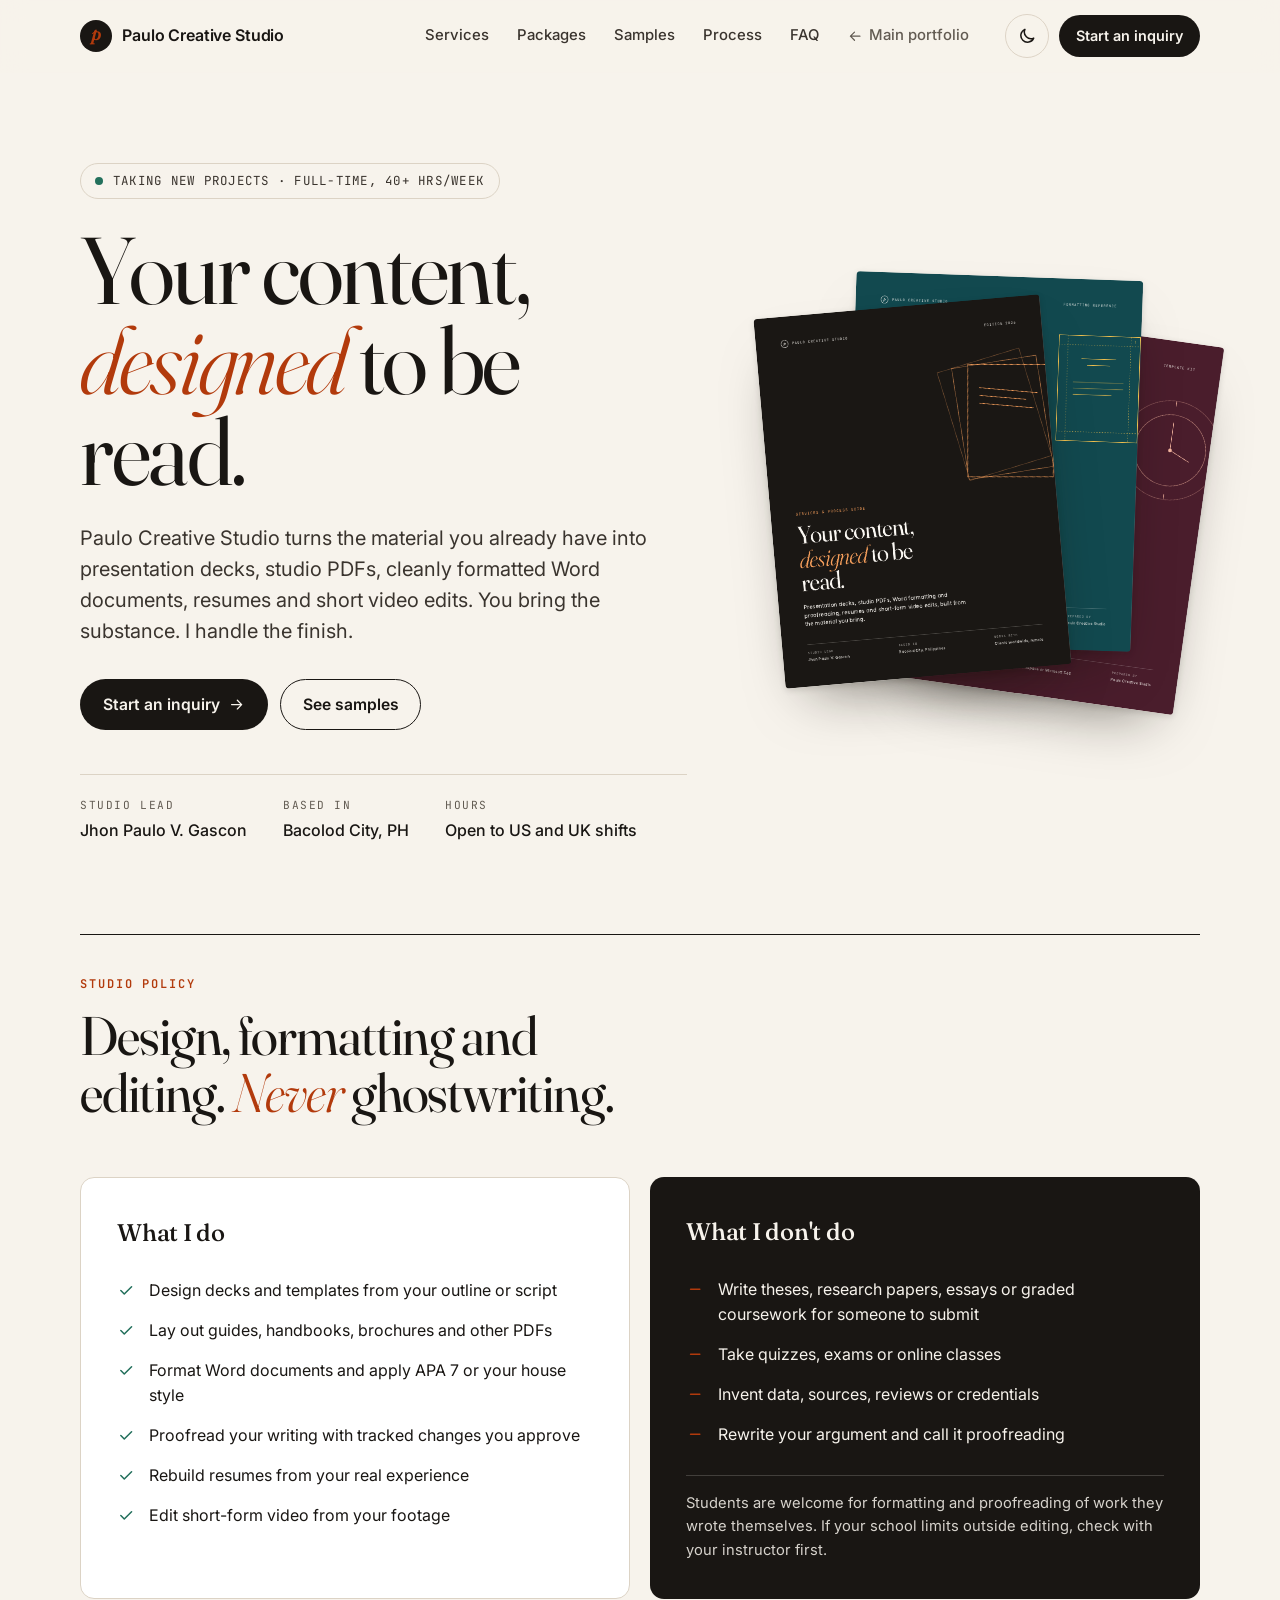
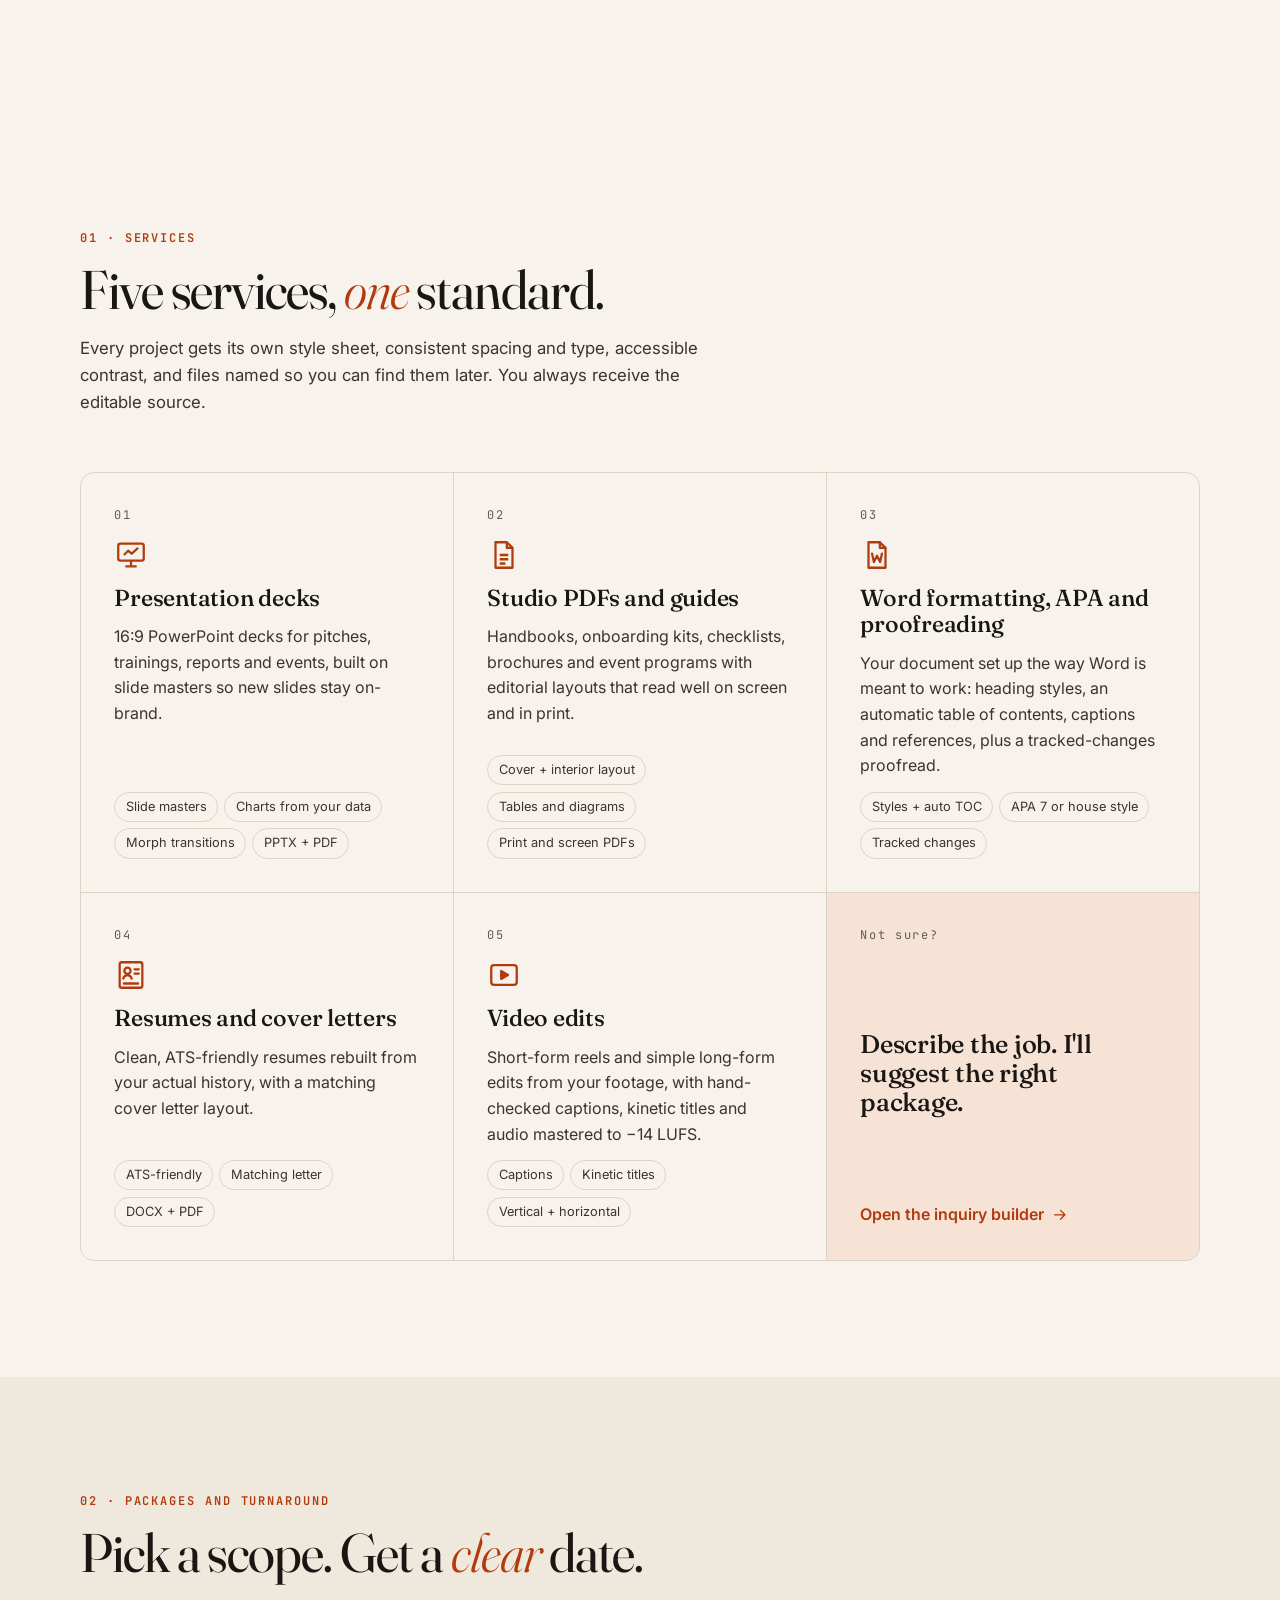
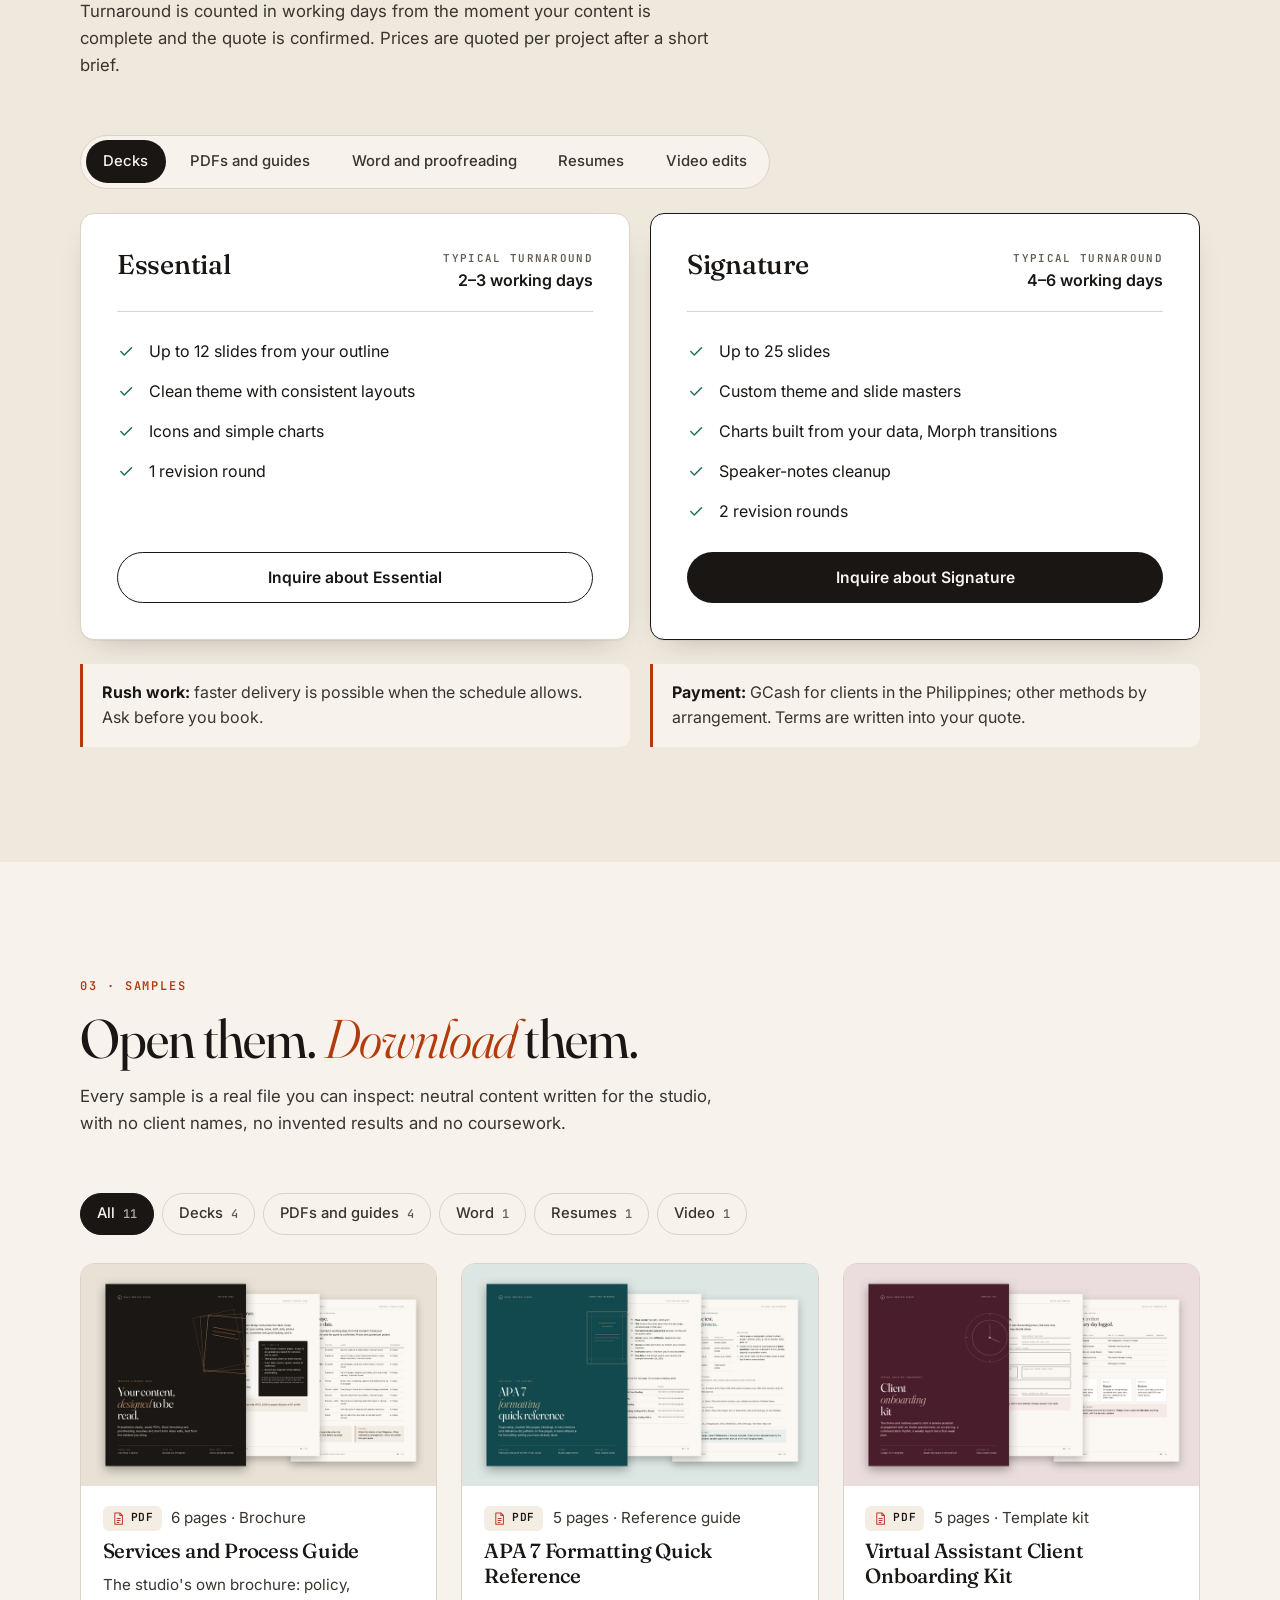
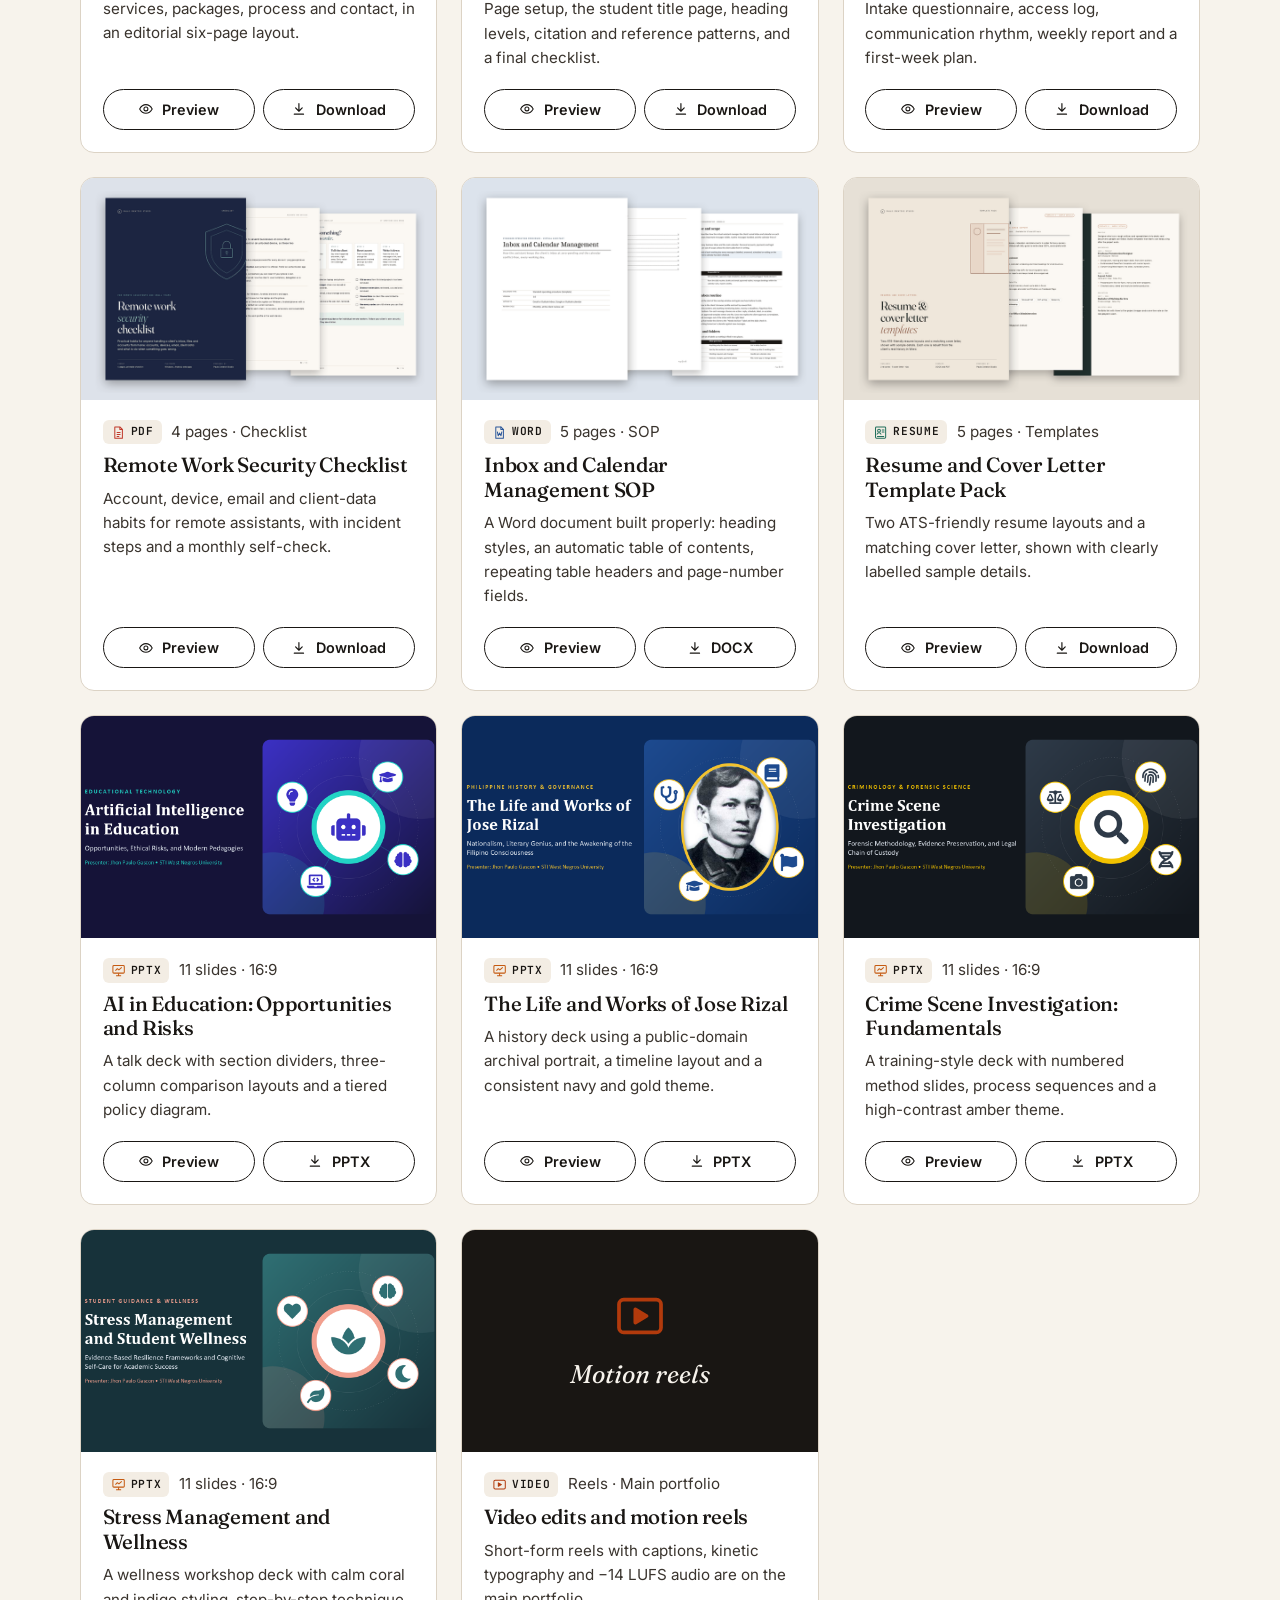
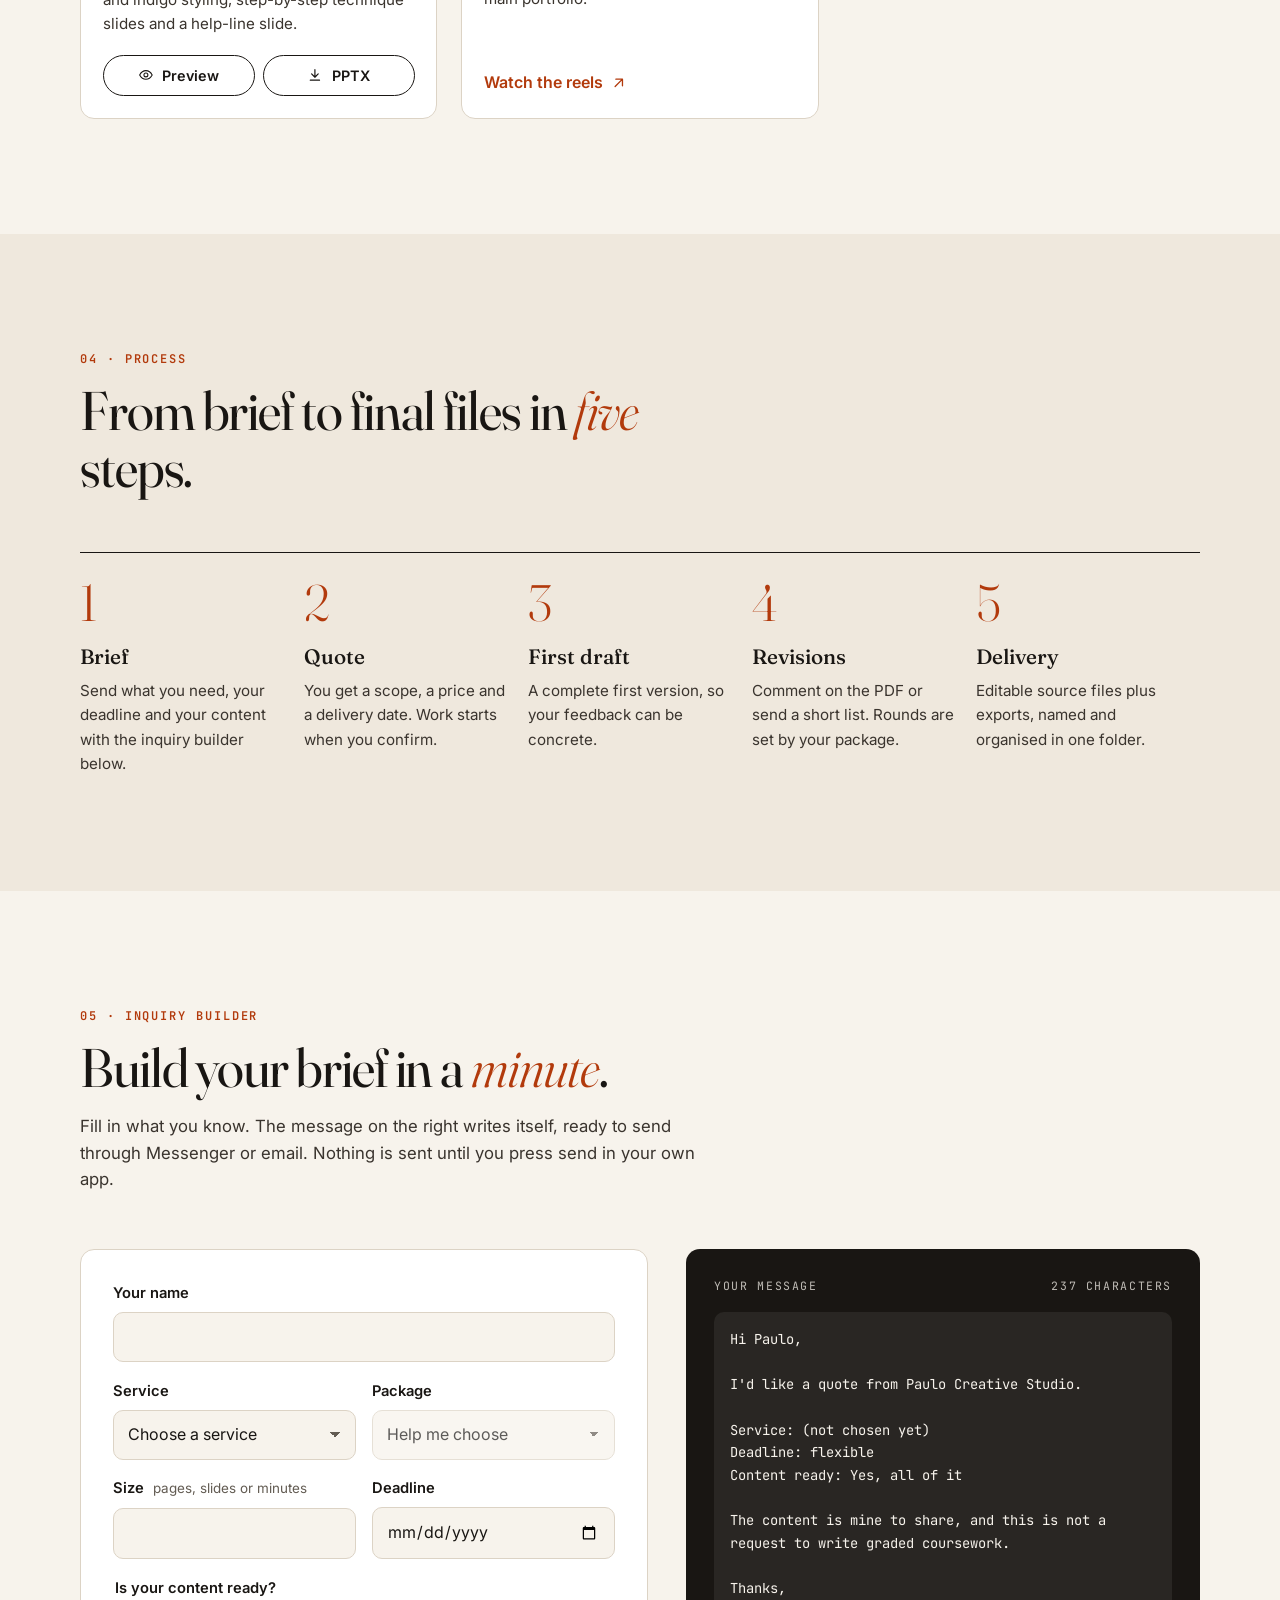
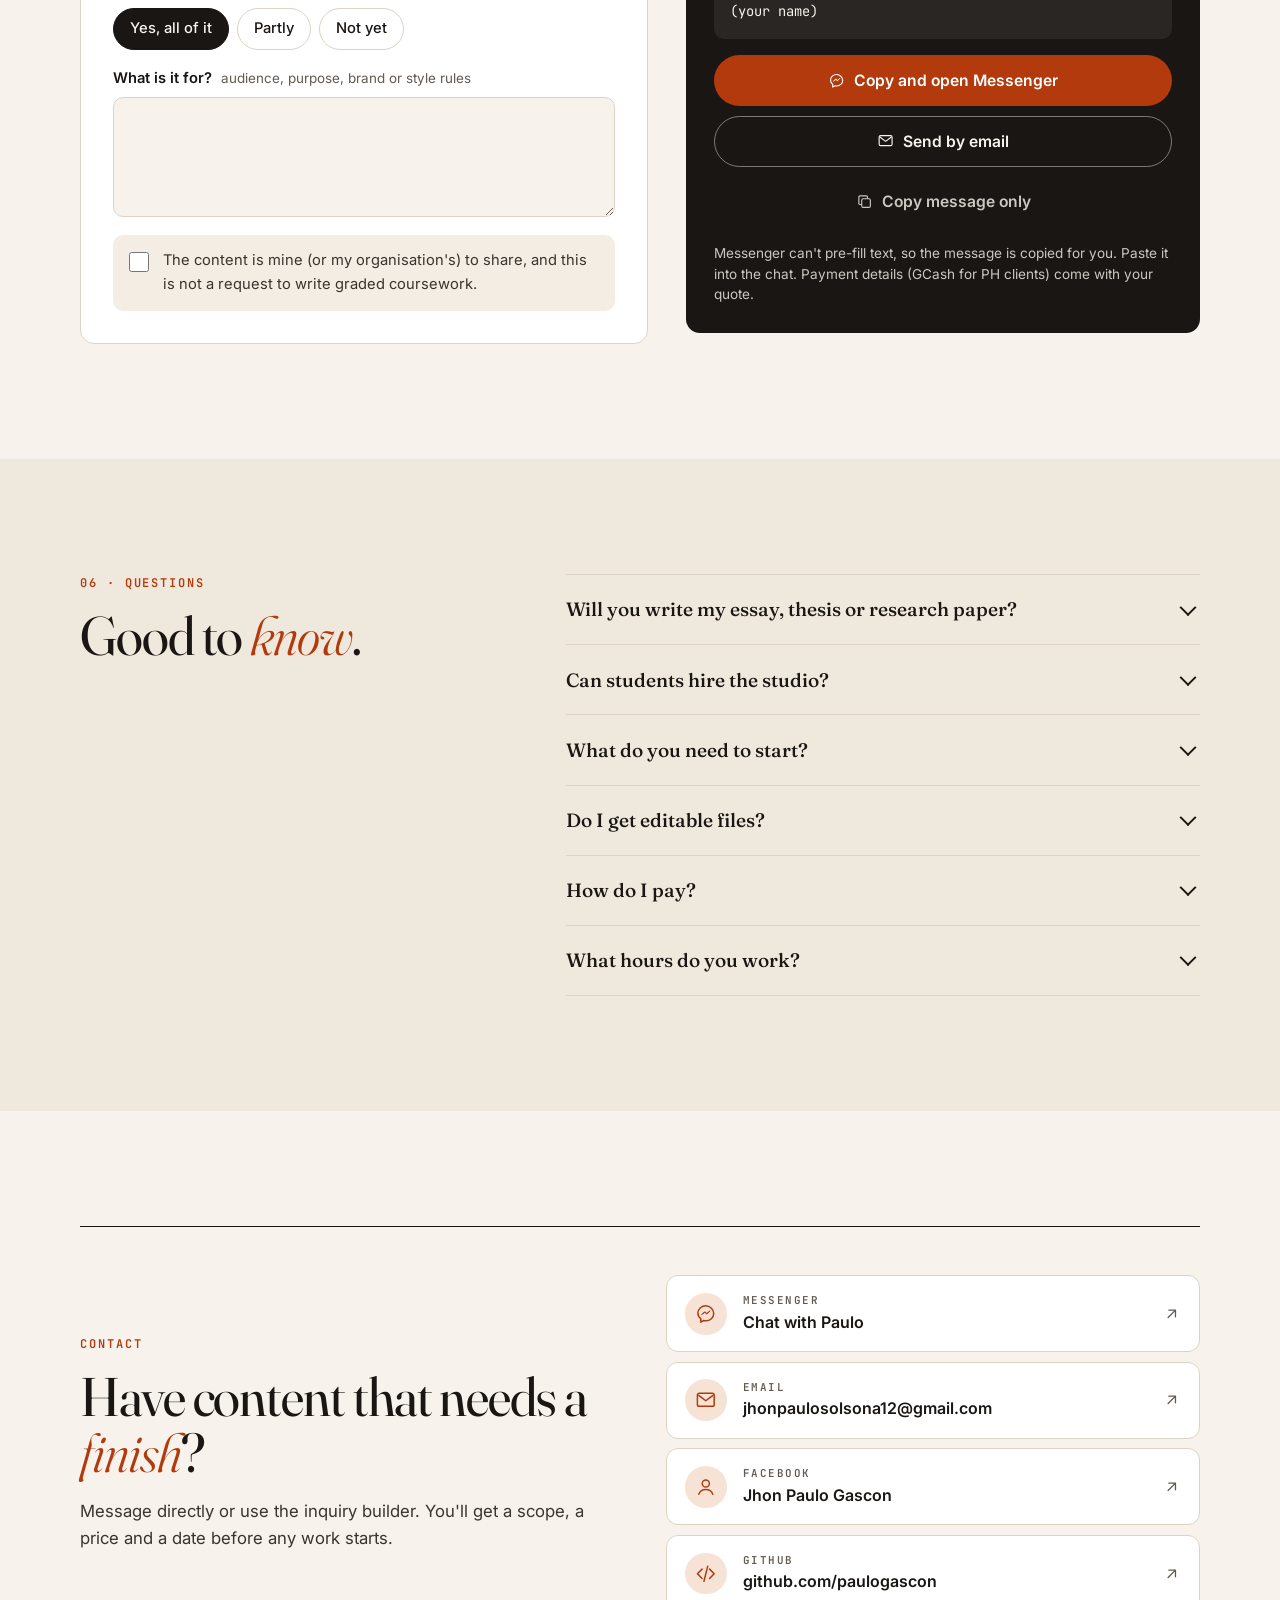
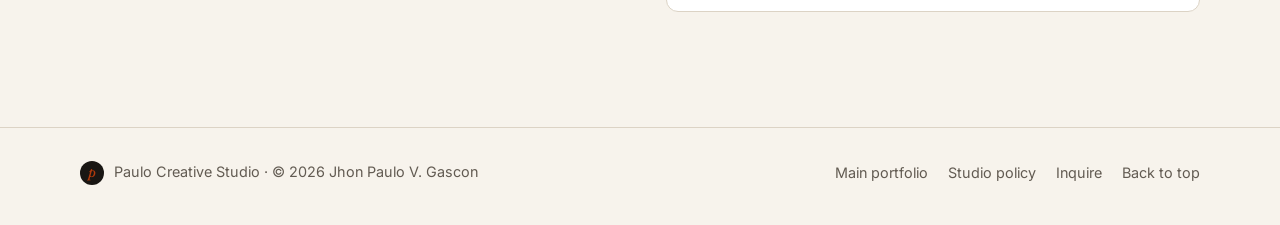
==== freelance/index.html @ f5b35f53 "Rebuild /freelance/ as ethical Paulo Creative Studio - Standalone page (no ../css or ../js dependenc" ====
<!DOCTYPE html>
<html lang="en" data-theme="dark">
<head>
  <meta charset="UTF-8">
  <meta name="viewport" content="width=device-width, initial-scale=1">
  <title>Paulo Creative Studio · Decks, PDFs, Word Formatting, Resumes and Video Edits</title>
  <meta name="description" content="Paulo Creative Studio designs presentation decks, studio PDFs and guides, formats and proofreads Word documents, rebuilds resumes and edits short-form video from your own content. Based in Bacolod City, Philippines, working with clients worldwide.">
  <meta name="author" content="Jhon Paulo V. Gascon">
  <link rel="canonical" href="https://paulogascon.github.io/portfolio/freelance/">
  <meta name="theme-color" content="#12100E" media="(prefers-color-scheme: dark)">
  <meta name="theme-color" content="#F7F3EC" media="(prefers-color-scheme: light)">

  <meta property="og:type" content="website">
  <meta property="og:site_name" content="Jhon Paulo Gascon">
  <meta property="og:url" content="https://paulogascon.github.io/portfolio/freelance/">
  <meta property="og:title" content="Paulo Creative Studio · Your content, designed to be read">
  <meta property="og:description" content="Presentation decks, studio PDFs, Word formatting and proofreading, resumes and video edits, built from the content you bring.">
  <meta property="og:image" content="https://paulogascon.github.io/portfolio/freelance/assets/og-studio.png">
  <meta property="og:image:width" content="1200">
  <meta property="og:image:height" content="630">
  <meta property="og:image:alt" content="Paulo Creative Studio: decks, PDFs, Word formatting, resumes and video edits">
  <meta name="twitter:card" content="summary_large_image">
  <meta name="twitter:title" content="Paulo Creative Studio · Your content, designed to be read">
  <meta name="twitter:description" content="Presentation decks, studio PDFs, Word formatting and proofreading, resumes and video edits, built from the content you bring.">
  <meta name="twitter:image" content="https://paulogascon.github.io/portfolio/freelance/assets/og-studio.png">

  <link rel="icon" href="data:image/svg+xml,%3Csvg xmlns='http://www.w3.org/2000/svg' viewBox='0 0 64 64'%3E%3Ccircle cx='32' cy='32' r='30' fill='%23191613'/%3E%3Ctext x='32' y='44' font-family='Georgia,serif' font-style='italic' font-size='36' text-anchor='middle' fill='%23F2884B'%3Ep%3C/text%3E%3C/svg%3E">

  <script>
    // Apply the saved theme before first paint (shared key with the main portfolio).
    (function () {
      var t = null;
      try { t = localStorage.getItem('jp-portfolio-theme'); } catch (e) {}
      if (t !== 'light' && t !== 'dark') {
        t = window.matchMedia && window.matchMedia('(prefers-color-scheme: light)').matches ? 'light' : 'dark';
      }
      document.documentElement.setAttribute('data-theme', t);
    })();
  </script>

  <link rel="preconnect" href="https://fonts.googleapis.com">
  <link rel="preconnect" href="https://fonts.gstatic.com" crossorigin>
  <link href="https://fonts.googleapis.com/css2?family=Fraunces:ital,opsz,wght@0,9..144,300..700;1,9..144,300..600&family=Inter:wght@400;500;600;700&family=JetBrains+Mono:wght@500;600&display=swap" rel="stylesheet">
  <link rel="stylesheet" href="css/freelance.css">

  <script type="application/ld+json">
  {
    "@context": "https://schema.org",
    "@type": "ProfessionalService",
    "name": "Paulo Creative Studio",
    "url": "https://paulogascon.github.io/portfolio/freelance/",
    "image": "https://paulogascon.github.io/portfolio/freelance/assets/og-studio.png",
    "description": "Presentation decks, studio PDFs and guides, Word formatting and proofreading, resumes and short-form video edits, built from the client's own content.",
    "areaServed": "Worldwide",
    "address": { "@type": "PostalAddress", "addressLocality": "Bacolod City", "addressCountry": "PH" },
    "founder": { "@type": "Person", "name": "Jhon Paulo V. Gascon", "url": "https://paulogascon.github.io/portfolio/" },
    "sameAs": ["https://github.com/paulogascon", "https://www.facebook.com/share/1DtC2w4aD1/"]
  }
  </script>
</head>
<body>
  <a class="skip-link" href="#main">Skip to content</a>

  <!-- Icon sprite -->
  <svg width="0" height="0" style="position:absolute" aria-hidden="true" focusable="false">
    <symbol id="i-arrow-left" viewBox="0 0 24 24"><path d="M19 12H5M11 18l-6-6 6-6" fill="none" stroke="currentColor" stroke-width="1.8" stroke-linecap="round" stroke-linejoin="round"/></symbol>
    <symbol id="i-arrow-right" viewBox="0 0 24 24"><path d="M5 12h14M13 6l6 6-6 6" fill="none" stroke="currentColor" stroke-width="1.8" stroke-linecap="round" stroke-linejoin="round"/></symbol>
    <symbol id="i-arrow-up-right" viewBox="0 0 24 24"><path d="M7 17 17 7M8 7h9v9" fill="none" stroke="currentColor" stroke-width="1.8" stroke-linecap="round" stroke-linejoin="round"/></symbol>
    <symbol id="i-sun" viewBox="0 0 24 24"><g fill="none" stroke="currentColor" stroke-width="1.8" stroke-linecap="round"><circle cx="12" cy="12" r="4.2"/><path d="M12 2.5v2M12 19.5v2M4.6 4.6l1.4 1.4M18 18l1.4 1.4M2.5 12h2M19.5 12h2M4.6 19.4 6 18M18 6l1.4-1.4"/></g></symbol>
    <symbol id="i-moon" viewBox="0 0 24 24"><path d="M20 14.5A8 8 0 0 1 9.5 4a8 8 0 1 0 10.5 10.5Z" fill="none" stroke="currentColor" stroke-width="1.8" stroke-linejoin="round"/></symbol>
    <symbol id="i-menu" viewBox="0 0 24 24"><path d="M4 7h16M4 12h16M4 17h16" fill="none" stroke="currentColor" stroke-width="1.8" stroke-linecap="round"/></symbol>
    <symbol id="i-x" viewBox="0 0 24 24"><path d="M6 6l12 12M18 6 6 18" fill="none" stroke="currentColor" stroke-width="1.8" stroke-linecap="round"/></symbol>
    <symbol id="i-deck" viewBox="0 0 24 24"><g fill="none" stroke="currentColor" stroke-width="1.6" stroke-linejoin="round"><rect x="3" y="4" width="18" height="12" rx="1.5"/><path d="M12 16v4M8 20h8M7 12l3-3 2.5 2L17 7"/></g></symbol>
    <symbol id="i-pdf" viewBox="0 0 24 24"><g fill="none" stroke="currentColor" stroke-width="1.6" stroke-linejoin="round"><path d="M6 3h8l4 4v14H6z"/><path d="M14 3v4h4M9 12h6M9 15h6M9 18h4"/></g></symbol>
    <symbol id="i-word" viewBox="0 0 24 24"><g fill="none" stroke="currentColor" stroke-width="1.6" stroke-linejoin="round" stroke-linecap="round"><path d="M6 3h8l4 4v14H6z"/><path d="M14 3v4h4M8.5 11l1.3 6 2.2-4.5 2.2 4.5 1.3-6"/></g></symbol>
    <symbol id="i-resume" viewBox="0 0 24 24"><g fill="none" stroke="currentColor" stroke-width="1.6" stroke-linejoin="round" stroke-linecap="round"><rect x="4" y="3" width="16" height="18" rx="1.5"/><circle cx="9.5" cy="9" r="2.2"/><path d="M6.5 14.5c.6-1.6 1.7-2.4 3-2.4s2.4.8 3 2.4M14.5 8h3M14.5 11h3M7 18h10"/></g></symbol>
    <symbol id="i-video" viewBox="0 0 24 24"><g fill="none" stroke="currentColor" stroke-width="1.6" stroke-linejoin="round"><rect x="3" y="5" width="18" height="14" rx="2"/><path d="M10 9.2v5.6l4.8-2.8z" fill="currentColor"/></g></symbol>
    <symbol id="i-mail" viewBox="0 0 24 24"><g fill="none" stroke="currentColor" stroke-width="1.6" stroke-linejoin="round"><rect x="3" y="5" width="18" height="14" rx="2"/><path d="m4 7 8 6 8-6"/></g></symbol>
    <symbol id="i-chat" viewBox="0 0 24 24"><path d="M12 3.5c-4.7 0-8.5 3.4-8.5 7.7 0 2.4 1.2 4.6 3.1 6V21l3.2-1.8c.7.2 1.4.3 2.2.3 4.7 0 8.5-3.4 8.5-7.7S16.7 3.5 12 3.5Z" fill="none" stroke="currentColor" stroke-width="1.6" stroke-linejoin="round"/><path d="m7.5 13 3-3 2.2 2 3.8-3.2-3 3.2-2.2-2z" fill="currentColor" stroke="currentColor" stroke-width="1" stroke-linejoin="round"/></symbol>
    <symbol id="i-user" viewBox="0 0 24 24"><g fill="none" stroke="currentColor" stroke-width="1.6" stroke-linecap="round"><circle cx="12" cy="8.5" r="3.8"/><path d="M4.5 20c1.3-3.4 4.2-5 7.5-5s6.2 1.6 7.5 5"/></g></symbol>
    <symbol id="i-code" viewBox="0 0 24 24"><path d="m8 7-5 5 5 5M16 7l5 5-5 5M14 4l-4 16" fill="none" stroke="currentColor" stroke-width="1.6" stroke-linecap="round" stroke-linejoin="round"/></symbol>
    <symbol id="i-pin" viewBox="0 0 24 24"><g fill="none" stroke="currentColor" stroke-width="1.6"><path d="M12 21s-6.5-6.1-6.5-11a6.5 6.5 0 0 1 13 0c0 4.9-6.5 11-6.5 11Z"/><circle cx="12" cy="10" r="2.3"/></g></symbol>
    <symbol id="i-check" viewBox="0 0 24 24"><path d="m5 12.5 4.5 4.5L19 7.5" fill="none" stroke="currentColor" stroke-width="2" stroke-linecap="round" stroke-linejoin="round"/></symbol>
    <symbol id="i-minus" viewBox="0 0 24 24"><path d="M6 12h12" fill="none" stroke="currentColor" stroke-width="2" stroke-linecap="round"/></symbol>
    <symbol id="i-copy" viewBox="0 0 24 24"><g fill="none" stroke="currentColor" stroke-width="1.6" stroke-linejoin="round"><rect x="8" y="8" width="12" height="12" rx="2"/><path d="M16 8V5.5A1.5 1.5 0 0 0 14.5 4h-9A1.5 1.5 0 0 0 4 5.5v9A1.5 1.5 0 0 0 5.5 16H8"/></g></symbol>
    <symbol id="i-download" viewBox="0 0 24 24"><path d="M12 4v11M7 10.5l5 5 5-5M5 20h14" fill="none" stroke="currentColor" stroke-width="1.8" stroke-linecap="round" stroke-linejoin="round"/></symbol>
    <symbol id="i-eye" viewBox="0 0 24 24"><g fill="none" stroke="currentColor" stroke-width="1.6"><path d="M2.5 12S6 5.5 12 5.5 21.5 12 21.5 12 18 18.5 12 18.5 2.5 12 2.5 12Z"/><circle cx="12" cy="12" r="3"/></g></symbol>
  </svg>

  <header class="site-header" id="top">
    <div class="wrap header-inner">
      <a class="brand" href="#top" aria-label="Paulo Creative Studio, back to top">
        <span class="brand-mark" aria-hidden="true">p</span>
        <span class="brand-name">Paulo Creative Studio</span>
      </a>
      <nav class="site-nav" id="siteNav" aria-label="Studio sections">
        <a href="#services">Services</a>
        <a href="#packages">Packages</a>
        <a href="#samples">Samples</a>
        <a href="#process">Process</a>
        <a href="#faq">FAQ</a>
        <a class="nav-back" href="../"><svg class="i" aria-hidden="true"><use href="#i-arrow-left"/></svg> Main portfolio</a>
      </nav>
      <div class="header-actions">
        <button class="icon-btn theme-toggle" id="themeToggle" type="button" aria-label="Switch to light mode" aria-pressed="false">
          <svg class="i i-sun" aria-hidden="true"><use href="#i-sun"/></svg>
          <svg class="i i-moon" aria-hidden="true"><use href="#i-moon"/></svg>
        </button>
        <a class="btn btn-solid btn-sm header-cta" href="#inquire">Start an inquiry</a>
        <button class="icon-btn menu-toggle" id="menuToggle" type="button" aria-label="Open menu" aria-expanded="false" aria-controls="siteNav">
          <svg class="i i-open" aria-hidden="true"><use href="#i-menu"/></svg>
          <svg class="i i-close" aria-hidden="true"><use href="#i-x"/></svg>
        </button>
      </div>
    </div>
  </header>

  <main id="main">
    <!-- Hero -->
    <section class="hero">
      <div class="wrap hero-grid">
        <div class="hero-copy">
          <p class="eyebrow reveal"><span class="status-dot" aria-hidden="true"></span> Taking new projects · Full-time, 40+ hrs/week</p>
          <h1 class="display reveal">Your content,<br><em>designed</em> to be read.</h1>
          <p class="lede reveal">Paulo Creative Studio turns the material you already have into presentation decks, studio PDFs, cleanly formatted Word documents, resumes and short video edits. You bring the substance. I handle the finish.</p>
          <div class="hero-actions reveal">
            <a class="btn btn-solid" href="#inquire">Start an inquiry <svg class="i" aria-hidden="true"><use href="#i-arrow-right"/></svg></a>
            <a class="btn btn-ghost" href="#samples">See samples</a>
          </div>
          <dl class="hero-facts reveal">
            <div><dt>Studio lead</dt><dd>Jhon Paulo V. Gascon</dd></div>
            <div><dt>Based in</dt><dd>Bacolod City, PH</dd></div>
            <div><dt>Hours</dt><dd>Open to US and UK shifts</dd></div>
          </dl>
        </div>
        <div class="hero-art" aria-hidden="true">
          <img class="sheet sheet-3" src="previews/va-onboarding-kit-cover.png" alt="" width="495" height="640">
          <img class="sheet sheet-2" src="previews/apa7-formatting-guide-cover.png" alt="" width="495" height="640">
          <img class="sheet sheet-1" src="previews/studio-services-guide-cover.png" alt="" width="495" height="640" fetchpriority="high">
        </div>
      </div>
    </section>

    <!-- Policy -->
    <section class="section policy" id="policy" aria-labelledby="policyTitle">
      <div class="wrap">
        <div class="section-head reveal">
          <p class="kicker">Studio policy</p>
          <h2 class="h2" id="policyTitle">Design, formatting and editing. <em>Never</em> ghostwriting.</h2>
        </div>
        <div class="policy-grid">
          <div class="policy-card do reveal">
            <h3>What I do</h3>
            <ul class="ticks">
              <li><svg class="i" aria-hidden="true"><use href="#i-check"/></svg>Design decks and templates from your outline or script</li>
              <li><svg class="i" aria-hidden="true"><use href="#i-check"/></svg>Lay out guides, handbooks, brochures and other PDFs</li>
              <li><svg class="i" aria-hidden="true"><use href="#i-check"/></svg>Format Word documents and apply APA 7 or your house style</li>
              <li><svg class="i" aria-hidden="true"><use href="#i-check"/></svg>Proofread your writing with tracked changes you approve</li>
              <li><svg class="i" aria-hidden="true"><use href="#i-check"/></svg>Rebuild resumes from your real experience</li>
              <li><svg class="i" aria-hidden="true"><use href="#i-check"/></svg>Edit short-form video from your footage</li>
            </ul>
          </div>
          <div class="policy-card dont reveal">
            <h3>What I don't do</h3>
            <ul class="ticks">
              <li><svg class="i" aria-hidden="true"><use href="#i-minus"/></svg>Write theses, research papers, essays or graded coursework for someone to submit</li>
              <li><svg class="i" aria-hidden="true"><use href="#i-minus"/></svg>Take quizzes, exams or online classes</li>
              <li><svg class="i" aria-hidden="true"><use href="#i-minus"/></svg>Invent data, sources, reviews or credentials</li>
              <li><svg class="i" aria-hidden="true"><use href="#i-minus"/></svg>Rewrite your argument and call it proofreading</li>
            </ul>
            <p class="fine">Students are welcome for formatting and proofreading of work they wrote themselves. If your school limits outside editing, check with your instructor first.</p>
          </div>
        </div>
      </div>
    </section>

    <!-- Services -->
    <section class="section" id="services" aria-labelledby="servicesTitle">
      <div class="wrap">
        <div class="section-head reveal">
          <p class="kicker">01 · Services</p>
          <h2 class="h2" id="servicesTitle">Five services, <em>one</em> standard.</h2>
          <p class="section-lede">Every project gets its own style sheet, consistent spacing and type, accessible contrast, and files named so you can find them later. You always receive the editable source.</p>
        </div>
        <div class="services">
          <article class="service reveal">
            <span class="service-num">01</span>
            <svg class="service-icon" aria-hidden="true"><use href="#i-deck"/></svg>
            <h3>Presentation decks</h3>
            <p>16:9 PowerPoint decks for pitches, trainings, reports and events, built on slide masters so new slides stay on-brand.</p>
            <ul class="chips"><li>Slide masters</li><li>Charts from your data</li><li>Morph transitions</li><li>PPTX + PDF</li></ul>
          </article>
          <article class="service reveal">
            <span class="service-num">02</span>
            <svg class="service-icon" aria-hidden="true"><use href="#i-pdf"/></svg>
            <h3>Studio PDFs and guides</h3>
            <p>Handbooks, onboarding kits, checklists, brochures and event programs with editorial layouts that read well on screen and in print.</p>
            <ul class="chips"><li>Cover + interior layout</li><li>Tables and diagrams</li><li>Print and screen PDFs</li></ul>
          </article>
          <article class="service reveal">
            <span class="service-num">03</span>
            <svg class="service-icon" aria-hidden="true"><use href="#i-word"/></svg>
            <h3>Word formatting, APA and proofreading</h3>
            <p>Your document set up the way Word is meant to work: heading styles, an automatic table of contents, captions and references, plus a tracked-changes proofread.</p>
            <ul class="chips"><li>Styles + auto TOC</li><li>APA 7 or house style</li><li>Tracked changes</li></ul>
          </article>
          <article class="service reveal">
            <span class="service-num">04</span>
            <svg class="service-icon" aria-hidden="true"><use href="#i-resume"/></svg>
            <h3>Resumes and cover letters</h3>
            <p>Clean, ATS-friendly resumes rebuilt from your actual history, with a matching cover letter layout.</p>
            <ul class="chips"><li>ATS-friendly</li><li>Matching letter</li><li>DOCX + PDF</li></ul>
          </article>
          <article class="service reveal">
            <span class="service-num">05</span>
            <svg class="service-icon" aria-hidden="true"><use href="#i-video"/></svg>
            <h3>Video edits</h3>
            <p>Short-form reels and simple long-form edits from your footage, with hand-checked captions, kinetic titles and audio mastered to −14 LUFS.</p>
            <ul class="chips"><li>Captions</li><li>Kinetic titles</li><li>Vertical + horizontal</li></ul>
          </article>
          <a class="service service-cta reveal" href="#inquire">
            <span class="service-num">Not sure?</span>
            <h3>Describe the job. I'll suggest the right package.</h3>
            <span class="link-arrow">Open the inquiry builder <svg class="i" aria-hidden="true"><use href="#i-arrow-right"/></svg></span>
          </a>
        </div>
      </div>
    </section>

    <!-- Packages -->
    <section class="section section-alt" id="packages" aria-labelledby="packagesTitle">
      <div class="wrap">
        <div class="section-head reveal">
          <p class="kicker">02 · Packages and turnaround</p>
          <h2 class="h2" id="packagesTitle">Pick a scope. Get a <em>clear</em> date.</h2>
          <p class="section-lede">Turnaround is counted in working days from the moment your content is complete and the quote is confirmed. Prices are quoted per project after a short brief.</p>
        </div>

        <div class="tabs reveal" role="tablist" aria-label="Choose a service">
          <button class="tab" role="tab" id="tab-decks" aria-controls="pk-decks" aria-selected="true" type="button">Decks</button>
          <button class="tab" role="tab" id="tab-pdfs" aria-controls="pk-pdfs" aria-selected="false" tabindex="-1" type="button">PDFs and guides</button>
          <button class="tab" role="tab" id="tab-word" aria-controls="pk-word" aria-selected="false" tabindex="-1" type="button">Word and proofreading</button>
          <button class="tab" role="tab" id="tab-resume" aria-controls="pk-resume" aria-selected="false" tabindex="-1" type="button">Resumes</button>
          <button class="tab" role="tab" id="tab-video" aria-controls="pk-video" aria-selected="false" tabindex="-1" type="button">Video edits</button>
        </div>

        <div class="tab-panel" role="tabpanel" id="pk-decks" aria-labelledby="tab-decks">
          <div class="pkg-grid">
            <article class="pkg" data-service="Presentation deck" data-package="Essential">
              <header><h3>Essential</h3><p class="pkg-time"><span>Typical turnaround</span>2–3 working days</p></header>
              <ul class="ticks"><li><svg class="i" aria-hidden="true"><use href="#i-check"/></svg>Up to 12 slides from your outline</li><li><svg class="i" aria-hidden="true"><use href="#i-check"/></svg>Clean theme with consistent layouts</li><li><svg class="i" aria-hidden="true"><use href="#i-check"/></svg>Icons and simple charts</li><li><svg class="i" aria-hidden="true"><use href="#i-check"/></svg>1 revision round</li></ul>
              <button class="btn btn-ghost btn-block pick" type="button">Inquire about Essential</button>
            </article>
            <article class="pkg featured" data-service="Presentation deck" data-package="Signature">
              <header><h3>Signature</h3><p class="pkg-time"><span>Typical turnaround</span>4–6 working days</p></header>
              <ul class="ticks"><li><svg class="i" aria-hidden="true"><use href="#i-check"/></svg>Up to 25 slides</li><li><svg class="i" aria-hidden="true"><use href="#i-check"/></svg>Custom theme and slide masters</li><li><svg class="i" aria-hidden="true"><use href="#i-check"/></svg>Charts built from your data, Morph transitions</li><li><svg class="i" aria-hidden="true"><use href="#i-check"/></svg>Speaker-notes cleanup</li><li><svg class="i" aria-hidden="true"><use href="#i-check"/></svg>2 revision rounds</li></ul>
              <button class="btn btn-solid btn-block pick" type="button">Inquire about Signature</button>
            </article>
          </div>
        </div>
        <div class="tab-panel" role="tabpanel" id="pk-pdfs" aria-labelledby="tab-pdfs" hidden>
          <div class="pkg-grid">
            <article class="pkg" data-service="Studio PDF or guide" data-package="Essential">
              <header><h3>Essential</h3><p class="pkg-time"><span>Typical turnaround</span>3–4 working days</p></header>
              <ul class="ticks"><li><svg class="i" aria-hidden="true"><use href="#i-check"/></svg>Up to 8 pages</li><li><svg class="i" aria-hidden="true"><use href="#i-check"/></svg>Cover and interior layout</li><li><svg class="i" aria-hidden="true"><use href="#i-check"/></svg>Screen-ready PDF plus source</li><li><svg class="i" aria-hidden="true"><use href="#i-check"/></svg>1 revision round</li></ul>
              <button class="btn btn-ghost btn-block pick" type="button">Inquire about Essential</button>
            </article>
            <article class="pkg featured" data-service="Studio PDF or guide" data-package="Signature">
              <header><h3>Signature</h3><p class="pkg-time"><span>Typical turnaround</span>5–8 working days</p></header>
              <ul class="ticks"><li><svg class="i" aria-hidden="true"><use href="#i-check"/></svg>Up to 24 pages</li><li><svg class="i" aria-hidden="true"><use href="#i-check"/></svg>Diagrams, tables and callouts</li><li><svg class="i" aria-hidden="true"><use href="#i-check"/></svg>Print and screen versions</li><li><svg class="i" aria-hidden="true"><use href="#i-check"/></svg>2 revision rounds</li></ul>
              <button class="btn btn-solid btn-block pick" type="button">Inquire about Signature</button>
            </article>
          </div>
        </div>
        <div class="tab-panel" role="tabpanel" id="pk-word" aria-labelledby="tab-word" hidden>
          <div class="pkg-grid">
            <article class="pkg" data-service="Word formatting and proofreading" data-package="Format">
              <header><h3>Format</h3><p class="pkg-time"><span>Typical turnaround</span>1–2 working days</p></header>
              <ul class="ticks"><li><svg class="i" aria-hidden="true"><use href="#i-check"/></svg>Up to 40 pages</li><li><svg class="i" aria-hidden="true"><use href="#i-check"/></svg>Heading styles and automatic table of contents</li><li><svg class="i" aria-hidden="true"><use href="#i-check"/></svg>Page numbers, headers, captions, references</li><li><svg class="i" aria-hidden="true"><use href="#i-check"/></svg>APA 7 or your house style</li></ul>
              <button class="btn btn-ghost btn-block pick" type="button">Inquire about Format</button>
            </article>
            <article class="pkg featured" data-service="Word formatting and proofreading" data-package="Format + proofread">
              <header><h3>Format + proofread</h3><p class="pkg-time"><span>Typical turnaround</span>2–4 working days</p></header>
              <ul class="ticks"><li><svg class="i" aria-hidden="true"><use href="#i-check"/></svg>Everything in Format</li><li><svg class="i" aria-hidden="true"><use href="#i-check"/></svg>Grammar, spelling, punctuation and consistency</li><li><svg class="i" aria-hidden="true"><use href="#i-check"/></svg>Tracked changes so you approve every edit</li><li><svg class="i" aria-hidden="true"><use href="#i-check"/></svg>Clean and tracked DOCX plus PDF</li></ul>
              <button class="btn btn-solid btn-block pick" type="button">Inquire about Format + proofread</button>
            </article>
          </div>
        </div>
        <div class="tab-panel" role="tabpanel" id="pk-resume" aria-labelledby="tab-resume" hidden>
          <div class="pkg-grid">
            <article class="pkg" data-service="Resume" data-package="Resume">
              <header><h3>Resume</h3><p class="pkg-time"><span>Typical turnaround</span>1–2 working days</p></header>
              <ul class="ticks"><li><svg class="i" aria-hidden="true"><use href="#i-check"/></svg>One- or two-page resume from your details</li><li><svg class="i" aria-hidden="true"><use href="#i-check"/></svg>ATS-friendly structure</li><li><svg class="i" aria-hidden="true"><use href="#i-check"/></svg>DOCX and PDF</li><li><svg class="i" aria-hidden="true"><use href="#i-check"/></svg>1 revision round</li></ul>
              <button class="btn btn-ghost btn-block pick" type="button">Inquire about Resume</button>
            </article>
            <article class="pkg featured" data-service="Resume" data-package="Resume + cover letter">
              <header><h3>Resume + cover letter</h3><p class="pkg-time"><span>Typical turnaround</span>2–3 working days</p></header>
              <ul class="ticks"><li><svg class="i" aria-hidden="true"><use href="#i-check"/></svg>Everything in Resume</li><li><svg class="i" aria-hidden="true"><use href="#i-check"/></svg>Matching cover letter layout</li><li><svg class="i" aria-hidden="true"><use href="#i-check"/></svg>Proofread of your letter text</li><li><svg class="i" aria-hidden="true"><use href="#i-check"/></svg>2 revision rounds</li></ul>
              <button class="btn btn-solid btn-block pick" type="button">Inquire about Resume + cover letter</button>
            </article>
          </div>
        </div>
        <div class="tab-panel" role="tabpanel" id="pk-video" aria-labelledby="tab-video" hidden>
          <div class="pkg-grid">
            <article class="pkg" data-service="Video edit" data-package="Short">
              <header><h3>Short</h3><p class="pkg-time"><span>Typical turnaround</span>2–3 working days</p></header>
              <ul class="ticks"><li><svg class="i" aria-hidden="true"><use href="#i-check"/></svg>One reel up to 60 seconds</li><li><svg class="i" aria-hidden="true"><use href="#i-check"/></svg>Captions checked by hand</li><li><svg class="i" aria-hidden="true"><use href="#i-check"/></svg>Music and −14 LUFS audio</li><li><svg class="i" aria-hidden="true"><use href="#i-check"/></svg>1 revision round</li></ul>
              <button class="btn btn-ghost btn-block pick" type="button">Inquire about Short</button>
            </article>
            <article class="pkg featured" data-service="Video edit" data-package="Series">
              <header><h3>Series</h3><p class="pkg-time"><span>Typical turnaround</span>4–6 working days</p></header>
              <ul class="ticks"><li><svg class="i" aria-hidden="true"><use href="#i-check"/></svg>Up to 4 reels from one shoot, or one edit up to 5 minutes</li><li><svg class="i" aria-hidden="true"><use href="#i-check"/></svg>Kinetic titles and captions</li><li><svg class="i" aria-hidden="true"><use href="#i-check"/></svg>Vertical and horizontal exports</li><li><svg class="i" aria-hidden="true"><use href="#i-check"/></svg>2 revision rounds</li></ul>
              <button class="btn btn-solid btn-block pick" type="button">Inquire about Series</button>
            </article>
          </div>
        </div>

        <div class="pkg-notes reveal">
          <p><strong>Rush work:</strong> faster delivery is possible when the schedule allows. Ask before you book.</p>
          <p><strong>Payment:</strong> GCash for clients in the Philippines; other methods by arrangement. Terms are written into your quote.</p>
        </div>
      </div>
    </section>

    <!-- Samples -->
    <section class="section" id="samples" aria-labelledby="samplesTitle">
      <div class="wrap">
        <div class="section-head reveal">
          <p class="kicker">03 · Samples</p>
          <h2 class="h2" id="samplesTitle">Open them. <em>Download</em> them.</h2>
          <p class="section-lede">Every sample is a real file you can inspect: neutral content written for the studio, with no client names, no invented results and no coursework.</p>
        </div>

        <div class="filters reveal" role="group" aria-label="Filter samples">
          <button class="filter" type="button" data-filter="all" aria-pressed="true">All <span>11</span></button>
          <button class="filter" type="button" data-filter="deck" aria-pressed="false">Decks <span>4</span></button>
          <button class="filter" type="button" data-filter="pdf" aria-pressed="false">PDFs and guides <span>4</span></button>
          <button class="filter" type="button" data-filter="word" aria-pressed="false">Word <span>1</span></button>
          <button class="filter" type="button" data-filter="resume" aria-pressed="false">Resumes <span>1</span></button>
          <button class="filter" type="button" data-filter="video" aria-pressed="false">Video <span>1</span></button>
        </div>

        <div class="samples" id="sampleGrid">
          <article class="sample" data-type="pdf" data-title="Paulo Creative Studio: Services and Process Guide" data-preview="previews/studio-services-guide.png" data-file="samples/pdf/Paulo_Creative_Studio_Services_Guide.pdf" data-open="samples/pdf/Paulo_Creative_Studio_Services_Guide.pdf">
            <button class="sample-thumb" type="button" aria-label="Preview Services and Process Guide"><img src="previews/studio-services-guide-card.png" alt="" width="800" height="500" loading="lazy"></button>
            <div class="sample-body">
              <p class="sample-meta"><span class="badge badge-pdf"><svg class="i" aria-hidden="true"><use href="#i-pdf"/></svg>PDF</span> 6 pages · Brochure</p>
              <h3>Services and Process Guide</h3>
              <p>The studio's own brochure: policy, services, packages, process and contact, in an editorial six-page layout.</p>
              <div class="sample-actions"><button class="btn btn-ghost btn-sm preview" type="button"><svg class="i" aria-hidden="true"><use href="#i-eye"/></svg>Preview</button><a class="btn btn-ghost btn-sm" href="samples/pdf/Paulo_Creative_Studio_Services_Guide.pdf" download><svg class="i" aria-hidden="true"><use href="#i-download"/></svg>Download</a></div>
            </div>
          </article>

          <article class="sample" data-type="pdf" data-title="APA 7 Formatting Quick Reference" data-preview="previews/apa7-formatting-guide.png" data-file="samples/pdf/APA_7_Formatting_Quick_Reference.pdf" data-open="samples/pdf/APA_7_Formatting_Quick_Reference.pdf">
            <button class="sample-thumb" type="button" aria-label="Preview APA 7 Formatting Quick Reference"><img src="previews/apa7-formatting-guide-card.png" alt="" width="800" height="500" loading="lazy"></button>
            <div class="sample-body">
              <p class="sample-meta"><span class="badge badge-pdf"><svg class="i" aria-hidden="true"><use href="#i-pdf"/></svg>PDF</span> 5 pages · Reference guide</p>
              <h3>APA 7 Formatting Quick Reference</h3>
              <p>Page setup, the student title page, heading levels, citation and reference patterns, and a final checklist.</p>
              <div class="sample-actions"><button class="btn btn-ghost btn-sm preview" type="button"><svg class="i" aria-hidden="true"><use href="#i-eye"/></svg>Preview</button><a class="btn btn-ghost btn-sm" href="samples/pdf/APA_7_Formatting_Quick_Reference.pdf" download><svg class="i" aria-hidden="true"><use href="#i-download"/></svg>Download</a></div>
            </div>
          </article>

          <article class="sample" data-type="pdf" data-title="Virtual Assistant Client Onboarding Kit" data-preview="previews/va-onboarding-kit.png" data-file="samples/pdf/Virtual_Assistant_Client_Onboarding_Kit.pdf" data-open="samples/pdf/Virtual_Assistant_Client_Onboarding_Kit.pdf">
            <button class="sample-thumb" type="button" aria-label="Preview Virtual Assistant Client Onboarding Kit"><img src="previews/va-onboarding-kit-card.png" alt="" width="800" height="500" loading="lazy"></button>
            <div class="sample-body">
              <p class="sample-meta"><span class="badge badge-pdf"><svg class="i" aria-hidden="true"><use href="#i-pdf"/></svg>PDF</span> 5 pages · Template kit</p>
              <h3>Virtual Assistant Client Onboarding Kit</h3>
              <p>Intake questionnaire, access log, communication rhythm, weekly report and a first-week plan.</p>
              <div class="sample-actions"><button class="btn btn-ghost btn-sm preview" type="button"><svg class="i" aria-hidden="true"><use href="#i-eye"/></svg>Preview</button><a class="btn btn-ghost btn-sm" href="samples/pdf/Virtual_Assistant_Client_Onboarding_Kit.pdf" download><svg class="i" aria-hidden="true"><use href="#i-download"/></svg>Download</a></div>
            </div>
          </article>

          <article class="sample" data-type="pdf" data-title="Remote Work Security Checklist" data-preview="previews/remote-security-checklist.png" data-file="samples/pdf/Remote_Work_Security_Checklist.pdf" data-open="samples/pdf/Remote_Work_Security_Checklist.pdf">
            <button class="sample-thumb" type="button" aria-label="Preview Remote Work Security Checklist"><img src="previews/remote-security-checklist-card.png" alt="" width="800" height="500" loading="lazy"></button>
            <div class="sample-body">
              <p class="sample-meta"><span class="badge badge-pdf"><svg class="i" aria-hidden="true"><use href="#i-pdf"/></svg>PDF</span> 4 pages · Checklist</p>
              <h3>Remote Work Security Checklist</h3>
              <p>Account, device, email and client-data habits for remote assistants, with incident steps and a monthly self-check.</p>
              <div class="sample-actions"><button class="btn btn-ghost btn-sm preview" type="button"><svg class="i" aria-hidden="true"><use href="#i-eye"/></svg>Preview</button><a class="btn btn-ghost btn-sm" href="samples/pdf/Remote_Work_Security_Checklist.pdf" download><svg class="i" aria-hidden="true"><use href="#i-download"/></svg>Download</a></div>
            </div>
          </article>

          <article class="sample" data-type="word" data-title="Inbox and Calendar Management SOP (Word)" data-preview="previews/va-inbox-sop.png" data-file="samples/docx/Inbox_and_Calendar_Management_SOP.docx" data-open="samples/docx/Inbox_and_Calendar_Management_SOP.pdf">
            <button class="sample-thumb" type="button" aria-label="Preview Inbox and Calendar Management SOP"><img src="previews/va-inbox-sop-card.png" alt="" width="800" height="500" loading="lazy"></button>
            <div class="sample-body">
              <p class="sample-meta"><span class="badge badge-word"><svg class="i" aria-hidden="true"><use href="#i-word"/></svg>Word</span> 5 pages · SOP</p>
              <h3>Inbox and Calendar Management SOP</h3>
              <p>A Word document built properly: heading styles, an automatic table of contents, repeating table headers and page-number fields.</p>
              <div class="sample-actions"><button class="btn btn-ghost btn-sm preview" type="button"><svg class="i" aria-hidden="true"><use href="#i-eye"/></svg>Preview</button><a class="btn btn-ghost btn-sm" href="samples/docx/Inbox_and_Calendar_Management_SOP.docx" download><svg class="i" aria-hidden="true"><use href="#i-download"/></svg>DOCX</a></div>
            </div>
          </article>

          <article class="sample" data-type="resume" data-title="Resume and Cover Letter Template Pack" data-preview="previews/resume-template-pack.png" data-file="samples/pdf/Resume_and_Cover_Letter_Template_Pack.pdf" data-open="samples/pdf/Resume_and_Cover_Letter_Template_Pack.pdf">
            <button class="sample-thumb" type="button" aria-label="Preview Resume and Cover Letter Template Pack"><img src="previews/resume-template-pack-card.png" alt="" width="800" height="500" loading="lazy"></button>
            <div class="sample-body">
              <p class="sample-meta"><span class="badge badge-resume"><svg class="i" aria-hidden="true"><use href="#i-resume"/></svg>Resume</span> 5 pages · Templates</p>
              <h3>Resume and Cover Letter Template Pack</h3>
              <p>Two ATS-friendly resume layouts and a matching cover letter, shown with clearly labelled sample details.</p>
              <div class="sample-actions"><button class="btn btn-ghost btn-sm preview" type="button"><svg class="i" aria-hidden="true"><use href="#i-eye"/></svg>Preview</button><a class="btn btn-ghost btn-sm" href="samples/pdf/Resume_and_Cover_Letter_Template_Pack.pdf" download><svg class="i" aria-hidden="true"><use href="#i-download"/></svg>Download</a></div>
            </div>
          </article>

          <article class="sample" data-type="deck" data-title="AI in Education: Opportunities and Risks (PowerPoint)" data-preview="previews/pptx_sample_1_ai_education.png" data-file="samples/pptx/AI_in_Education_Opportunities_Risks.pptx">
            <button class="sample-thumb" type="button" aria-label="Preview AI in Education deck"><img src="previews/pptx_sample_1_ai_education.png" alt="" width="1280" height="720" loading="lazy"></button>
            <div class="sample-body">
              <p class="sample-meta"><span class="badge badge-deck"><svg class="i" aria-hidden="true"><use href="#i-deck"/></svg>PPTX</span> 11 slides · 16:9</p>
              <h3>AI in Education: Opportunities and Risks</h3>
              <p>A talk deck with section dividers, three-column comparison layouts and a tiered policy diagram.</p>
              <div class="sample-actions"><button class="btn btn-ghost btn-sm preview" type="button"><svg class="i" aria-hidden="true"><use href="#i-eye"/></svg>Preview</button><a class="btn btn-ghost btn-sm" href="samples/pptx/AI_in_Education_Opportunities_Risks.pptx" download><svg class="i" aria-hidden="true"><use href="#i-download"/></svg>PPTX</a></div>
            </div>
          </article>

          <article class="sample" data-type="deck" data-title="The Life and Works of Jose Rizal (PowerPoint)" data-preview="previews/pptx_sample_2_rizal.png" data-file="samples/pptx/Life_and_Works_of_Jose_Rizal.pptx">
            <button class="sample-thumb" type="button" aria-label="Preview Jose Rizal deck"><img src="previews/pptx_sample_2_rizal.png" alt="" width="1280" height="720" loading="lazy"></button>
            <div class="sample-body">
              <p class="sample-meta"><span class="badge badge-deck"><svg class="i" aria-hidden="true"><use href="#i-deck"/></svg>PPTX</span> 11 slides · 16:9</p>
              <h3>The Life and Works of Jose Rizal</h3>
              <p>A history deck using a public-domain archival portrait, a timeline layout and a consistent navy and gold theme.</p>
              <div class="sample-actions"><button class="btn btn-ghost btn-sm preview" type="button"><svg class="i" aria-hidden="true"><use href="#i-eye"/></svg>Preview</button><a class="btn btn-ghost btn-sm" href="samples/pptx/Life_and_Works_of_Jose_Rizal.pptx" download><svg class="i" aria-hidden="true"><use href="#i-download"/></svg>PPTX</a></div>
            </div>
          </article>

          <article class="sample" data-type="deck" data-title="Crime Scene Investigation: Fundamentals (PowerPoint)" data-preview="previews/pptx_sample_4_csi.png" data-file="samples/pptx/Crime_Scene_Investigation_Basics.pptx">
            <button class="sample-thumb" type="button" aria-label="Preview Crime Scene Investigation deck"><img src="previews/pptx_sample_4_csi.png" alt="" width="1280" height="720" loading="lazy"></button>
            <div class="sample-body">
              <p class="sample-meta"><span class="badge badge-deck"><svg class="i" aria-hidden="true"><use href="#i-deck"/></svg>PPTX</span> 11 slides · 16:9</p>
              <h3>Crime Scene Investigation: Fundamentals</h3>
              <p>A training-style deck with numbered method slides, process sequences and a high-contrast amber theme.</p>
              <div class="sample-actions"><button class="btn btn-ghost btn-sm preview" type="button"><svg class="i" aria-hidden="true"><use href="#i-eye"/></svg>Preview</button><a class="btn btn-ghost btn-sm" href="samples/pptx/Crime_Scene_Investigation_Basics.pptx" download><svg class="i" aria-hidden="true"><use href="#i-download"/></svg>PPTX</a></div>
            </div>
          </article>

          <article class="sample" data-type="deck" data-title="Stress Management and Wellness (PowerPoint)" data-preview="previews/pptx_sample_5_wellness.png" data-file="samples/pptx/Stress_Management_Student_Wellness.pptx">
            <button class="sample-thumb" type="button" aria-label="Preview Stress Management deck"><img src="previews/pptx_sample_5_wellness.png" alt="" width="1280" height="720" loading="lazy"></button>
            <div class="sample-body">
              <p class="sample-meta"><span class="badge badge-deck"><svg class="i" aria-hidden="true"><use href="#i-deck"/></svg>PPTX</span> 11 slides · 16:9</p>
              <h3>Stress Management and Wellness</h3>
              <p>A wellness workshop deck with calm coral and indigo styling, step-by-step technique slides and a help-line slide.</p>
              <div class="sample-actions"><button class="btn btn-ghost btn-sm preview" type="button"><svg class="i" aria-hidden="true"><use href="#i-eye"/></svg>Preview</button><a class="btn btn-ghost btn-sm" href="samples/pptx/Stress_Management_Student_Wellness.pptx" download><svg class="i" aria-hidden="true"><use href="#i-download"/></svg>PPTX</a></div>
            </div>
          </article>

          <a class="sample sample-link" data-type="video" href="../#videos">
            <div class="sample-thumb sample-thumb-video" aria-hidden="true">
              <svg class="play" aria-hidden="true"><use href="#i-video"/></svg>
              <span>Motion reels</span>
            </div>
            <div class="sample-body">
              <p class="sample-meta"><span class="badge badge-video"><svg class="i" aria-hidden="true"><use href="#i-video"/></svg>Video</span> Reels · Main portfolio</p>
              <h3>Video edits and motion reels</h3>
              <p>Short-form reels with captions, kinetic typography and −14 LUFS audio are on the main portfolio.</p>
              <span class="link-arrow">Watch the reels <svg class="i" aria-hidden="true"><use href="#i-arrow-up-right"/></svg></span>
            </div>
          </a>
        </div>
      </div>
    </section>

    <!-- Process -->
    <section class="section section-alt" id="process" aria-labelledby="processTitle">
      <div class="wrap">
        <div class="section-head reveal">
          <p class="kicker">04 · Process</p>
          <h2 class="h2" id="processTitle">From brief to final files in <em>five</em> steps.</h2>
        </div>
        <ol class="steps">
          <li class="reveal"><span class="step-num">1</span><h3>Brief</h3><p>Send what you need, your deadline and your content with the inquiry builder below.</p></li>
          <li class="reveal"><span class="step-num">2</span><h3>Quote</h3><p>You get a scope, a price and a delivery date. Work starts when you confirm.</p></li>
          <li class="reveal"><span class="step-num">3</span><h3>First draft</h3><p>A complete first version, so your feedback can be concrete.</p></li>
          <li class="reveal"><span class="step-num">4</span><h3>Revisions</h3><p>Comment on the PDF or send a short list. Rounds are set by your package.</p></li>
          <li class="reveal"><span class="step-num">5</span><h3>Delivery</h3><p>Editable source files plus exports, named and organised in one folder.</p></li>
        </ol>
      </div>
    </section>

    <!-- Inquiry builder -->
    <section class="section" id="inquire" aria-labelledby="inquireTitle">
      <div class="wrap">
        <div class="section-head reveal">
          <p class="kicker">05 · Inquiry builder</p>
          <h2 class="h2" id="inquireTitle">Build your brief in a <em>minute</em>.</h2>
          <p class="section-lede">Fill in what you know. The message on the right writes itself, ready to send through Messenger or email. Nothing is sent until you press send in your own app.</p>
        </div>

        <div class="builder">
          <form class="builder-form reveal" id="inquiryForm" novalidate>
            <div class="field">
              <label for="fName">Your name</label>
              <input id="fName" name="name" type="text" autocomplete="name" required>
            </div>
            <div class="field-row">
              <div class="field">
                <label for="fService">Service</label>
                <select id="fService" name="service" required>
                  <option value="">Choose a service</option>
                  <option>Presentation deck</option>
                  <option>Studio PDF or guide</option>
                  <option>Word formatting and proofreading</option>
                  <option>Resume</option>
                  <option>Video edit</option>
                  <option>Not sure yet</option>
                </select>
              </div>
              <div class="field">
                <label for="fPackage">Package</label>
                <select id="fPackage" name="package">
                  <option value="">Help me choose</option>
                </select>
              </div>
            </div>
            <div class="field-row">
              <div class="field">
                <label for="fSize">Size <span class="hint">pages, slides or minutes</span></label>
                <input id="fSize" name="size" type="text" inputmode="text">
              </div>
              <div class="field">
                <label for="fDeadline">Deadline</label>
                <input id="fDeadline" name="deadline" type="date">
              </div>
            </div>
            <fieldset class="field">
              <legend>Is your content ready?</legend>
              <div class="seg">
                <label><input type="radio" name="ready" value="Yes, all of it" checked><span>Yes, all of it</span></label>
                <label><input type="radio" name="ready" value="Partly"><span>Partly</span></label>
                <label><input type="radio" name="ready" value="Not yet"><span>Not yet</span></label>
              </div>
            </fieldset>
            <div class="field">
              <label for="fNotes">What is it for? <span class="hint">audience, purpose, brand or style rules</span></label>
              <textarea id="fNotes" name="notes" rows="4"></textarea>
            </div>
            <label class="confirm">
              <input type="checkbox" id="fConfirm" name="confirm" required>
              <span>The content is mine (or my organisation's) to share, and this is not a request to write graded coursework.</span>
            </label>
            <p class="form-error" id="formError" role="alert" hidden></p>
          </form>

          <div class="builder-preview reveal" aria-labelledby="previewLabel">
            <div class="preview-head">
              <p id="previewLabel">Your message</p>
              <span class="preview-count" id="previewCount" aria-live="polite"></span>
            </div>
            <pre class="preview-body" id="previewBody" tabindex="0"></pre>
            <div class="send">
              <button class="btn btn-solid btn-block" id="sendMessenger" type="button"><svg class="i" aria-hidden="true"><use href="#i-chat"/></svg>Copy and open Messenger</button>
              <button class="btn btn-ghost btn-block" id="sendEmail" type="button"><svg class="i" aria-hidden="true"><use href="#i-mail"/></svg>Send by email</button>
              <button class="btn btn-quiet btn-block" id="copyOnly" type="button"><svg class="i" aria-hidden="true"><use href="#i-copy"/></svg>Copy message only</button>
            </div>
            <p class="send-note" id="sendNote" aria-live="polite">Messenger can't pre-fill text, so the message is copied for you. Paste it into the chat. Payment details (GCash for PH clients) come with your quote.</p>
          </div>
        </div>
      </div>
    </section>

    <!-- FAQ -->
    <section class="section section-alt" id="faq" aria-labelledby="faqTitle">
      <div class="wrap faq-wrap">
        <div class="section-head reveal">
          <p class="kicker">06 · Questions</p>
          <h2 class="h2" id="faqTitle">Good to <em>know</em>.</h2>
        </div>
        <div class="faq">
          <details class="reveal"><summary>Will you write my essay, thesis or research paper?</summary><p>No. The studio designs, formats and proofreads content you wrote yourself. It does not write graded coursework, take exams or produce work for someone else to submit as their own.</p></details>
          <details class="reveal"><summary>Can students hire the studio?</summary><p>Yes, for formatting your own paper to APA 7 or your school's guide, a proofread with tracked changes, a resume, or a deck for a non-graded event or organisation. If your school limits outside editing, please check with your instructor first.</p></details>
          <details class="reveal"><summary>What do you need to start?</summary><p>Your content (outline, draft, data or footage), who it's for, any brand or style rules, and your deadline. The inquiry builder above covers all of it.</p></details>
          <details class="reveal"><summary>Do I get editable files?</summary><p>Always. Decks come as PPTX and PDF, documents as DOCX and PDF, layouts as PDF plus source, and video as MP4 with SRT captions.</p></details>
          <details class="reveal"><summary>How do I pay?</summary><p>GCash for clients in the Philippines. Other methods can be arranged for international clients. The amount, method and timing are written into your quote before any work starts.</p></details>
          <details class="reveal"><summary>What hours do you work?</summary><p>Full-time, 40+ hours a week, from Bacolod City (Philippine time, UTC+8). Working hours can be arranged to overlap with US or UK business hours.</p></details>
        </div>
      </div>
    </section>

    <!-- Contact -->
    <section class="section contact" id="contact" aria-labelledby="contactTitle">
      <div class="wrap">
        <div class="contact-card reveal">
          <div>
            <p class="kicker">Contact</p>
            <h2 class="h2" id="contactTitle">Have content that needs a <em>finish</em>?</h2>
            <p class="section-lede">Message directly or use the inquiry builder. You'll get a scope, a price and a date before any work starts.</p>
          </div>
          <ul class="contact-list">
            <li><a href="https://m.me/61593941011028" target="_blank" rel="noopener noreferrer"><svg class="i" aria-hidden="true"><use href="#i-chat"/></svg><span><small>Messenger</small>Chat with Paulo</span><svg class="i go" aria-hidden="true"><use href="#i-arrow-up-right"/></svg></a></li>
            <li><a href="mailto:jhonpaulosolsona12@gmail.com?subject=Paulo%20Creative%20Studio%20inquiry"><svg class="i" aria-hidden="true"><use href="#i-mail"/></svg><span><small>Email</small>jhonpaulosolsona12@gmail.com</span><svg class="i go" aria-hidden="true"><use href="#i-arrow-up-right"/></svg></a></li>
            <li><a href="https://www.facebook.com/share/1DtC2w4aD1/" target="_blank" rel="noopener noreferrer"><svg class="i" aria-hidden="true"><use href="#i-user"/></svg><span><small>Facebook</small>Jhon Paulo Gascon</span><svg class="i go" aria-hidden="true"><use href="#i-arrow-up-right"/></svg></a></li>
            <li><a href="https://github.com/paulogascon" target="_blank" rel="noopener noreferrer"><svg class="i" aria-hidden="true"><use href="#i-code"/></svg><span><small>GitHub</small>github.com/paulogascon</span><svg class="i go" aria-hidden="true"><use href="#i-arrow-up-right"/></svg></a></li>
          </ul>
        </div>
      </div>
    </section>
  </main>

  <footer class="site-footer">
    <div class="wrap footer-inner">
      <p><span class="brand-mark sm" aria-hidden="true">p</span> Paulo Creative Studio · © 2026 Jhon Paulo V. Gascon</p>
      <p class="footer-links"><a href="../">Main portfolio</a><a href="#policy">Studio policy</a><a href="#inquire">Inquire</a><a href="#top">Back to top</a></p>
    </div>
  </footer>

  <!-- Preview dialog -->
  <dialog class="viewer" id="viewer" aria-labelledby="viewerTitle">
    <div class="viewer-inner">
      <header class="viewer-head">
        <h2 id="viewerTitle">Preview</h2>
        <button class="icon-btn" type="button" id="viewerClose" aria-label="Close preview"><svg class="i" aria-hidden="true"><use href="#i-x"/></svg></button>
      </header>
      <div class="viewer-body"><img id="viewerImg" alt="" src="[data-uri]" width="1600" height="1000"></div>
      <footer class="viewer-foot">
        <a class="btn btn-ghost btn-sm" id="viewerOpen" href="#" target="_blank" rel="noopener noreferrer"><svg class="i" aria-hidden="true"><use href="#i-arrow-up-right"/></svg>Open full PDF</a>
        <a class="btn btn-solid btn-sm" id="viewerDownload" href="#" download><svg class="i" aria-hidden="true"><use href="#i-download"/></svg>Download</a>
      </footer>
    </div>
  </dialog>

  <script src="js/freelance.js" defer></script>
</body>
</html>
---- freelance/css/freelance.css ----
/* ==========================================================================
   Paulo Creative Studio — standalone stylesheet (no dependency on ../css)
   Editorial, high-contrast, dark and light themes.
   ========================================================================== */

:root {
  --bg: #F7F3EC;
  --bg-alt: #EFE8DD;
  --surface: #FFFFFF;
  --surface-2: #F3EDE4;
  --ink: #191613;
  --ink-2: #3A342E;
  --muted: #625B52;
  --rule: #DCD3C5;
  --rule-strong: #191613;
  --accent: #B23A0C;
  --accent-ink: #FFFFFF;
  --accent-soft: #F6E3D6;
  --ok: #23705C;
  --focus: #1D4ED8;
  --shadow: 0 1px 0 rgba(25, 22, 19, .04), 0 12px 30px -18px rgba(25, 22, 19, .35);
  --serif: "Fraunces", Georgia, "Times New Roman", serif;
  --sans: "Inter", "Segoe UI", Roboto, system-ui, -apple-system, sans-serif;
  --mono: "JetBrains Mono", ui-monospace, Consolas, monospace;
  --radius: 14px;
  --wrap: 1200px;
  --gutter: clamp(16px, 4vw, 40px);
  --ease: cubic-bezier(.2, .7, .2, 1);
  color-scheme: light;
}

:root[data-theme="dark"] {
  --bg: #12100E;
  --bg-alt: #181512;
  --surface: #1D1A16;
  --surface-2: #25211C;
  --ink: #F3EDE4;
  --ink-2: #D9D1C5;
  --muted: #A89F93;
  --rule: #342E28;
  --rule-strong: #F3EDE4;
  --accent: #F2884B;
  --accent-ink: #1A0D05;
  --accent-soft: #3A2315;
  --ok: #7FD1B9;
  --focus: #8AB4FF;
  --shadow: 0 1px 0 rgba(0, 0, 0, .3), 0 18px 40px -20px rgba(0, 0, 0, .8);
  color-scheme: dark;
}

/* Reset */
*, *::before, *::after { box-sizing: border-box; }
* { margin: 0; }
html { scroll-behavior: smooth; scroll-padding-top: 84px; -webkit-text-size-adjust: 100%; }
body {
  background: var(--bg);
  color: var(--ink);
  font-family: var(--sans);
  font-size: 1rem;
  line-height: 1.6;
  -webkit-font-smoothing: antialiased;
  text-rendering: optimizeLegibility;
  overflow-x: hidden;
  transition: background-color .3s var(--ease), color .3s var(--ease);
}
img { max-width: 100%; height: auto; display: block; }
a { color: inherit; }
button, input, select, textarea { font: inherit; color: inherit; }
ul[class], ol[class] { list-style: none; padding: 0; }

.i { width: 1.1em; height: 1.1em; flex: none; display: inline-block; vertical-align: -0.18em; }
.wrap { width: 100%; max-width: var(--wrap); margin: 0 auto; padding: 0 var(--gutter); }

:focus-visible { outline: 2.5px solid var(--focus); outline-offset: 3px; border-radius: 6px; }

.skip-link {
  position: absolute; left: 12px; top: -60px; z-index: 100;
  background: var(--ink); color: var(--bg); padding: 10px 16px; border-radius: 8px;
  font-weight: 600; text-decoration: none; transition: top .2s var(--ease);
}
.skip-link:focus { top: 12px; }

/* Type */
.kicker {
  font-family: var(--mono); font-size: .75rem; font-weight: 600; letter-spacing: .16em; text-transform: uppercase;
  color: var(--accent); margin-bottom: .9rem;
}
.display {
  font-family: var(--serif); font-weight: 380; font-variation-settings: "opsz" 144;
  font-size: clamp(2.9rem, 7.4vw, 6.2rem); line-height: .96; letter-spacing: -.025em;
}
.display em, .h2 em { font-style: italic; font-weight: 320; color: var(--accent); }
.h2 {
  font-family: var(--serif); font-weight: 400; font-variation-settings: "opsz" 96;
  font-size: clamp(2rem, 4.4vw, 3.4rem); line-height: 1.04; letter-spacing: -.02em; max-width: 18ch;
}
.lede { font-size: clamp(1.05rem, 1.6vw, 1.25rem); line-height: 1.55; color: var(--ink-2); max-width: 36rem; }
.section-lede { color: var(--ink-2); max-width: 40rem; margin-top: 1rem; font-size: 1.05rem; }

/* Buttons */
.btn {
  display: inline-flex; align-items: center; justify-content: center; gap: .55rem;
  min-height: 48px; padding: .75rem 1.35rem; border-radius: 999px;
  font-weight: 600; font-size: .98rem; text-decoration: none; cursor: pointer;
  border: 1.5px solid transparent; background: none;
  transition: transform .2s var(--ease), background-color .2s var(--ease), color .2s var(--ease), border-color .2s var(--ease), box-shadow .2s var(--ease);
  -webkit-tap-highlight-color: transparent;
}
.btn .i { transition: transform .25s var(--ease); }
.btn:hover .i { transform: translateX(2px); }
.btn:active { transform: translateY(1px) scale(.99); }
.btn-solid { background: var(--ink); color: var(--bg); }
.btn-solid:hover { background: var(--accent); color: var(--accent-ink); }
.btn-ghost { border-color: var(--rule-strong); color: var(--ink); }
.btn-ghost:hover { background: var(--ink); color: var(--bg); }
.btn-quiet { color: var(--muted); }
.btn-quiet:hover { color: var(--ink); background: var(--surface-2); }
.btn-sm { min-height: 40px; padding: .5rem 1rem; font-size: .9rem; }
.btn-block { width: 100%; }

.icon-btn {
  width: 44px; height: 44px; border-radius: 999px; display: inline-grid; place-items: center;
  border: 1.5px solid var(--rule); background: transparent; cursor: pointer;
  transition: border-color .2s var(--ease), background-color .2s var(--ease);
}
.icon-btn:hover { border-color: var(--ink); }
.icon-btn .i { width: 20px; height: 20px; }

/* Header */
.site-header {
  position: sticky; top: 0; z-index: 50;
  background: color-mix(in srgb, var(--bg) 86%, transparent);
  backdrop-filter: saturate(1.4) blur(12px); -webkit-backdrop-filter: saturate(1.4) blur(12px);
  border-bottom: 1px solid transparent; transition: border-color .3s var(--ease);
}
.site-header.scrolled { border-bottom-color: var(--rule); }
.header-inner { display: flex; align-items: center; gap: 1.5rem; height: 72px; }
.brand { display: inline-flex; align-items: center; gap: .65rem; text-decoration: none; font-weight: 600; letter-spacing: -.01em; }
.brand-mark {
  width: 32px; height: 32px; border-radius: 50%; display: inline-grid; place-items: center;
  background: var(--ink); color: var(--accent); font-family: var(--serif); font-style: italic; font-size: 1.15rem; line-height: 1; padding-bottom: 3px;
}
.brand-mark.sm { width: 24px; height: 24px; font-size: .9rem; vertical-align: middle; margin-right: .35rem; }
.site-nav { display: flex; align-items: center; gap: .25rem; margin-left: auto; }
.site-nav a {
  text-decoration: none; font-size: .93rem; font-weight: 500; color: var(--ink-2);
  padding: .5rem .75rem; border-radius: 999px; transition: color .2s, background-color .2s;
}
.site-nav a:hover { color: var(--ink); background: var(--surface-2); }
.site-nav .nav-back { display: inline-flex; align-items: center; gap: .4rem; color: var(--muted); }
.header-actions { display: flex; align-items: center; gap: .6rem; }
.theme-toggle .i-sun { display: none; }
:root[data-theme="dark"] .theme-toggle .i-sun { display: block; }
:root[data-theme="dark"] .theme-toggle .i-moon { display: none; }
.menu-toggle { display: none; }
.menu-toggle .i-close { display: none; }
.menu-toggle[aria-expanded="true"] .i-open { display: none; }
.menu-toggle[aria-expanded="true"] .i-close { display: block; }

@media (max-width: 1020px) {
  .header-cta { display: none; }
}
@media (max-width: 880px) {
  .menu-toggle { display: inline-grid; }
  .site-nav {
    position: fixed; inset: 72px 0 auto 0; flex-direction: column; align-items: stretch; gap: 0;
    background: var(--bg); border-bottom: 1px solid var(--rule); padding: .5rem var(--gutter) 1.25rem;
    transform: translateY(-8px); opacity: 0; visibility: hidden; pointer-events: none;
    transition: opacity .2s var(--ease), transform .2s var(--ease), visibility 0s .2s;
  }
  .site-nav.open { transform: none; opacity: 1; visibility: visible; pointer-events: auto; transition: opacity .2s var(--ease), transform .2s var(--ease); }
  .site-nav a { padding: .95rem .25rem; border-radius: 0; border-bottom: 1px solid var(--rule); font-size: 1.05rem; }
  .site-nav a:hover { background: none; }
  .site-nav .nav-back { border-bottom: 0; }
  .header-actions { margin-left: auto; }
}

/* Hero */
.hero { padding: clamp(2.5rem, 7vw, 6rem) 0 clamp(3rem, 7vw, 6.5rem); }
.hero-grid { display: grid; grid-template-columns: 1.15fr .85fr; gap: clamp(2rem, 5vw, 5rem); align-items: center; }
.eyebrow {
  display: inline-flex; align-items: center; gap: .6rem; font-family: var(--mono); font-size: .78rem; letter-spacing: .1em;
  text-transform: uppercase; color: var(--ink-2); border: 1px solid var(--rule); border-radius: 999px; padding: .45rem .9rem; margin-bottom: 1.6rem;
}
.status-dot { width: 8px; height: 8px; border-radius: 50%; background: var(--ok); box-shadow: 0 0 0 0 color-mix(in srgb, var(--ok) 60%, transparent); animation: pulse 2.4s infinite; }
@keyframes pulse { 0% { box-shadow: 0 0 0 0 color-mix(in srgb, var(--ok) 55%, transparent); } 70% { box-shadow: 0 0 0 9px transparent; } 100% { box-shadow: 0 0 0 0 transparent; } }
.hero .lede { margin-top: 1.6rem; }
.hero-actions { display: flex; flex-wrap: wrap; gap: .75rem; margin-top: 2rem; }
.hero-facts { display: grid; grid-template-columns: repeat(3, auto); justify-content: start; gap: 2.25rem; margin-top: 2.75rem; padding-top: 1.4rem; border-top: 1px solid var(--rule); }
.hero-facts dt { font-family: var(--mono); font-size: .7rem; letter-spacing: .14em; text-transform: uppercase; color: var(--muted); margin-bottom: .2rem; }
.hero-facts dd { font-weight: 500; }

.hero-art { position: relative; aspect-ratio: 4 / 4.4; perspective: 1400px; }
.sheet {
  position: absolute; width: 64%; border-radius: 4px; box-shadow: 0 30px 60px -28px rgba(20, 14, 8, .55), 0 2px 6px rgba(20, 14, 8, .12);
  transition: transform .6s var(--ease);
}
.sheet-1 { left: 4%; top: 10%; transform: rotate(-5deg); z-index: 3; }
.sheet-2 { left: 22%; top: 4%; transform: rotate(2deg); z-index: 2; }
.sheet-3 { left: 36%; top: 14%; transform: rotate(8deg); z-index: 1; }
.hero-art:hover .sheet-1 { transform: rotate(-7deg) translate(-10px, 6px); }
.hero-art:hover .sheet-2 { transform: rotate(1deg) translateY(-10px); }
.hero-art:hover .sheet-3 { transform: rotate(10deg) translate(14px, 4px); }

@media (max-width: 880px) {
  .hero-grid { grid-template-columns: 1fr; }
  .hero-art { max-width: 420px; width: 100%; margin: 0 auto; aspect-ratio: 4 / 3.6; order: 2; }
  .sheet { width: 52%; }
  .sheet-1 { left: 6%; } .sheet-2 { left: 24%; } .sheet-3 { left: 42%; }
}
@media (max-width: 520px) {
  .hero-facts { grid-template-columns: 1fr 1fr; gap: 1.1rem 1.5rem; }
  .hero-facts div:last-child { grid-column: 1 / -1; }
  .hero-actions .btn { flex: 1 1 auto; }
}

/* Sections */
.section { padding: clamp(4rem, 9vw, 7.5rem) 0; }
.section-alt { background: var(--bg-alt); }
.section-head { margin-bottom: clamp(2rem, 4.5vw, 3.5rem); }

/* Policy */
.policy { padding-top: 0; }
.policy .section-head { border-top: 1px solid var(--rule-strong); padding-top: 2.5rem; }
.policy-grid { display: grid; grid-template-columns: 1fr 1fr; gap: 1.25rem; }
.policy-card { border-radius: var(--radius); padding: clamp(1.5rem, 3vw, 2.25rem); }
.policy-card h3 { font-family: var(--serif); font-weight: 500; font-size: 1.5rem; margin-bottom: 1.1rem; letter-spacing: -.01em; }
.policy-card.do { background: var(--surface); border: 1px solid var(--rule); }
.policy-card.dont { background: var(--ink); color: var(--bg); }
.policy-card.dont .ticks .i { color: var(--accent); }
:root[data-theme="dark"] .policy-card.dont { background: #F3EDE4; color: #191613; }
:root[data-theme="dark"] .policy-card.dont .ticks .i { color: #B23A0C; }
.policy-card .fine { margin-top: 1.25rem; padding-top: 1rem; border-top: 1px solid color-mix(in srgb, currentColor 22%, transparent); font-size: .92rem; opacity: .85; }
.ticks li { display: grid; grid-template-columns: 1.3rem 1fr; gap: .7rem; padding: .45rem 0; align-items: start; }
.ticks .i { color: var(--ok); margin-top: .2rem; width: 1.15rem; height: 1.15rem; }
@media (max-width: 760px) { .policy-grid { grid-template-columns: 1fr; } }

/* Services */
.services { display: grid; grid-template-columns: repeat(3, 1fr); gap: 1px; background: var(--rule); border: 1px solid var(--rule); border-radius: var(--radius); overflow: hidden; }
.service { background: var(--bg); padding: clamp(1.5rem, 2.6vw, 2.1rem); position: relative; display: flex; flex-direction: column; gap: .8rem; transition: background-color .25s var(--ease); }
.service:hover { background: var(--surface); }
.service-num { font-family: var(--mono); font-size: .75rem; letter-spacing: .14em; color: var(--muted); }
.service-icon { width: 34px; height: 34px; color: var(--accent); }
.service h3 { font-family: var(--serif); font-weight: 500; font-size: 1.45rem; line-height: 1.15; letter-spacing: -.01em; }
.service p { color: var(--ink-2); }
.chips { display: flex; flex-wrap: wrap; gap: .4rem; margin-top: auto; padding-top: .4rem; }
.chips li { font-size: .8rem; padding: .25rem .65rem; border: 1px solid var(--rule); border-radius: 999px; color: var(--ink-2); }
.service-cta { text-decoration: none; background: var(--accent-soft); justify-content: space-between; }
.service-cta:hover { background: var(--accent-soft); }
.service-cta h3 { font-size: 1.6rem; }
.link-arrow { display: inline-flex; align-items: center; gap: .45rem; font-weight: 600; color: var(--accent); }
.service-cta:hover .link-arrow .i, .sample-link:hover .link-arrow .i { transform: translate(3px, -1px); }
.link-arrow .i { transition: transform .25s var(--ease); }
@media (max-width: 980px) { .services { grid-template-columns: 1fr 1fr; } }
@media (max-width: 620px) { .services { grid-template-columns: 1fr; } }

/* Packages */
.tabs { display: flex; gap: .4rem; overflow-x: auto; padding: .3rem; margin: 0 0 1.5rem; border: 1px solid var(--rule); border-radius: 999px; width: max-content; max-width: 100%; scrollbar-width: none; background: var(--bg); }
.tabs::-webkit-scrollbar { display: none; }
.tab { flex: none; border: 0; background: none; padding: .6rem 1.1rem; border-radius: 999px; font-weight: 500; font-size: .93rem; color: var(--ink-2); cursor: pointer; white-space: nowrap; min-height: 42px; transition: background-color .2s, color .2s; }
.tab:hover { color: var(--ink); }
.tab[aria-selected="true"] { background: var(--ink); color: var(--bg); }
.pkg-grid { display: grid; grid-template-columns: 1fr 1fr; gap: 1.25rem; }
.pkg { background: var(--surface); border: 1px solid var(--rule); border-radius: var(--radius); padding: clamp(1.5rem, 3vw, 2.25rem); display: flex; flex-direction: column; gap: 1.25rem; box-shadow: var(--shadow); }
.pkg.featured { border-color: var(--rule-strong); }
.pkg header { display: flex; justify-content: space-between; align-items: flex-start; gap: 1rem; padding-bottom: 1.1rem; border-bottom: 1px solid var(--rule); }
.pkg h3 { font-family: var(--serif); font-weight: 500; font-size: 1.7rem; letter-spacing: -.01em; line-height: 1.1; }
.pkg-time { text-align: right; font-weight: 600; white-space: nowrap; }
.pkg-time span { display: block; font-family: var(--mono); font-size: .68rem; letter-spacing: .12em; text-transform: uppercase; color: var(--muted); font-weight: 600; }
.pkg .ticks { flex: 1; }
.pkg-notes { display: grid; grid-template-columns: 1fr 1fr; gap: 1.25rem; margin-top: 1.5rem; }
.pkg-notes p { padding: 1rem 1.2rem; border-left: 3px solid var(--accent); background: var(--bg); border-radius: 0 10px 10px 0; color: var(--ink-2); }
.pkg-notes strong { color: var(--ink); }
@media (max-width: 760px) {
  .pkg-grid, .pkg-notes { grid-template-columns: 1fr; }
  .tabs { border-radius: 14px; width: 100%; flex-wrap: wrap; overflow: visible; }
  .tab { flex: 1 1 auto; }
}
@media (max-width: 420px) {
  .pkg header { flex-direction: column; }
  .pkg-time { text-align: left; }
}

/* Samples */
.filters { display: flex; flex-wrap: wrap; gap: .5rem; margin-bottom: 1.75rem; }
.filter { border: 1px solid var(--rule); background: transparent; border-radius: 999px; padding: .5rem 1rem; min-height: 42px; font-weight: 500; font-size: .92rem; cursor: pointer; color: var(--ink-2); transition: all .2s var(--ease); }
.filter span { font-family: var(--mono); font-size: .75rem; color: var(--muted); margin-left: .25rem; }
.filter:hover { border-color: var(--ink); color: var(--ink); }
.filter[aria-pressed="true"] { background: var(--ink); color: var(--bg); border-color: var(--ink); }
.filter[aria-pressed="true"] span { color: inherit; opacity: .7; }
.samples { display: grid; grid-template-columns: repeat(3, 1fr); gap: 1.5rem; }
.sample { background: var(--surface); border: 1px solid var(--rule); border-radius: var(--radius); overflow: hidden; display: flex; flex-direction: column; transition: transform .3s var(--ease), box-shadow .3s var(--ease), border-color .3s; text-decoration: none; }
.sample:hover { transform: translateY(-4px); box-shadow: var(--shadow); border-color: color-mix(in srgb, var(--ink) 30%, var(--rule)); }
.sample[hidden] { display: none; }
.sample-thumb { display: block; width: 100%; padding: 0; border: 0; background: var(--surface-2); cursor: zoom-in; aspect-ratio: 16 / 10; overflow: hidden; }
.sample-thumb img { width: 100%; height: 100%; object-fit: cover; transition: transform .6s var(--ease); }
.sample:hover .sample-thumb img { transform: scale(1.03); }
.sample-thumb-video { display: grid; place-items: center; align-content: center; gap: .6rem; cursor: pointer; background: var(--ink); color: var(--bg); }
.sample-thumb-video .play { width: 56px; height: 56px; color: var(--accent); }
.sample-thumb-video span { font-family: var(--serif); font-size: 1.6rem; font-style: italic; }
.sample-body { padding: 1.25rem 1.35rem 1.4rem; display: flex; flex-direction: column; gap: .55rem; flex: 1; }
.sample-meta { display: flex; align-items: center; gap: .6rem; font-size: .82rem; color: var(--muted); }
.badge { display: inline-flex; align-items: center; gap: .3rem; font-family: var(--mono); font-size: .7rem; font-weight: 600; letter-spacing: .06em; text-transform: uppercase; padding: .2rem .5rem; border-radius: 6px; background: var(--surface-2); color: var(--ink); }
.badge .i { width: .95rem; height: .95rem; }
.badge-pdf .i { color: #C0392B; } .badge-word .i { color: #2B579A; } .badge-deck .i { color: #C55A11; } .badge-resume .i { color: #23705C; } .badge-video .i { color: var(--accent); }
:root[data-theme="dark"] .badge-pdf .i { color: #FF8A7A; }
:root[data-theme="dark"] .badge-word .i { color: #8CB4F2; }
:root[data-theme="dark"] .badge-deck .i { color: #F6A86B; }
:root[data-theme="dark"] .badge-resume .i { color: #7FD1B9; }
.sample h3 { font-family: var(--serif); font-weight: 500; font-size: 1.28rem; line-height: 1.2; letter-spacing: -.01em; }
.sample p { color: var(--ink-2); font-size: .95rem; }
.sample-actions { display: flex; gap: .5rem; margin-top: auto; padding-top: .6rem; }
.sample-actions .btn { flex: 1; }
.sample-link .link-arrow { margin-top: auto; padding-top: .6rem; }
@media (max-width: 980px) { .samples { grid-template-columns: 1fr 1fr; } }
@media (max-width: 620px) { .samples { grid-template-columns: 1fr; } }

/* Process */
.steps { display: grid; grid-template-columns: repeat(5, 1fr); border-top: 1px solid var(--rule-strong); }
.steps li { padding: 1.5rem 1.25rem 0 0; }
.step-num { font-family: var(--serif); font-weight: 300; font-size: 3.2rem; line-height: 1; color: var(--accent); font-variation-settings: "opsz" 144; }
.steps h3 { font-family: var(--serif); font-weight: 500; font-size: 1.3rem; margin: .7rem 0 .35rem; }
.steps p { color: var(--ink-2); font-size: .95rem; }
@media (max-width: 880px) {
  .steps { grid-template-columns: 1fr; border-top: 0; }
  .steps li { display: grid; grid-template-columns: 3.2rem 1fr; column-gap: 1rem; padding: 1.1rem 0; border-top: 1px solid var(--rule); }
  .steps li .step-num { grid-row: span 2; font-size: 2.4rem; }
  .steps h3 { margin: 0 0 .2rem; }
}

/* Inquiry builder */
.builder { display: grid; grid-template-columns: 1.05fr .95fr; gap: clamp(1.25rem, 3vw, 2.5rem); align-items: start; }
.builder-form { display: grid; gap: 1.1rem; background: var(--surface); border: 1px solid var(--rule); border-radius: var(--radius); padding: clamp(1.25rem, 3vw, 2rem); }
.field { display: grid; gap: .4rem; border: 0; padding: 0; min-width: 0; }
.field-row { display: grid; grid-template-columns: 1fr 1fr; gap: 1rem; }
.field label, .field legend { font-weight: 600; font-size: .92rem; }
.field legend { margin-bottom: .45rem; }
.hint { font-weight: 400; color: var(--muted); font-size: .84rem; margin-left: .3rem; }
input[type="text"], input[type="date"], select, textarea {
  width: 100%; min-height: 48px; padding: .7rem .9rem; border-radius: 10px; border: 1.5px solid var(--rule); background: var(--bg);
  font-size: 1rem; transition: border-color .2s, box-shadow .2s; appearance: none; -webkit-appearance: none;
}
select { background-image: linear-gradient(45deg, transparent 50%, var(--muted) 50%), linear-gradient(135deg, var(--muted) 50%, transparent 50%); background-position: calc(100% - 20px) 21px, calc(100% - 15px) 21px; background-size: 5px 5px; background-repeat: no-repeat; padding-right: 2.4rem; }
textarea { resize: vertical; min-height: 110px; line-height: 1.5; }
input:focus, select:focus, textarea:focus { outline: none; border-color: var(--ink); box-shadow: 0 0 0 3px color-mix(in srgb, var(--focus) 35%, transparent); }
input[aria-invalid="true"], select[aria-invalid="true"] { border-color: #C0392B; }
.seg { display: flex; flex-wrap: wrap; gap: .5rem; }
.seg label { position: relative; }
.seg input { position: absolute; opacity: 0; inset: 0; cursor: pointer; }
.seg span { display: inline-flex; align-items: center; min-height: 42px; padding: .5rem 1rem; border: 1.5px solid var(--rule); border-radius: 999px; font-size: .92rem; font-weight: 500; transition: all .2s; }
.seg input:checked + span { background: var(--ink); color: var(--bg); border-color: var(--ink); }
.seg input:focus-visible + span { outline: 2.5px solid var(--focus); outline-offset: 2px; }
.confirm { display: grid; grid-template-columns: 22px 1fr; gap: .75rem; align-items: start; font-size: .92rem; color: var(--ink-2); padding: .9rem 1rem; border-radius: 10px; background: var(--surface-2); cursor: pointer; }
.confirm input { width: 20px; height: 20px; margin-top: .15rem; accent-color: var(--accent); }
.form-error { color: #B42318; font-weight: 600; font-size: .92rem; }
:root[data-theme="dark"] .form-error { color: #FF9C8F; }

.builder-preview { position: sticky; top: 92px; background: var(--ink); color: var(--bg); border-radius: var(--radius); padding: clamp(1.25rem, 3vw, 1.75rem); display: grid; gap: 1rem; }
:root[data-theme="dark"] .builder-preview { background: var(--surface-2); color: var(--ink); border: 1px solid var(--rule); }
.preview-head { display: flex; justify-content: space-between; align-items: center; font-family: var(--mono); font-size: .72rem; letter-spacing: .14em; text-transform: uppercase; opacity: .75; }
.preview-body { white-space: pre-wrap; word-break: break-word; font-family: var(--mono); font-size: .86rem; line-height: 1.65; max-height: 360px; overflow: auto; padding: 1rem; border-radius: 10px; background: color-mix(in srgb, currentColor 7%, transparent); }
.send { display: grid; gap: .6rem; }
.builder-preview .btn-solid { background: var(--accent); color: var(--accent-ink); }
.builder-preview .btn-solid:hover { filter: brightness(1.08); }
.builder-preview .btn-ghost { border-color: color-mix(in srgb, currentColor 45%, transparent); color: inherit; }
.builder-preview .btn-ghost:hover { background: color-mix(in srgb, currentColor 12%, transparent); color: inherit; }
.builder-preview .btn-quiet { color: inherit; opacity: .8; }
.builder-preview .btn-quiet:hover { opacity: 1; background: color-mix(in srgb, currentColor 10%, transparent); }
.send-note { font-size: .85rem; opacity: .8; line-height: 1.5; }
.send-note.ok { opacity: 1; font-weight: 600; }
@media (max-width: 920px) {
  .builder { grid-template-columns: 1fr; }
  .builder-preview { position: static; }
}
@media (max-width: 520px) { .field-row { grid-template-columns: 1fr; } }

/* FAQ */
.faq-wrap { display: grid; grid-template-columns: .8fr 1.2fr; gap: clamp(1.5rem, 5vw, 4rem); align-items: start; }
.faq details { border-top: 1px solid var(--rule); }
.faq details:last-child { border-bottom: 1px solid var(--rule); }
.faq summary { list-style: none; cursor: pointer; padding: 1.2rem 2.5rem 1.2rem 0; font-family: var(--serif); font-weight: 500; font-size: 1.2rem; position: relative; }
.faq summary::-webkit-details-marker { display: none; }
.faq summary::after { content: ""; position: absolute; right: .4rem; top: 50%; width: 12px; height: 12px; border-right: 2px solid var(--ink); border-bottom: 2px solid var(--ink); transform: translateY(-70%) rotate(45deg); transition: transform .25s var(--ease); }
.faq details[open] summary::after { transform: translateY(-30%) rotate(-135deg); }
.faq details p { padding: 0 0 1.3rem; color: var(--ink-2); max-width: 44rem; }
@media (max-width: 880px) { .faq-wrap { grid-template-columns: 1fr; } }

/* Contact */
.contact-card { display: grid; grid-template-columns: 1fr 1fr; gap: clamp(1.5rem, 4vw, 3.5rem); align-items: center; border-top: 1px solid var(--rule-strong); padding-top: clamp(2rem, 4vw, 3rem); }
.contact-list { display: grid; gap: .6rem; }
.contact-list a { display: grid; grid-template-columns: 2.6rem 1fr auto; gap: 1rem; align-items: center; padding: 1rem 1.15rem; border: 1px solid var(--rule); border-radius: 12px; background: var(--surface); text-decoration: none; font-weight: 600; transition: border-color .2s, transform .2s var(--ease); word-break: break-word; }
.contact-list a:hover { border-color: var(--ink); transform: translateX(3px); }
.contact-list a > .i:first-child { width: 2.6rem; height: 2.6rem; padding: .6rem; border-radius: 50%; background: var(--accent-soft); color: var(--accent); }
.contact-list small { display: block; font-family: var(--mono); font-weight: 600; font-size: .68rem; letter-spacing: .14em; text-transform: uppercase; color: var(--muted); }
.contact-list .go { color: var(--muted); }
@media (max-width: 820px) { .contact-card { grid-template-columns: 1fr; } }

/* Footer */
.site-footer { border-top: 1px solid var(--rule); padding: 2rem 0 2.5rem; font-size: .9rem; color: var(--muted); }
.footer-inner { display: flex; flex-wrap: wrap; justify-content: space-between; gap: 1rem; align-items: center; }
.footer-links { display: flex; flex-wrap: wrap; gap: .3rem 1.25rem; }
.footer-links a { text-decoration: none; }
.footer-links a:hover { color: var(--ink); text-decoration: underline; text-underline-offset: 3px; }

/* Viewer dialog */
.viewer { margin: auto; border: 0; padding: 0; background: transparent; max-width: min(1100px, calc(100vw - 24px)); width: 100%; max-height: calc(100dvh - 24px); color: var(--ink); }
.viewer::backdrop { background: rgba(10, 8, 6, .72); backdrop-filter: blur(4px); }
.viewer-inner { background: var(--bg); border: 1px solid var(--rule); border-radius: var(--radius); overflow: hidden; display: flex; flex-direction: column; max-height: calc(100dvh - 24px); }
.viewer-head { display: flex; justify-content: space-between; align-items: center; gap: 1rem; padding: .9rem 1rem .9rem 1.35rem; border-bottom: 1px solid var(--rule); }
.viewer-head h2 { font-family: var(--serif); font-weight: 500; font-size: 1.2rem; line-height: 1.25; }
.viewer-body { overflow: auto; background: var(--surface-2); }
.viewer-body img { width: 100%; height: auto; }
.viewer-foot { display: flex; justify-content: flex-end; gap: .6rem; padding: .9rem 1.1rem; border-top: 1px solid var(--rule); flex-wrap: wrap; }
.viewer[open] .viewer-inner { animation: pop .25s var(--ease); }
@keyframes pop { from { opacity: 0; transform: translateY(10px) scale(.985); } to { opacity: 1; transform: none; } }

/* Reveal on scroll */
.js .reveal { opacity: 0; transform: translateY(14px); transition: opacity .7s var(--ease), transform .7s var(--ease); }
.js .reveal.in { opacity: 1; transform: none; }

@media (prefers-reduced-motion: reduce) {
  html { scroll-behavior: auto; }
  *, *::before, *::after { animation-duration: .01ms !important; animation-iteration-count: 1 !important; transition-duration: .01ms !important; }
  .js .reveal { opacity: 1; transform: none; }
}

@media print {
  .site-header, .builder-preview .send, .viewer { display: none !important; }
}
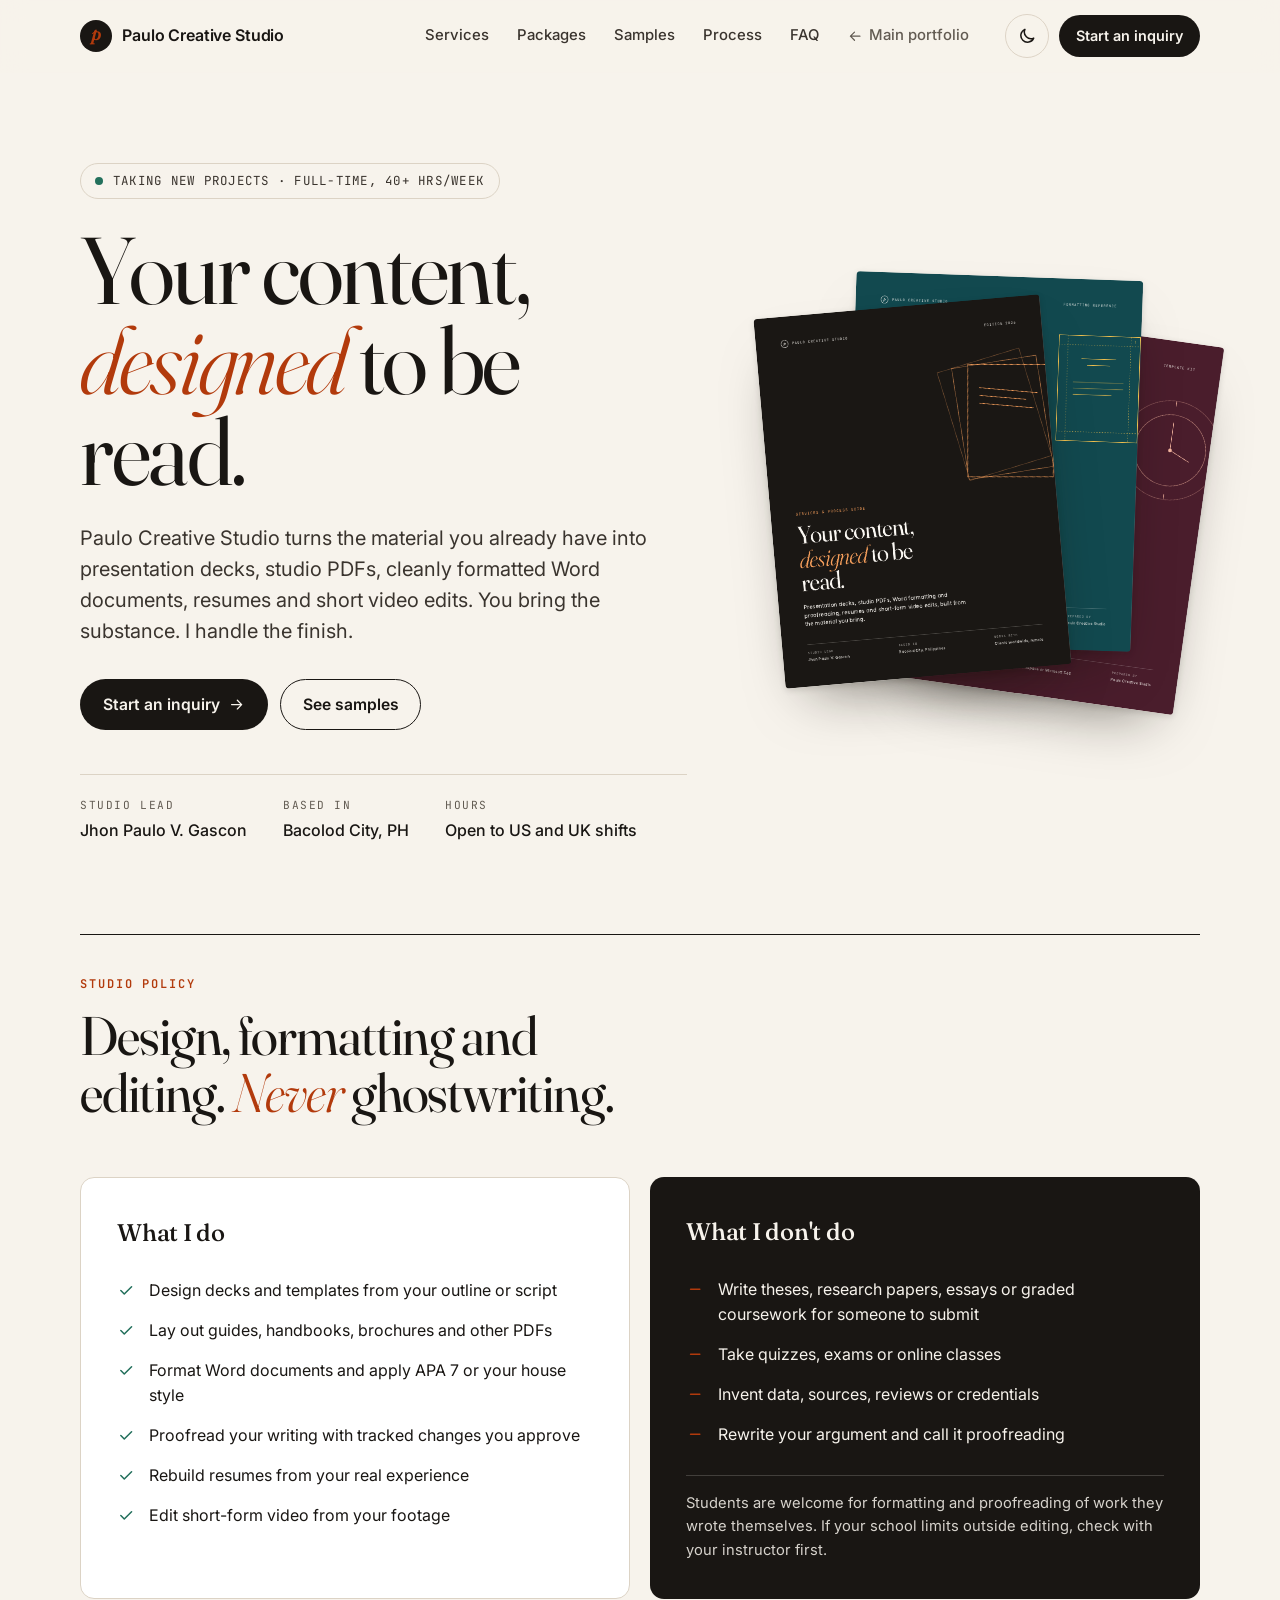
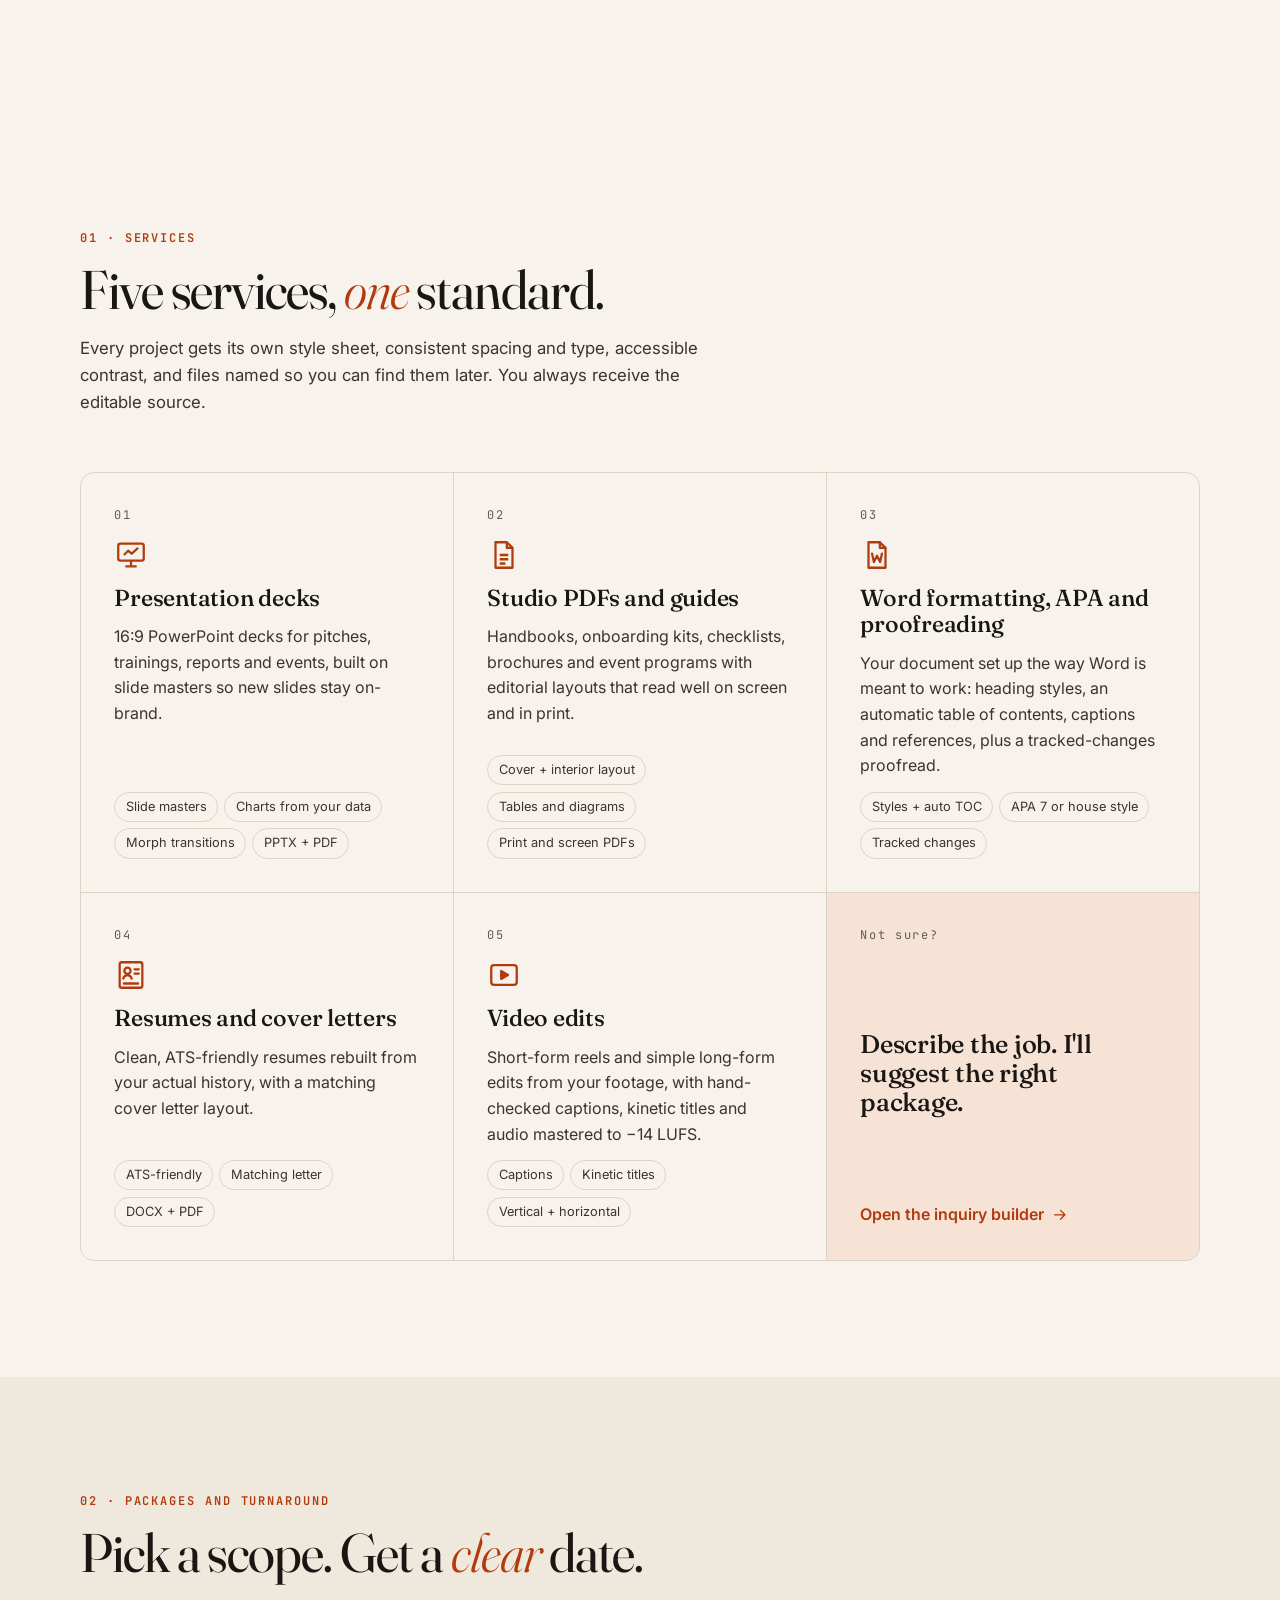
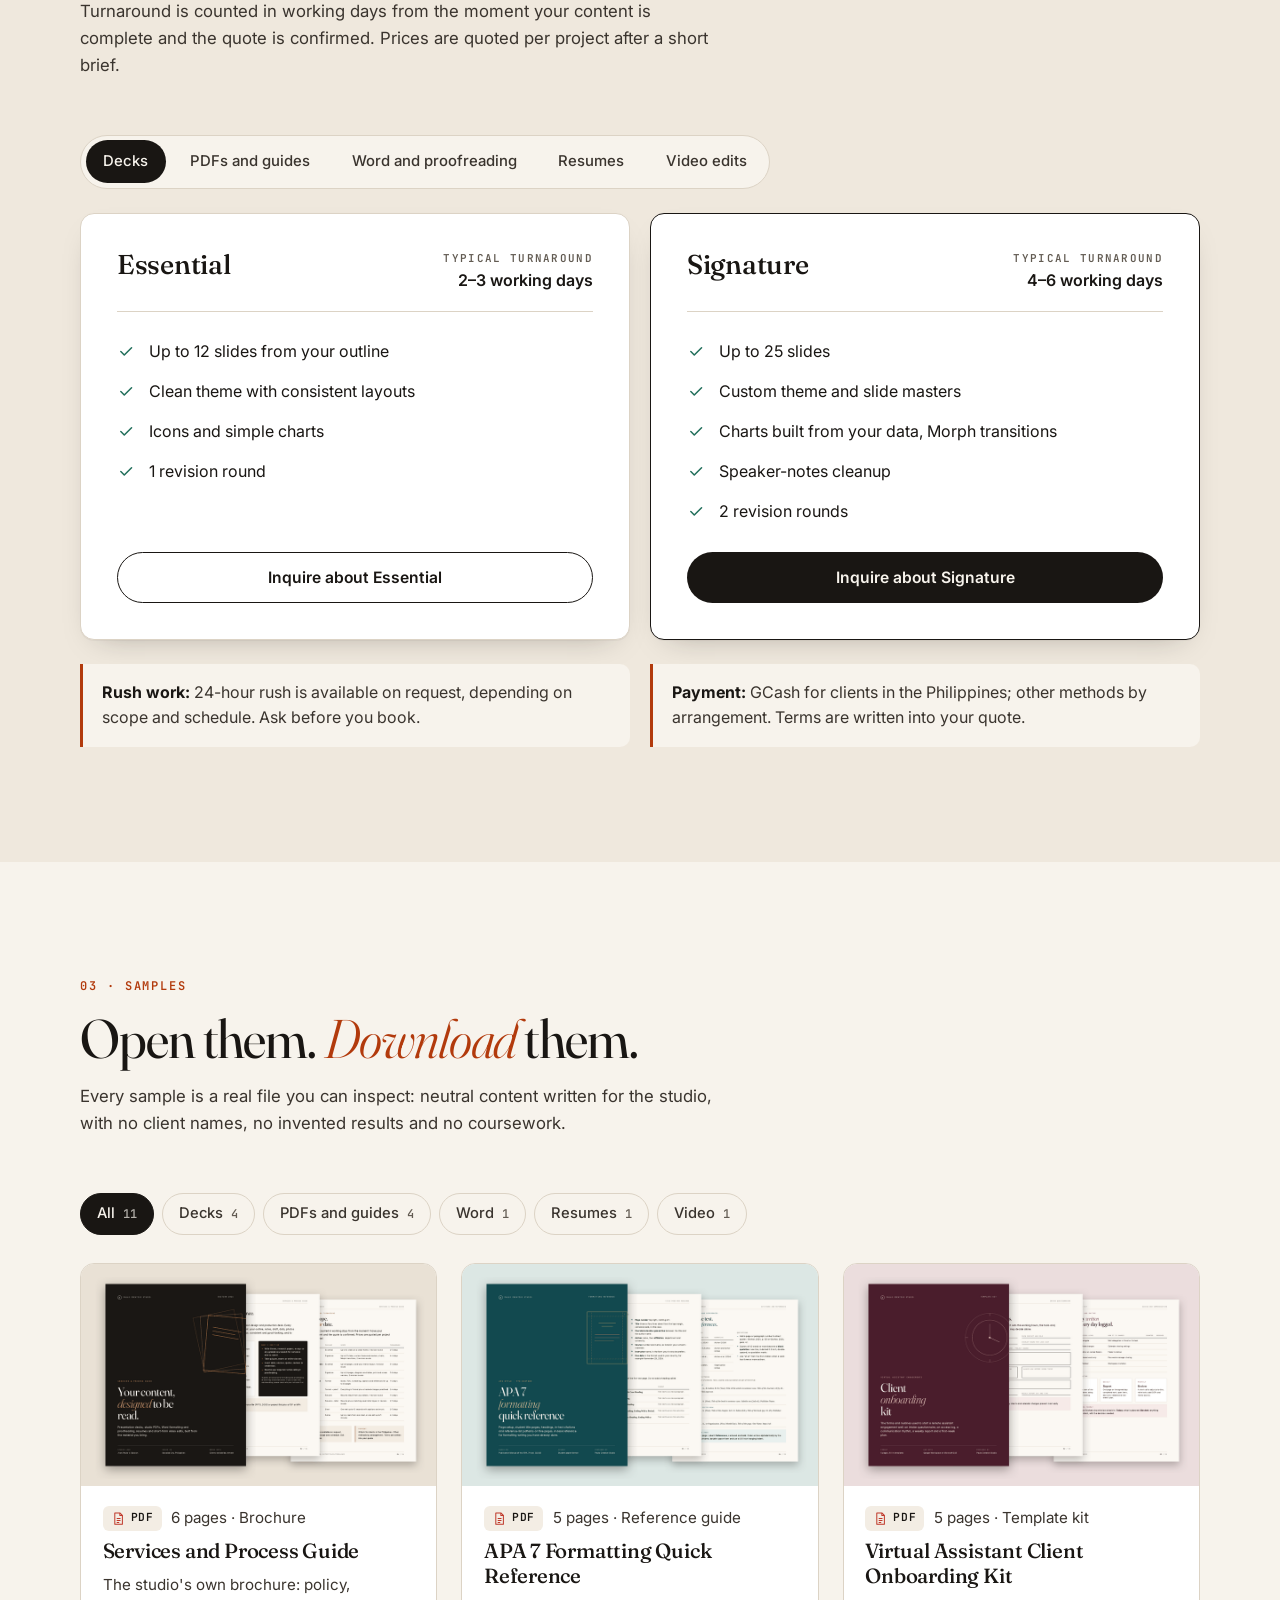
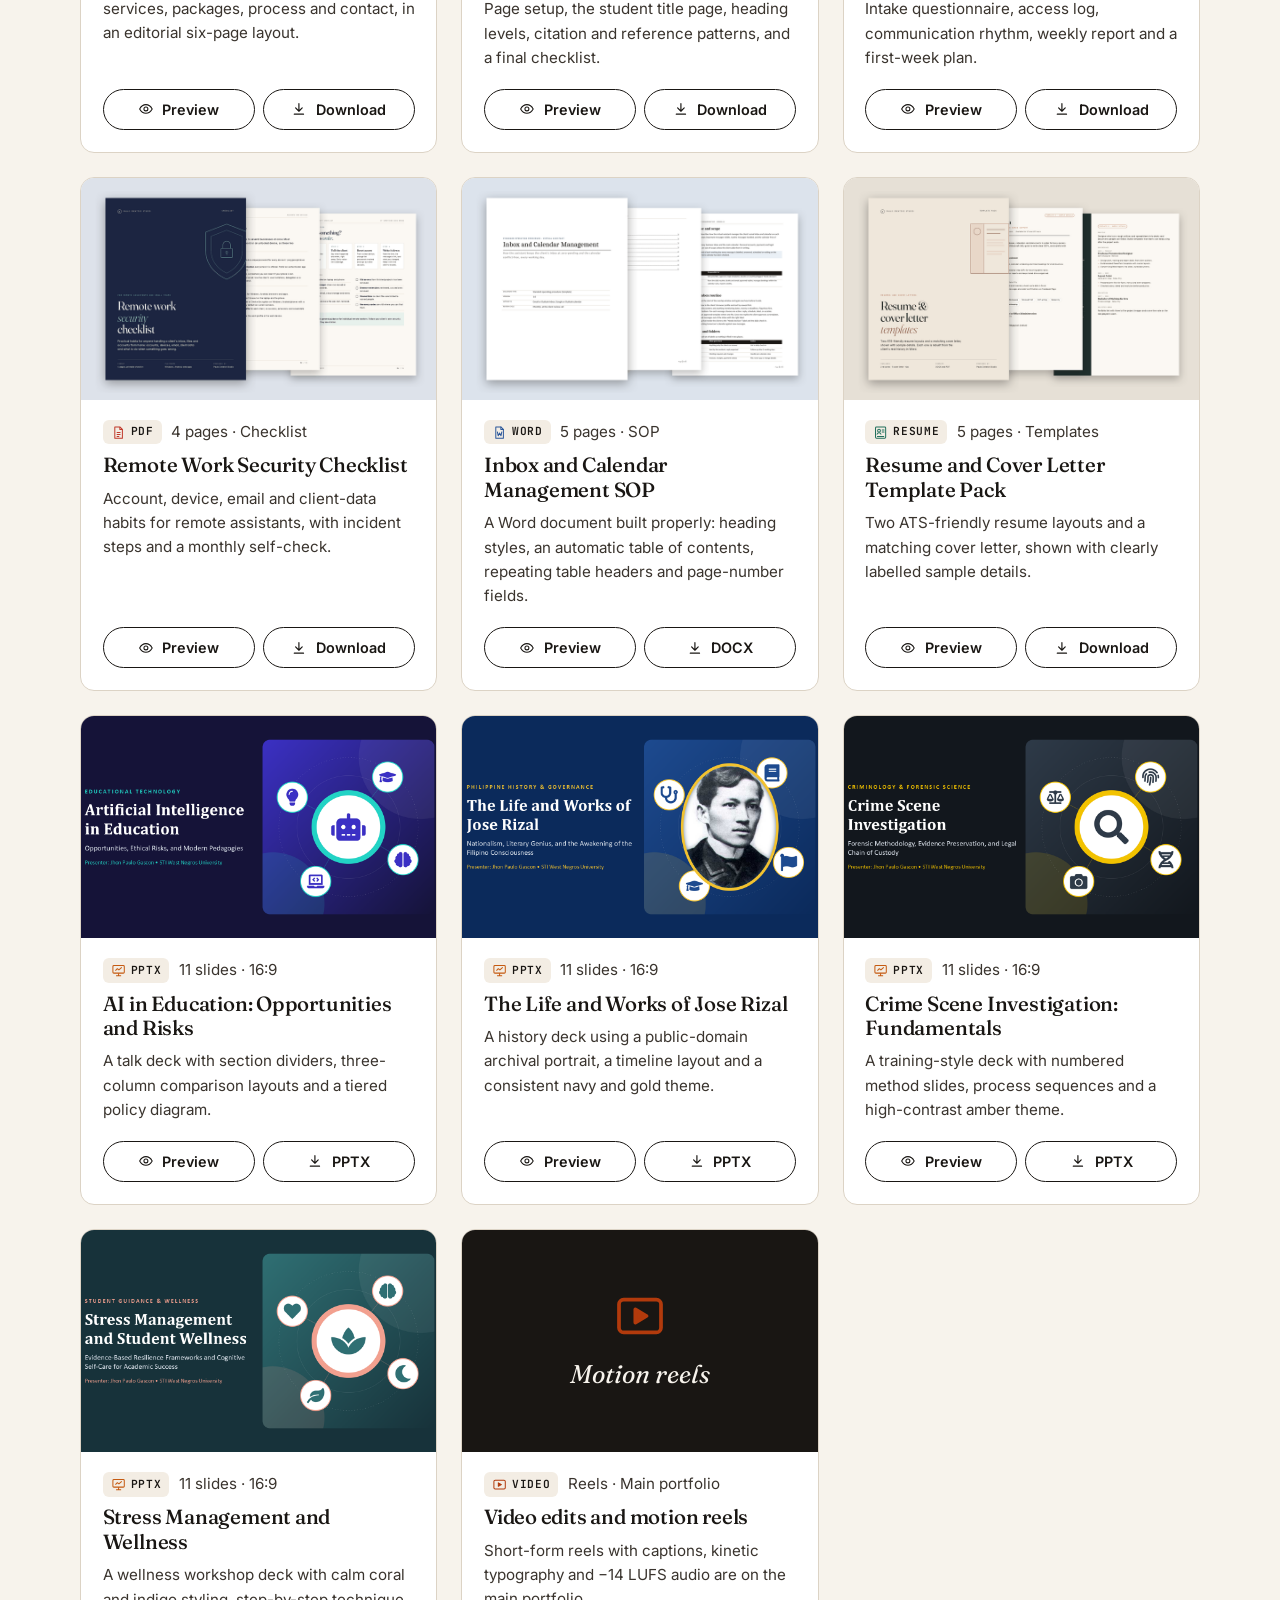
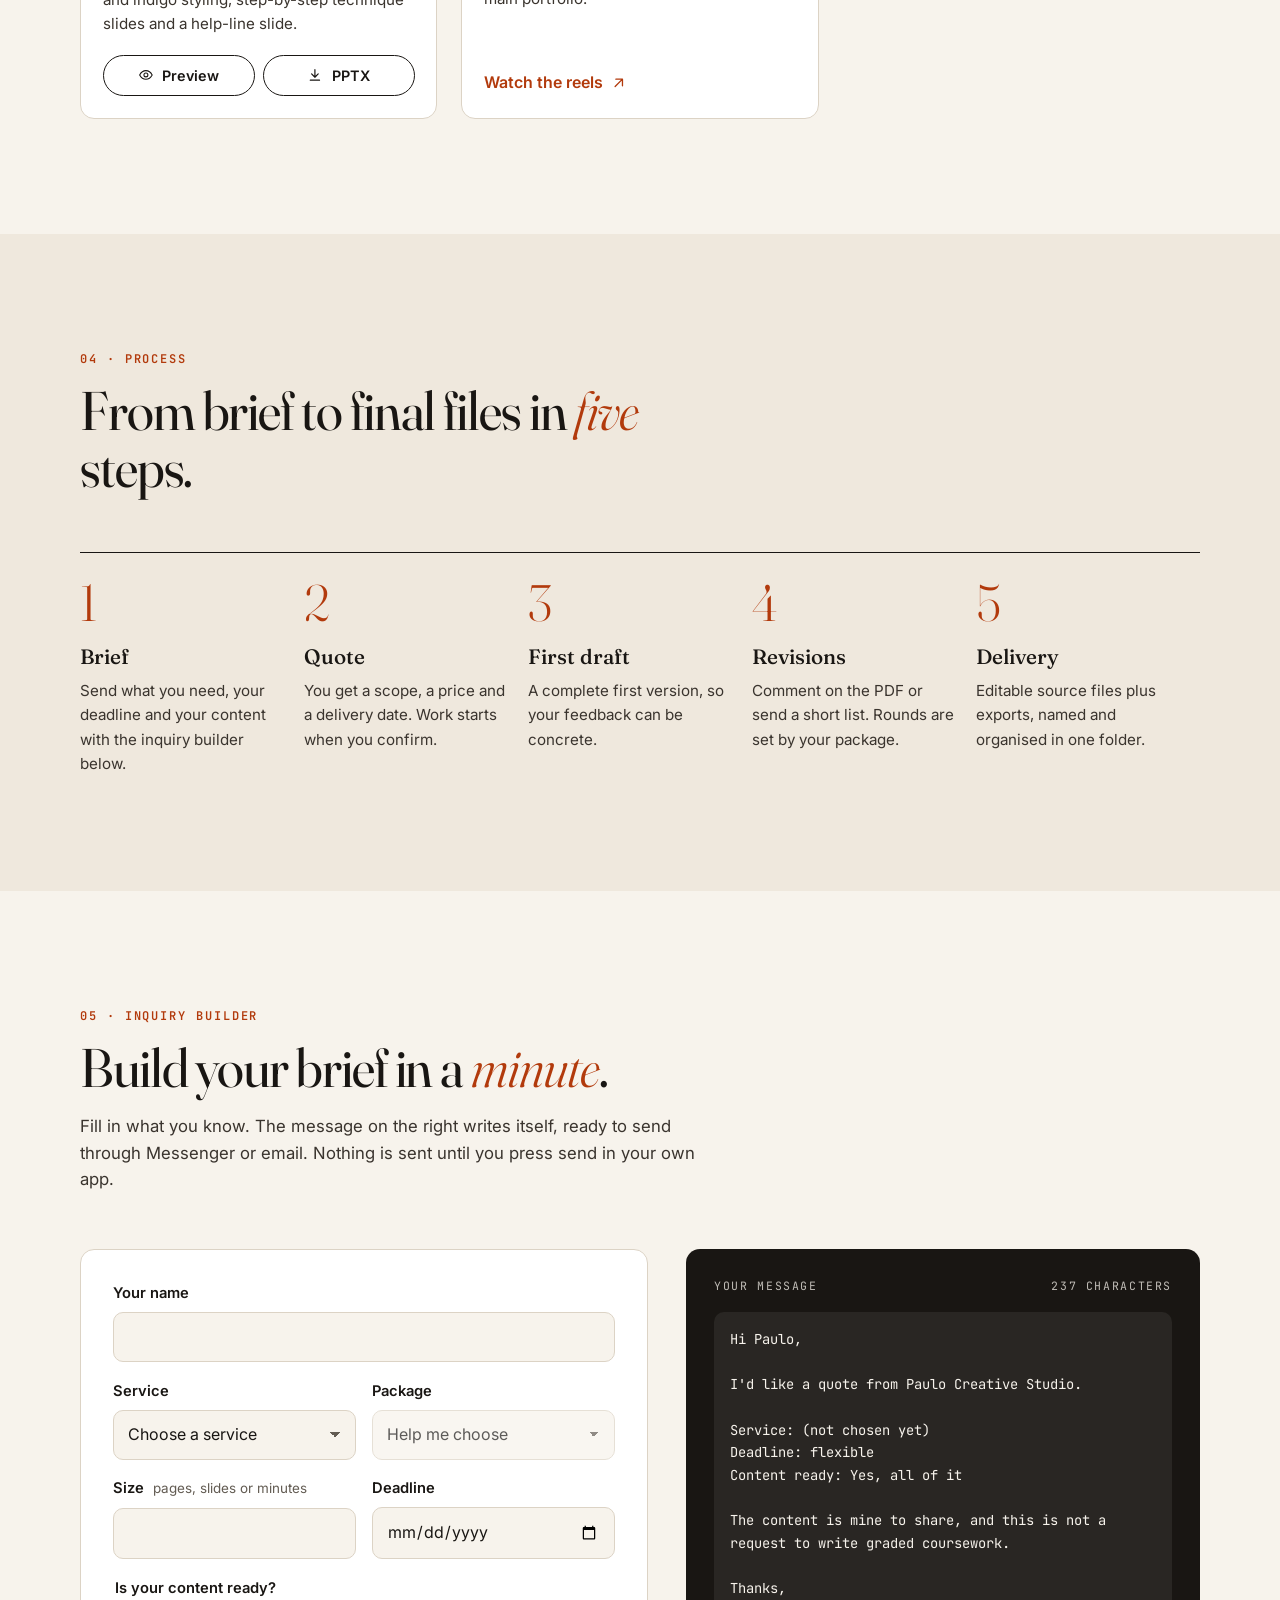
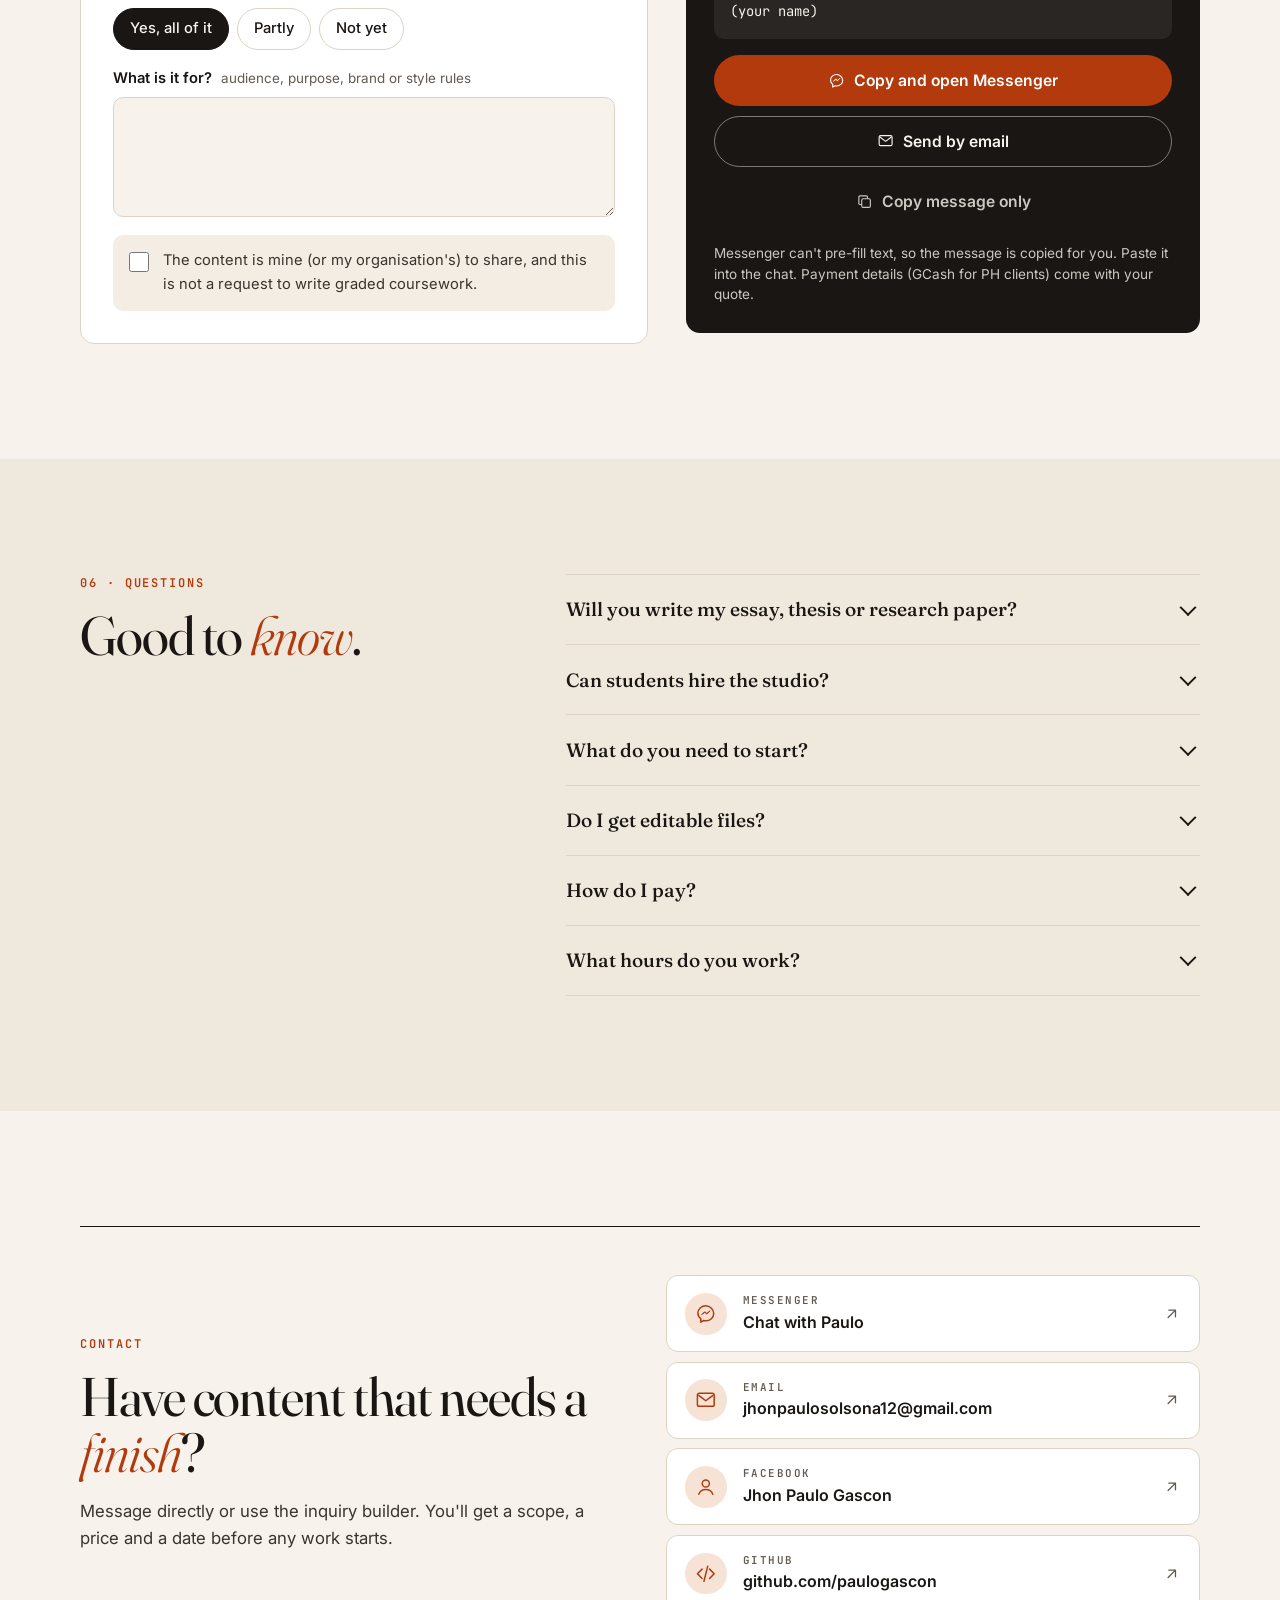
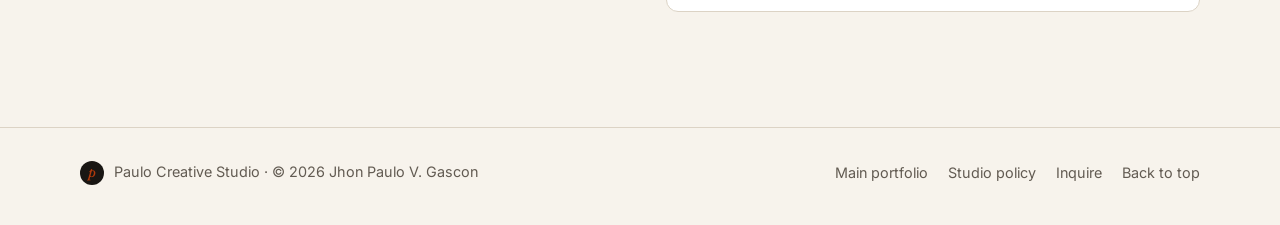
==== commit f9bf057b: "Note 24-hour rush on request on studio page and services guide Co-Authored-By: Claude Opus 5.5 <nore" ====
--- a/freelance/index.html
+++ b/freelance/index.html
@@ -316,7 +316,7 @@
         </div>
 
         <div class="pkg-notes reveal">
-          <p><strong>Rush work:</strong> faster delivery is possible when the schedule allows. Ask before you book.</p>
+          <p><strong>Rush work:</strong> 24-hour rush is available on request, depending on scope and schedule. Ask before you book.</p>
           <p><strong>Payment:</strong> GCash for clients in the Philippines; other methods by arrangement. Terms are written into your quote.</p>
         </div>
       </div>
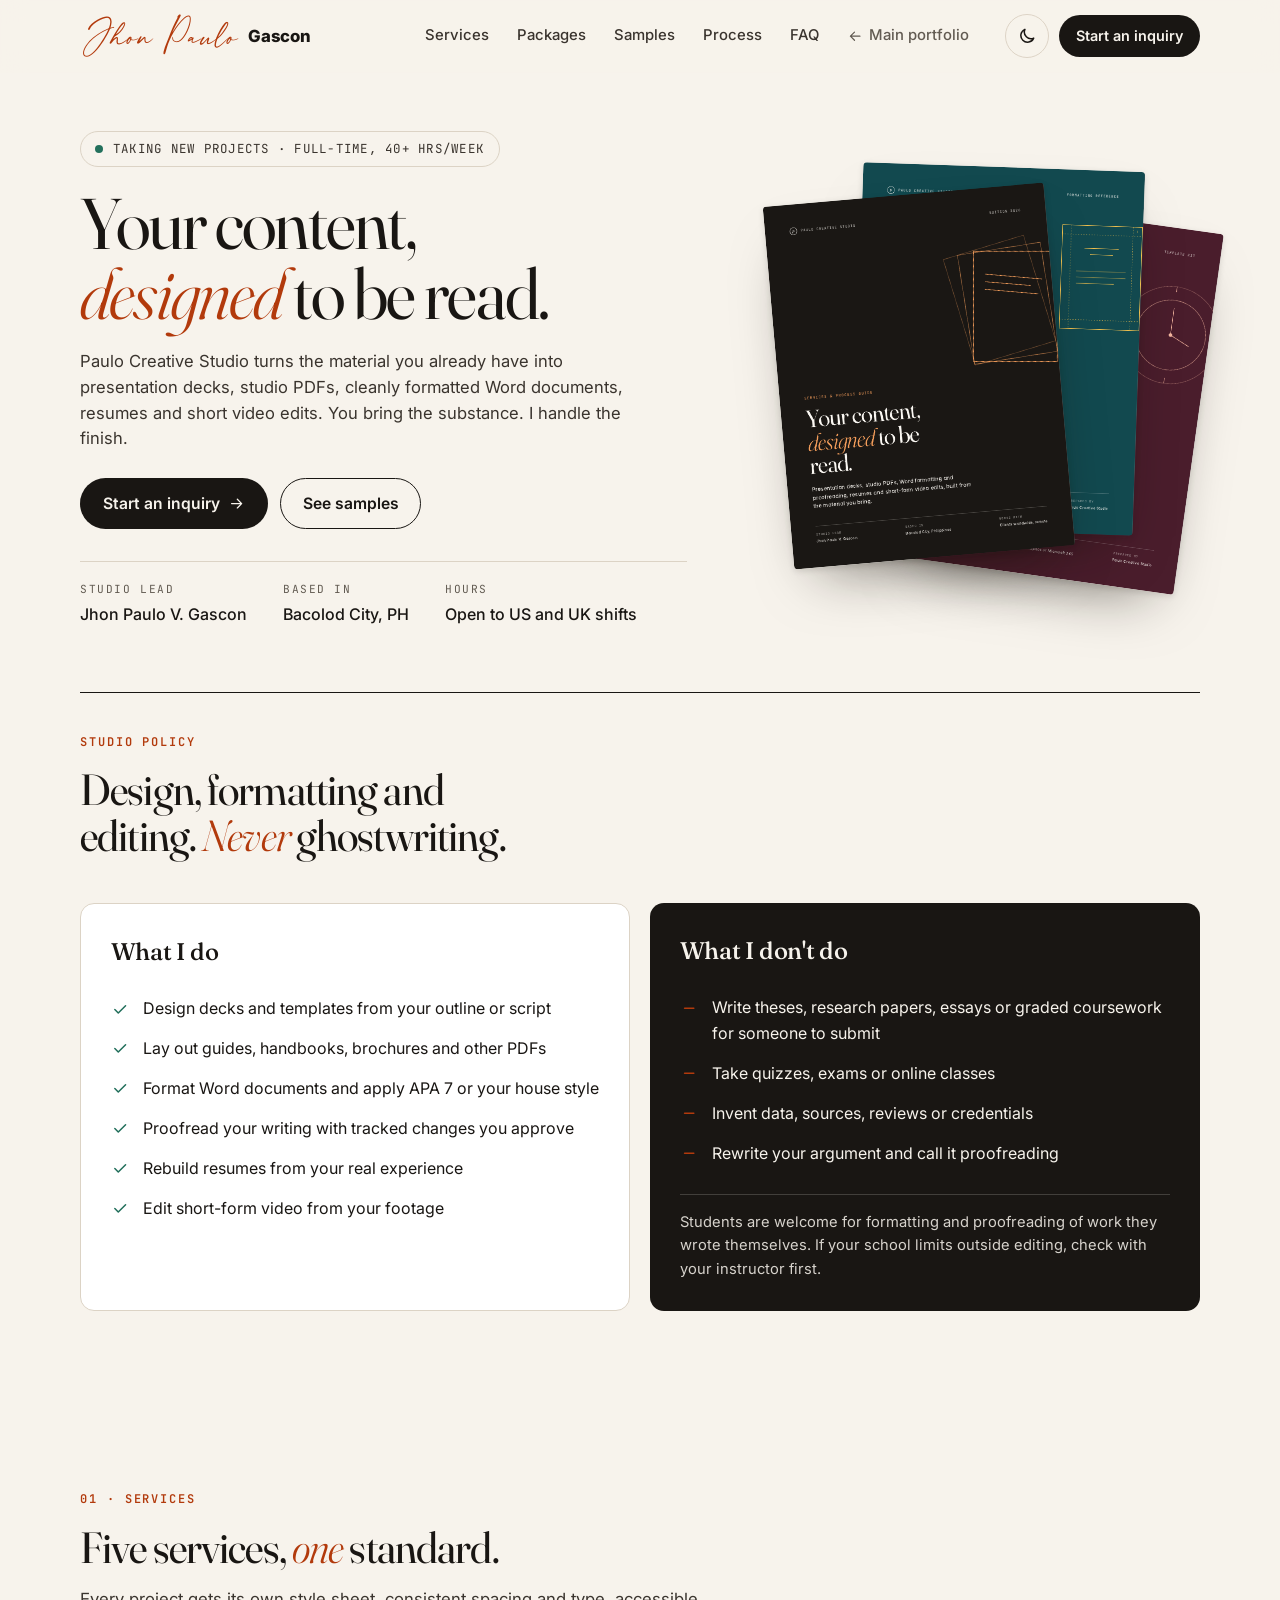
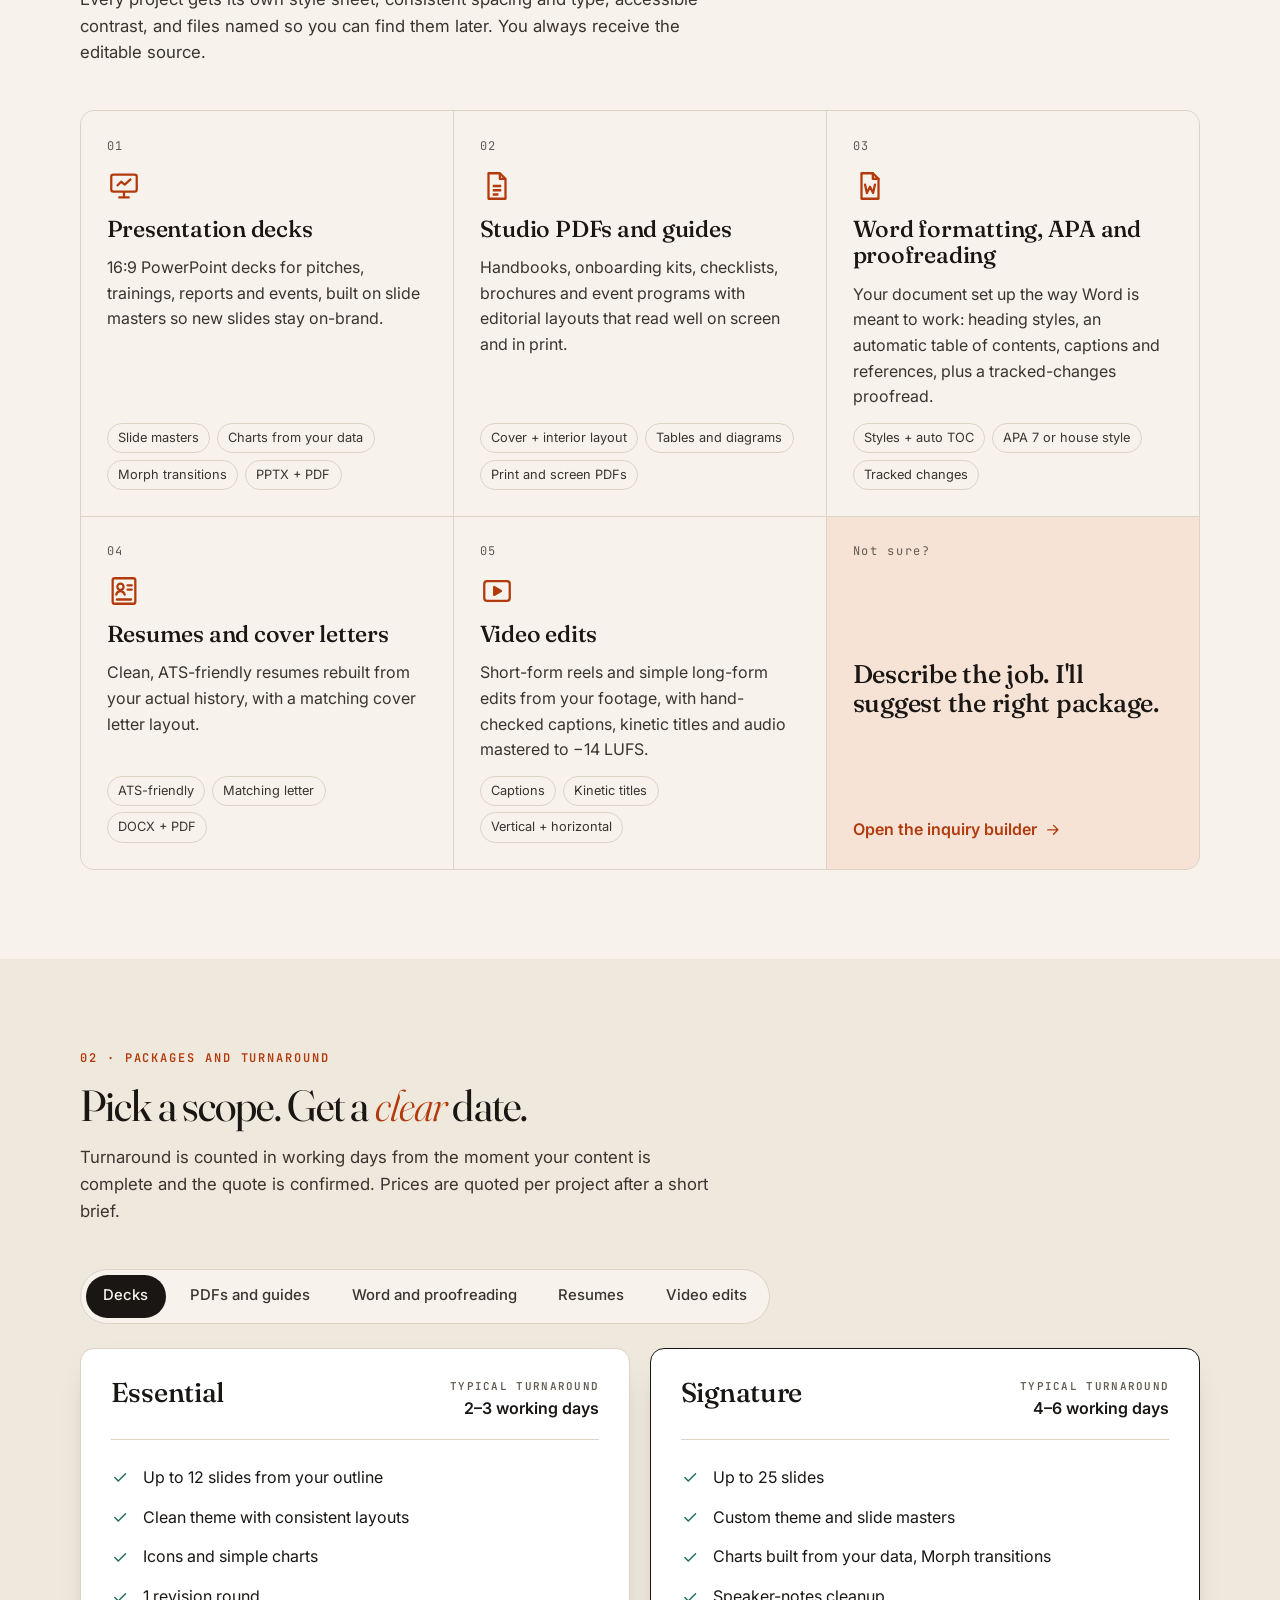
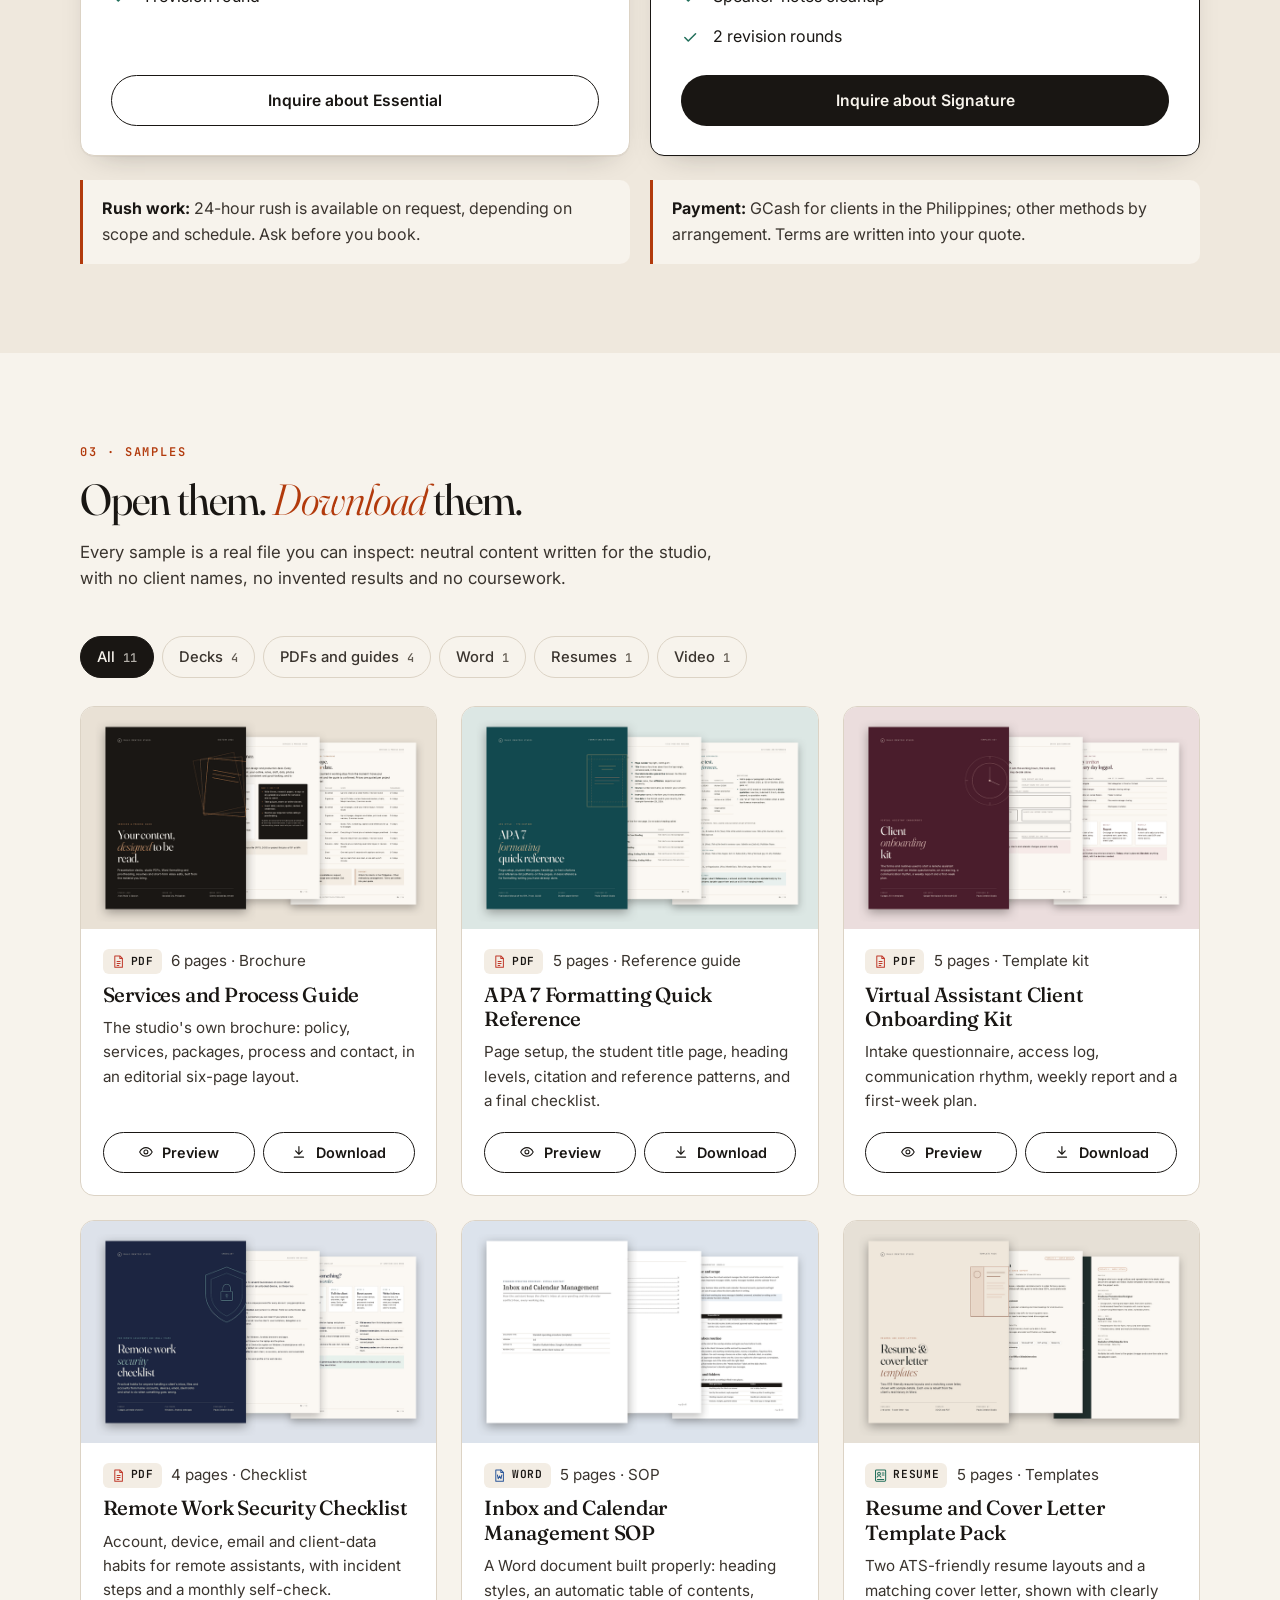
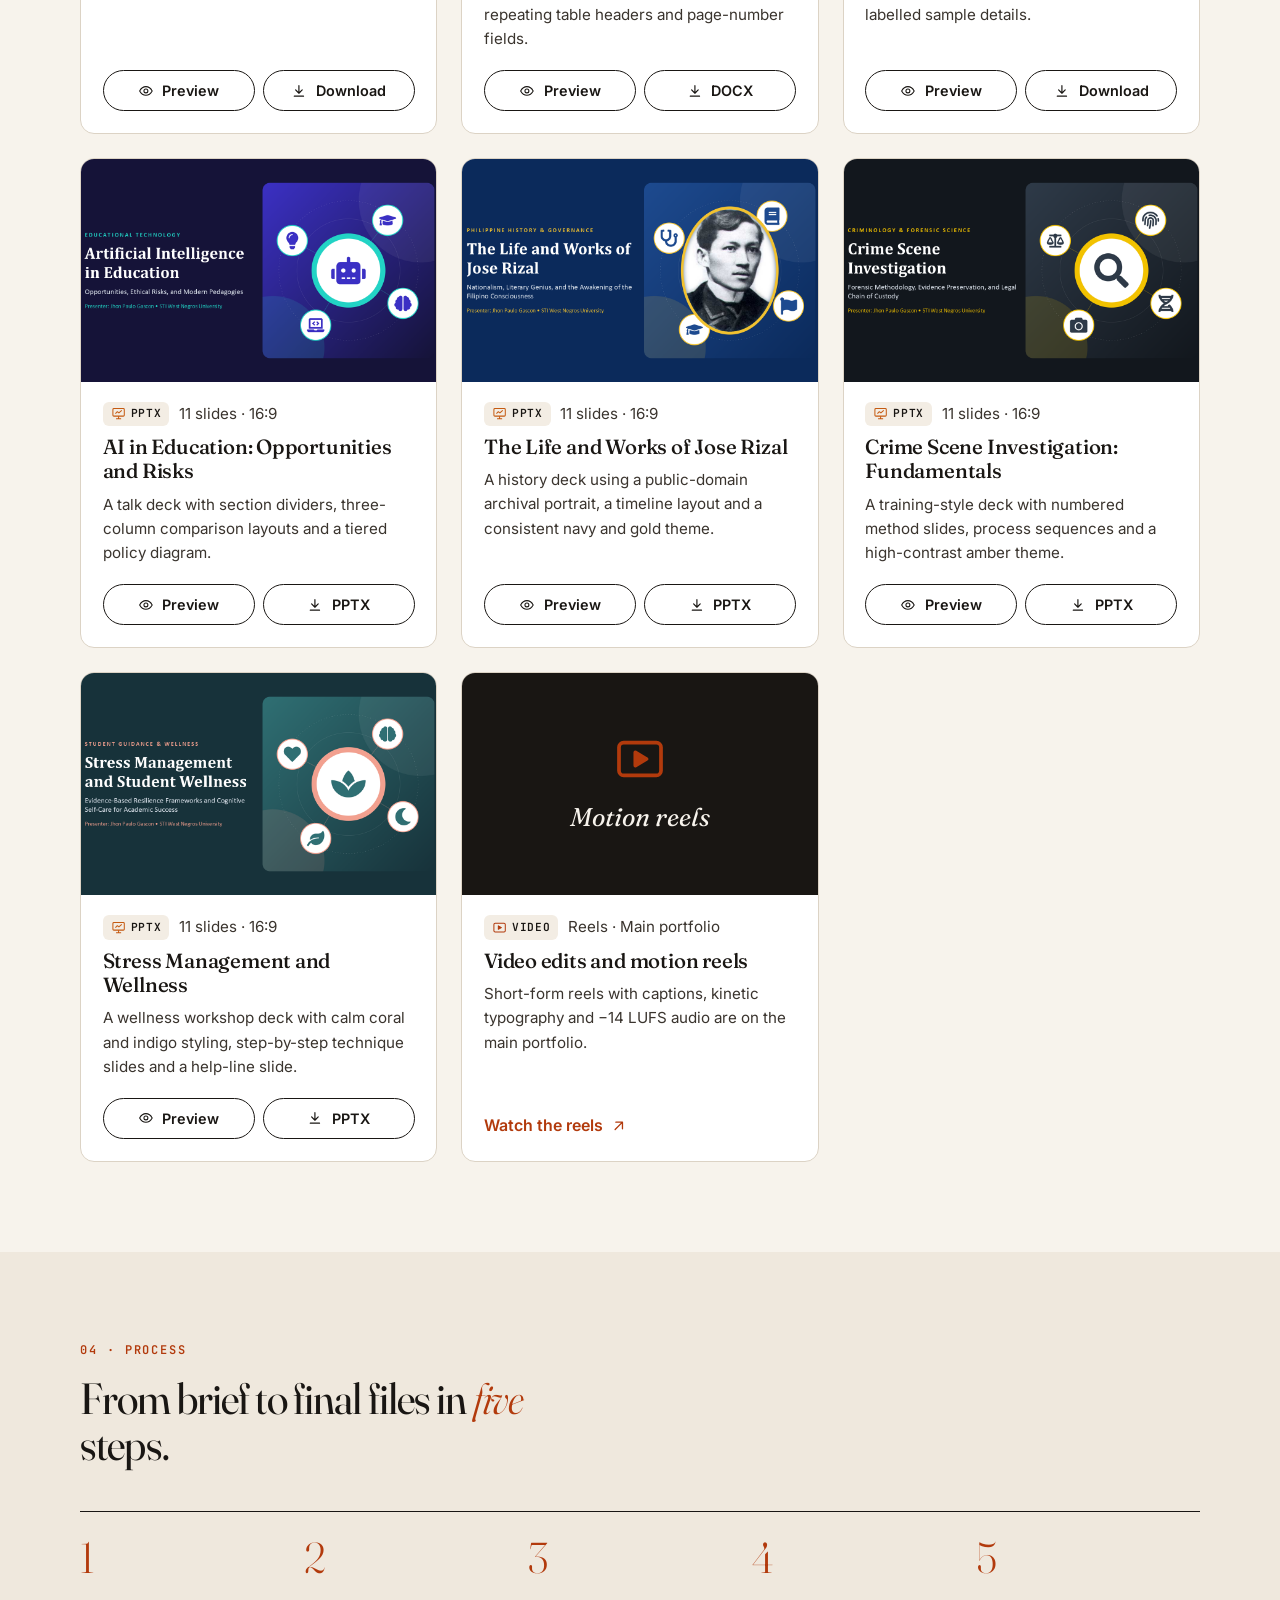
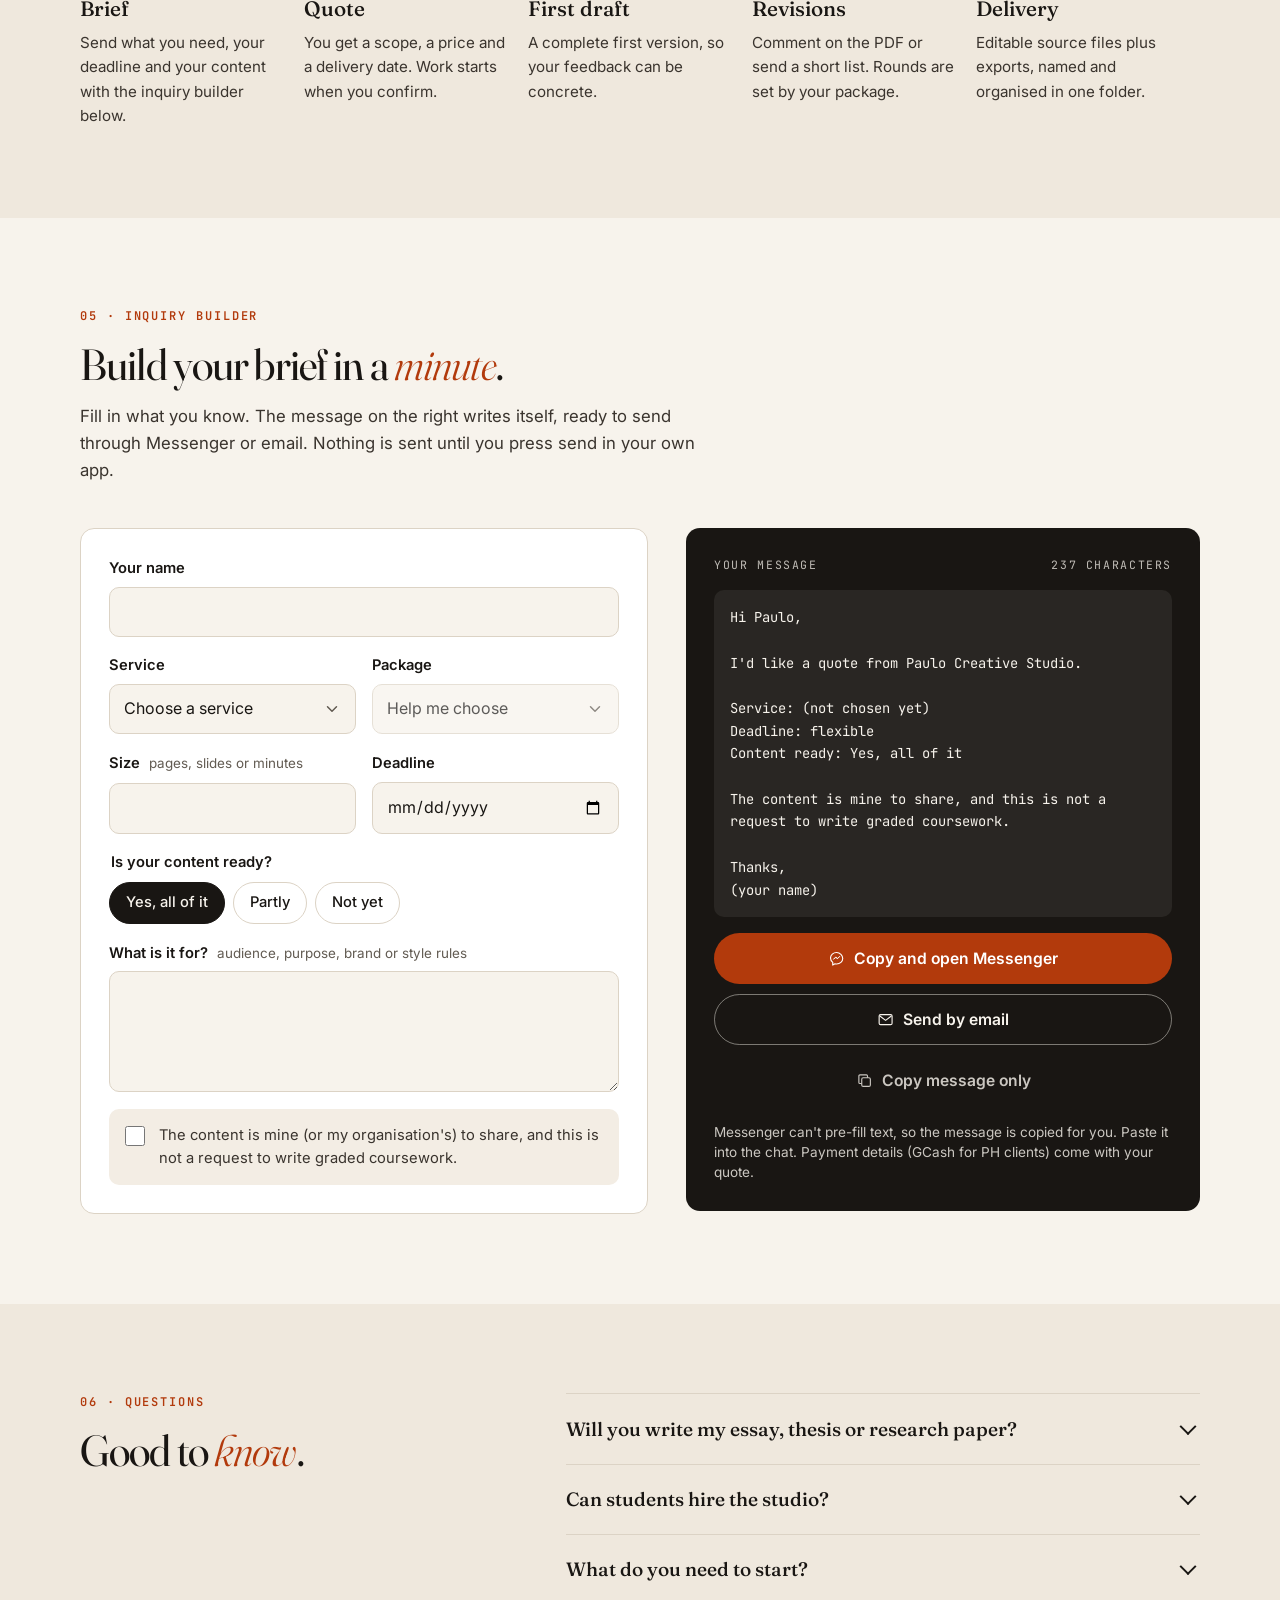
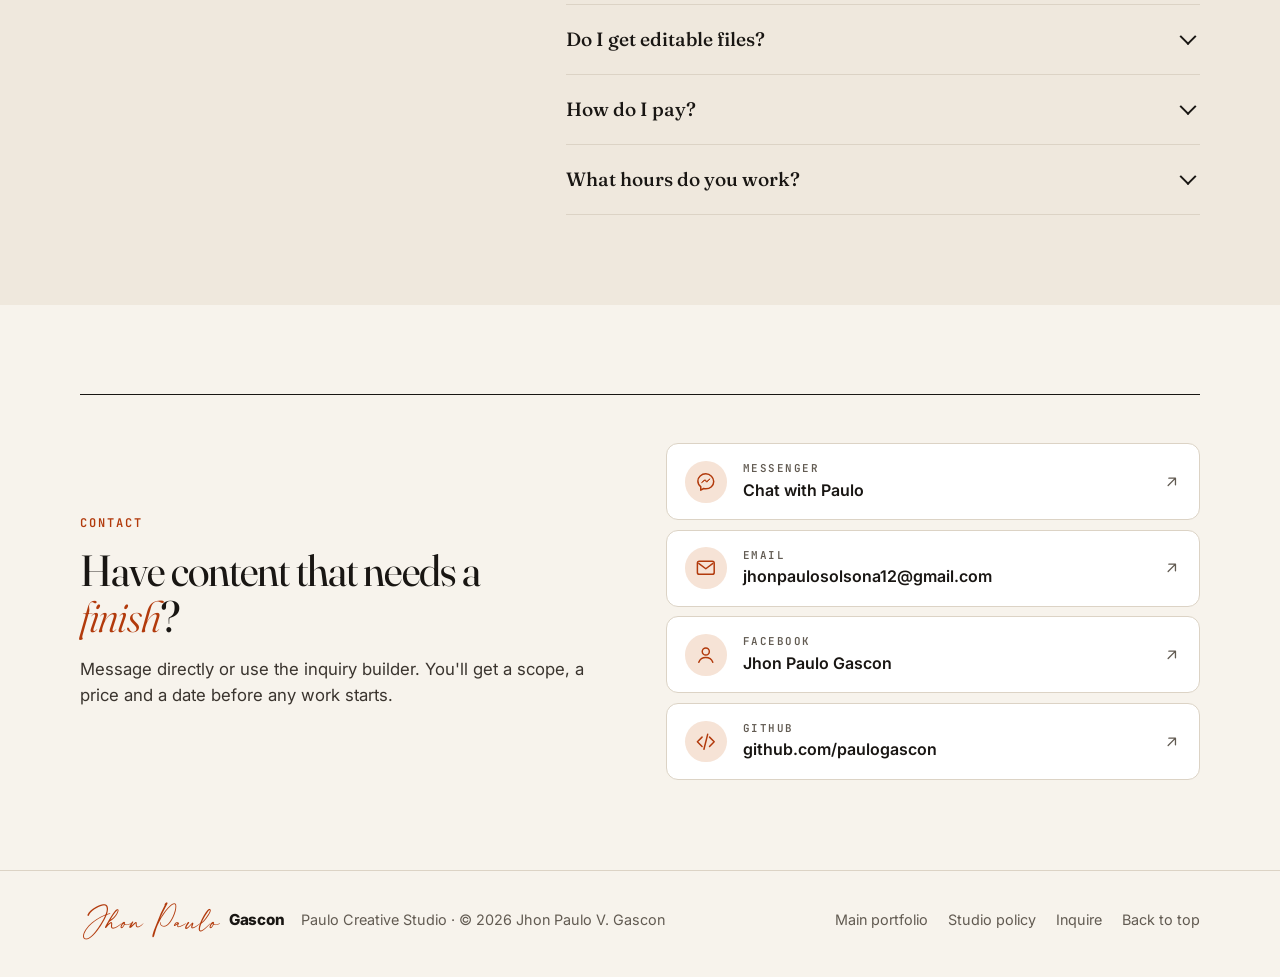
==== commit 4b4ee961: "Add signature wordmark to studio navbar and footer "Jhon Paulo" in the Modernline script (accent col" ====
--- a/freelance/index.html
+++ b/freelance/index.html
@@ -41,6 +41,7 @@
   <link rel="preconnect" href="https://fonts.googleapis.com">
   <link rel="preconnect" href="https://fonts.gstatic.com" crossorigin>
   <link href="https://fonts.googleapis.com/css2?family=Fraunces:ital,opsz,wght@0,9..144,300..700;1,9..144,300..600&family=Inter:wght@400;500;600;700&family=JetBrains+Mono:wght@500;600&display=swap" rel="stylesheet">
+  <link rel="preload" href="../assets/fonts/modernline-bold.woff2" as="font" type="font/woff2" crossorigin>
   <link rel="stylesheet" href="css/freelance.css">
 
   <script type="application/ld+json">
@@ -89,9 +90,9 @@
 
   <header class="site-header" id="top">
     <div class="wrap header-inner">
-      <a class="brand" href="#top" aria-label="Paulo Creative Studio, back to top">
-        <span class="brand-mark" aria-hidden="true">p</span>
-        <span class="brand-name">Paulo Creative Studio</span>
+      <a class="brand" href="#top" aria-label="Jhon Paulo Gascon, Creative Studio, back to top">
+        <span class="wordmark" aria-hidden="true"><span class="wm-first">Jhon Paulo</span><span class="wm-last">Gascon</span></span>
+        <span class="brand-tag" aria-hidden="true">Creative Studio</span>
       </a>
       <nav class="site-nav" id="siteNav" aria-label="Studio sections">
         <a href="#services">Services</a>
@@ -595,7 +596,7 @@
 
   <footer class="site-footer">
     <div class="wrap footer-inner">
-      <p><span class="brand-mark sm" aria-hidden="true">p</span> Paulo Creative Studio · © 2026 Jhon Paulo V. Gascon</p>
+      <p class="footer-brand"><a class="wordmark wordmark-sm" href="../" aria-label="Jhon Paulo Gascon, main portfolio"><span class="wm-first">Jhon Paulo</span><span class="wm-last">Gascon</span></a><span>Paulo Creative Studio · © 2026 Jhon Paulo V. Gascon</span></p>
       <p class="footer-links"><a href="../">Main portfolio</a><a href="#policy">Studio policy</a><a href="#inquire">Inquire</a><a href="#top">Back to top</a></p>
     </div>
   </footer>
--- a/freelance/css/freelance.css
+++ b/freelance/css/freelance.css
@@ -2,6 +2,16 @@
    Paulo Creative Studio — standalone stylesheet (no dependency on ../css)
    Editorial, high-contrast, dark and light themes.
    ========================================================================== */
+
+/* Signature wordmark font (shared with the main portfolio) */
+@font-face {
+  font-family: "Modernline";
+  src: url("../../assets/fonts/modernline-bold.woff2") format("woff2"),
+       url("../../assets/fonts/modernline-bold.otf") format("opentype");
+  font-weight: normal;
+  font-style: normal;
+  font-display: swap;
+}
 
 :root {
   --bg: #F7F3EC;
@@ -87,14 +97,14 @@
 }
 .display {
   font-family: var(--serif); font-weight: 380; font-variation-settings: "opsz" 144;
-  font-size: clamp(2.9rem, 7.4vw, 6.2rem); line-height: .96; letter-spacing: -.025em;
+  font-size: clamp(2.7rem, 5.6vw, 4.9rem); line-height: .98; letter-spacing: -.025em;
 }
 .display em, .h2 em { font-style: italic; font-weight: 320; color: var(--accent); }
 .h2 {
   font-family: var(--serif); font-weight: 400; font-variation-settings: "opsz" 96;
-  font-size: clamp(2rem, 4.4vw, 3.4rem); line-height: 1.04; letter-spacing: -.02em; max-width: 18ch;
-}
-.lede { font-size: clamp(1.05rem, 1.6vw, 1.25rem); line-height: 1.55; color: var(--ink-2); max-width: 36rem; }
+  font-size: clamp(1.9rem, 3.4vw, 2.8rem); line-height: 1.06; letter-spacing: -.02em; max-width: 18ch;
+}
+.lede { font-size: clamp(1.02rem, 1.3vw, 1.14rem); line-height: 1.55; color: var(--ink-2); max-width: 36rem; }
 .section-lede { color: var(--ink-2); max-width: 40rem; margin-top: 1rem; font-size: 1.05rem; }
 
 /* Buttons */
@@ -135,12 +145,30 @@
 }
 .site-header.scrolled { border-bottom-color: var(--rule); }
 .header-inner { display: flex; align-items: center; gap: 1.5rem; height: 72px; }
-.brand { display: inline-flex; align-items: center; gap: .65rem; text-decoration: none; font-weight: 600; letter-spacing: -.01em; }
-.brand-mark {
-  width: 32px; height: 32px; border-radius: 50%; display: inline-grid; place-items: center;
-  background: var(--ink); color: var(--accent); font-family: var(--serif); font-style: italic; font-size: 1.15rem; line-height: 1; padding-bottom: 3px;
-}
-.brand-mark.sm { width: 24px; height: 24px; font-size: .9rem; vertical-align: middle; margin-right: .35rem; }
+.brand { display: inline-flex; align-items: center; gap: .75rem; text-decoration: none; color: var(--ink); overflow: visible; }
+/* Wordmark: "Jhon Paulo" in the Modernline script, "Gascon" in bold sans */
+.wordmark { display: inline-flex; align-items: center; white-space: nowrap; overflow: visible; color: var(--ink); text-decoration: none; }
+.wm-first {
+  font-family: "Modernline", "Segoe Script", cursive; font-weight: normal; font-size: 1.6rem; line-height: 1.5; color: var(--accent);
+  letter-spacing: .02em; display: inline-block; overflow: visible; padding: .1em .38em .16em .12em; margin: -.1em 0;
+}
+.wm-last { font-family: var(--sans); font-weight: 800; font-size: 1.05rem; letter-spacing: -.01em; line-height: 1; }
+.brand:hover .wm-first, .wordmark:hover .wm-first { color: var(--ink); }
+.wm-first { transition: color .25s var(--ease); }
+.brand-tag {
+  font-family: var(--mono); font-size: .66rem; font-weight: 600; letter-spacing: .14em; text-transform: uppercase; color: var(--muted);
+  padding-left: .75rem; border-left: 1px solid var(--rule); line-height: 1.2; white-space: nowrap;
+}
+.wordmark-sm .wm-first { font-size: 1.4rem; }
+.wordmark-sm .wm-last { font-size: .95rem; }
+.footer-brand { display: flex; align-items: center; flex-wrap: wrap; gap: .4rem 1rem; }
+
+.site-nav a, .btn { white-space: nowrap; }
+.site-nav { min-width: 0; }
+/* The tag only shows when the nav is collapsed and there is room for it. */
+.brand-tag { display: none; }
+@media (min-width: 481px) and (max-width: 1023px) { .brand-tag { display: block; } }
+@media (max-width: 360px) { .wm-first { font-size: 1.35rem; } .wm-last { font-size: .95rem; } }
 .site-nav { display: flex; align-items: center; gap: .25rem; margin-left: auto; }
 .site-nav a {
   text-decoration: none; font-size: .93rem; font-weight: 500; color: var(--ink-2);
@@ -157,10 +185,10 @@
 .menu-toggle[aria-expanded="true"] .i-open { display: none; }
 .menu-toggle[aria-expanded="true"] .i-close { display: block; }
 
-@media (max-width: 1020px) {
+@media (max-width: 1180px) {
   .header-cta { display: none; }
 }
-@media (max-width: 880px) {
+@media (max-width: 1023px) {
   .menu-toggle { display: inline-grid; }
   .site-nav {
     position: fixed; inset: 72px 0 auto 0; flex-direction: column; align-items: stretch; gap: 0;
@@ -176,21 +204,21 @@
 }
 
 /* Hero */
-.hero { padding: clamp(2.5rem, 7vw, 6rem) 0 clamp(3rem, 7vw, 6.5rem); }
+.hero { padding: clamp(2rem, 4.5vw, 4rem) 0 clamp(2.75rem, 5vw, 4.75rem); }
 .hero-grid { display: grid; grid-template-columns: 1.15fr .85fr; gap: clamp(2rem, 5vw, 5rem); align-items: center; }
 .eyebrow {
   display: inline-flex; align-items: center; gap: .6rem; font-family: var(--mono); font-size: .78rem; letter-spacing: .1em;
-  text-transform: uppercase; color: var(--ink-2); border: 1px solid var(--rule); border-radius: 999px; padding: .45rem .9rem; margin-bottom: 1.6rem;
+  text-transform: uppercase; color: var(--ink-2); border: 1px solid var(--rule); border-radius: 999px; padding: .45rem .9rem; margin-bottom: 1.3rem;
 }
 .status-dot { width: 8px; height: 8px; border-radius: 50%; background: var(--ok); box-shadow: 0 0 0 0 color-mix(in srgb, var(--ok) 60%, transparent); animation: pulse 2.4s infinite; }
 @keyframes pulse { 0% { box-shadow: 0 0 0 0 color-mix(in srgb, var(--ok) 55%, transparent); } 70% { box-shadow: 0 0 0 9px transparent; } 100% { box-shadow: 0 0 0 0 transparent; } }
-.hero .lede { margin-top: 1.6rem; }
-.hero-actions { display: flex; flex-wrap: wrap; gap: .75rem; margin-top: 2rem; }
-.hero-facts { display: grid; grid-template-columns: repeat(3, auto); justify-content: start; gap: 2.25rem; margin-top: 2.75rem; padding-top: 1.4rem; border-top: 1px solid var(--rule); }
+.hero .lede { margin-top: 1.3rem; }
+.hero-actions { display: flex; flex-wrap: wrap; gap: .75rem; margin-top: 1.6rem; }
+.hero-facts { display: grid; grid-template-columns: repeat(3, auto); justify-content: start; gap: 2.25rem; margin-top: 2rem; padding-top: 1.2rem; border-top: 1px solid var(--rule); }
 .hero-facts dt { font-family: var(--mono); font-size: .7rem; letter-spacing: .14em; text-transform: uppercase; color: var(--muted); margin-bottom: .2rem; }
 .hero-facts dd { font-weight: 500; }
 
-.hero-art { position: relative; aspect-ratio: 4 / 4.4; perspective: 1400px; }
+.hero-art { position: relative; aspect-ratio: 4 / 4.2; max-width: 440px; width: 100%; justify-self: end; perspective: 1400px; }
 .sheet {
   position: absolute; width: 64%; border-radius: 4px; box-shadow: 0 30px 60px -28px rgba(20, 14, 8, .55), 0 2px 6px rgba(20, 14, 8, .12);
   transition: transform .6s var(--ease);
@@ -204,7 +232,7 @@
 
 @media (max-width: 880px) {
   .hero-grid { grid-template-columns: 1fr; }
-  .hero-art { max-width: 420px; width: 100%; margin: 0 auto; aspect-ratio: 4 / 3.6; order: 2; }
+  .hero-art { max-width: 420px; width: 100%; margin: 0 auto; justify-self: center; aspect-ratio: 4 / 3.6; order: 2; }
   .sheet { width: 52%; }
   .sheet-1 { left: 6%; } .sheet-2 { left: 24%; } .sheet-3 { left: 42%; }
 }
@@ -215,15 +243,15 @@
 }
 
 /* Sections */
-.section { padding: clamp(4rem, 9vw, 7.5rem) 0; }
+.section { padding: clamp(3.5rem, 7vw, 6rem) 0; }
 .section-alt { background: var(--bg-alt); }
-.section-head { margin-bottom: clamp(2rem, 4.5vw, 3.5rem); }
+.section-head { margin-bottom: clamp(1.75rem, 3.5vw, 2.75rem); }
 
 /* Policy */
 .policy { padding-top: 0; }
 .policy .section-head { border-top: 1px solid var(--rule-strong); padding-top: 2.5rem; }
 .policy-grid { display: grid; grid-template-columns: 1fr 1fr; gap: 1.25rem; }
-.policy-card { border-radius: var(--radius); padding: clamp(1.5rem, 3vw, 2.25rem); }
+.policy-card { border-radius: var(--radius); padding: clamp(1.35rem, 2.4vw, 1.85rem); }
 .policy-card h3 { font-family: var(--serif); font-weight: 500; font-size: 1.5rem; margin-bottom: 1.1rem; letter-spacing: -.01em; }
 .policy-card.do { background: var(--surface); border: 1px solid var(--rule); }
 .policy-card.dont { background: var(--ink); color: var(--bg); }
@@ -237,7 +265,7 @@
 
 /* Services */
 .services { display: grid; grid-template-columns: repeat(3, 1fr); gap: 1px; background: var(--rule); border: 1px solid var(--rule); border-radius: var(--radius); overflow: hidden; }
-.service { background: var(--bg); padding: clamp(1.5rem, 2.6vw, 2.1rem); position: relative; display: flex; flex-direction: column; gap: .8rem; transition: background-color .25s var(--ease); }
+.service { background: var(--bg); padding: clamp(1.35rem, 2vw, 1.75rem); position: relative; display: flex; flex-direction: column; gap: .8rem; transition: background-color .25s var(--ease); }
 .service:hover { background: var(--surface); }
 .service-num { font-family: var(--mono); font-size: .75rem; letter-spacing: .14em; color: var(--muted); }
 .service-icon { width: 34px; height: 34px; color: var(--accent); }
@@ -261,7 +289,7 @@
 .tab:hover { color: var(--ink); }
 .tab[aria-selected="true"] { background: var(--ink); color: var(--bg); }
 .pkg-grid { display: grid; grid-template-columns: 1fr 1fr; gap: 1.25rem; }
-.pkg { background: var(--surface); border: 1px solid var(--rule); border-radius: var(--radius); padding: clamp(1.5rem, 3vw, 2.25rem); display: flex; flex-direction: column; gap: 1.25rem; box-shadow: var(--shadow); }
+.pkg { background: var(--surface); border: 1px solid var(--rule); border-radius: var(--radius); padding: clamp(1.35rem, 2.4vw, 1.85rem); display: flex; flex-direction: column; gap: 1.1rem; box-shadow: var(--shadow); }
 .pkg.featured { border-color: var(--rule-strong); }
 .pkg header { display: flex; justify-content: space-between; align-items: flex-start; gap: 1rem; padding-bottom: 1.1rem; border-bottom: 1px solid var(--rule); }
 .pkg h3 { font-family: var(--serif); font-weight: 500; font-size: 1.7rem; letter-spacing: -.01em; line-height: 1.1; }
@@ -318,7 +346,7 @@
 /* Process */
 .steps { display: grid; grid-template-columns: repeat(5, 1fr); border-top: 1px solid var(--rule-strong); }
 .steps li { padding: 1.5rem 1.25rem 0 0; }
-.step-num { font-family: var(--serif); font-weight: 300; font-size: 3.2rem; line-height: 1; color: var(--accent); font-variation-settings: "opsz" 144; }
+.step-num { font-family: var(--serif); font-weight: 300; font-size: 2.7rem; line-height: 1; color: var(--accent); font-variation-settings: "opsz" 144; }
 .steps h3 { font-family: var(--serif); font-weight: 500; font-size: 1.3rem; margin: .7rem 0 .35rem; }
 .steps p { color: var(--ink-2); font-size: .95rem; }
 @media (max-width: 880px) {
@@ -330,7 +358,7 @@
 
 /* Inquiry builder */
 .builder { display: grid; grid-template-columns: 1.05fr .95fr; gap: clamp(1.25rem, 3vw, 2.5rem); align-items: start; }
-.builder-form { display: grid; gap: 1.1rem; background: var(--surface); border: 1px solid var(--rule); border-radius: var(--radius); padding: clamp(1.25rem, 3vw, 2rem); }
+.builder-form { display: grid; gap: 1.1rem; background: var(--surface); border: 1px solid var(--rule); border-radius: var(--radius); padding: clamp(1.2rem, 2.4vw, 1.75rem); }
 .field { display: grid; gap: .4rem; border: 0; padding: 0; min-width: 0; }
 .field-row { display: grid; grid-template-columns: 1fr 1fr; gap: 1rem; }
 .field label, .field legend { font-weight: 600; font-size: .92rem; }
@@ -338,9 +366,11 @@
 .hint { font-weight: 400; color: var(--muted); font-size: .84rem; margin-left: .3rem; }
 input[type="text"], input[type="date"], select, textarea {
   width: 100%; min-height: 48px; padding: .7rem .9rem; border-radius: 10px; border: 1.5px solid var(--rule); background: var(--bg);
-  font-size: 1rem; transition: border-color .2s, box-shadow .2s; appearance: none; -webkit-appearance: none;
-}
-select { background-image: linear-gradient(45deg, transparent 50%, var(--muted) 50%), linear-gradient(135deg, var(--muted) 50%, transparent 50%); background-position: calc(100% - 20px) 21px, calc(100% - 15px) 21px; background-size: 5px 5px; background-repeat: no-repeat; padding-right: 2.4rem; }
+  font-size: 1rem; transition: border-color .2s, box-shadow .2s; appearance: none; -webkit-appearance: none; -moz-appearance: none;
+}
+select { background-image: url("data:image/svg+xml,%3Csvg xmlns='http://www.w3.org/2000/svg' viewBox='0 0 24 24'%3E%3Cpath d='m6 9 6 6 6-6' fill='none' stroke='%23625B52' stroke-width='2' stroke-linecap='round' stroke-linejoin='round'/%3E%3C/svg%3E"); background-position: right .85rem center; background-size: 18px 18px; background-repeat: no-repeat; padding-right: 2.6rem; cursor: pointer; }
+select::-ms-expand { display: none; }
+:root[data-theme="dark"] select { background-image: url("data:image/svg+xml,%3Csvg xmlns='http://www.w3.org/2000/svg' viewBox='0 0 24 24'%3E%3Cpath d='m6 9 6 6 6-6' fill='none' stroke='%23A89F93' stroke-width='2' stroke-linecap='round' stroke-linejoin='round'/%3E%3C/svg%3E"); }
 textarea { resize: vertical; min-height: 110px; line-height: 1.5; }
 input:focus, select:focus, textarea:focus { outline: none; border-color: var(--ink); box-shadow: 0 0 0 3px color-mix(in srgb, var(--focus) 35%, transparent); }
 input[aria-invalid="true"], select[aria-invalid="true"] { border-color: #C0392B; }
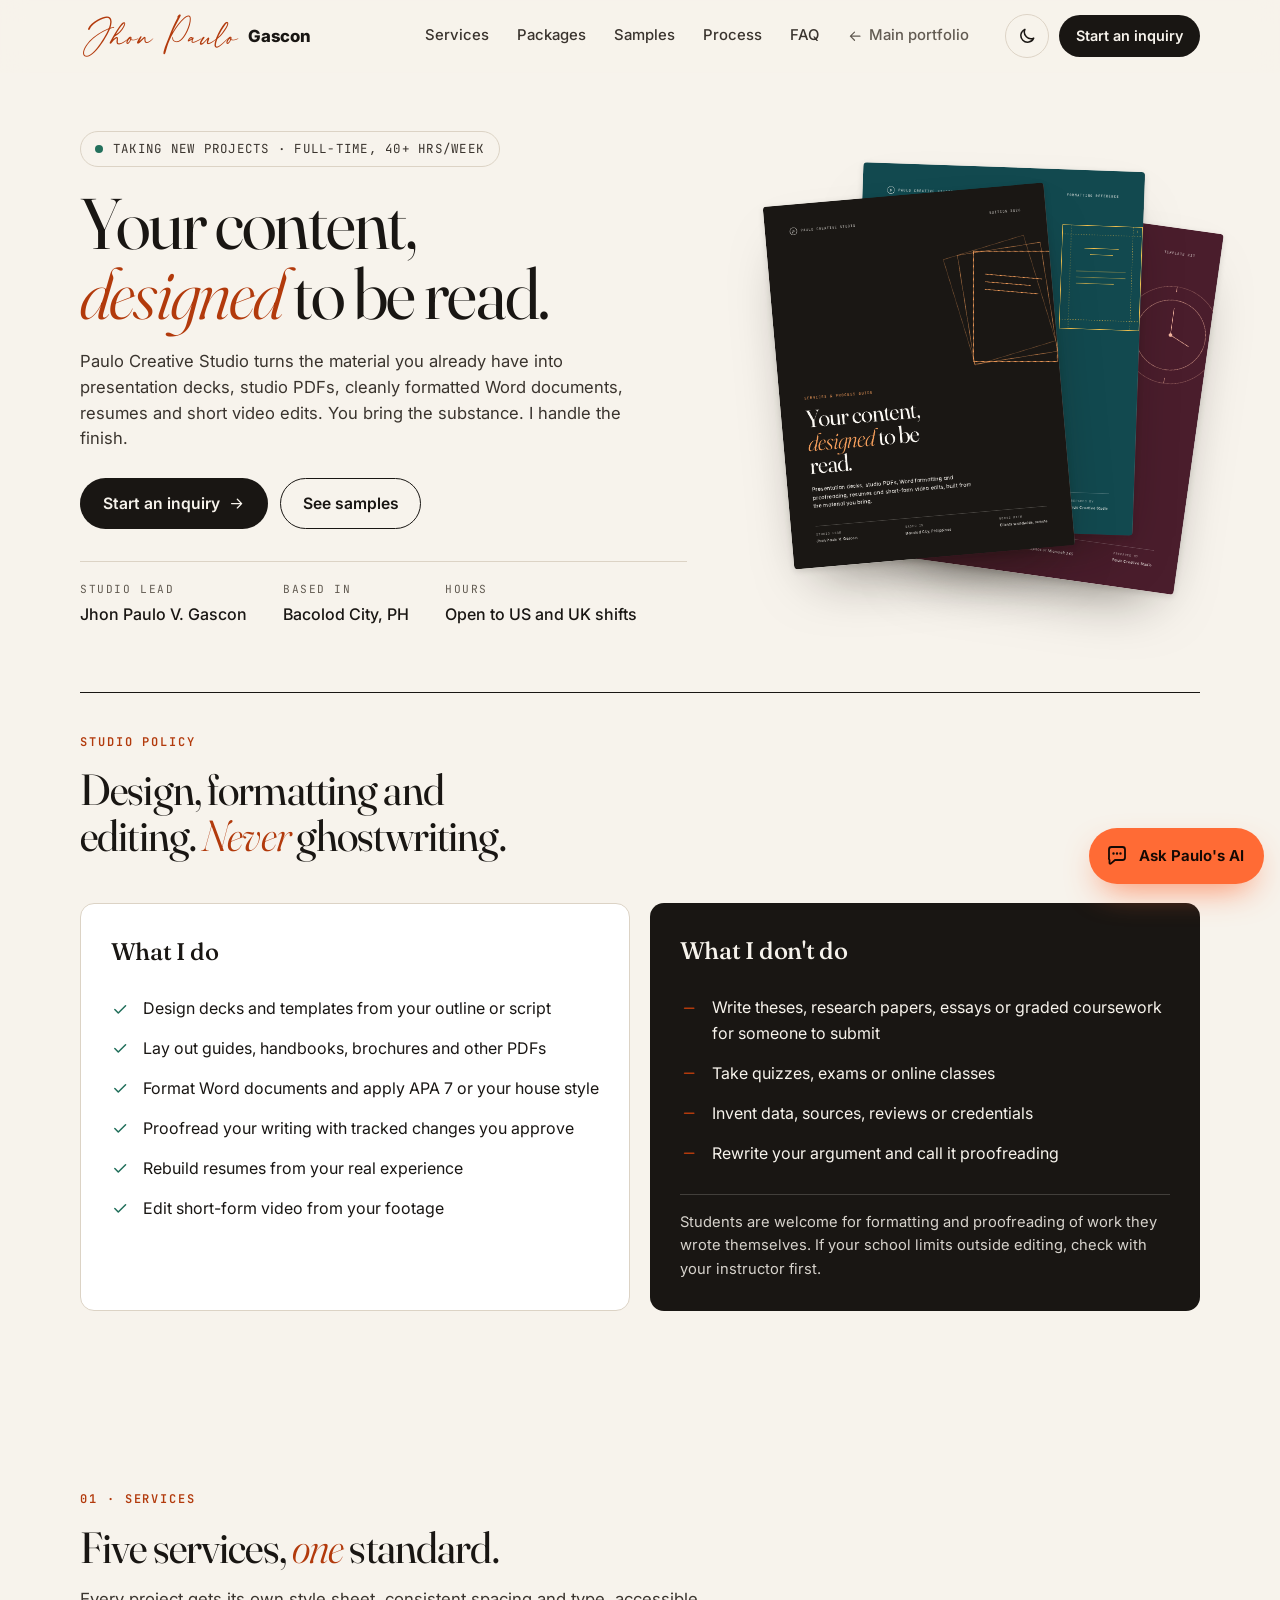
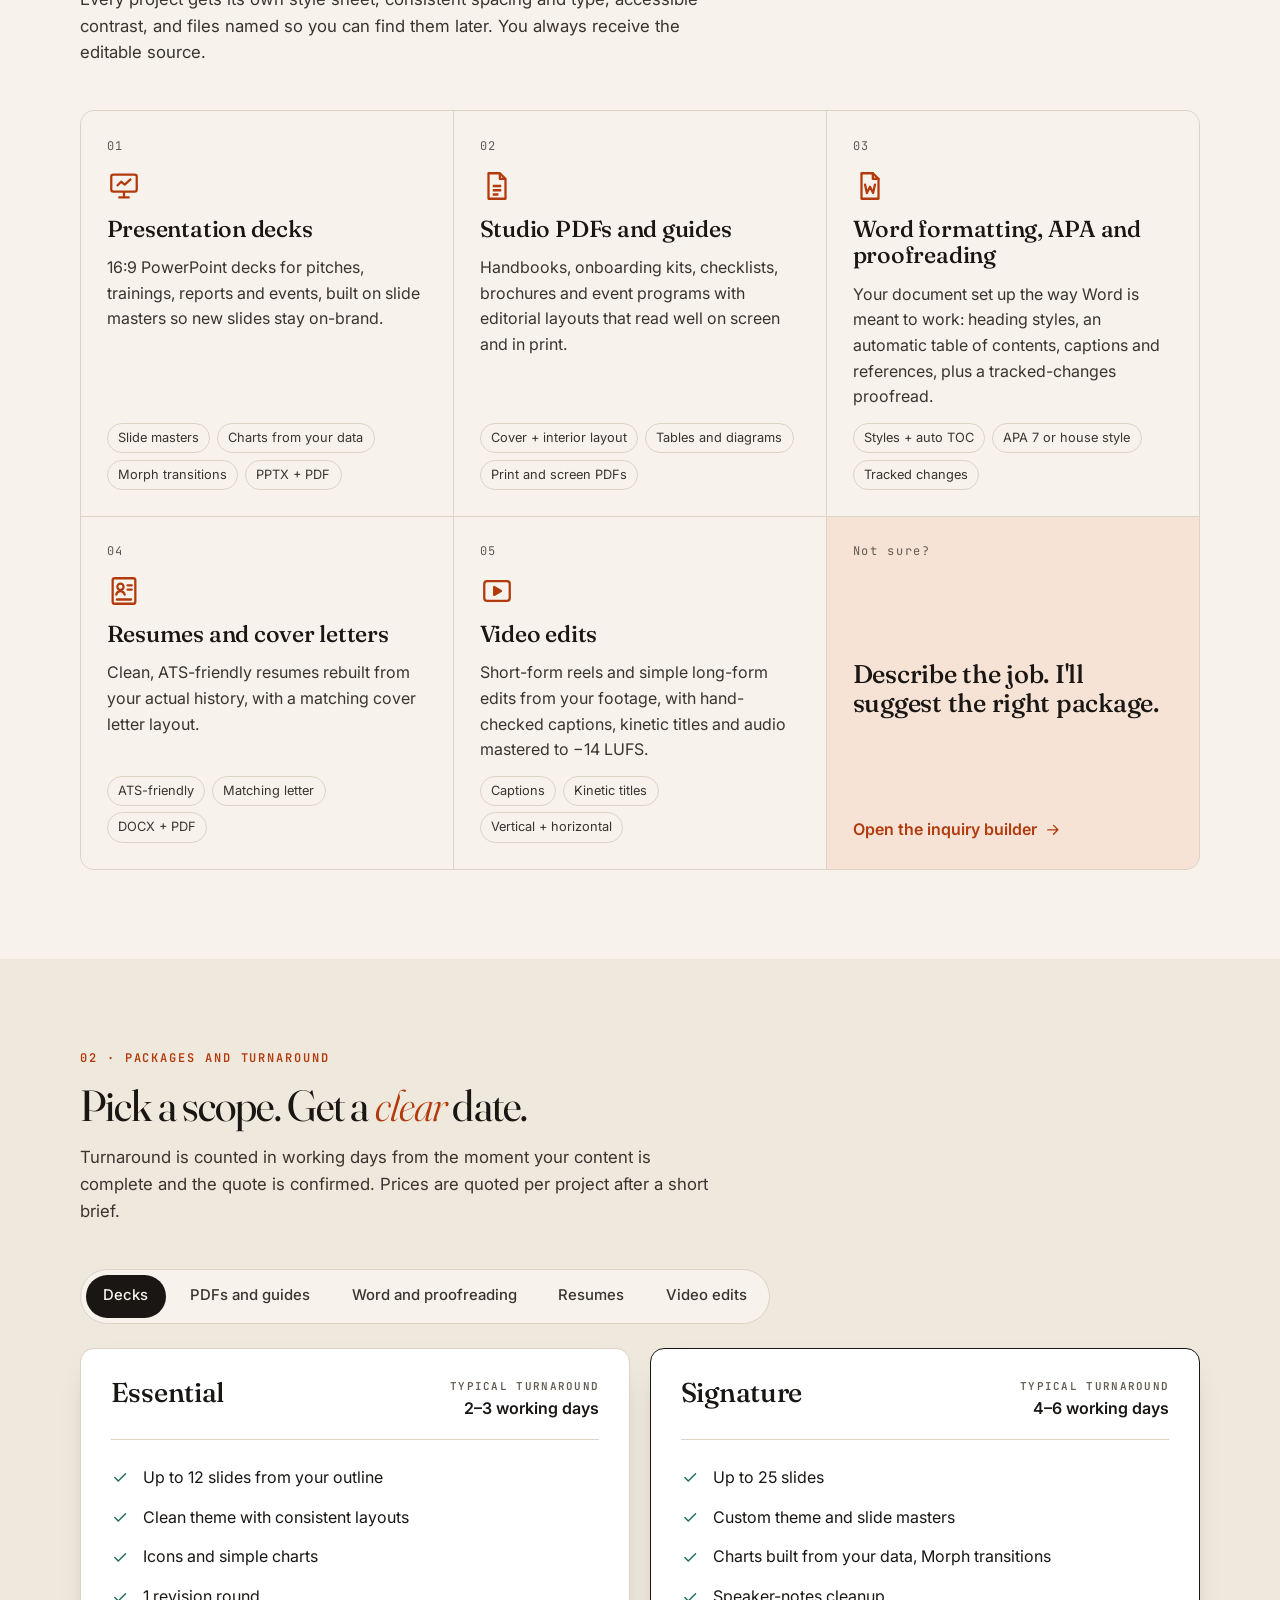
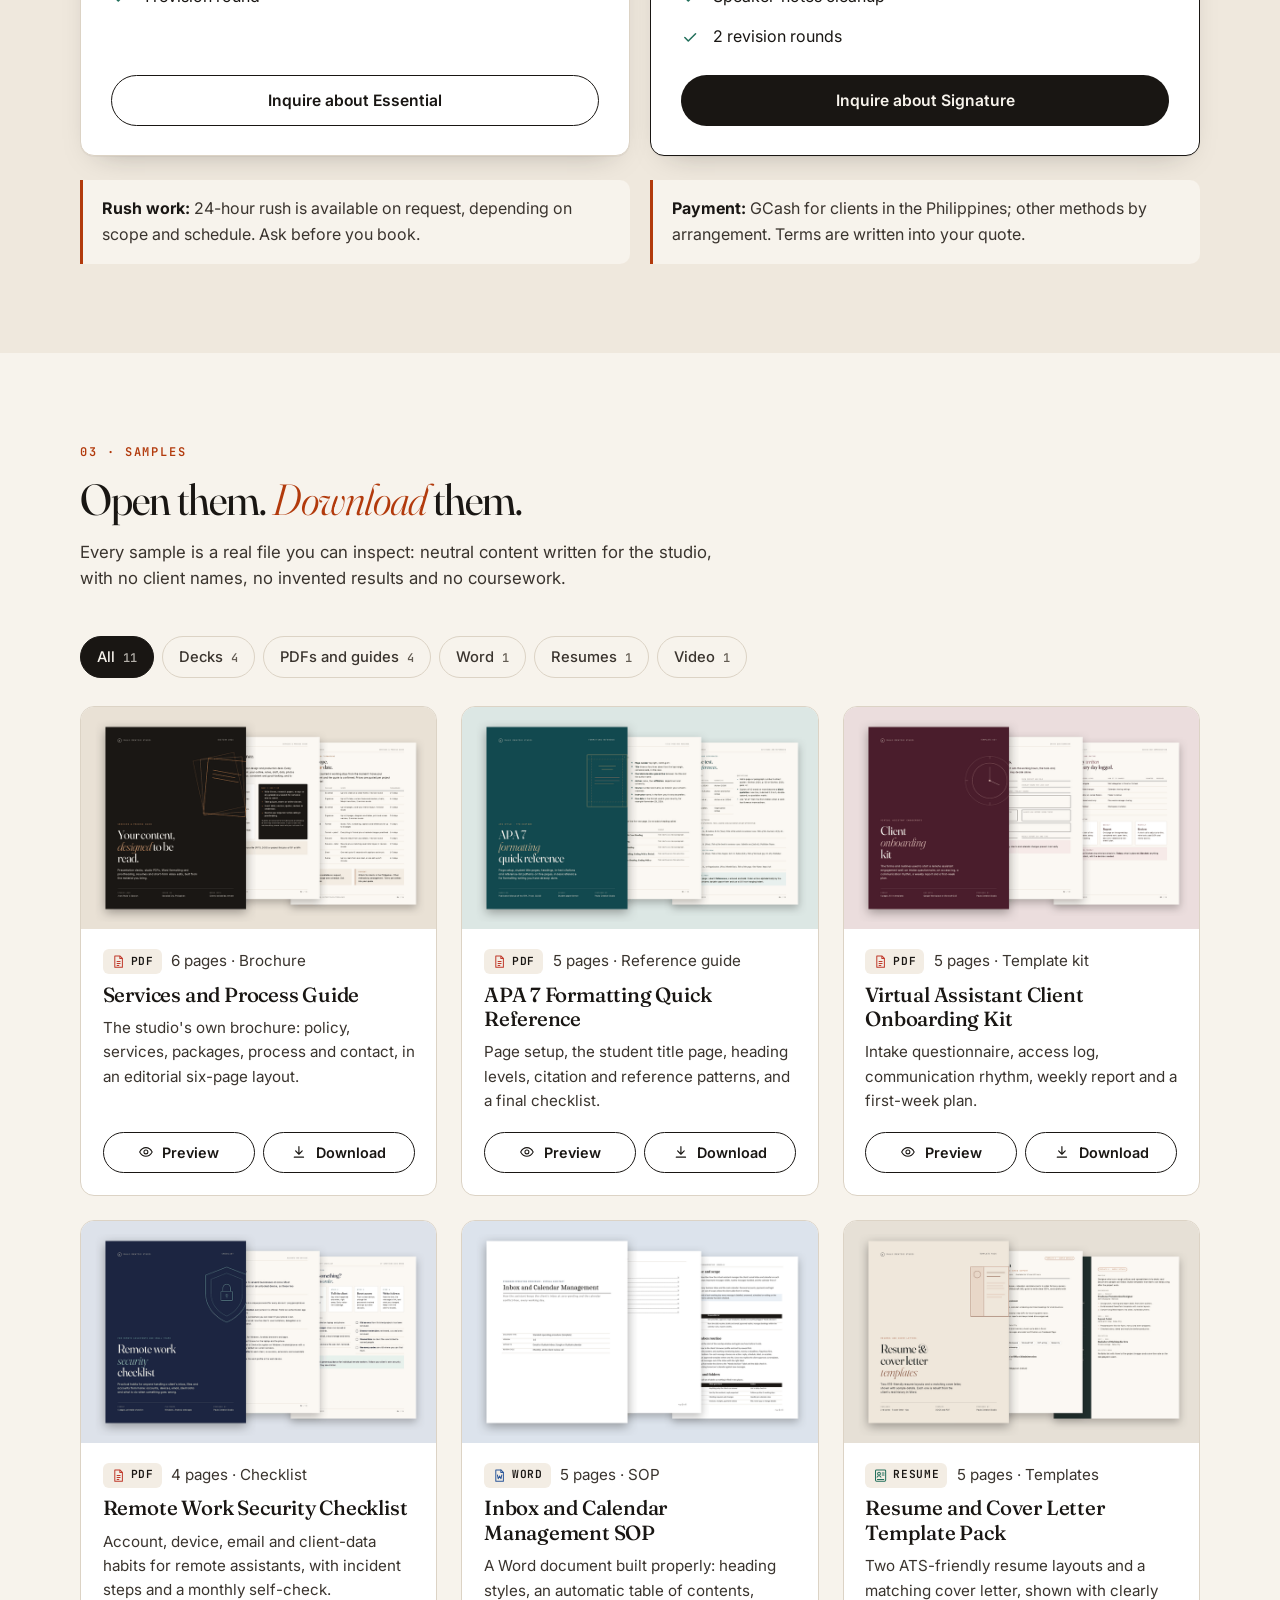
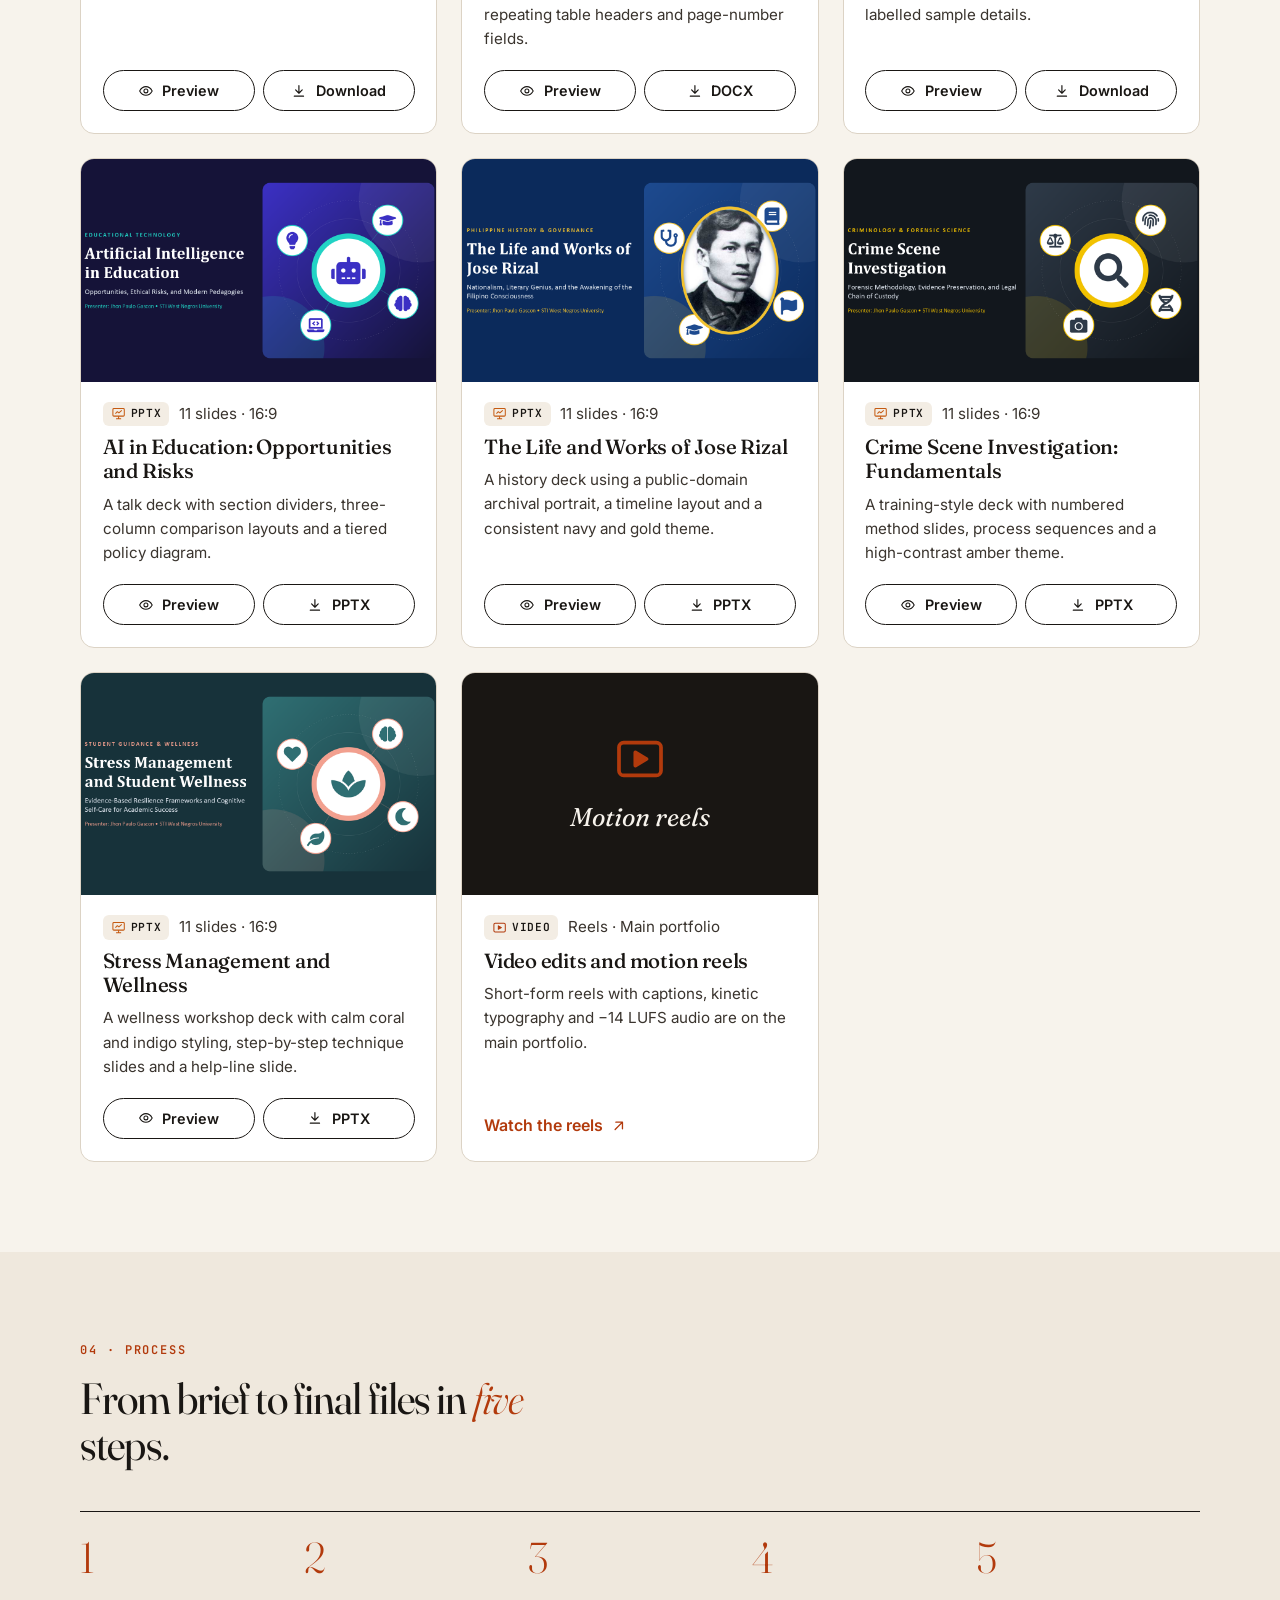
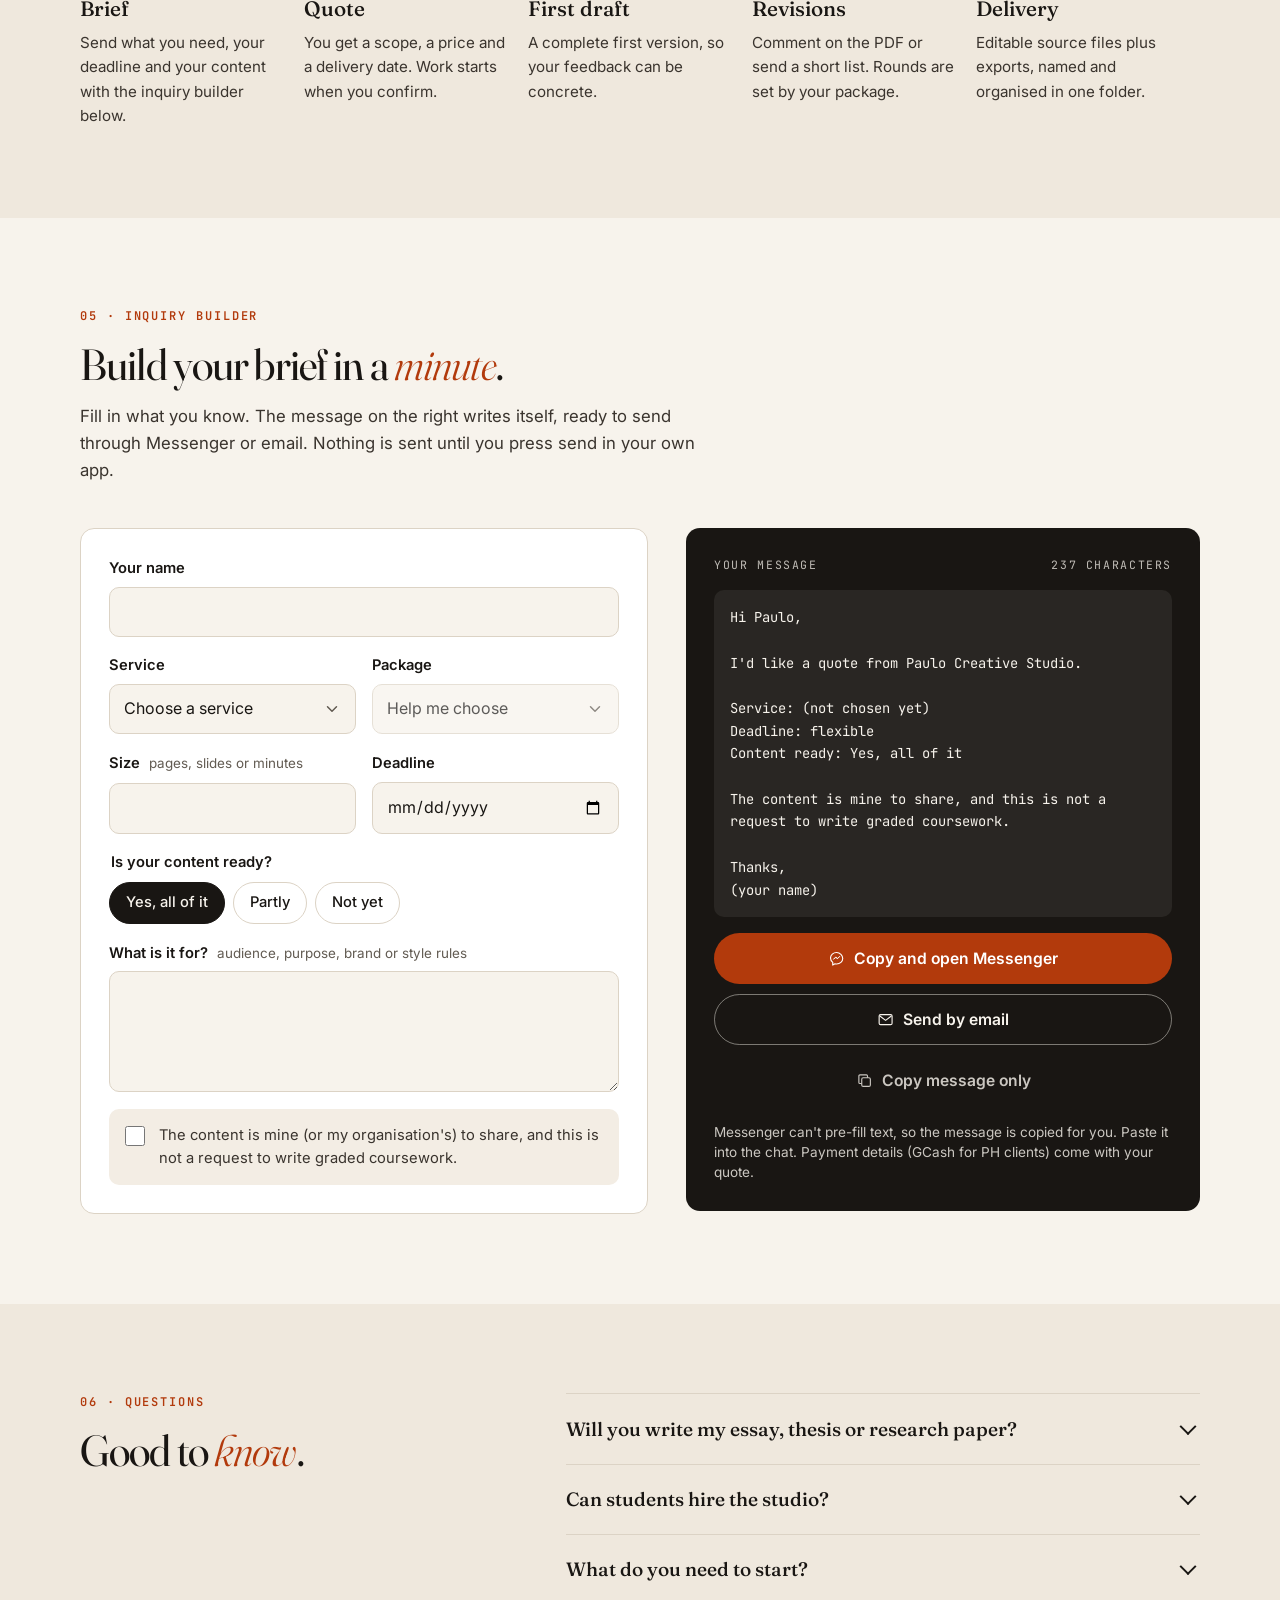
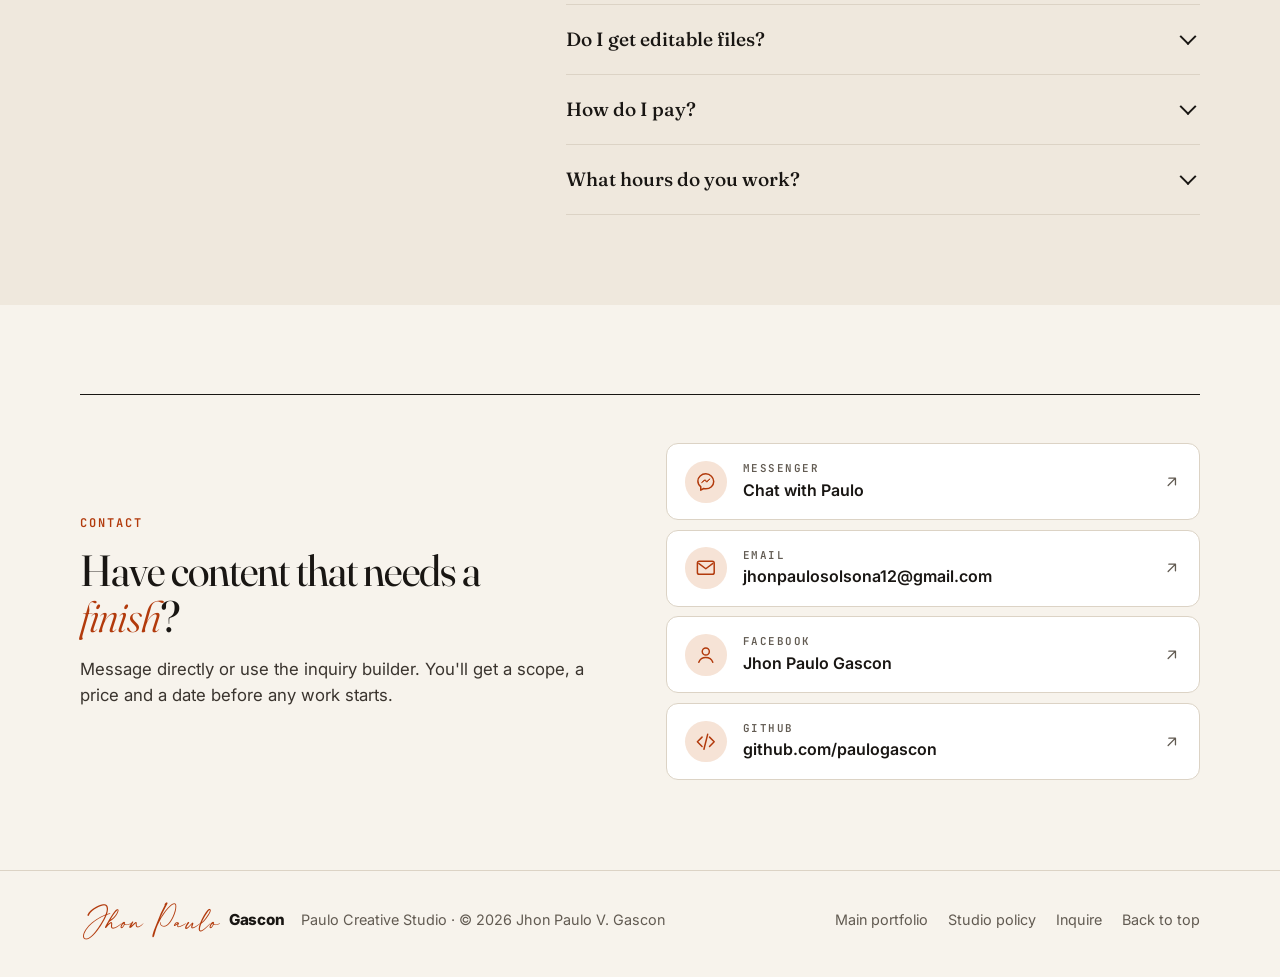
==== commit ad7dd86f: "Add scroll-story globe, Ask Paulo's AI, cursor and page transitions - Globe becomes one fixed WebGL " ====
--- a/freelance/index.html
+++ b/freelance/index.html
@@ -43,6 +43,8 @@
   <link href="https://fonts.googleapis.com/css2?family=Fraunces:ital,opsz,wght@0,9..144,300..700;1,9..144,300..600&family=Inter:wght@400;500;600;700&family=JetBrains+Mono:wght@500;600&display=swap" rel="stylesheet">
   <link rel="preload" href="../assets/fonts/modernline-bold.woff2" as="font" type="font/woff2" crossorigin>
   <link rel="stylesheet" href="css/freelance.css">
+  <link rel="stylesheet" href="../css/motion.css">
+  <link rel="stylesheet" href="../css/assistant.css">
 
   <script type="application/ld+json">
   {
@@ -617,5 +619,7 @@
   </dialog>
 
   <script src="js/freelance.js" defer></script>
+  <script src="../js/motion.js" defer></script>
+  <script src="../js/assistant.js" data-base="../" defer></script>
 </body>
 </html>
--- a/css/motion.css
+++ b/css/motion.css
@@ -0,0 +1,101 @@
+/* ==========================================================================
+   Shared motion layer (js/motion.js): cursor, magnetic buttons,
+   page transitions, scroll progress. Used by the homepage and /freelance/.
+   ========================================================================== */
+
+/* ---------- Page transitions (Chrome, Edge, Safari 18.2+) ---------- */
+@view-transition { navigation: auto; }
+::view-transition-old(root) { animation: vt-out 0.28s cubic-bezier(0.4, 0, 1, 1) both; }
+::view-transition-new(root) { animation: vt-in 0.42s cubic-bezier(0.22, 1, 0.36, 1) both; }
+@keyframes vt-out { to { opacity: 0; transform: translateY(-12px) scale(0.985); filter: blur(3px); } }
+@keyframes vt-in { from { opacity: 0; transform: translateY(18px) scale(1.01); } }
+
+/* The signature wordmark glides between the two pages */
+.site-header .wordmark { view-transition-name: jp-brand; }
+
+/* Fallback fade for other browsers */
+html.is-leaving body { opacity: 0; transform: translateY(-8px); transition: opacity 0.22s ease, transform 0.22s ease; }
+@keyframes page-in { from { opacity: 0; } to { opacity: 1; } }
+@supports not (view-transition-name: none) { body { animation: page-in 0.35s ease both; } }
+
+/* ---------- Scroll progress bar (scroll-driven, no JavaScript) ---------- */
+@supports (animation-timeline: scroll()) {
+    body::after {
+        content: "";
+        position: fixed;
+        top: 0;
+        left: 0;
+        right: 0;
+        height: 2px;
+        z-index: 200;
+        background: linear-gradient(90deg, #ff6b35, #ffb48a);
+        transform-origin: 0 50%;
+        transform: scaleX(0);
+        animation: scroll-progress linear both;
+        animation-timeline: scroll(root block);
+        pointer-events: none;
+    }
+    @keyframes scroll-progress { to { transform: scaleX(1); } }
+}
+
+/* ---------- Glowing cursor (desktop mouse only) ---------- */
+.cursor-ring,
+.cursor-dot {
+    position: fixed;
+    top: 0;
+    left: 0;
+    z-index: 500;
+    pointer-events: none;
+    border-radius: 50%;
+    opacity: 0;
+    transition: opacity 0.25s ease;
+    will-change: transform;
+}
+.has-cursor .cursor-ring,
+.has-cursor .cursor-dot { opacity: 1; }
+.cursor-muted .cursor-ring,
+.cursor-muted .cursor-dot { opacity: 0; }
+.cursor-ring {
+    width: 38px;
+    height: 38px;
+    margin: -19px 0 0 -19px;
+    border: 1.5px solid rgba(255, 107, 53, 0.75);
+    box-shadow: 0 0 22px 2px rgba(255, 107, 53, 0.35), inset 0 0 12px rgba(255, 107, 53, 0.2);
+}
+.cursor-ring::after {
+    content: "";
+    position: absolute;
+    inset: -1.5px;
+    border-radius: 50%;
+    background: rgba(255, 107, 53, 0.12);
+    transform: scale(0.2);
+    opacity: 0;
+    transition: transform 0.3s cubic-bezier(0.22, 1, 0.36, 1), opacity 0.3s ease;
+}
+.cursor-ring.is-hot::after { transform: scale(1); opacity: 1; }
+.cursor-ring.is-hot { border-color: rgba(255, 107, 53, 0.95); }
+.cursor-ring.is-down::after { transform: scale(0.8); }
+.cursor-ring.is-text { opacity: 0 !important; }
+.cursor-dot {
+    width: 6px;
+    height: 6px;
+    margin: -3px 0 0 -3px;
+    background: #ff6b35;
+    box-shadow: 0 0 10px 2px rgba(255, 107, 53, 0.8);
+}
+.cursor-dot.is-text { opacity: 0 !important; }
+/* Size the ring with a transform-free trick so it never fights the follow transform */
+.cursor-ring { transition: opacity 0.25s ease, width 0.3s cubic-bezier(0.22, 1, 0.36, 1), height 0.3s cubic-bezier(0.22, 1, 0.36, 1), margin 0.3s cubic-bezier(0.22, 1, 0.36, 1), border-color 0.2s ease; }
+.cursor-ring.is-hot { width: 58px; height: 58px; margin: -29px 0 0 -29px; }
+:root[data-theme="light"] .cursor-ring { border-color: rgba(214, 74, 24, 0.8); box-shadow: 0 0 18px 1px rgba(255, 107, 53, 0.3); }
+
+/* ---------- Magnetic buttons ---------- */
+.btn, .icon-btn, .pa-launcher, [data-magnetic] { transition-property: translate, transform, background-color, border-color, color, box-shadow, opacity; }
+.is-magnet { transition: translate 0.12s linear !important; }
+.btn:not(.is-magnet), .icon-btn:not(.is-magnet), [data-magnetic]:not(.is-magnet) { transition: translate 0.45s cubic-bezier(0.34, 1.56, 0.64, 1), transform 0.25s ease, background-color 0.25s ease, border-color 0.25s ease, color 0.25s ease, box-shadow 0.25s ease; }
+
+@media (prefers-reduced-motion: reduce) {
+    @view-transition { navigation: none; }
+    body { animation: none !important; }
+    body::after { display: none; }
+}
--- a/css/assistant.css
+++ b/css/assistant.css
@@ -0,0 +1,266 @@
+/* ==========================================================================
+   "Ask Paulo's AI" chat bubble (js/assistant.js).
+   Self-contained tokens so it looks the same on the homepage and /freelance/.
+   ========================================================================== */
+.pa {
+    --pa-accent: #ff6b35;
+    --pa-on-accent: #140904;
+    --pa-bg: #16181b;
+    --pa-surface: #1e2125;
+    --pa-line: rgba(242, 239, 233, 0.12);
+    --pa-text: #f2efe9;
+    --pa-muted: #aaa59c;
+    --pa-user: #ff6b35;
+    --pa-user-text: #140904;
+    --pa-link: #ff9a6e;
+    --pa-shadow: 0 24px 60px -20px rgba(0, 0, 0, 0.75), 0 0 0 1px rgba(255, 255, 255, 0.04) inset;
+    --pa-ok: #3ddc84;
+    position: fixed;
+    right: max(16px, env(safe-area-inset-right));
+    bottom: calc(16px + env(safe-area-inset-bottom));
+    z-index: 90;
+    display: flex;
+    flex-direction: column;
+    align-items: flex-end;
+    gap: 12px;
+    font-family: "Instrument Sans", "Inter", "Segoe UI", system-ui, sans-serif;
+    font-size: 15px;
+    line-height: 1.5;
+    color: var(--pa-text);
+}
+:root[data-theme="light"] .pa {
+    --pa-bg: #fbfaf6;
+    --pa-surface: #f1ede5;
+    --pa-line: rgba(20, 20, 20, 0.12);
+    --pa-text: #141414;
+    --pa-muted: #5a554e;
+    --pa-link: #b23c0f;
+    --pa-shadow: 0 24px 60px -24px rgba(40, 30, 10, 0.45), 0 0 0 1px rgba(20, 20, 20, 0.06);
+    --pa-ok: #13814a;
+}
+
+.pa-visually-hidden {
+    position: absolute !important;
+    width: 1px; height: 1px;
+    overflow: hidden;
+    clip: rect(0 0 0 0);
+    white-space: nowrap;
+}
+
+/* ---------- Launcher ---------- */
+.pa-launcher {
+    display: inline-flex;
+    align-items: center;
+    gap: 10px;
+    height: 56px;
+    padding: 0 20px 0 16px;
+    border: 0;
+    border-radius: 999px;
+    background: var(--pa-accent);
+    color: var(--pa-on-accent);
+    font: inherit;
+    font-weight: 650;
+    cursor: pointer;
+    box-shadow: 0 14px 34px -12px rgba(255, 107, 53, 0.85), 0 0 0 0 rgba(255, 107, 53, 0.45);
+    animation: pa-pulse 3.2s ease-out 2.5s 3;
+    transition: translate 0.25s cubic-bezier(0.22, 1, 0.36, 1), box-shadow 0.25s ease;
+}
+.pa-launcher svg { width: 24px; height: 24px; flex: none; }
+.pa-launcher:hover { box-shadow: 0 18px 40px -12px rgba(255, 107, 53, 1); }
+.pa-launcher:focus-visible { outline: 3px solid var(--pa-text); outline-offset: 3px; }
+.pa[data-open="true"] .pa-launcher { background: var(--pa-surface); color: var(--pa-text); box-shadow: var(--pa-shadow); animation: none; }
+@keyframes pa-pulse {
+    0% { box-shadow: 0 14px 34px -12px rgba(255, 107, 53, 0.85), 0 0 0 0 rgba(255, 107, 53, 0.5); }
+    70%, 100% { box-shadow: 0 14px 34px -12px rgba(255, 107, 53, 0.85), 0 0 0 16px rgba(255, 107, 53, 0); }
+}
+@media (max-width: 600px) {
+    .pa-launcher { width: 56px; padding: 0; justify-content: center; }
+    .pa-launcher-label { display: none; }
+}
+
+/* ---------- Panel ---------- */
+.pa-panel {
+    display: flex;
+    flex-direction: column;
+    width: min(380px, calc(100vw - 32px));
+    height: min(580px, calc(100vh - 110px));
+    height: min(580px, calc(100dvh - 110px));
+    border-radius: 20px;
+    background: var(--pa-bg);
+    box-shadow: var(--pa-shadow);
+    overflow: hidden;
+    transform-origin: 100% 100%;
+    opacity: 0;
+    transform: translateY(10px) scale(0.97);
+    transition: opacity 0.2s ease, transform 0.25s cubic-bezier(0.22, 1, 0.36, 1);
+}
+.pa-panel[hidden] { display: none; }
+.pa-panel.is-open { opacity: 1; transform: none; }
+
+.pa-head {
+    display: flex;
+    align-items: center;
+    gap: 12px;
+    padding: 14px 14px 14px 16px;
+    border-bottom: 1px solid var(--pa-line);
+}
+.pa-avatar {
+    position: relative;
+    display: grid;
+    place-items: center;
+    width: 40px; height: 40px;
+    flex: none;
+    border-radius: 50%;
+    background: var(--pa-accent);
+    color: var(--pa-on-accent);
+    font-weight: 800;
+    font-size: 14px;
+    letter-spacing: 0.02em;
+}
+.pa-dot {
+    position: absolute;
+    right: 0; bottom: 0;
+    width: 11px; height: 11px;
+    border-radius: 50%;
+    background: var(--pa-ok);
+    border: 2px solid var(--pa-bg);
+}
+.pa-titles { flex: 1; min-width: 0; }
+.pa-title { margin: 0; font-size: 16px; font-weight: 700; line-height: 1.2; }
+.pa-sub { margin: 2px 0 0; font-size: 12.5px; color: var(--pa-muted); }
+.pa-close {
+    display: grid; place-items: center;
+    width: 36px; height: 36px;
+    border: 0; border-radius: 50%;
+    background: transparent;
+    color: var(--pa-muted);
+    cursor: pointer;
+}
+.pa-close svg { width: 20px; height: 20px; }
+.pa-close:hover { background: var(--pa-surface); color: var(--pa-text); }
+.pa-close:focus-visible { outline: 2px solid var(--pa-accent); outline-offset: 1px; }
+
+.pa-log {
+    flex: 1;
+    display: flex;
+    flex-direction: column;
+    gap: 10px;
+    padding: 16px;
+    overflow-y: auto;
+    overscroll-behavior: contain;
+    scroll-behavior: smooth;
+}
+.pa-msg {
+    max-width: 88%;
+    padding: 10px 13px;
+    border-radius: 16px;
+    font-size: 14.5px;
+    line-height: 1.5;
+    overflow-wrap: anywhere;
+    animation: pa-in 0.25s cubic-bezier(0.22, 1, 0.36, 1) both;
+}
+.pa-msg--bot { align-self: flex-start; background: var(--pa-surface); border-bottom-left-radius: 6px; }
+.pa-msg--user { align-self: flex-end; background: var(--pa-user); color: var(--pa-user-text); border-bottom-right-radius: 6px; font-weight: 500; }
+.pa-msg ul { margin: 6px 0 2px; padding-left: 18px; }
+.pa-msg li { margin: 2px 0; }
+.pa-msg a { color: var(--pa-link); text-decoration: underline; text-underline-offset: 2px; }
+.pa-msg b { font-weight: 650; }
+@keyframes pa-in { from { opacity: 0; transform: translateY(6px); } to { opacity: 1; transform: none; } }
+
+.pa-typing { display: inline-flex; gap: 4px; padding: 13px 14px; }
+.pa-typing span { width: 7px; height: 7px; border-radius: 50%; background: var(--pa-muted); animation: pa-blink 1s infinite ease-in-out; }
+.pa-typing span:nth-child(2) { animation-delay: 0.15s; }
+.pa-typing span:nth-child(3) { animation-delay: 0.3s; }
+@keyframes pa-blink { 0%, 80%, 100% { opacity: 0.25; transform: none; } 40% { opacity: 1; transform: translateY(-2px); } }
+
+.pa-inline-handoff {
+    align-self: flex-start;
+    display: inline-flex; align-items: center; gap: 8px;
+    margin-top: -2px;
+    padding: 7px 12px;
+    border: 1px solid var(--pa-line);
+    border-radius: 999px;
+    background: transparent;
+    color: var(--pa-text);
+    font: inherit; font-size: 13px; font-weight: 600;
+    cursor: pointer;
+}
+.pa-inline-handoff svg { width: 15px; height: 15px; color: #0a7cff; }
+.pa-inline-handoff:hover { border-color: var(--pa-accent); }
+
+.pa-chips {
+    display: flex;
+    gap: 8px;
+    padding: 0 16px 10px;
+    overflow-x: auto;
+    scrollbar-width: none;
+}
+.pa-chips::-webkit-scrollbar { display: none; }
+.pa-chip {
+    flex: none;
+    padding: 7px 12px;
+    border: 1px solid var(--pa-line);
+    border-radius: 999px;
+    background: transparent;
+    color: var(--pa-text);
+    font: inherit; font-size: 13px; font-weight: 550;
+    cursor: pointer;
+    transition: border-color 0.2s ease, background-color 0.2s ease;
+}
+.pa-chip:hover { border-color: var(--pa-accent); background: rgba(255, 107, 53, 0.08); }
+.pa-chip:focus-visible, .pa-inline-handoff:focus-visible, .pa-handoff:focus-visible { outline: 2px solid var(--pa-accent); outline-offset: 2px; }
+
+.pa-foot { padding: 0 16px 14px; border-top: 1px solid var(--pa-line); }
+.pa-form { display: flex; gap: 8px; padding-top: 12px; }
+.pa-input {
+    flex: 1;
+    min-width: 0;
+    height: 44px;
+    padding: 0 14px;
+    border: 1px solid var(--pa-line);
+    border-radius: 12px;
+    background: var(--pa-surface);
+    color: var(--pa-text);
+    font: inherit;
+    font-size: 16px; /* no zoom-on-focus on phones */
+}
+.pa-input::placeholder { color: var(--pa-muted); }
+.pa-input:focus { outline: 2px solid var(--pa-accent); outline-offset: 0; border-color: transparent; }
+.pa-send {
+    display: grid; place-items: center;
+    width: 44px; height: 44px;
+    flex: none;
+    border: 0; border-radius: 12px;
+    background: var(--pa-accent);
+    color: var(--pa-on-accent);
+    cursor: pointer;
+}
+.pa-send svg { width: 20px; height: 20px; }
+.pa-send:focus-visible { outline: 2px solid var(--pa-text); outline-offset: 2px; }
+.pa-handoff {
+    display: flex; align-items: center; justify-content: center; gap: 8px;
+    margin-top: 10px;
+    height: 40px;
+    border-radius: 12px;
+    border: 1px solid var(--pa-line);
+    color: var(--pa-text);
+    font-size: 14px; font-weight: 650;
+    text-decoration: none;
+}
+.pa-handoff svg { width: 18px; height: 18px; color: #0a7cff; }
+.pa-handoff:hover { border-color: var(--pa-accent); }
+.pa-note { margin: 8px 0 0; font-size: 11.5px; line-height: 1.4; color: var(--pa-muted); text-align: center; }
+
+@media (max-width: 600px) {
+    .pa[data-open="true"] { left: 8px; right: 8px; bottom: calc(8px + env(safe-area-inset-bottom)); }
+    .pa-panel { width: 100%; height: min(620px, calc(100dvh - 90px)); }
+}
+
+@media (prefers-reduced-motion: reduce) {
+    .pa-launcher, .pa-msg, .pa-typing span { animation: none; }
+    .pa-panel { transition: none; transform: none; }
+}
+
+/* Page resets remove list bullets; bring them back inside answers */
+.pa-msg ul { list-style: disc; }
+.pa-msg li::marker { color: var(--pa-accent); }
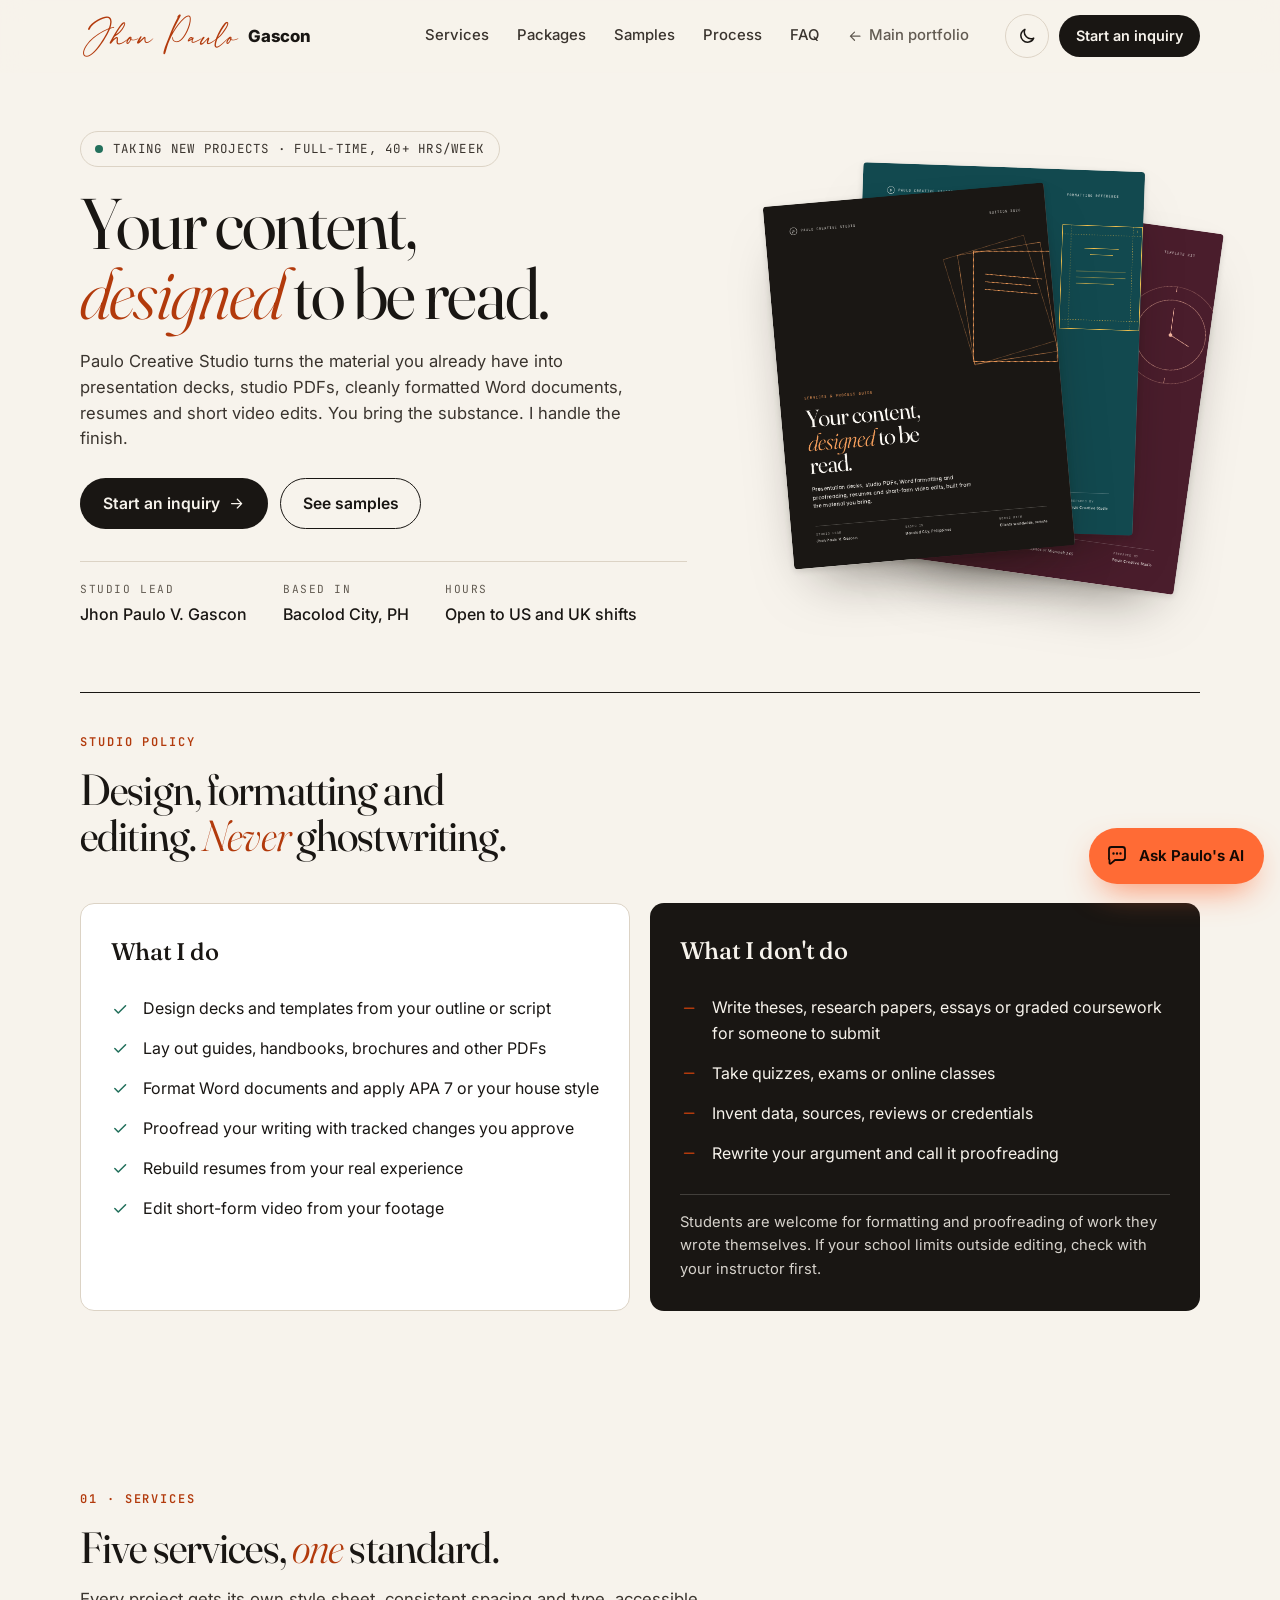
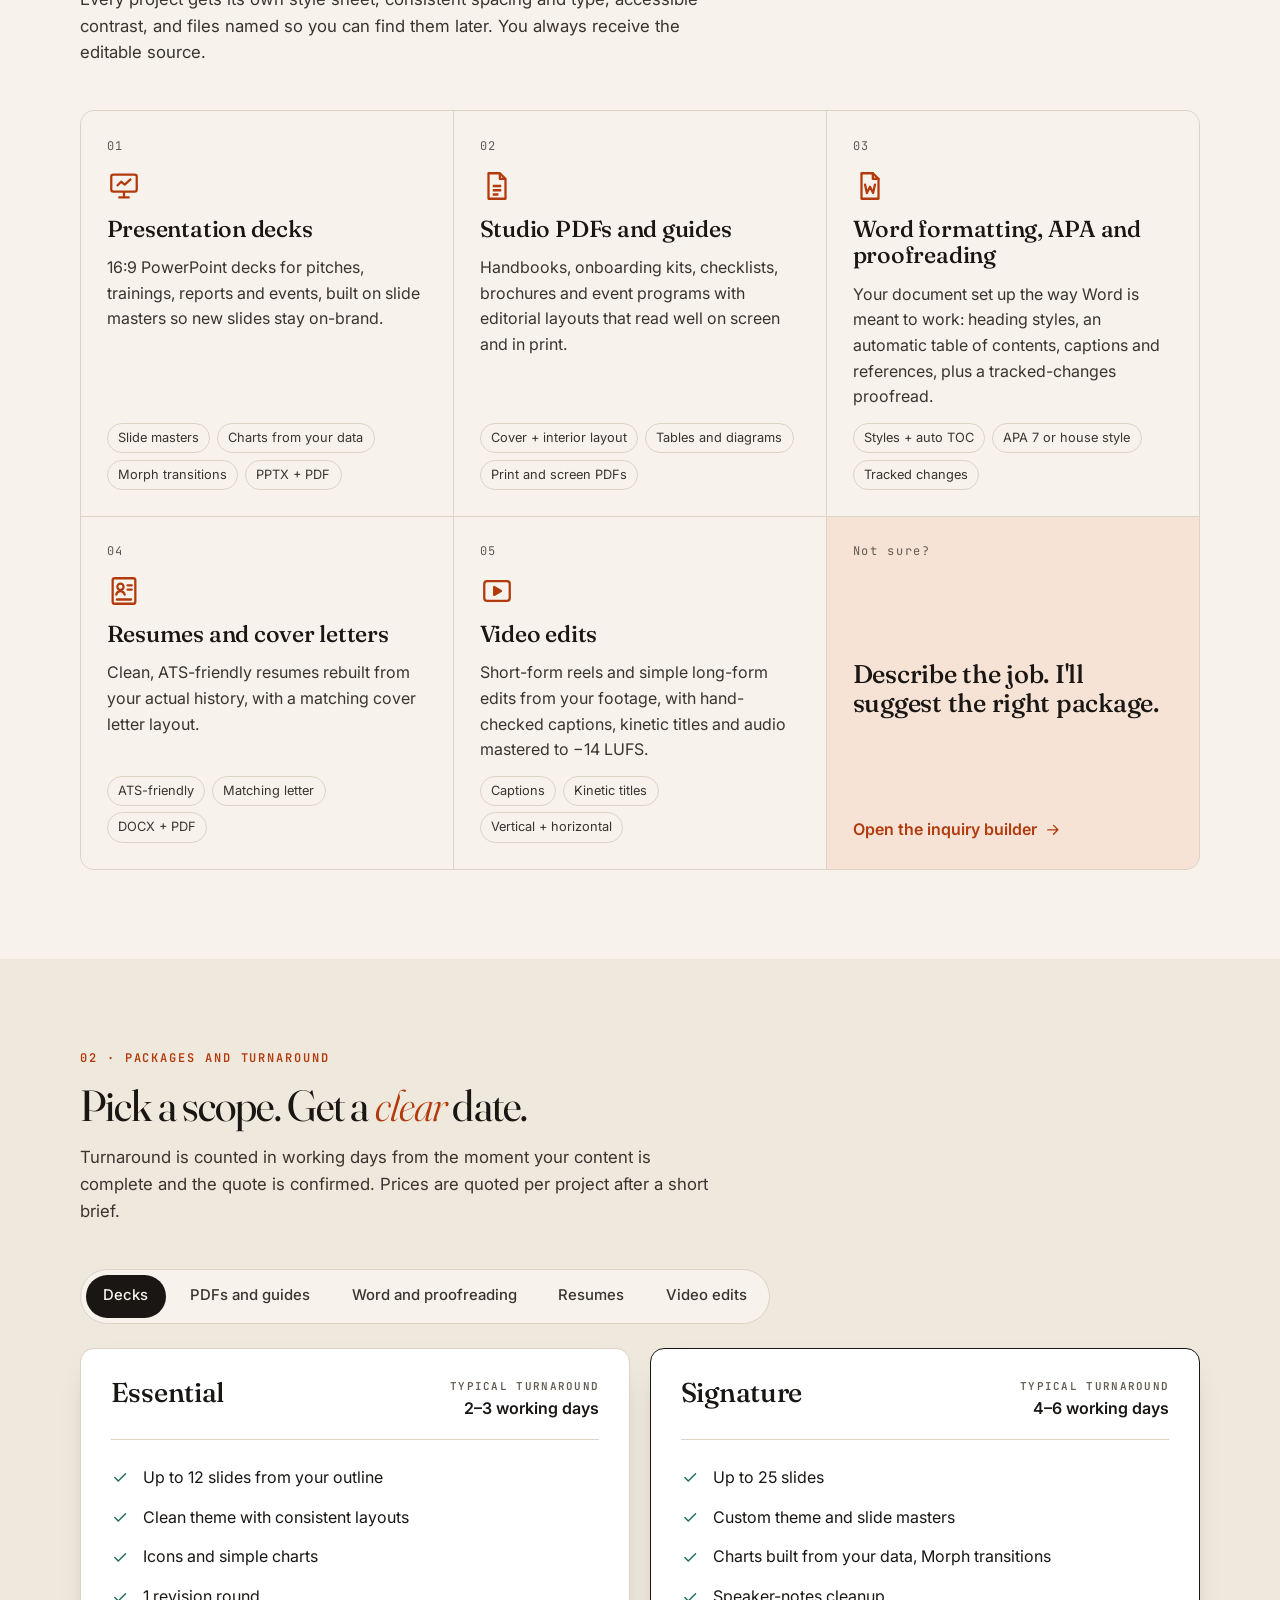
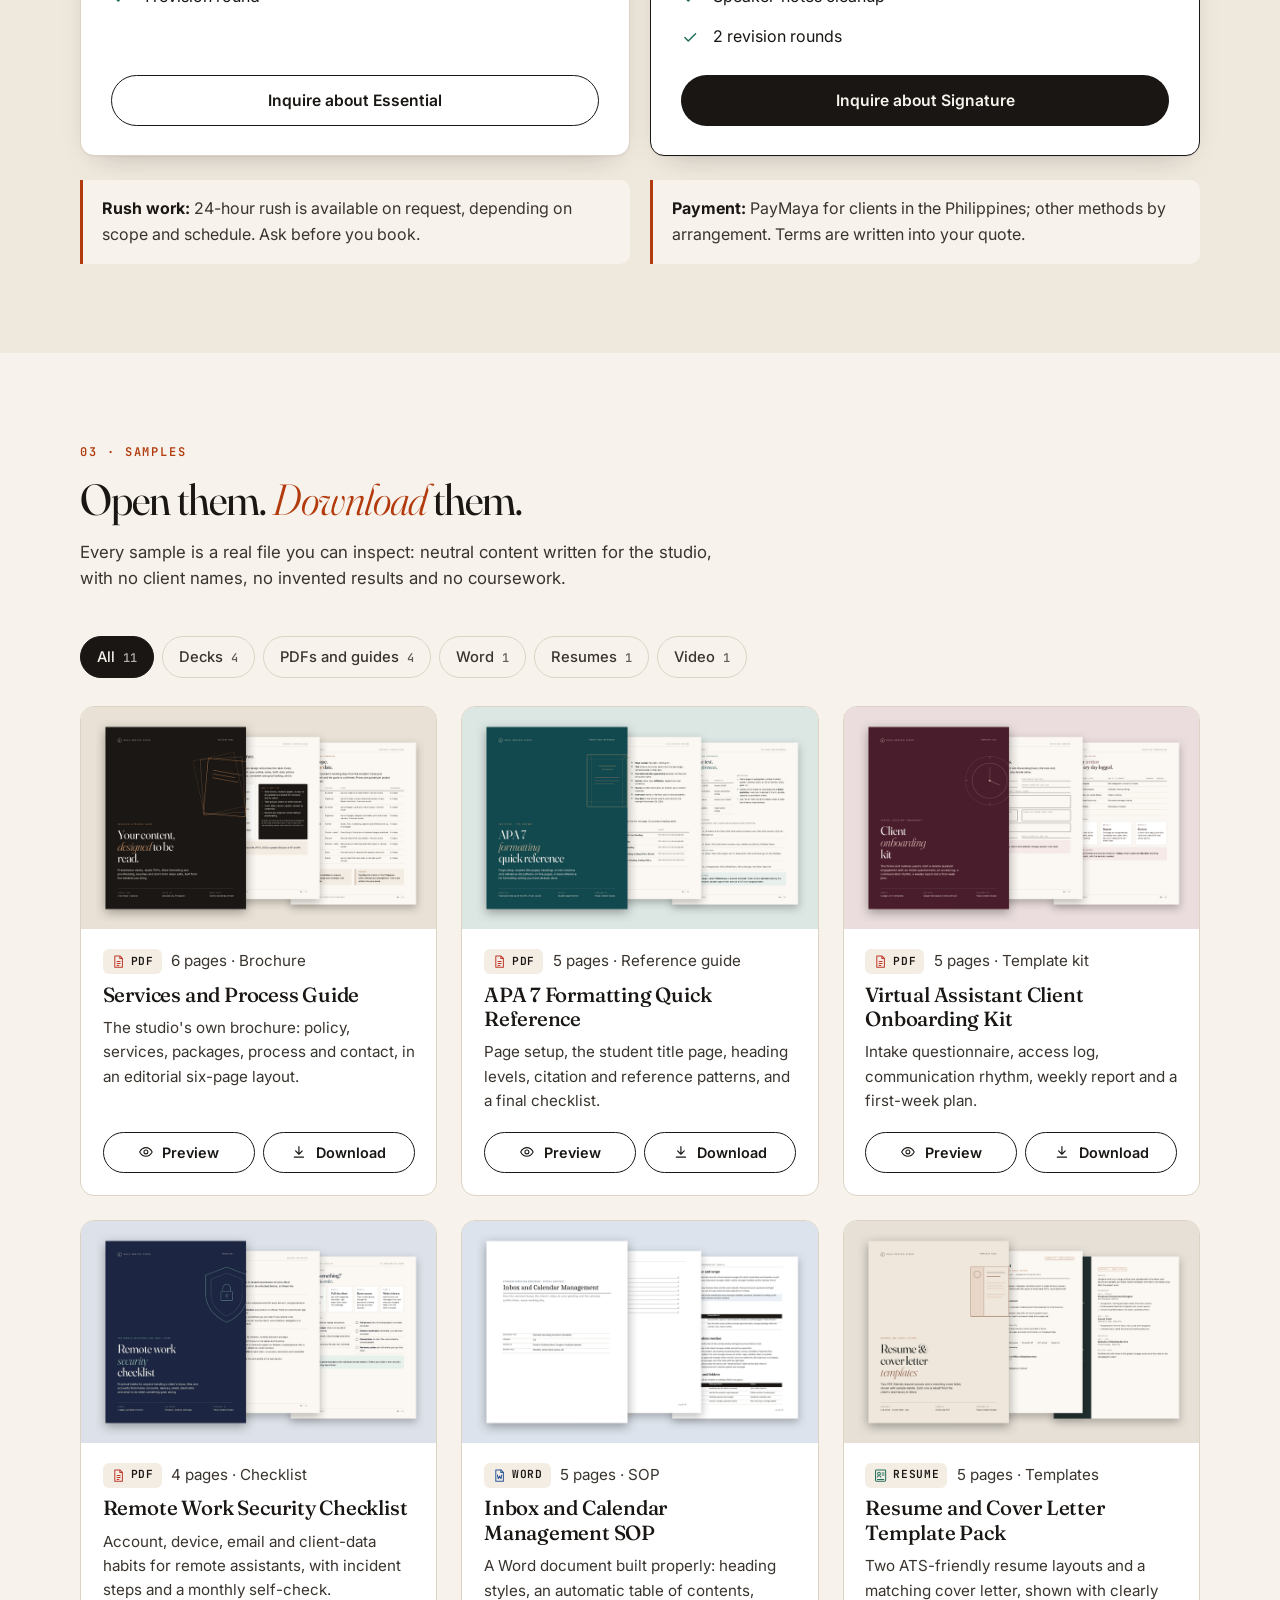
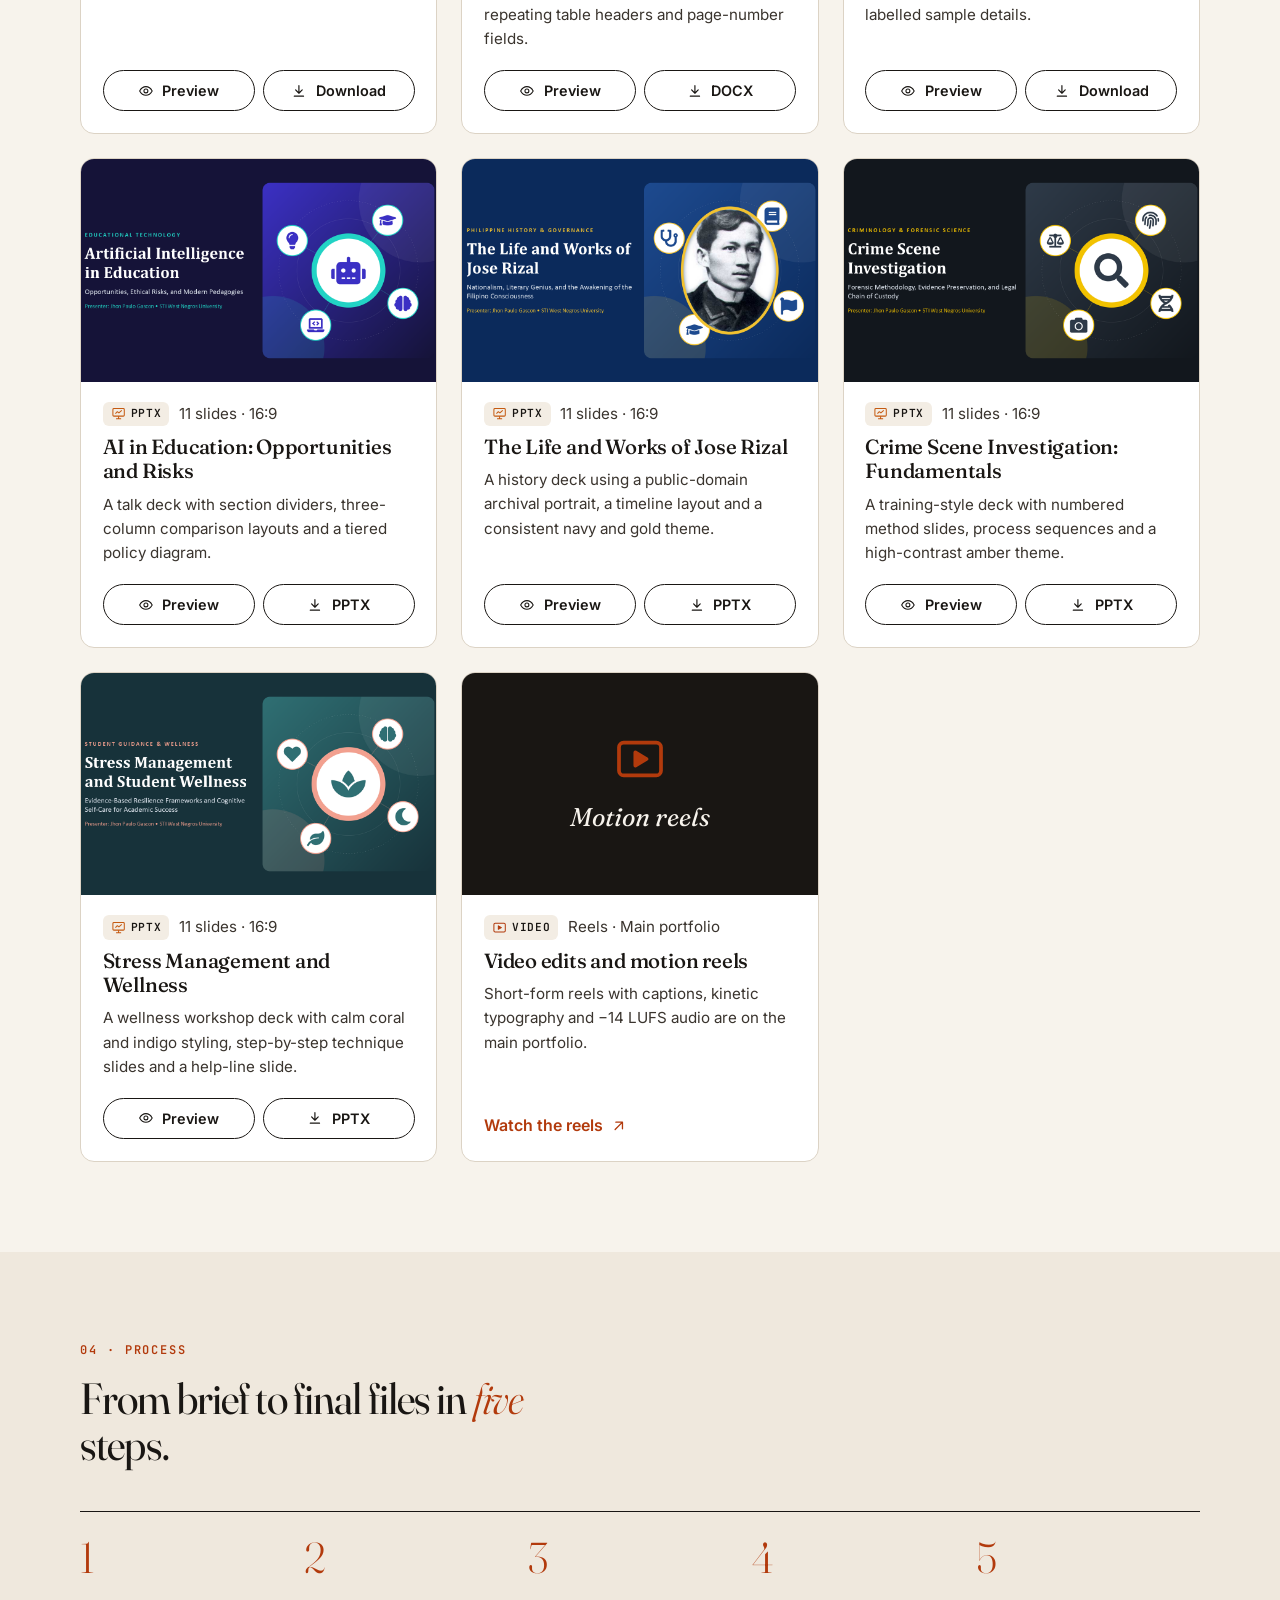
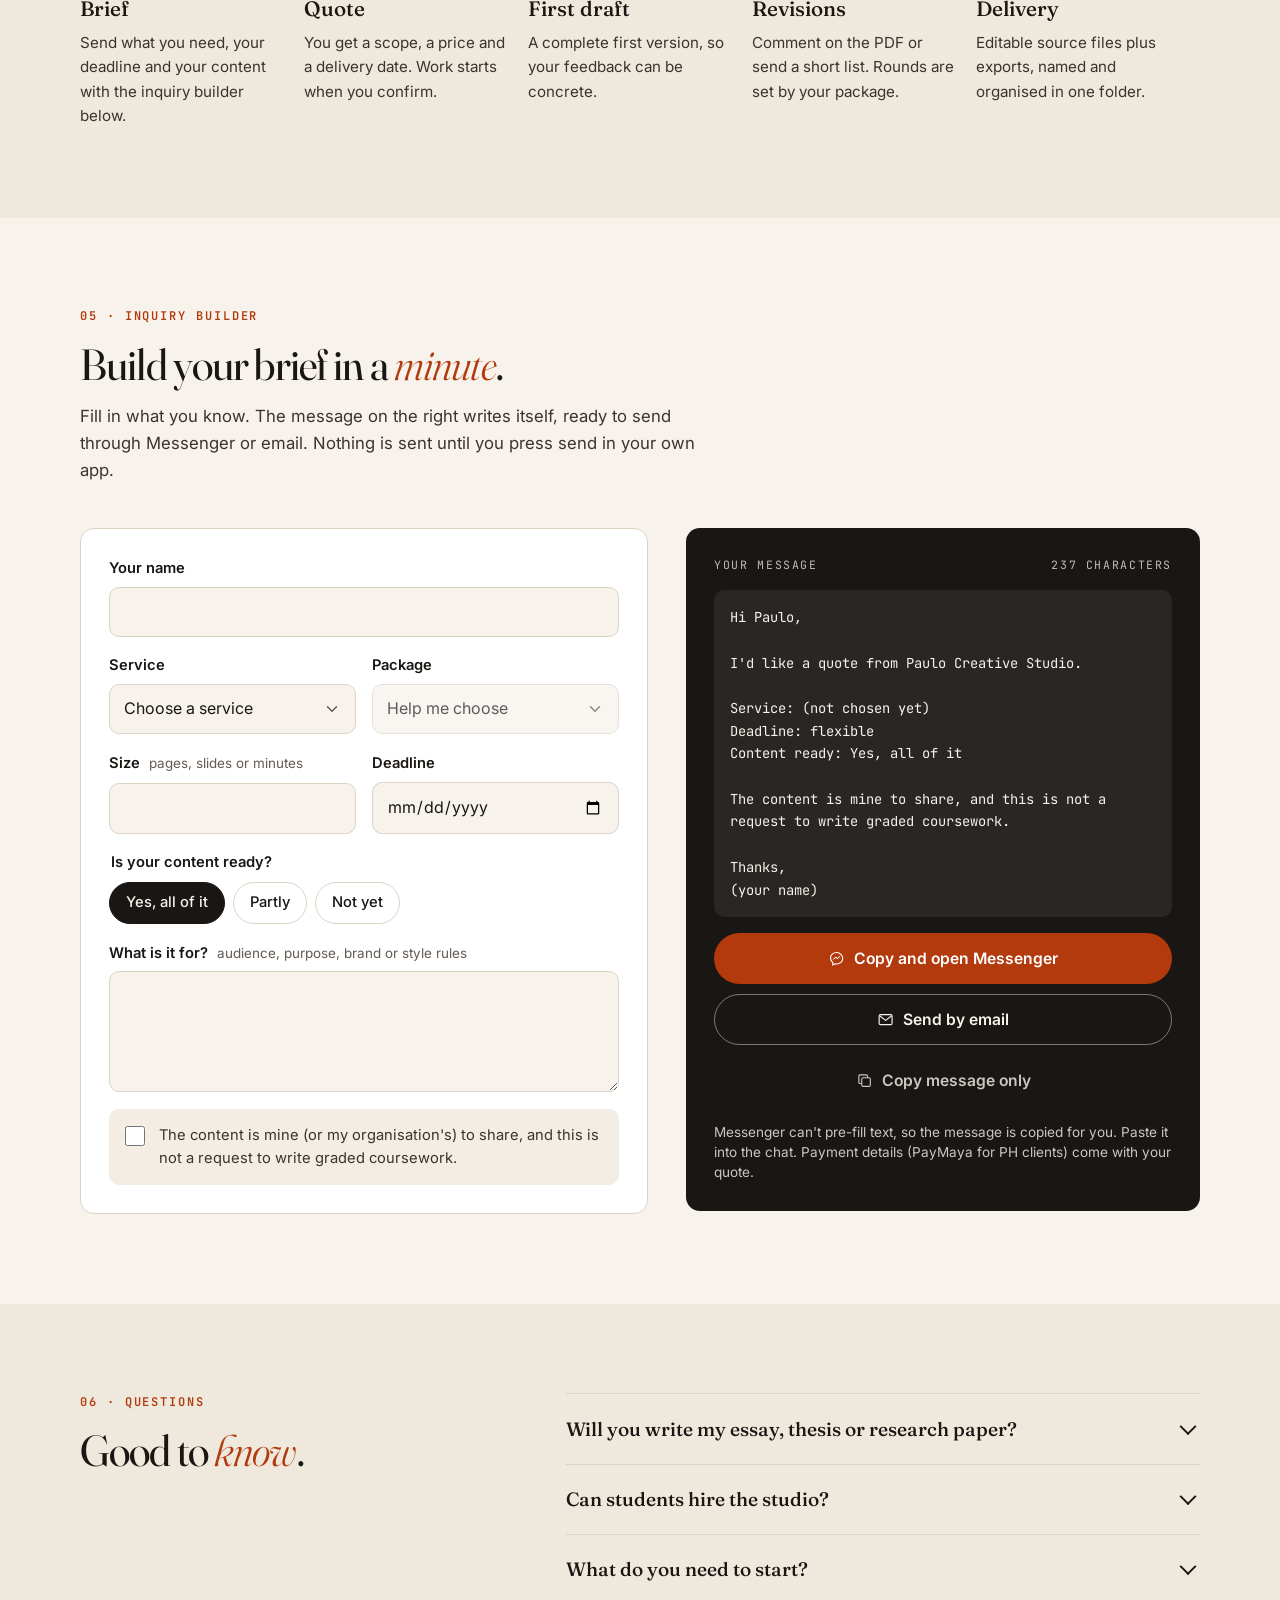
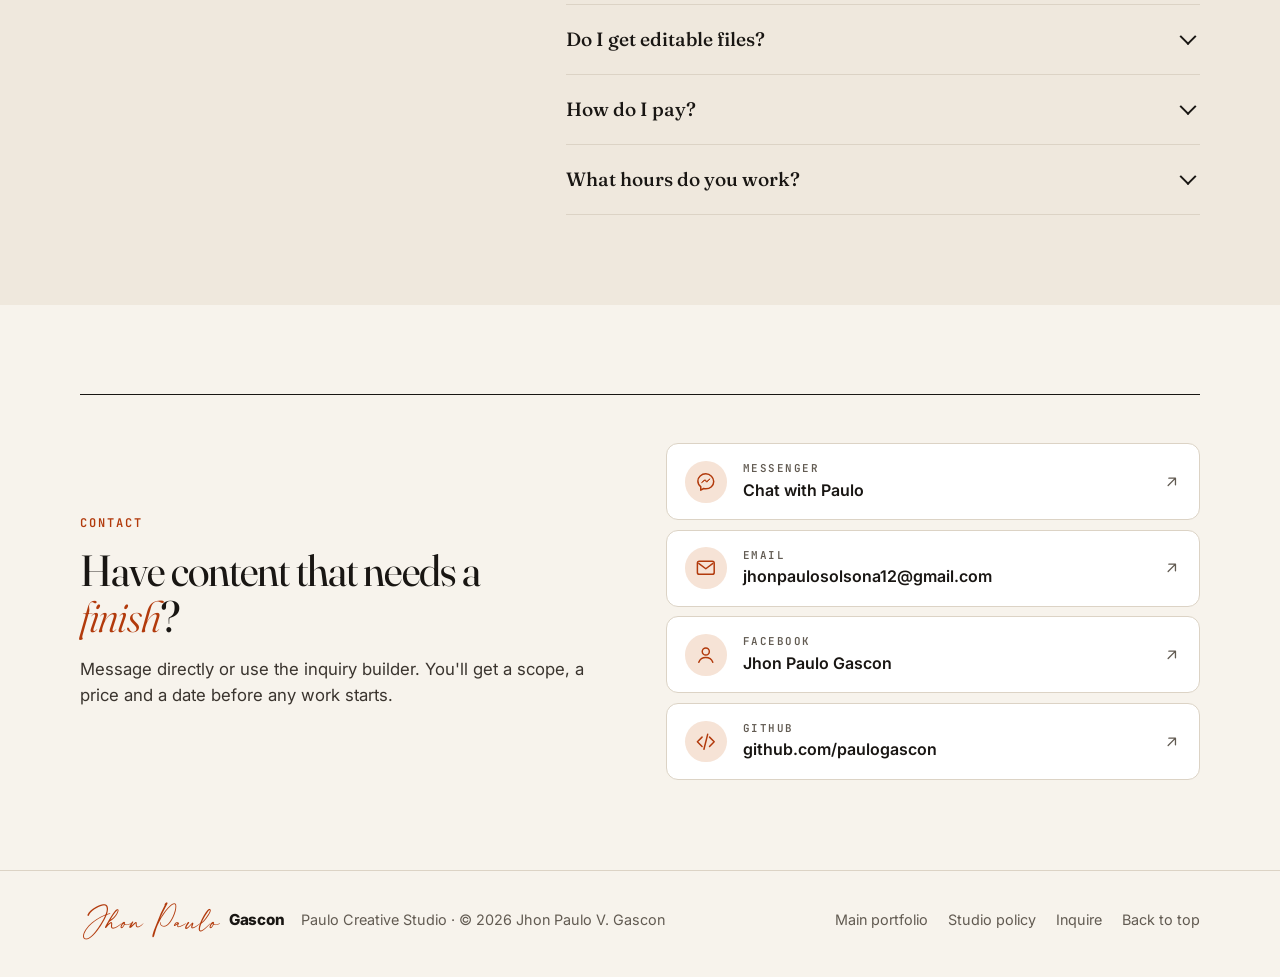
==== commit 55c48ea1: "Switch payment method from GCash to PayMaya everywhere Homepage inquiry builder checkbox and message" ====
--- a/freelance/index.html
+++ b/freelance/index.html
@@ -320,7 +320,7 @@
 
         <div class="pkg-notes reveal">
           <p><strong>Rush work:</strong> 24-hour rush is available on request, depending on scope and schedule. Ask before you book.</p>
-          <p><strong>Payment:</strong> GCash for clients in the Philippines; other methods by arrangement. Terms are written into your quote.</p>
+          <p><strong>Payment:</strong> PayMaya for clients in the Philippines; other methods by arrangement. Terms are written into your quote.</p>
         </div>
       </div>
     </section>
@@ -552,7 +552,7 @@
               <button class="btn btn-ghost btn-block" id="sendEmail" type="button"><svg class="i" aria-hidden="true"><use href="#i-mail"/></svg>Send by email</button>
               <button class="btn btn-quiet btn-block" id="copyOnly" type="button"><svg class="i" aria-hidden="true"><use href="#i-copy"/></svg>Copy message only</button>
             </div>
-            <p class="send-note" id="sendNote" aria-live="polite">Messenger can't pre-fill text, so the message is copied for you. Paste it into the chat. Payment details (GCash for PH clients) come with your quote.</p>
+            <p class="send-note" id="sendNote" aria-live="polite">Messenger can't pre-fill text, so the message is copied for you. Paste it into the chat. Payment details (PayMaya for PH clients) come with your quote.</p>
           </div>
         </div>
       </div>
@@ -570,7 +570,7 @@
           <details class="reveal"><summary>Can students hire the studio?</summary><p>Yes, for formatting your own paper to APA 7 or your school's guide, a proofread with tracked changes, a resume, or a deck for a non-graded event or organisation. If your school limits outside editing, please check with your instructor first.</p></details>
           <details class="reveal"><summary>What do you need to start?</summary><p>Your content (outline, draft, data or footage), who it's for, any brand or style rules, and your deadline. The inquiry builder above covers all of it.</p></details>
           <details class="reveal"><summary>Do I get editable files?</summary><p>Always. Decks come as PPTX and PDF, documents as DOCX and PDF, layouts as PDF plus source, and video as MP4 with SRT captions.</p></details>
-          <details class="reveal"><summary>How do I pay?</summary><p>GCash for clients in the Philippines. Other methods can be arranged for international clients. The amount, method and timing are written into your quote before any work starts.</p></details>
+          <details class="reveal"><summary>How do I pay?</summary><p>PayMaya for clients in the Philippines. Other methods can be arranged for international clients. The amount, method and timing are written into your quote before any work starts.</p></details>
           <details class="reveal"><summary>What hours do you work?</summary><p>Full-time, 40+ hours a week, from Bacolod City (Philippine time, UTC+8). Working hours can be arranged to overlap with US or UK business hours.</p></details>
         </div>
       </div>
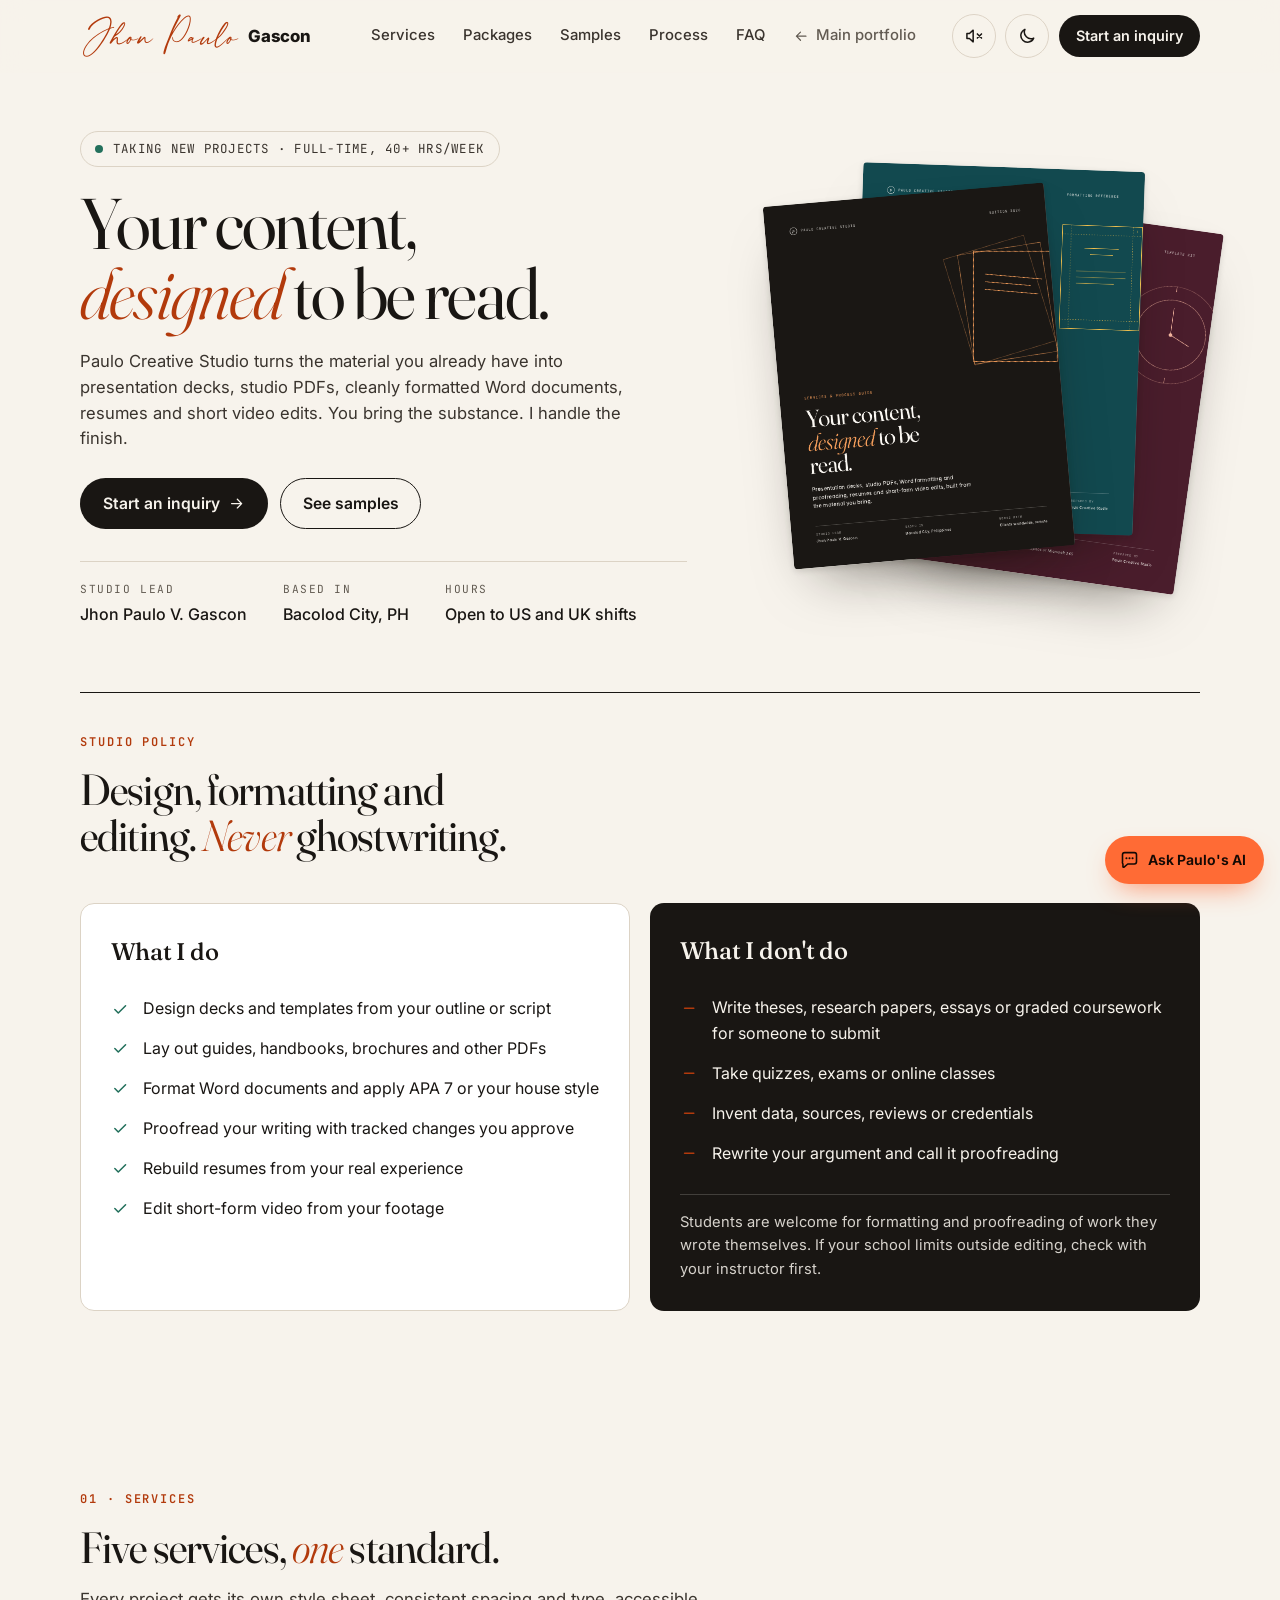
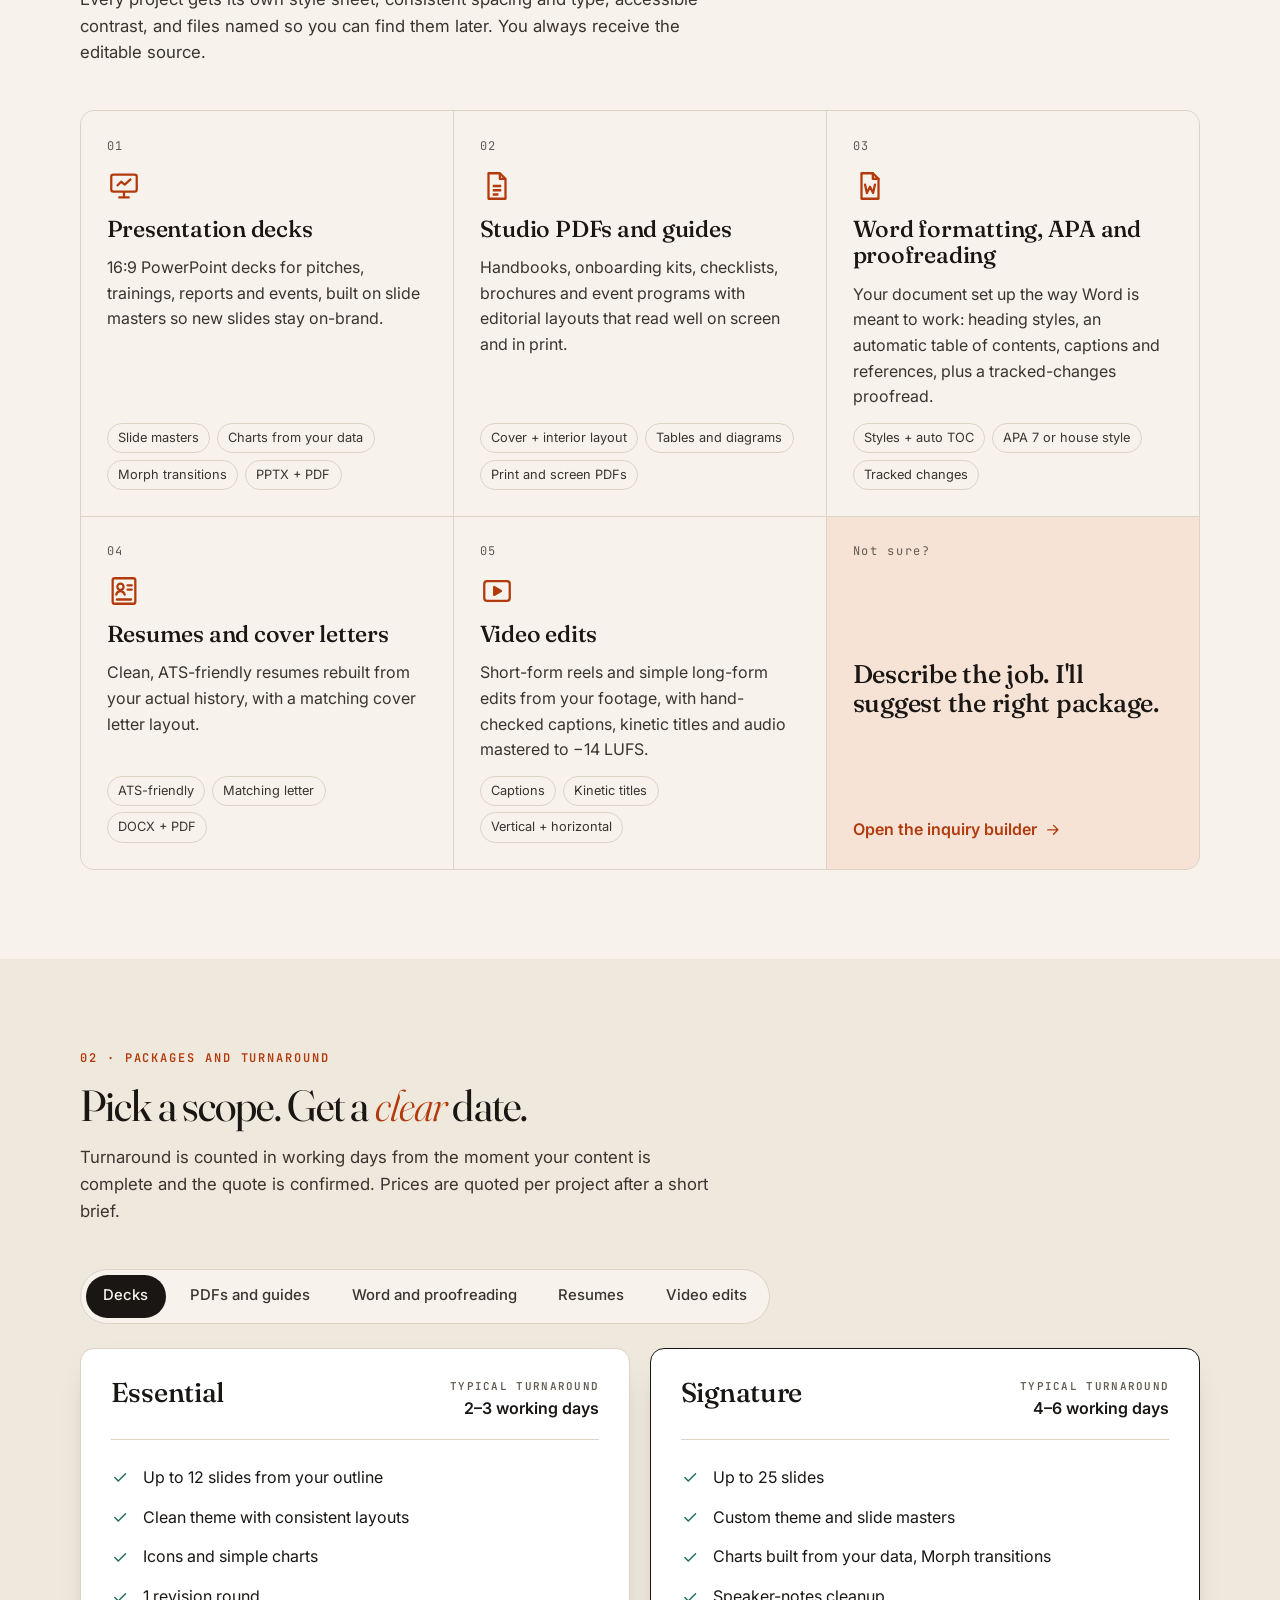
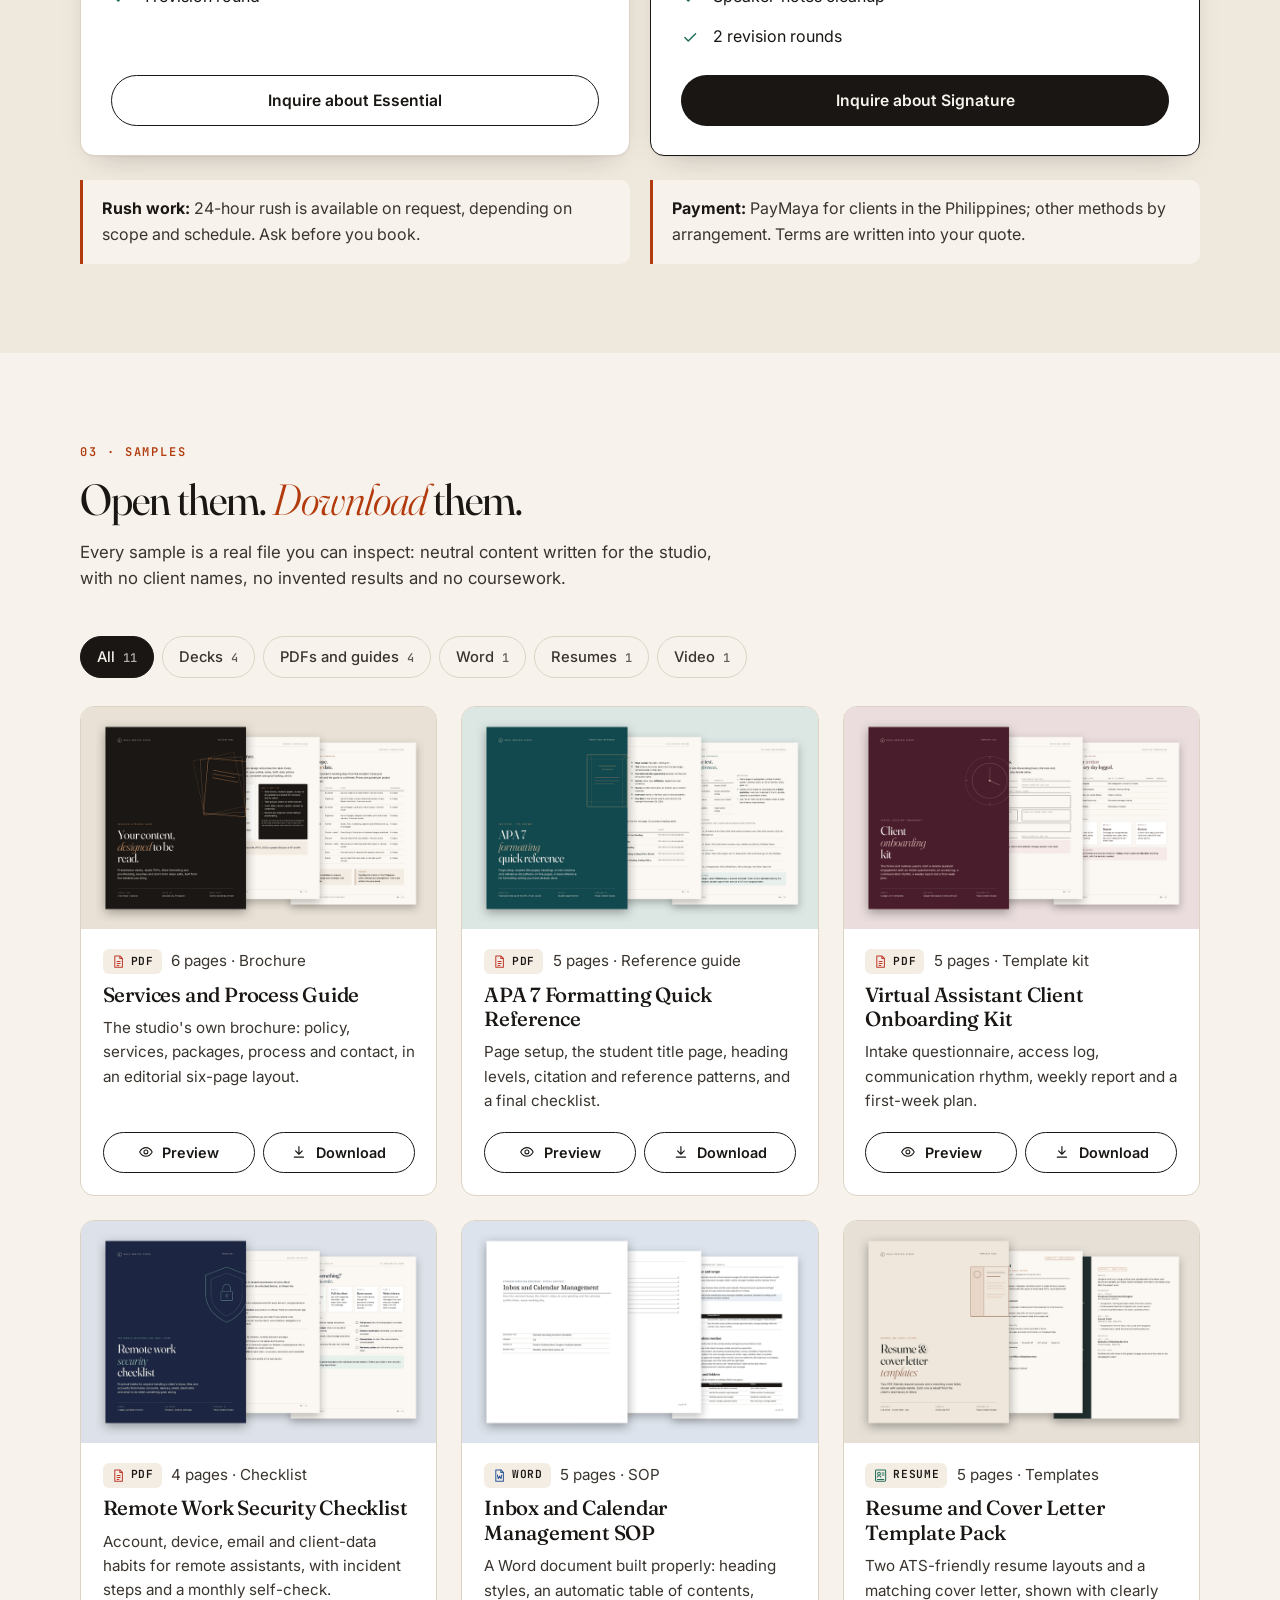
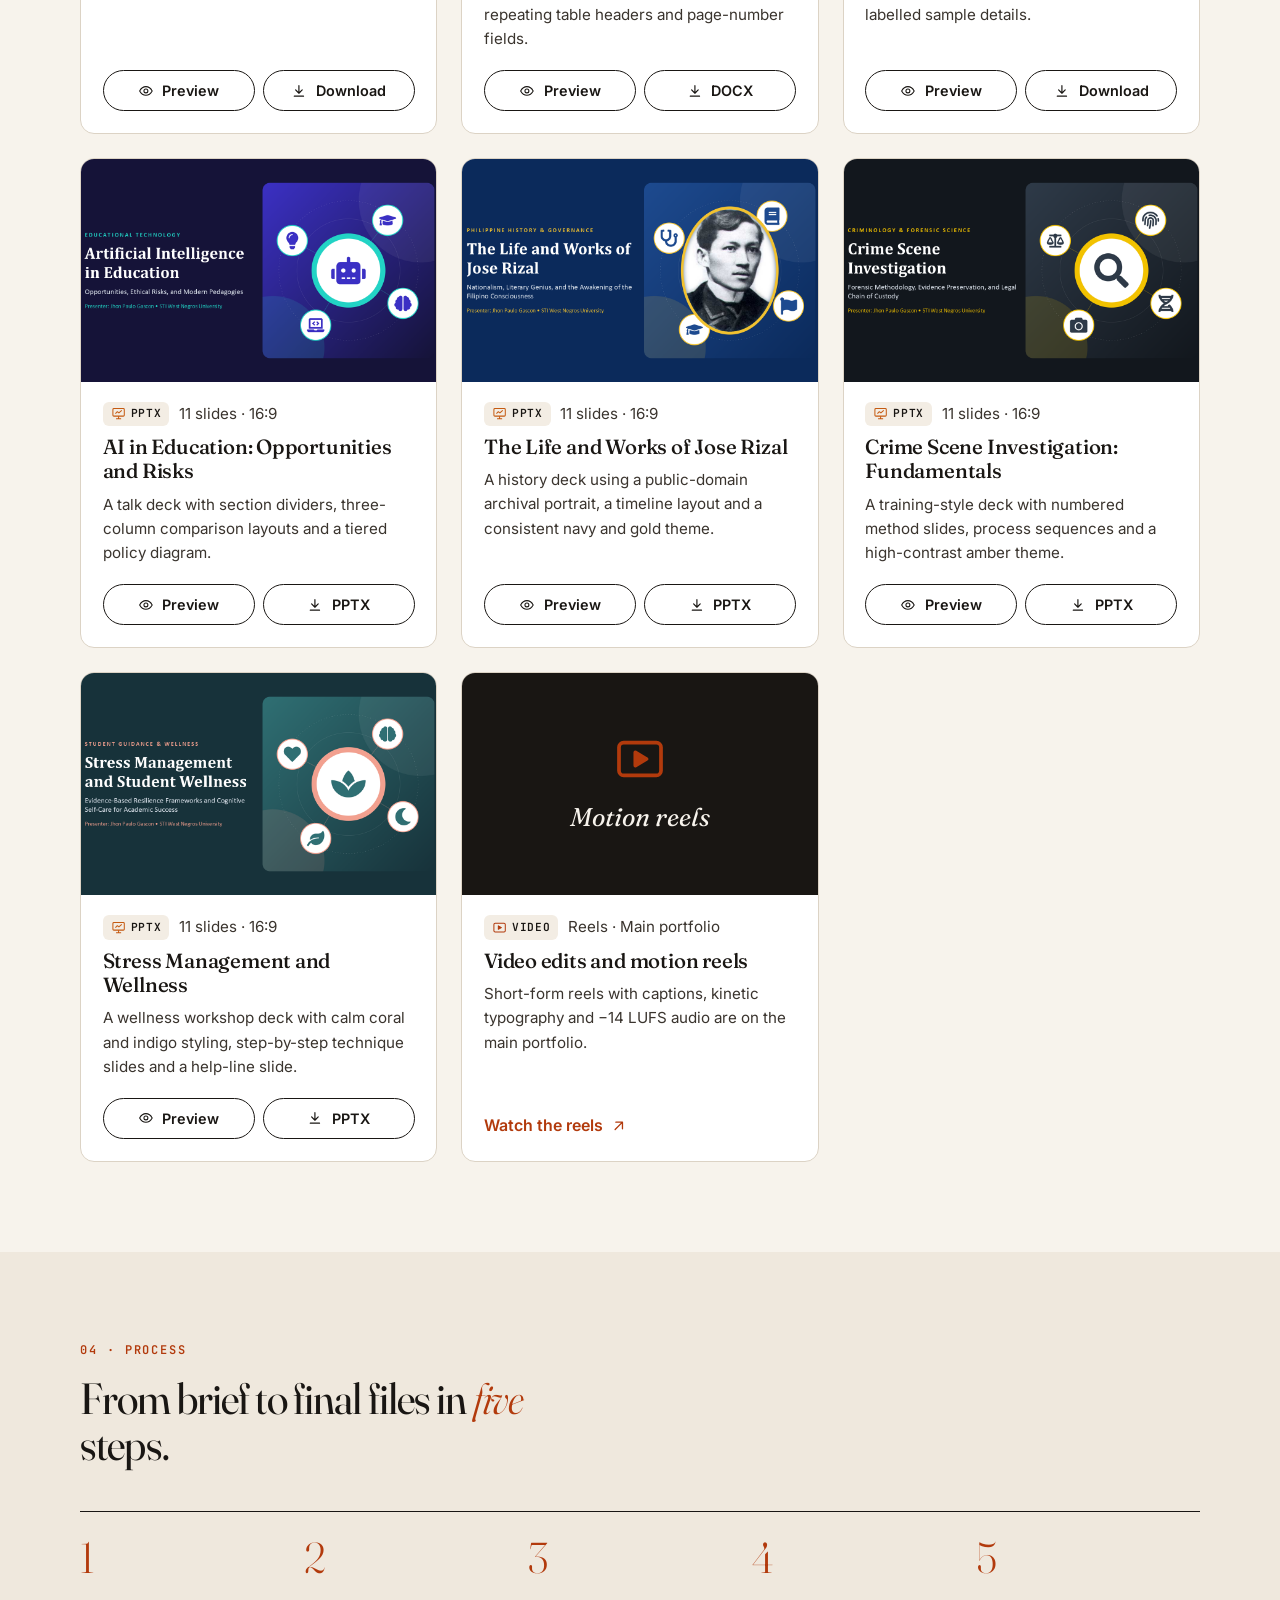
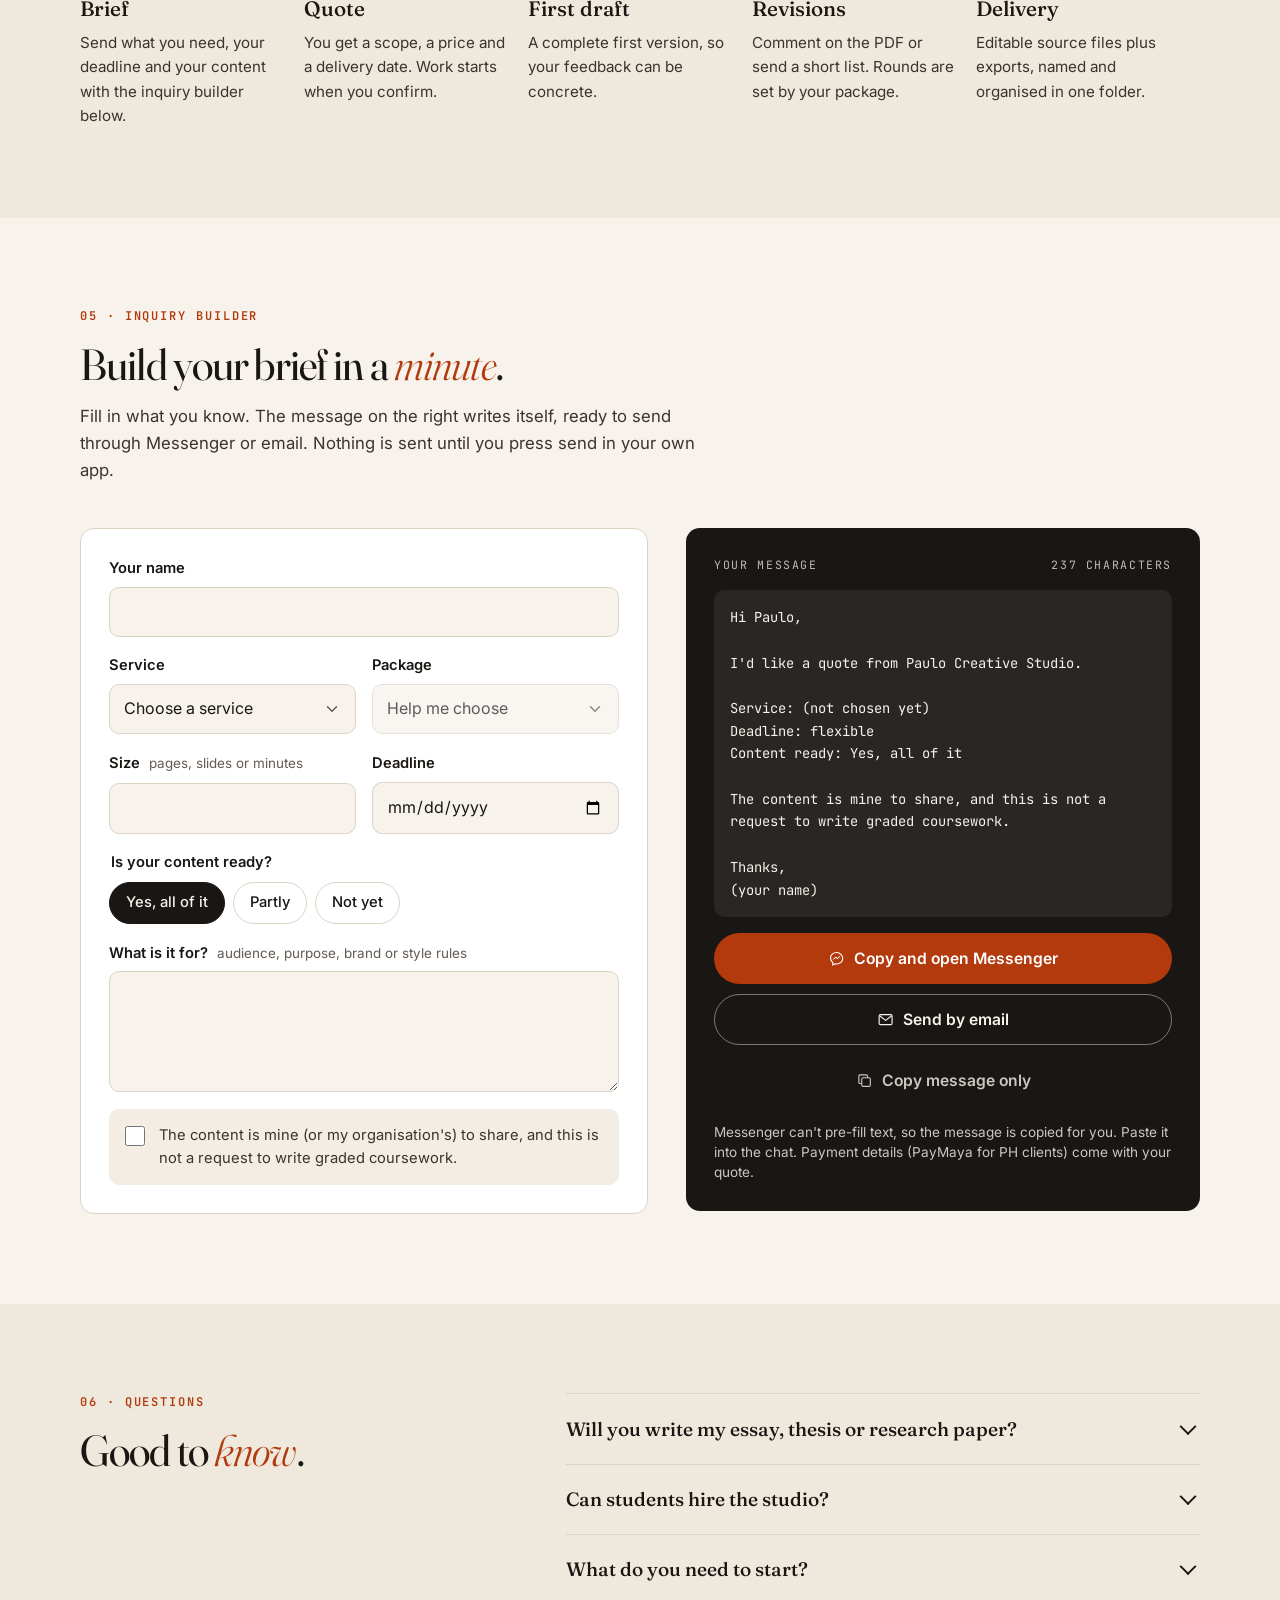
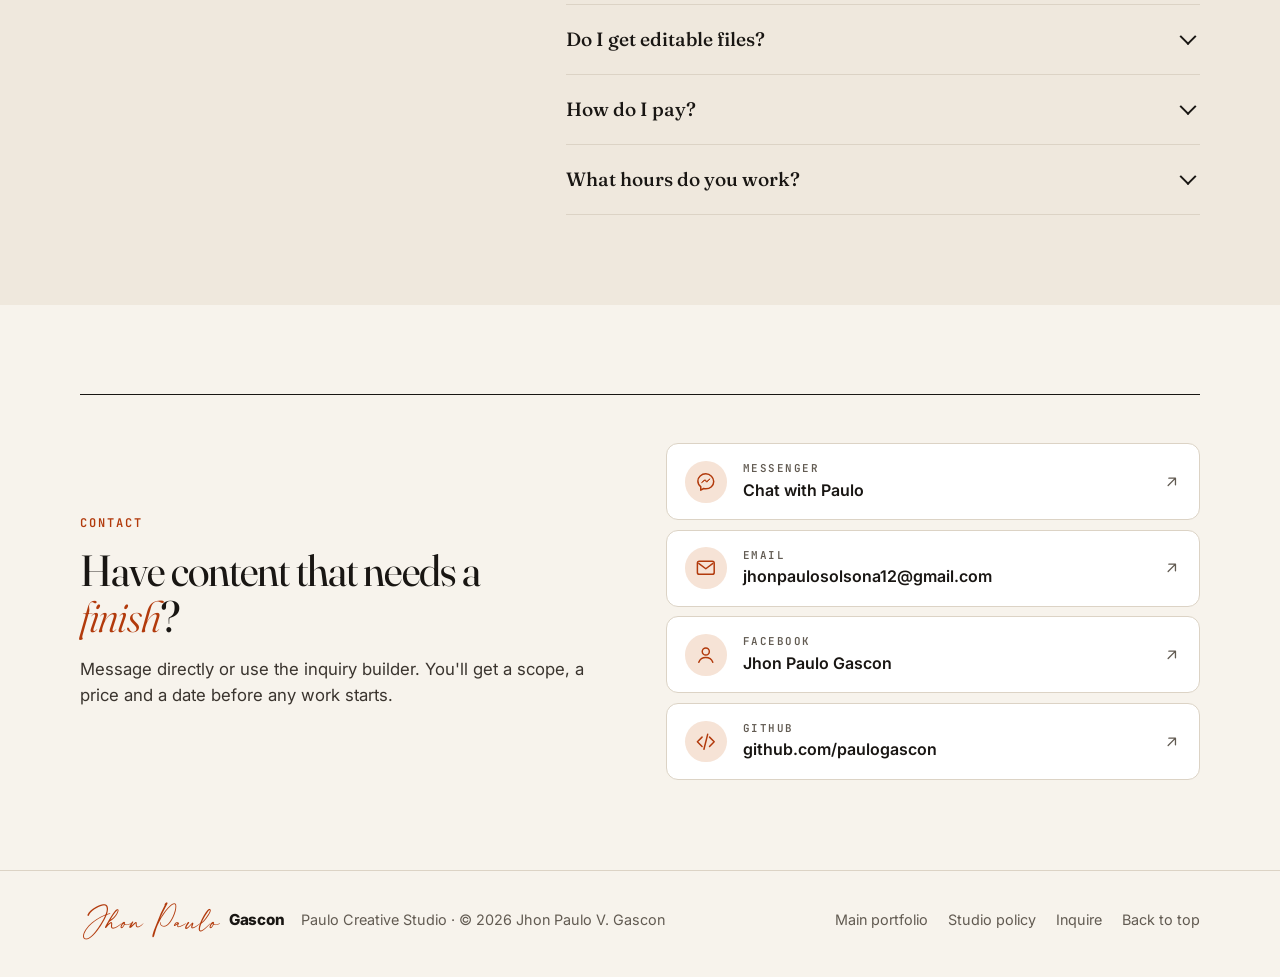
==== commit dc52e95f: "Add boot intro, holographic ID foil, glass service cards and UI sounds - Boot-up intro (~1s, once pe" ====
--- a/freelance/index.html
+++ b/freelance/index.html
@@ -621,5 +621,6 @@
   <script src="js/freelance.js" defer></script>
   <script src="../js/motion.js" defer></script>
   <script src="../js/assistant.js" data-base="../" defer></script>
+  <script src="../js/sound.js" defer></script>
 </body>
 </html>
--- a/css/motion.css
+++ b/css/motion.css
@@ -75,7 +75,8 @@
 .cursor-ring.is-hot::after { transform: scale(1); opacity: 1; }
 .cursor-ring.is-hot { border-color: rgba(255, 107, 53, 0.95); }
 .cursor-ring.is-down::after { transform: scale(0.8); }
-.cursor-ring.is-text { opacity: 0 !important; }
+.cursor-ring.is-text,
+.cursor-ring.is-off { opacity: 0 !important; }
 .cursor-dot {
     width: 6px;
     height: 6px;
@@ -83,14 +84,15 @@
     background: #ff6b35;
     box-shadow: 0 0 10px 2px rgba(255, 107, 53, 0.8);
 }
-.cursor-dot.is-text { opacity: 0 !important; }
+.cursor-dot.is-text,
+.cursor-dot.is-off { opacity: 0 !important; }
 /* Size the ring with a transform-free trick so it never fights the follow transform */
 .cursor-ring { transition: opacity 0.25s ease, width 0.3s cubic-bezier(0.22, 1, 0.36, 1), height 0.3s cubic-bezier(0.22, 1, 0.36, 1), margin 0.3s cubic-bezier(0.22, 1, 0.36, 1), border-color 0.2s ease; }
 .cursor-ring.is-hot { width: 58px; height: 58px; margin: -29px 0 0 -29px; }
 :root[data-theme="light"] .cursor-ring { border-color: rgba(214, 74, 24, 0.8); box-shadow: 0 0 18px 1px rgba(255, 107, 53, 0.3); }
 
 /* ---------- Magnetic buttons ---------- */
-.btn, .icon-btn, .pa-launcher, [data-magnetic] { transition-property: translate, transform, background-color, border-color, color, box-shadow, opacity; }
+.btn, .icon-btn, [data-magnetic] { transition-property: translate, transform, background-color, border-color, color, box-shadow, opacity; }
 .is-magnet { transition: translate 0.12s linear !important; }
 .btn:not(.is-magnet), .icon-btn:not(.is-magnet), [data-magnetic]:not(.is-magnet) { transition: translate 0.45s cubic-bezier(0.34, 1.56, 0.64, 1), transform 0.25s ease, background-color 0.25s ease, border-color 0.25s ease, color 0.25s ease, box-shadow 0.25s ease; }
 
@@ -99,3 +101,33 @@
     body { animation: none !important; }
     body::after { display: none; }
 }
+
+/* ---------- Sound toggle (js/sound.js), shared by both pages ---------- */
+.sound-toggle { -webkit-tap-highlight-color: transparent; }
+.sound-toggle svg { width: 20px; height: 20px; }
+.sound-toggle .snd-on { display: none; }
+.sound-toggle[aria-pressed="true"] .snd-on { display: block; }
+.sound-toggle[aria-pressed="true"] .snd-off { display: none; }
+.sound-toggle[aria-pressed="true"] { color: #ff6b35; border-color: rgba(255, 107, 53, 0.55); }
+:root[data-theme="light"] .sound-toggle[aria-pressed="true"] { color: #c2410c; }
+.sound-toggle .snd-label { display: none; }
+/* Phones: the toggle lives in the menu as a full row with a label */
+.nav-sound { list-style: none; }
+.nav-sound .sound-toggle {
+    display: inline-flex;
+    align-items: center;
+    gap: 12px;
+    width: 100%;
+    height: auto;
+    padding: 0.95rem 0.25rem;
+    border: 0;
+    border-radius: 0;
+    background: none;
+    font: inherit;
+    font-size: 1.05rem;
+    font-weight: 600;
+    text-align: left;
+}
+.nav-sound .sound-toggle .snd-label { display: inline; }
+.nav-sound .sound-toggle:hover { background: none; }
+.nav-sound:empty { display: none; }
--- a/css/assistant.css
+++ b/css/assistant.css
@@ -18,14 +18,18 @@
     position: fixed;
     right: max(16px, env(safe-area-inset-right));
     bottom: calc(16px + env(safe-area-inset-bottom));
-    z-index: 90;
+    /* Sits above the sticky menu bar and is sized so it always fits below it:
+       room = viewport - menu bar - launcher - gaps */
+    --pa-room: calc(100vh - 168px);
+    --pa-room: calc(100dvh - 168px);
+    z-index: 120;
     display: flex;
     flex-direction: column;
     align-items: flex-end;
-    gap: 12px;
+    gap: 10px;
     font-family: "Instrument Sans", "Inter", "Segoe UI", system-ui, sans-serif;
-    font-size: 15px;
-    line-height: 1.5;
+    font-size: 14px;
+    line-height: 1.45;
     color: var(--pa-text);
 }
 :root[data-theme="light"] .pa {
@@ -51,9 +55,9 @@
 .pa-launcher {
     display: inline-flex;
     align-items: center;
-    gap: 10px;
-    height: 56px;
-    padding: 0 20px 0 16px;
+    gap: 8px;
+    height: 48px;
+    padding: 0 18px 0 14px;
     border: 0;
     border-radius: 999px;
     background: var(--pa-accent);
@@ -61,20 +65,15 @@
     font: inherit;
     font-weight: 650;
     cursor: pointer;
-    box-shadow: 0 14px 34px -12px rgba(255, 107, 53, 0.85), 0 0 0 0 rgba(255, 107, 53, 0.45);
-    animation: pa-pulse 3.2s ease-out 2.5s 3;
+    box-shadow: 0 12px 28px -12px rgba(255, 107, 53, 0.85);
     transition: translate 0.25s cubic-bezier(0.22, 1, 0.36, 1), box-shadow 0.25s ease;
 }
-.pa-launcher svg { width: 24px; height: 24px; flex: none; }
-.pa-launcher:hover { box-shadow: 0 18px 40px -12px rgba(255, 107, 53, 1); }
+.pa-launcher svg { width: 21px; height: 21px; flex: none; }
+.pa-launcher:hover { box-shadow: 0 14px 30px -12px rgba(255, 107, 53, 1); }
 .pa-launcher:focus-visible { outline: 3px solid var(--pa-text); outline-offset: 3px; }
-.pa[data-open="true"] .pa-launcher { background: var(--pa-surface); color: var(--pa-text); box-shadow: var(--pa-shadow); animation: none; }
-@keyframes pa-pulse {
-    0% { box-shadow: 0 14px 34px -12px rgba(255, 107, 53, 0.85), 0 0 0 0 rgba(255, 107, 53, 0.5); }
-    70%, 100% { box-shadow: 0 14px 34px -12px rgba(255, 107, 53, 0.85), 0 0 0 16px rgba(255, 107, 53, 0); }
-}
+.pa[data-open="true"] .pa-launcher { background: var(--pa-surface); color: var(--pa-text); box-shadow: var(--pa-shadow); }
 @media (max-width: 600px) {
-    .pa-launcher { width: 56px; padding: 0; justify-content: center; }
+    .pa-launcher { width: 52px; height: 52px; padding: 0; justify-content: center; }
     .pa-launcher-label { display: none; }
 }
 
@@ -82,10 +81,9 @@
 .pa-panel {
     display: flex;
     flex-direction: column;
-    width: min(380px, calc(100vw - 32px));
-    height: min(580px, calc(100vh - 110px));
-    height: min(580px, calc(100dvh - 110px));
-    border-radius: 20px;
+    width: min(340px, calc(100vw - 32px));
+    max-height: min(480px, var(--pa-room));
+    border-radius: 18px;
     background: var(--pa-bg);
     box-shadow: var(--pa-shadow);
     overflow: hidden;
@@ -100,37 +98,38 @@
 .pa-head {
     display: flex;
     align-items: center;
-    gap: 12px;
-    padding: 14px 14px 14px 16px;
+    flex: none;
+    gap: 10px;
+    padding: 10px 8px 10px 12px;
     border-bottom: 1px solid var(--pa-line);
 }
 .pa-avatar {
     position: relative;
     display: grid;
     place-items: center;
-    width: 40px; height: 40px;
+    width: 34px; height: 34px;
     flex: none;
     border-radius: 50%;
     background: var(--pa-accent);
     color: var(--pa-on-accent);
     font-weight: 800;
-    font-size: 14px;
+    font-size: 12.5px;
     letter-spacing: 0.02em;
 }
 .pa-dot {
     position: absolute;
     right: 0; bottom: 0;
-    width: 11px; height: 11px;
+    width: 10px; height: 10px;
     border-radius: 50%;
     background: var(--pa-ok);
     border: 2px solid var(--pa-bg);
 }
 .pa-titles { flex: 1; min-width: 0; }
-.pa-title { margin: 0; font-size: 16px; font-weight: 700; line-height: 1.2; }
-.pa-sub { margin: 2px 0 0; font-size: 12.5px; color: var(--pa-muted); }
+.pa-title { margin: 0; font-size: 15px; font-weight: 700; line-height: 1.2; }
+.pa-sub { margin: 1px 0 0; font-size: 12px; color: var(--pa-muted); }
 .pa-close {
     display: grid; place-items: center;
-    width: 36px; height: 36px;
+    width: 32px; height: 32px;
     border: 0; border-radius: 50%;
     background: transparent;
     color: var(--pa-muted);
@@ -141,21 +140,22 @@
 .pa-close:focus-visible { outline: 2px solid var(--pa-accent); outline-offset: 1px; }
 
 .pa-log {
-    flex: 1;
+    flex: 1 1 auto;
+    min-height: 80px;
     display: flex;
     flex-direction: column;
-    gap: 10px;
-    padding: 16px;
+    gap: 8px;
+    padding: 12px;
     overflow-y: auto;
     overscroll-behavior: contain;
     scroll-behavior: smooth;
 }
 .pa-msg {
-    max-width: 88%;
-    padding: 10px 13px;
-    border-radius: 16px;
-    font-size: 14.5px;
-    line-height: 1.5;
+    max-width: 90%;
+    padding: 8px 11px;
+    border-radius: 14px;
+    font-size: 13.5px;
+    line-height: 1.45;
     overflow-wrap: anywhere;
     animation: pa-in 0.25s cubic-bezier(0.22, 1, 0.36, 1) both;
 }
@@ -167,7 +167,7 @@
 .pa-msg b { font-weight: 650; }
 @keyframes pa-in { from { opacity: 0; transform: translateY(6px); } to { opacity: 1; transform: none; } }
 
-.pa-typing { display: inline-flex; gap: 4px; padding: 13px 14px; }
+.pa-typing { display: inline-flex; gap: 4px; padding: 11px 12px; }
 .pa-typing span { width: 7px; height: 7px; border-radius: 50%; background: var(--pa-muted); animation: pa-blink 1s infinite ease-in-out; }
 .pa-typing span:nth-child(2) { animation-delay: 0.15s; }
 .pa-typing span:nth-child(3) { animation-delay: 0.3s; }
@@ -190,35 +190,34 @@
 
 .pa-chips {
     display: flex;
-    gap: 8px;
-    padding: 0 16px 10px;
-    overflow-x: auto;
-    scrollbar-width: none;
-}
-.pa-chips::-webkit-scrollbar { display: none; }
+    flex-wrap: wrap;
+    flex: none;
+    gap: 6px;
+    padding: 2px 12px 10px;
+}
 .pa-chip {
     flex: none;
-    padding: 7px 12px;
+    padding: 5px 10px;
     border: 1px solid var(--pa-line);
     border-radius: 999px;
     background: transparent;
     color: var(--pa-text);
-    font: inherit; font-size: 13px; font-weight: 550;
+    font: inherit; font-size: 12.5px; font-weight: 550;
     cursor: pointer;
     transition: border-color 0.2s ease, background-color 0.2s ease;
 }
 .pa-chip:hover { border-color: var(--pa-accent); background: rgba(255, 107, 53, 0.08); }
 .pa-chip:focus-visible, .pa-inline-handoff:focus-visible, .pa-handoff:focus-visible { outline: 2px solid var(--pa-accent); outline-offset: 2px; }
 
-.pa-foot { padding: 0 16px 14px; border-top: 1px solid var(--pa-line); }
-.pa-form { display: flex; gap: 8px; padding-top: 12px; }
+.pa-foot { flex: none; padding: 0 12px 10px; border-top: 1px solid var(--pa-line); }
+.pa-form { display: flex; gap: 6px; padding-top: 10px; }
 .pa-input {
     flex: 1;
     min-width: 0;
-    height: 44px;
-    padding: 0 14px;
-    border: 1px solid var(--pa-line);
-    border-radius: 12px;
+    height: 40px;
+    padding: 0 12px;
+    border: 1px solid var(--pa-line);
+    border-radius: 11px;
     background: var(--pa-surface);
     color: var(--pa-text);
     font: inherit;
@@ -228,36 +227,36 @@
 .pa-input:focus { outline: 2px solid var(--pa-accent); outline-offset: 0; border-color: transparent; }
 .pa-send {
     display: grid; place-items: center;
-    width: 44px; height: 44px;
-    flex: none;
-    border: 0; border-radius: 12px;
+    width: 40px; height: 40px;
+    flex: none;
+    border: 0; border-radius: 11px;
     background: var(--pa-accent);
     color: var(--pa-on-accent);
     cursor: pointer;
 }
-.pa-send svg { width: 20px; height: 20px; }
+.pa-send svg { width: 18px; height: 18px; }
 .pa-send:focus-visible { outline: 2px solid var(--pa-text); outline-offset: 2px; }
 .pa-handoff {
     display: flex; align-items: center; justify-content: center; gap: 8px;
-    margin-top: 10px;
-    height: 40px;
-    border-radius: 12px;
-    border: 1px solid var(--pa-line);
-    color: var(--pa-text);
-    font-size: 14px; font-weight: 650;
+    margin-top: 8px;
+    height: 36px;
+    border-radius: 11px;
+    border: 1px solid var(--pa-line);
+    color: var(--pa-text);
+    font-size: 13px; font-weight: 650;
     text-decoration: none;
 }
-.pa-handoff svg { width: 18px; height: 18px; color: #0a7cff; }
+.pa-handoff svg { width: 16px; height: 16px; color: #0a7cff; }
 .pa-handoff:hover { border-color: var(--pa-accent); }
-.pa-note { margin: 8px 0 0; font-size: 11.5px; line-height: 1.4; color: var(--pa-muted); text-align: center; }
+.pa-note { margin: 6px 0 0; font-size: 11px; line-height: 1.4; color: var(--pa-muted); text-align: center; }
 
 @media (max-width: 600px) {
     .pa[data-open="true"] { left: 8px; right: 8px; bottom: calc(8px + env(safe-area-inset-bottom)); }
-    .pa-panel { width: 100%; height: min(620px, calc(100dvh - 90px)); }
+    .pa-panel { width: 100%; max-height: min(560px, var(--pa-room)); }
 }
 
 @media (prefers-reduced-motion: reduce) {
-    .pa-launcher, .pa-msg, .pa-typing span { animation: none; }
+    .pa-msg, .pa-typing span { animation: none; }
     .pa-panel { transition: none; transform: none; }
 }
 
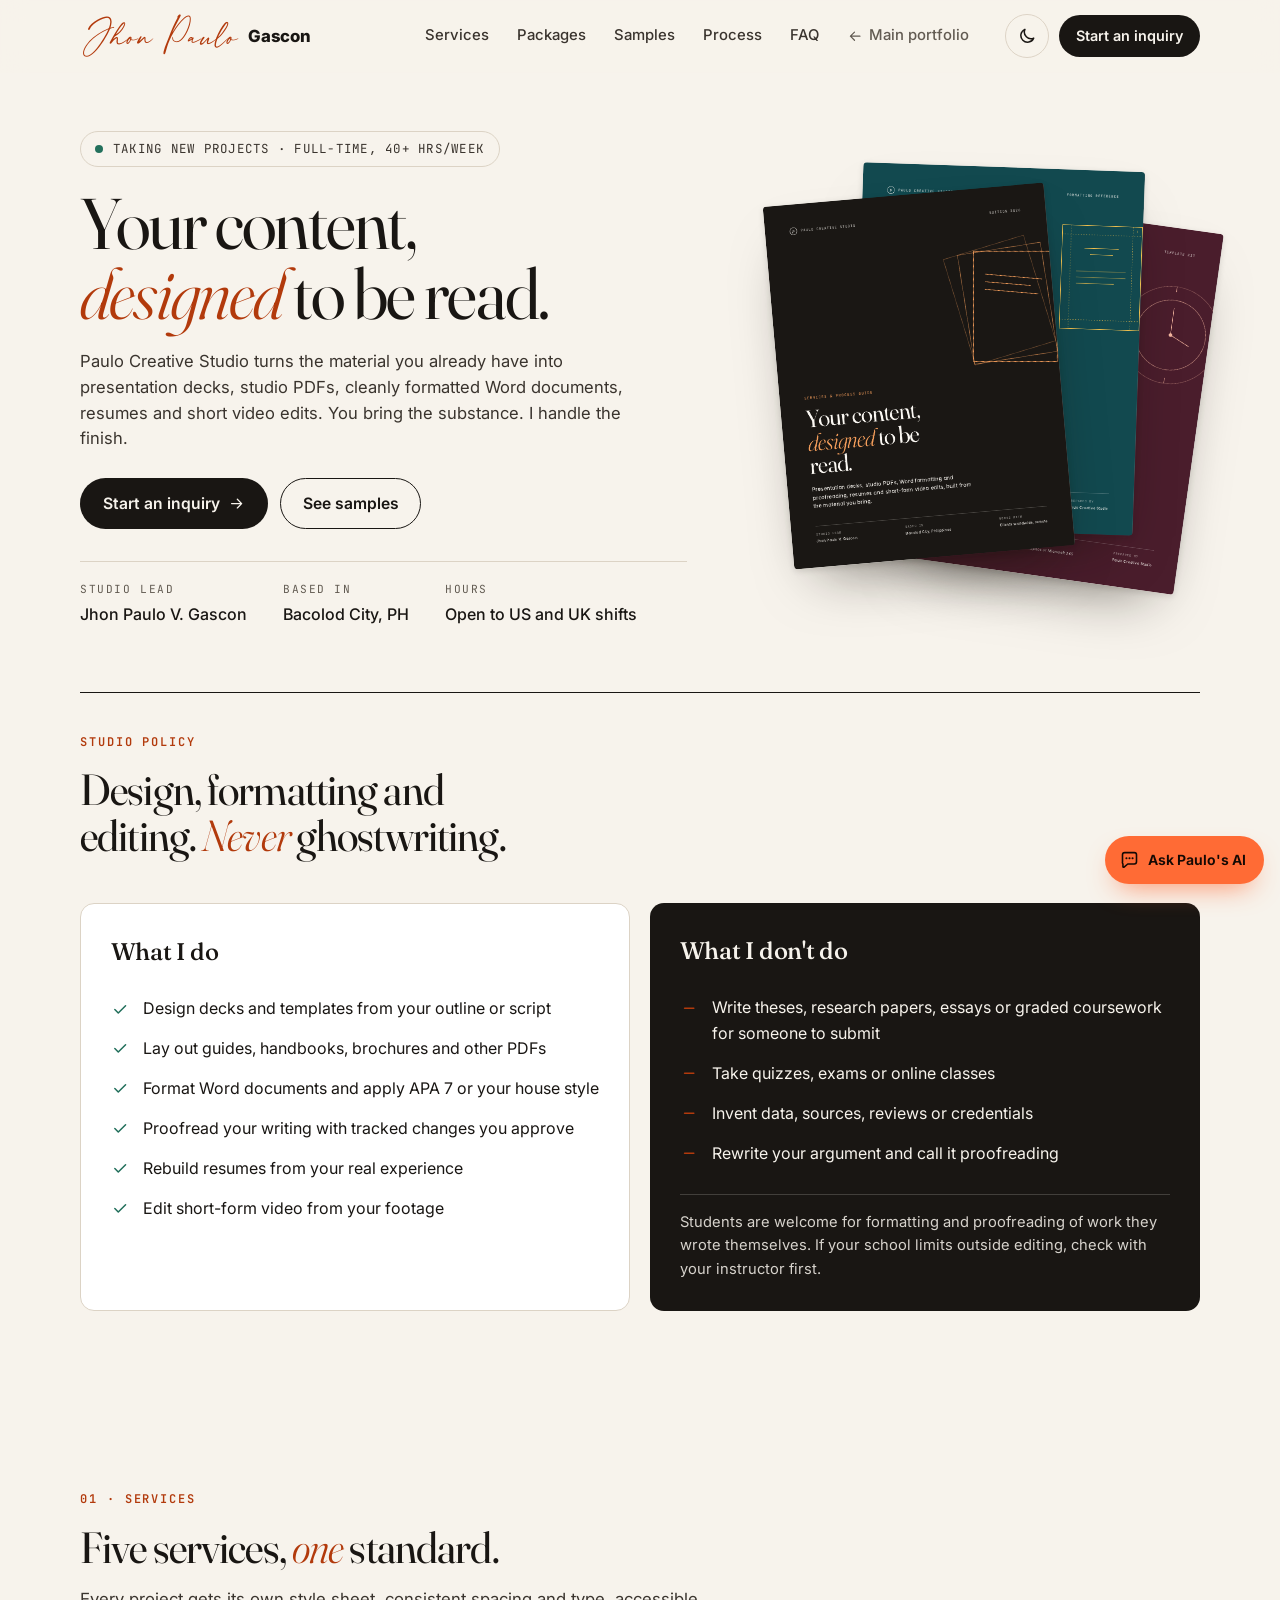
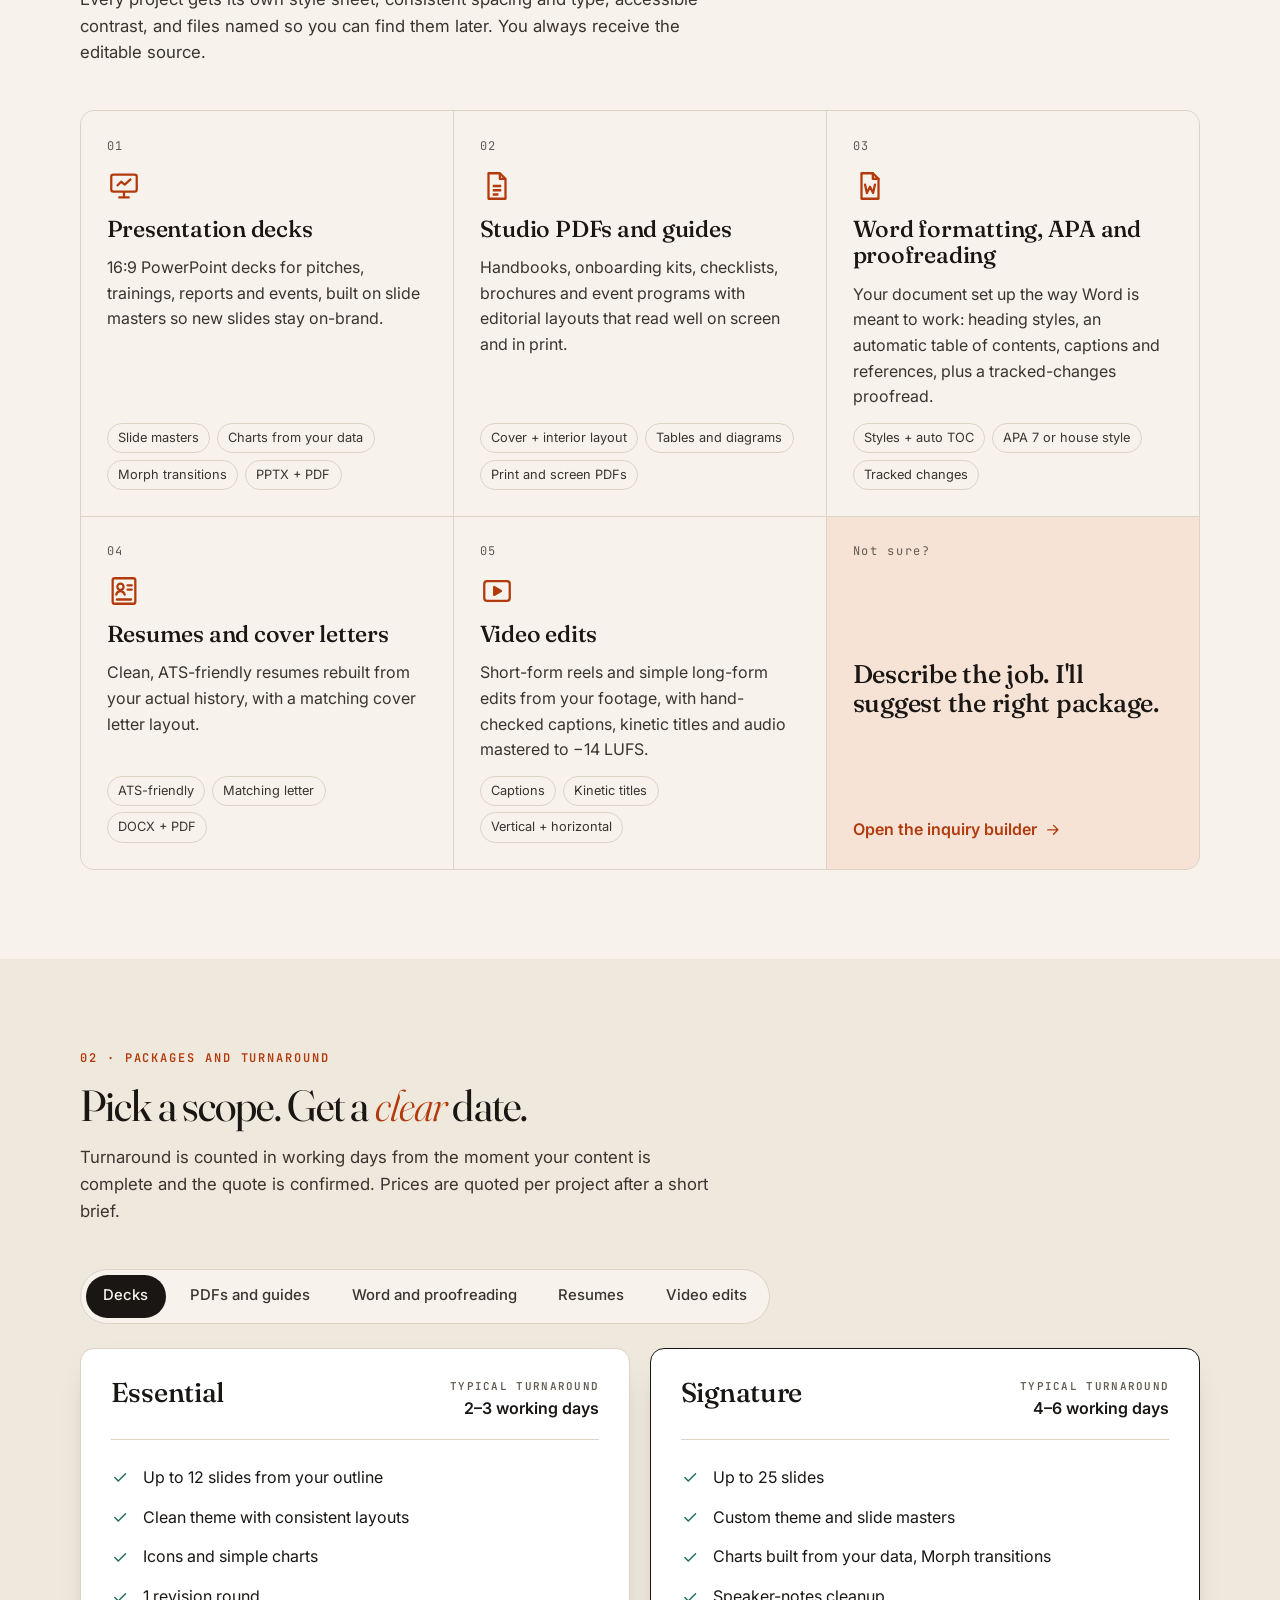
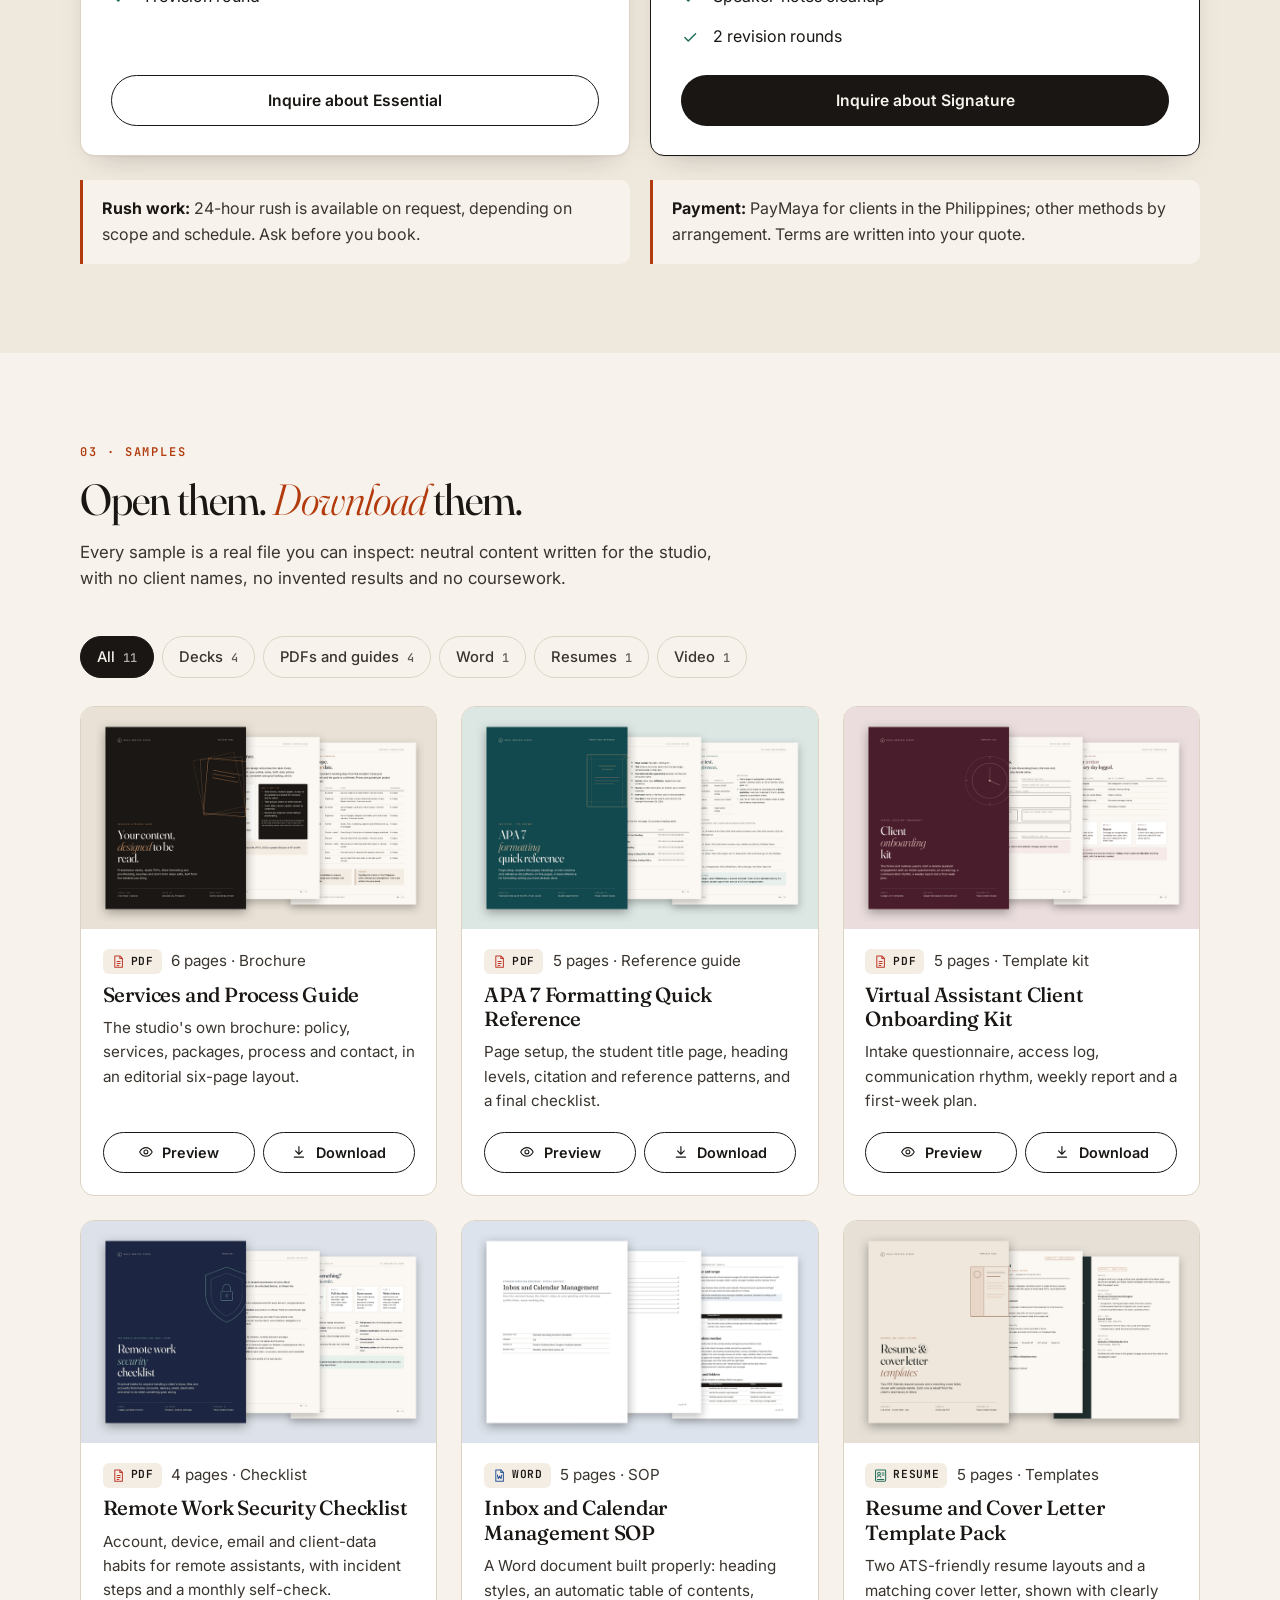
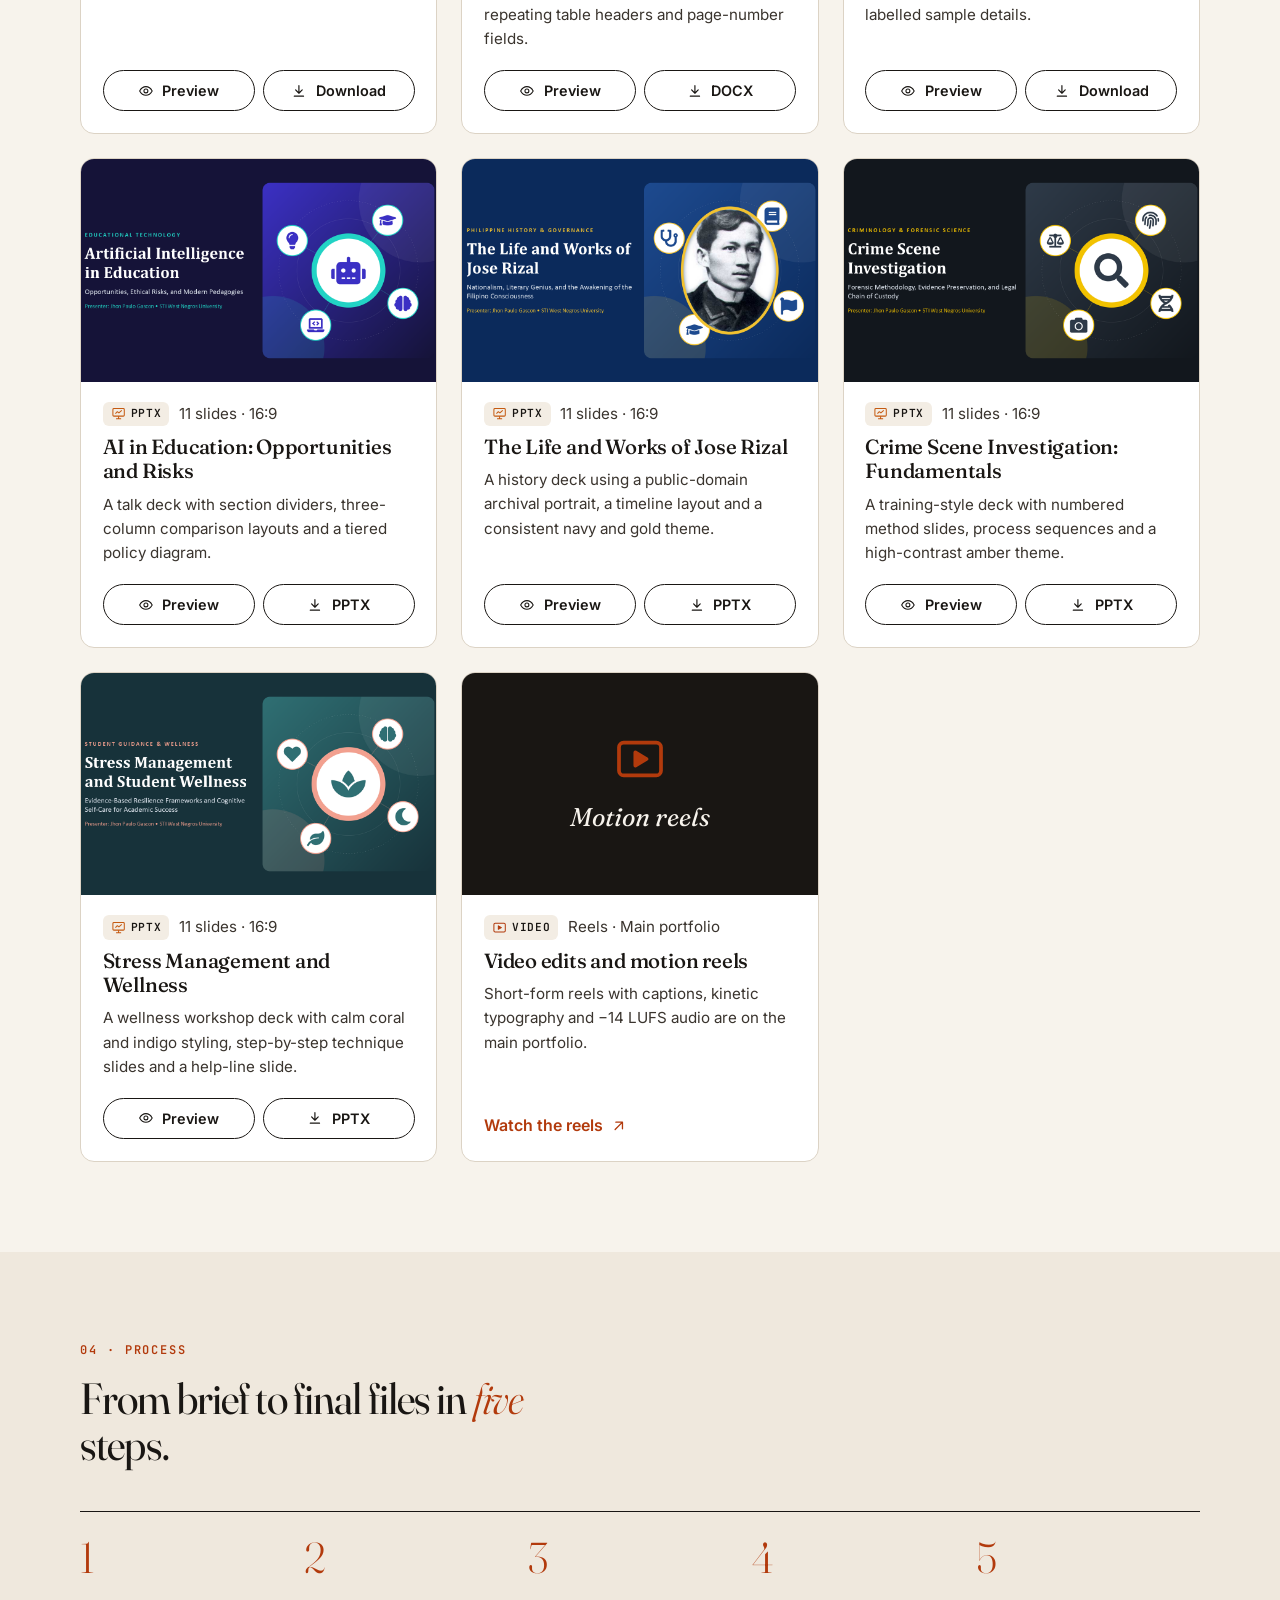
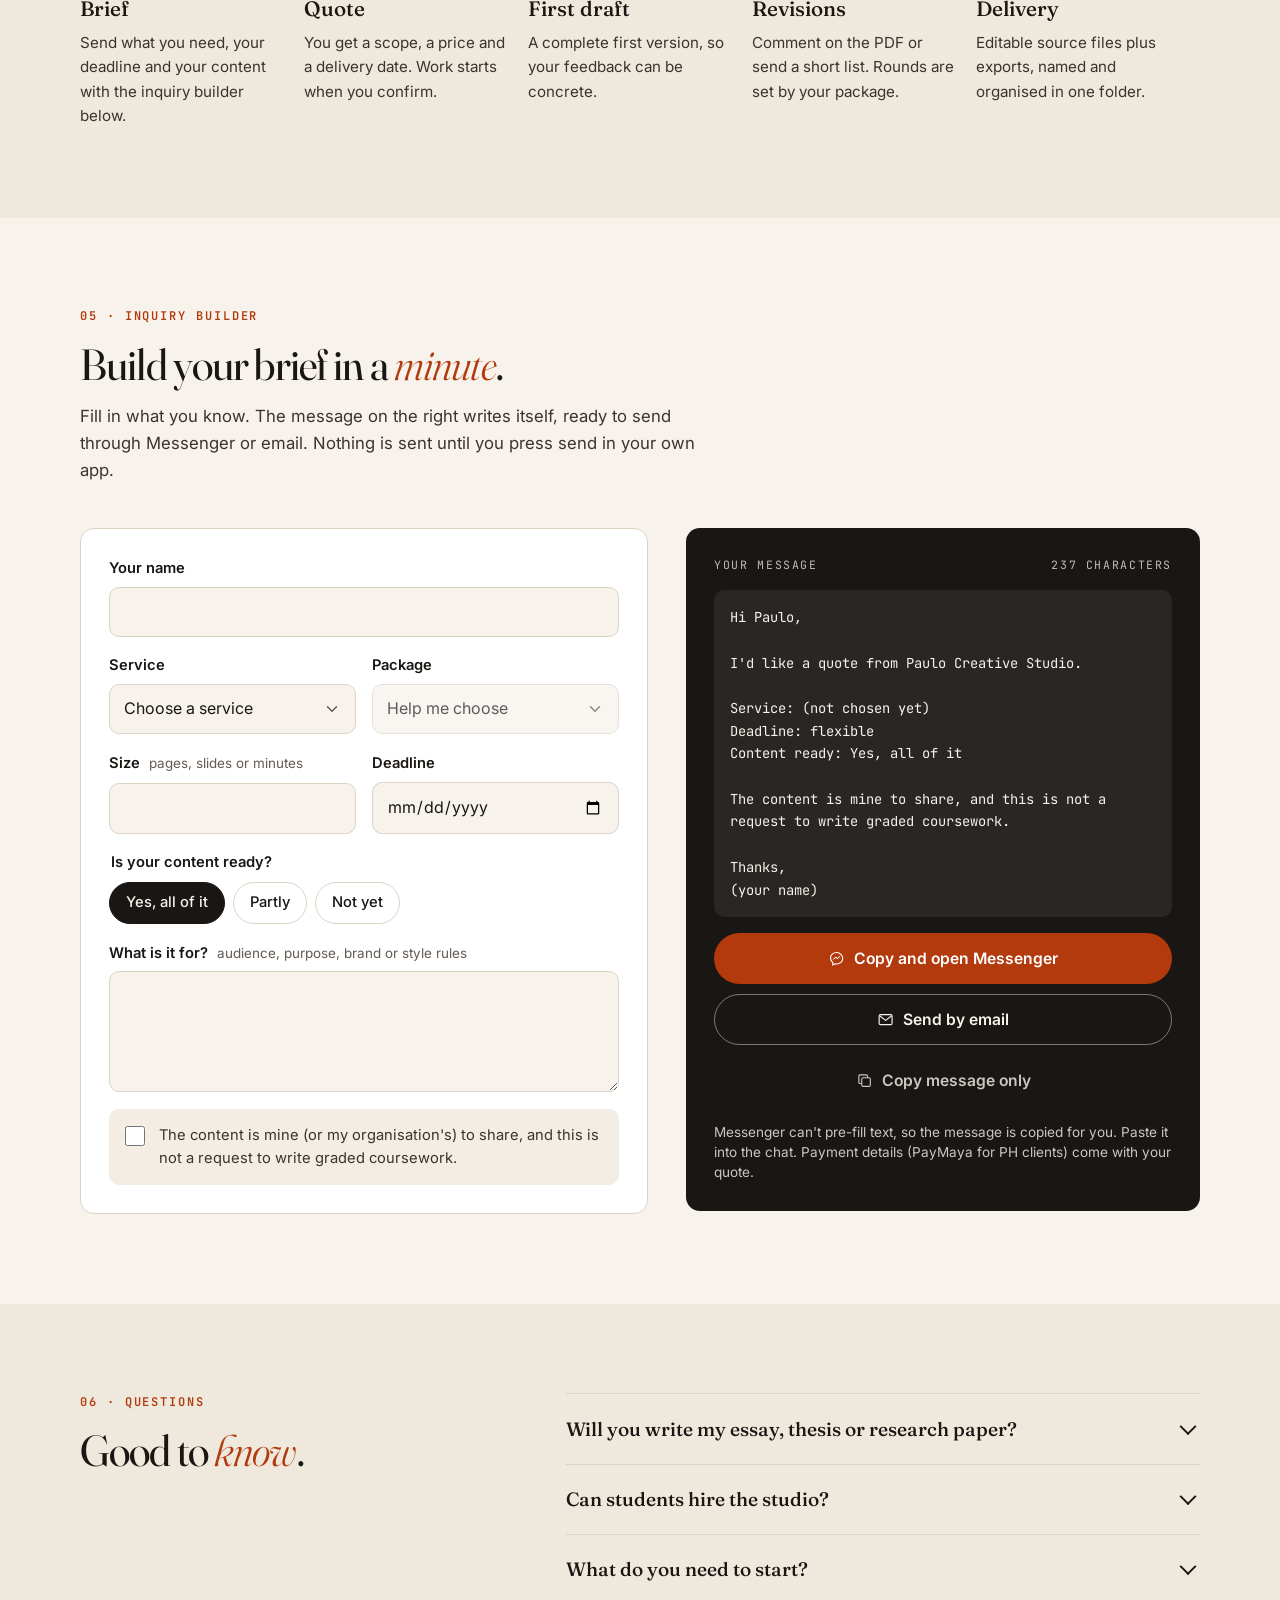
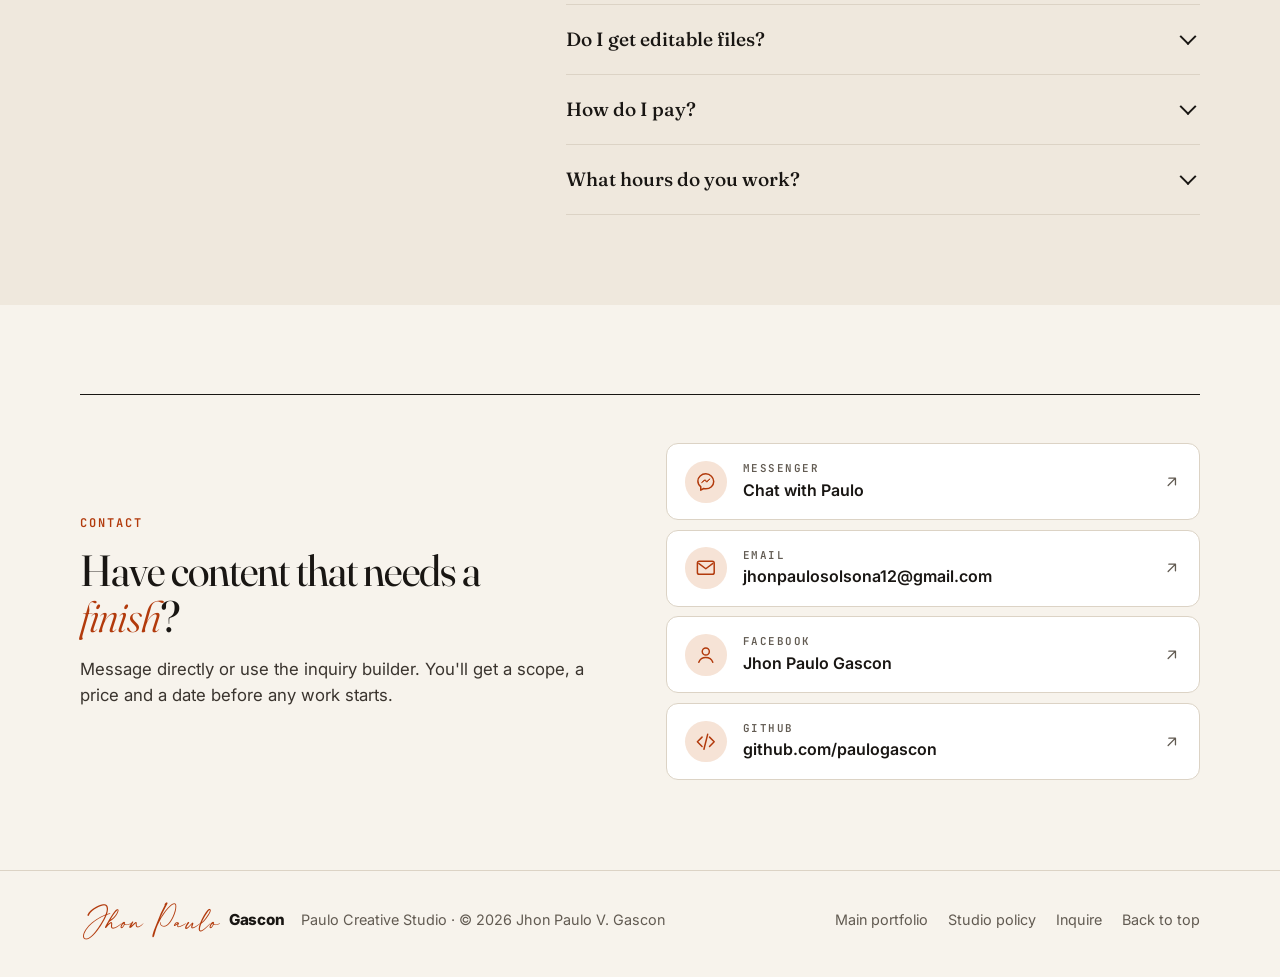
==== commit 4be85045: "Remove the UI sounds feature and its speaker button Paulo asked to drop it: removes js/sound.js, its" ====
--- a/freelance/index.html
+++ b/freelance/index.html
@@ -621,6 +621,5 @@
   <script src="js/freelance.js" defer></script>
   <script src="../js/motion.js" defer></script>
   <script src="../js/assistant.js" data-base="../" defer></script>
-  <script src="../js/sound.js" defer></script>
 </body>
 </html>
--- a/css/motion.css
+++ b/css/motion.css
@@ -101,33 +101,3 @@
     body { animation: none !important; }
     body::after { display: none; }
 }
-
-/* ---------- Sound toggle (js/sound.js), shared by both pages ---------- */
-.sound-toggle { -webkit-tap-highlight-color: transparent; }
-.sound-toggle svg { width: 20px; height: 20px; }
-.sound-toggle .snd-on { display: none; }
-.sound-toggle[aria-pressed="true"] .snd-on { display: block; }
-.sound-toggle[aria-pressed="true"] .snd-off { display: none; }
-.sound-toggle[aria-pressed="true"] { color: #ff6b35; border-color: rgba(255, 107, 53, 0.55); }
-:root[data-theme="light"] .sound-toggle[aria-pressed="true"] { color: #c2410c; }
-.sound-toggle .snd-label { display: none; }
-/* Phones: the toggle lives in the menu as a full row with a label */
-.nav-sound { list-style: none; }
-.nav-sound .sound-toggle {
-    display: inline-flex;
-    align-items: center;
-    gap: 12px;
-    width: 100%;
-    height: auto;
-    padding: 0.95rem 0.25rem;
-    border: 0;
-    border-radius: 0;
-    background: none;
-    font: inherit;
-    font-size: 1.05rem;
-    font-weight: 600;
-    text-align: left;
-}
-.nav-sound .sound-toggle .snd-label { display: inline; }
-.nav-sound .sound-toggle:hover { background: none; }
-.nav-sound:empty { display: none; }
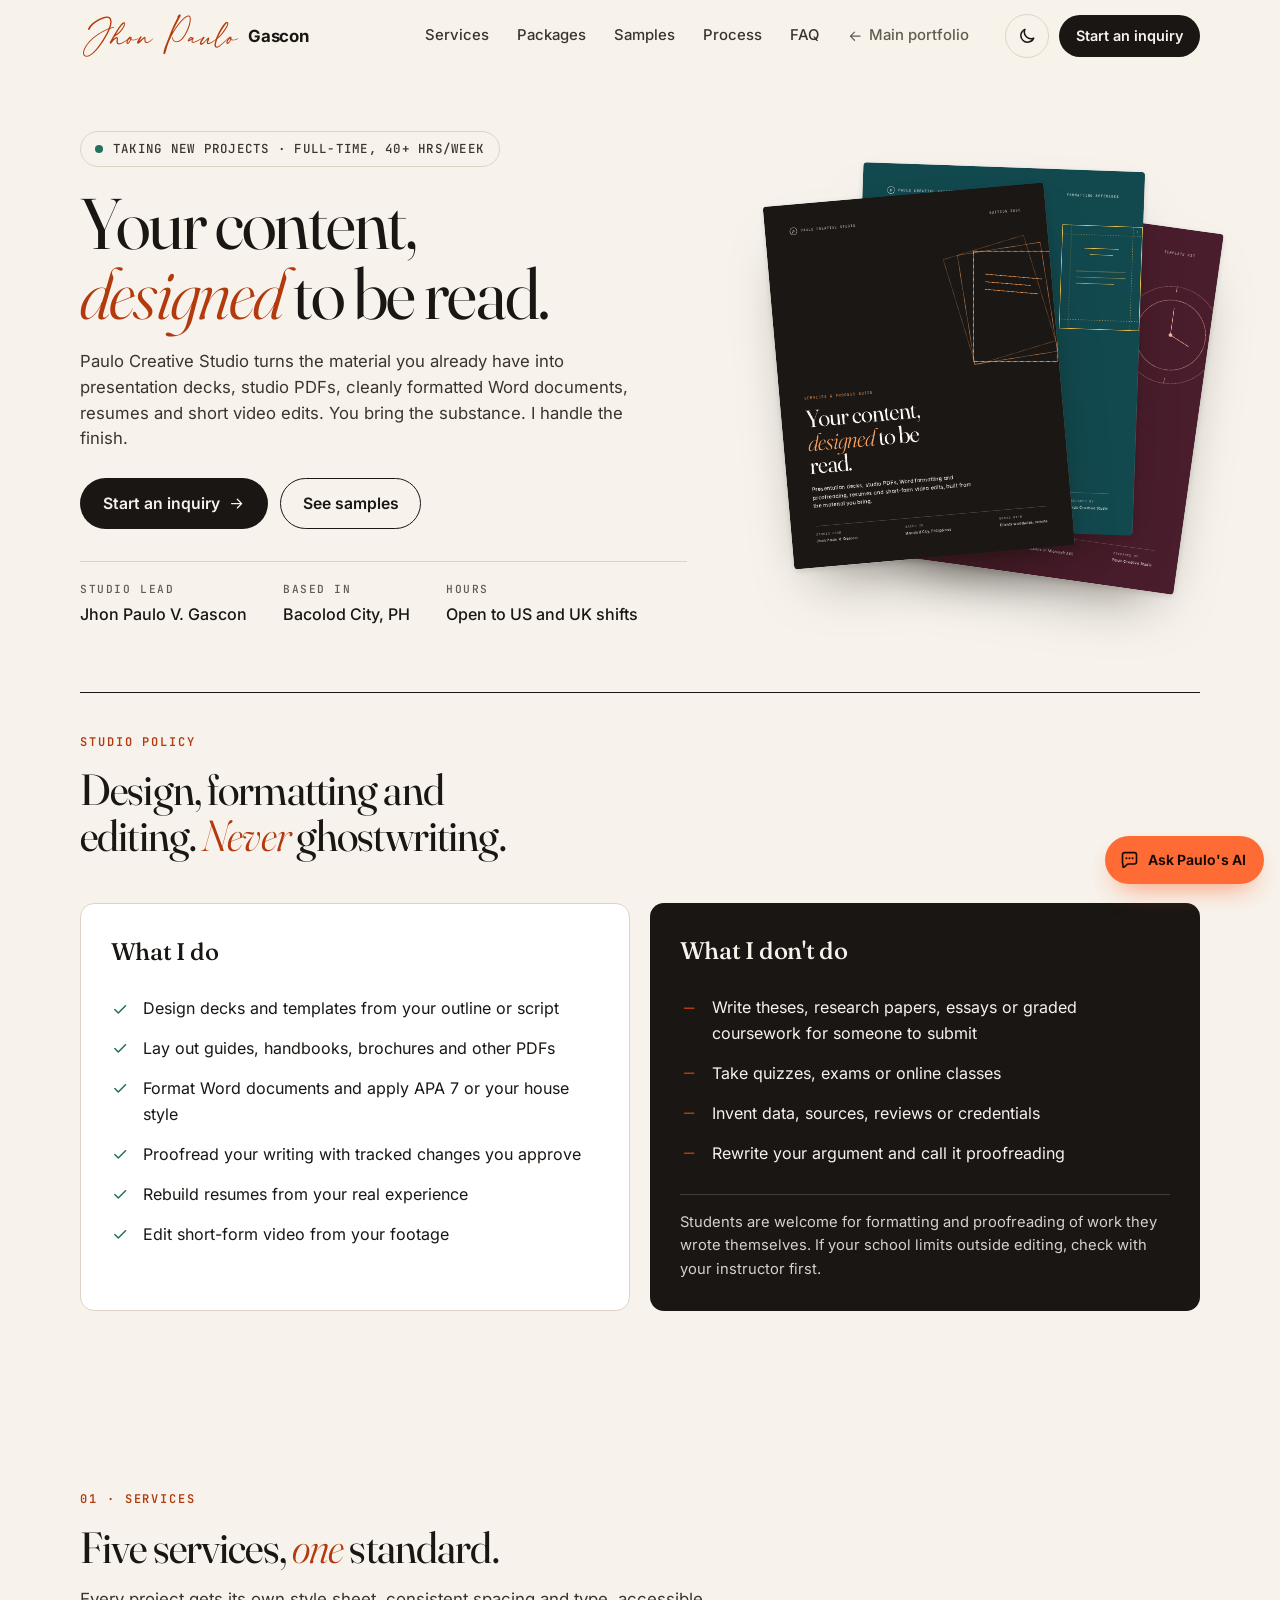
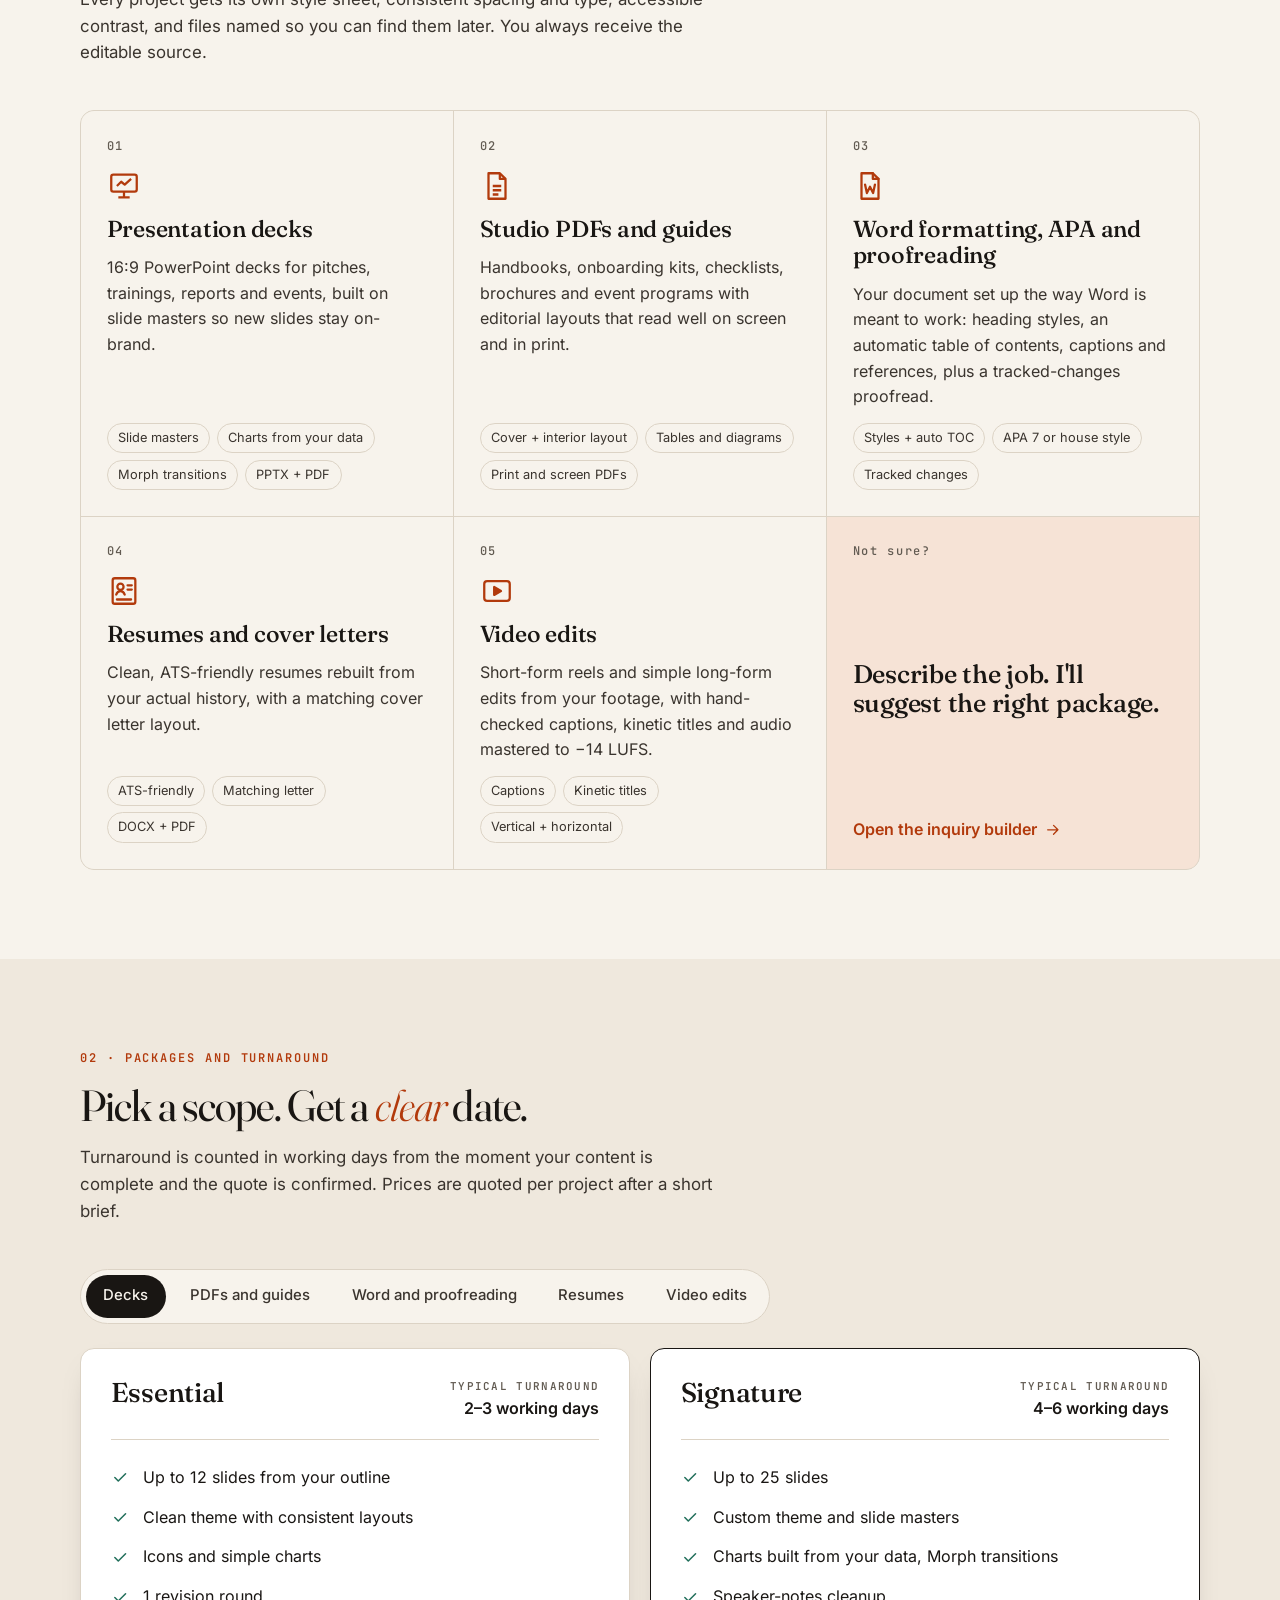
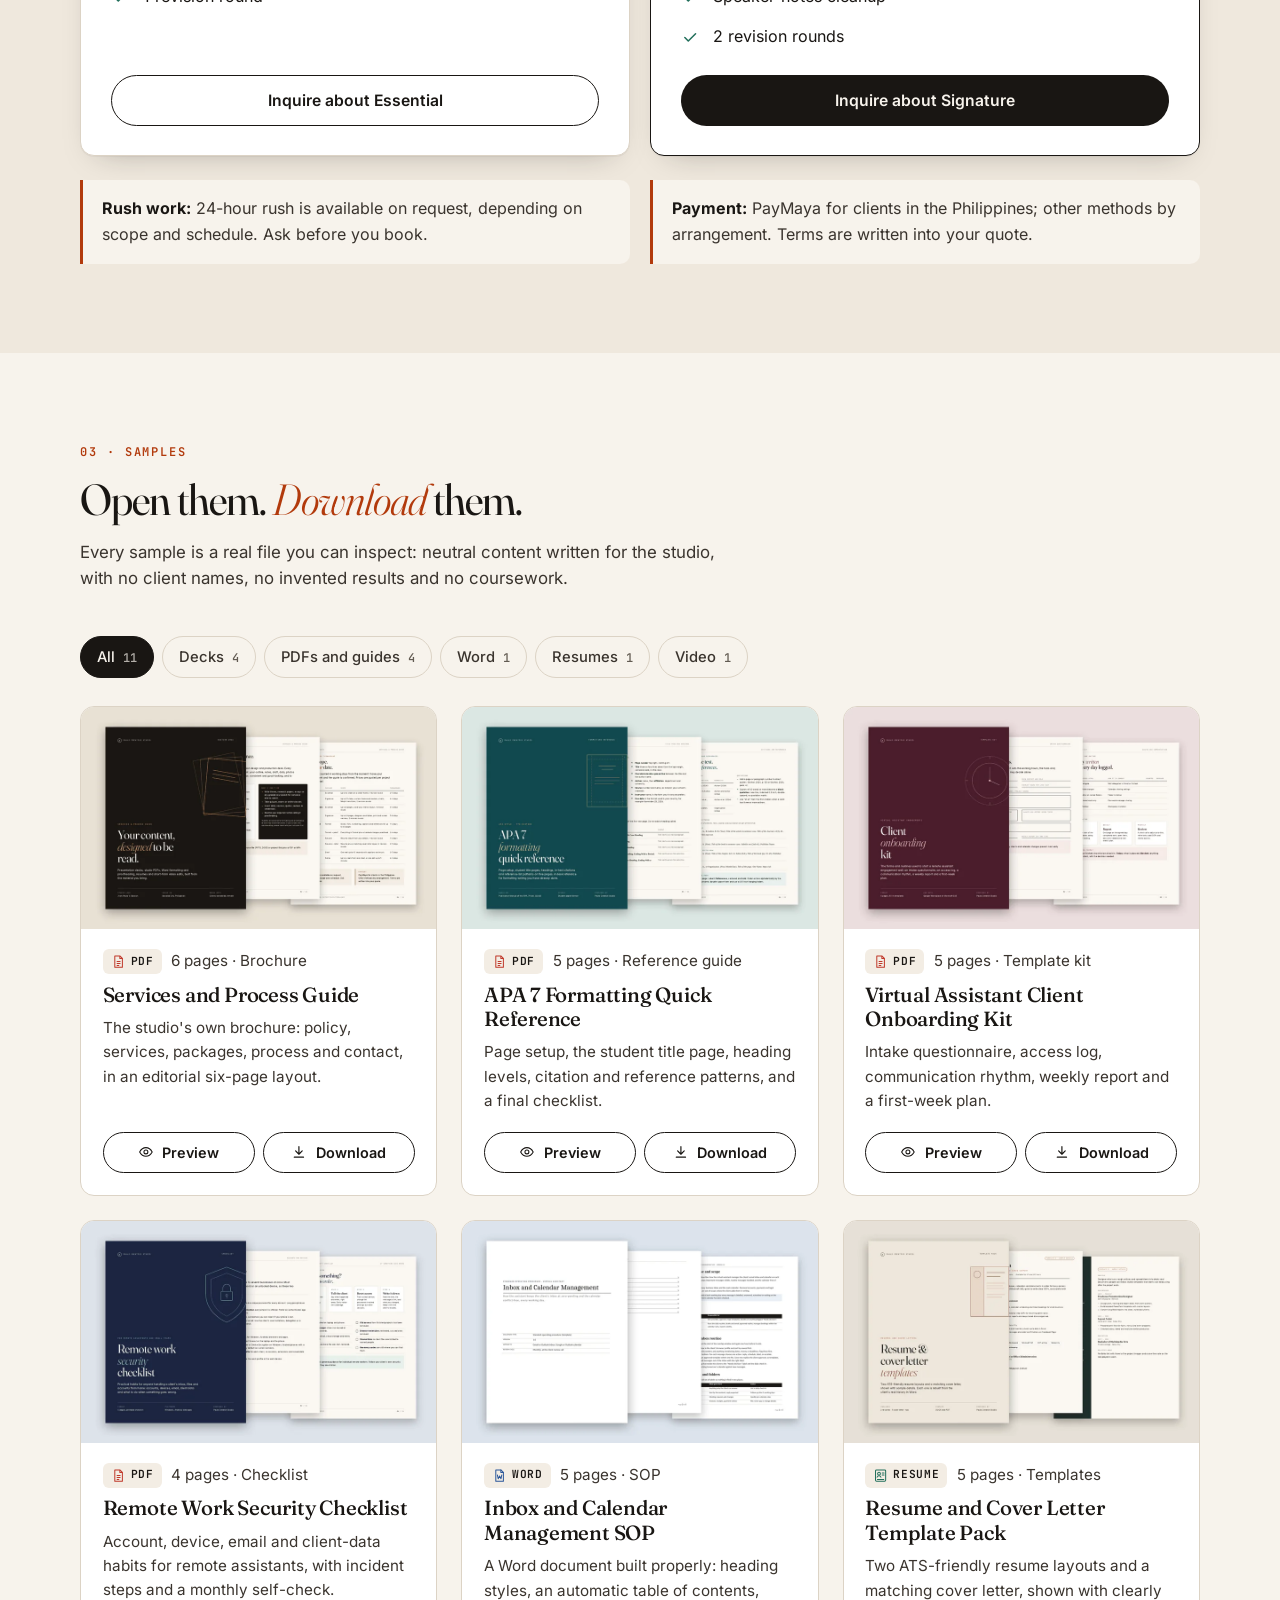
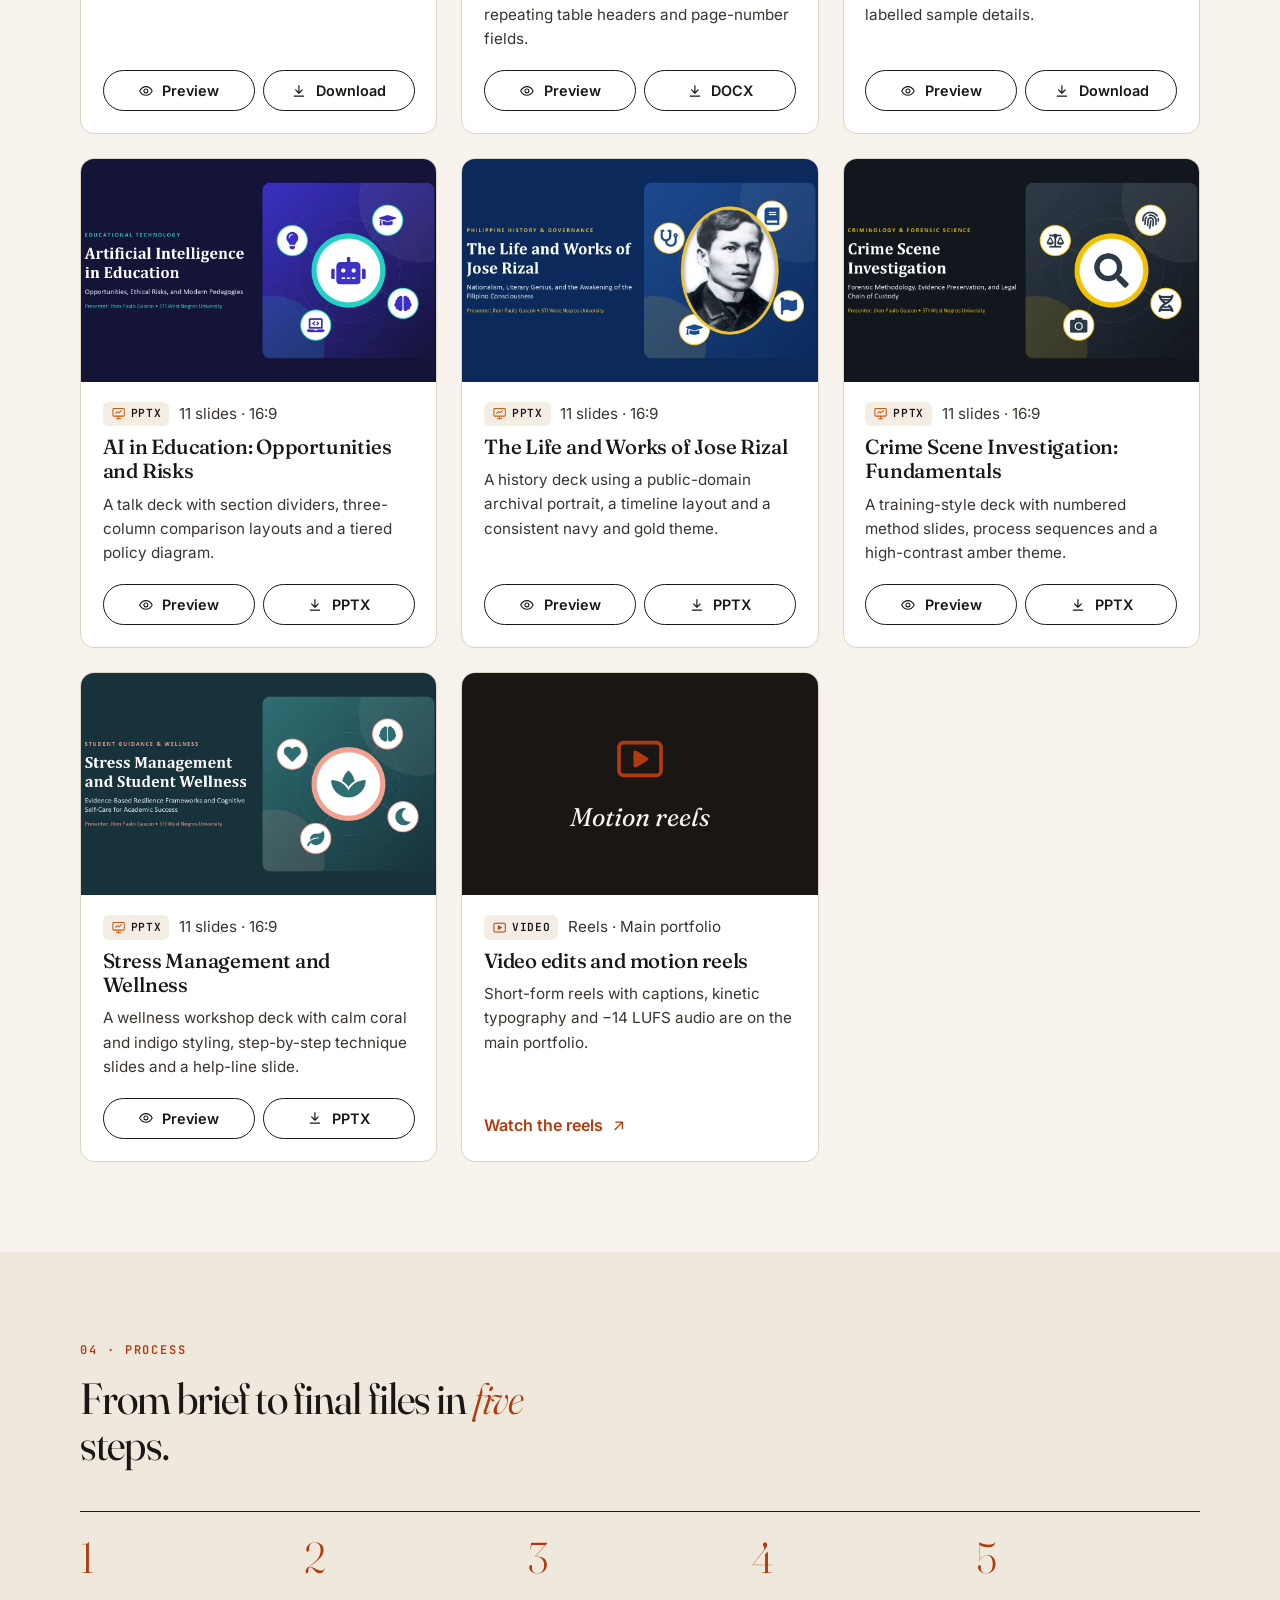
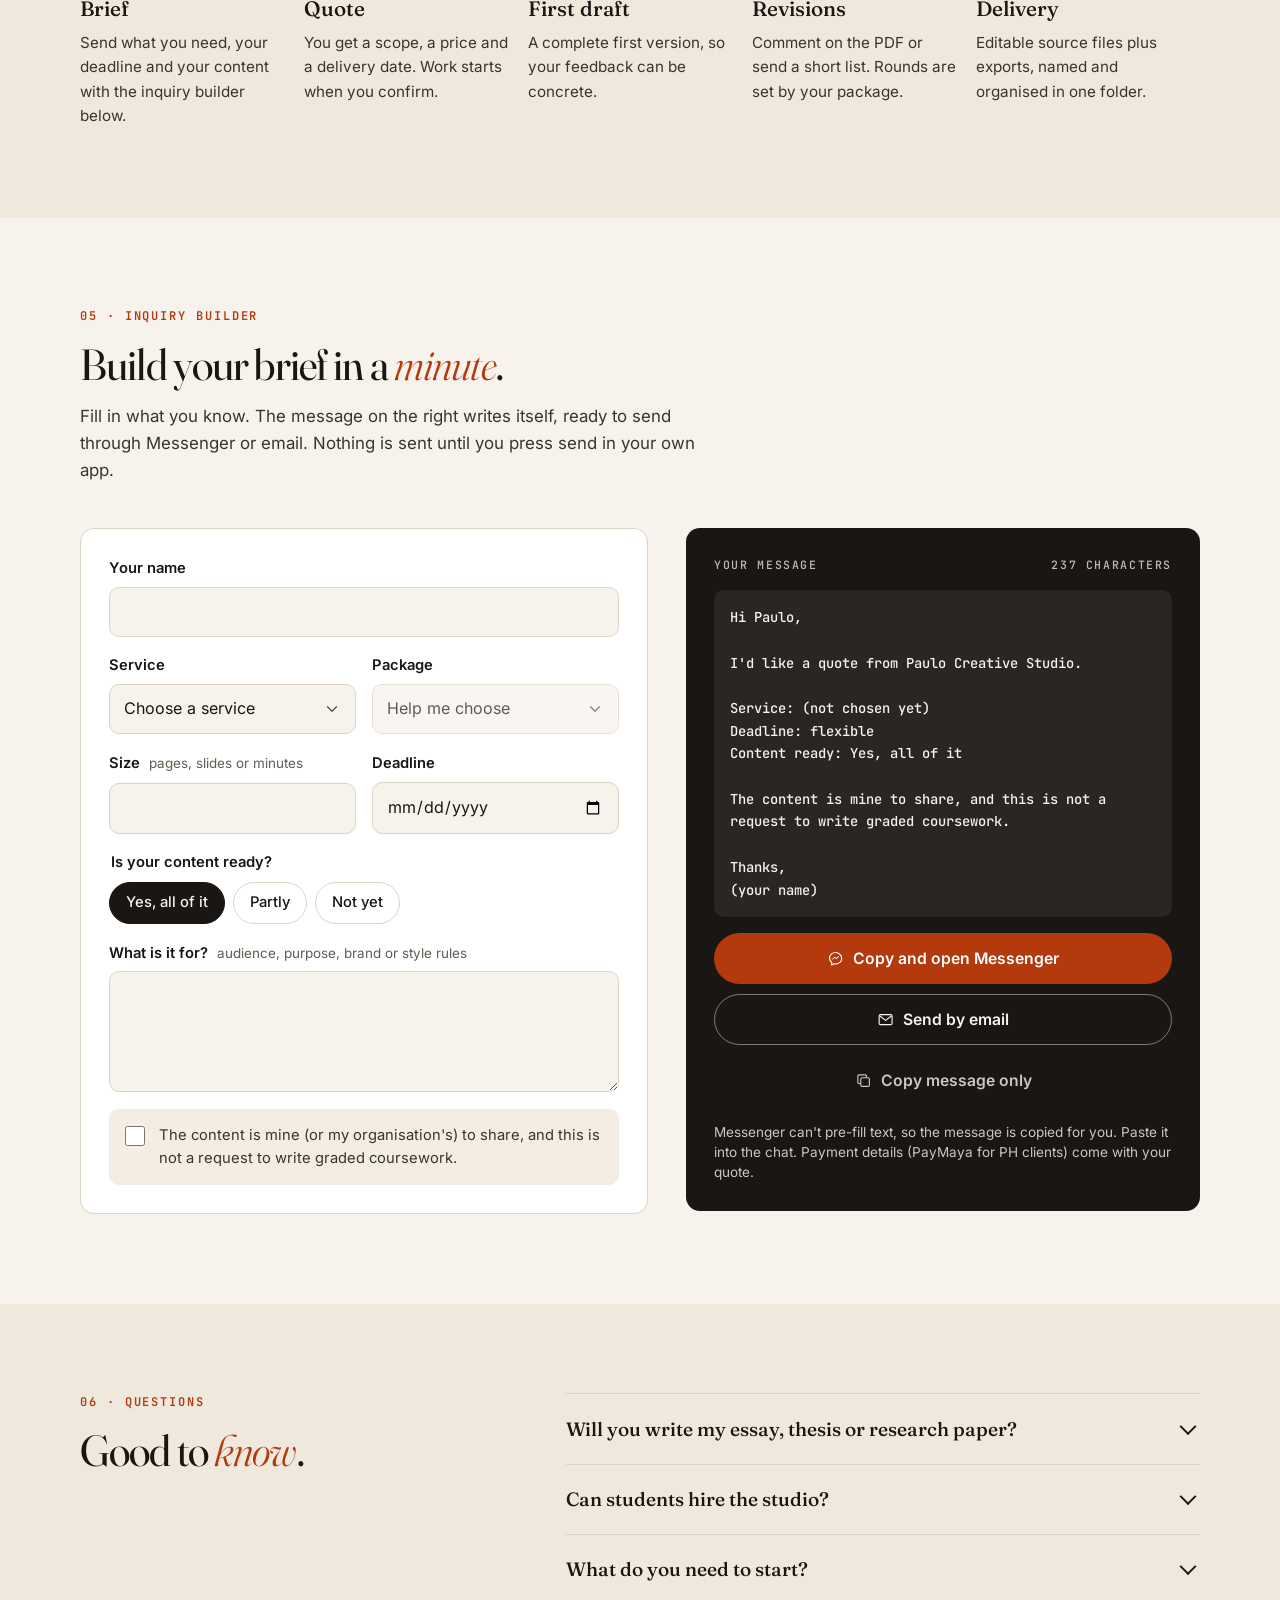
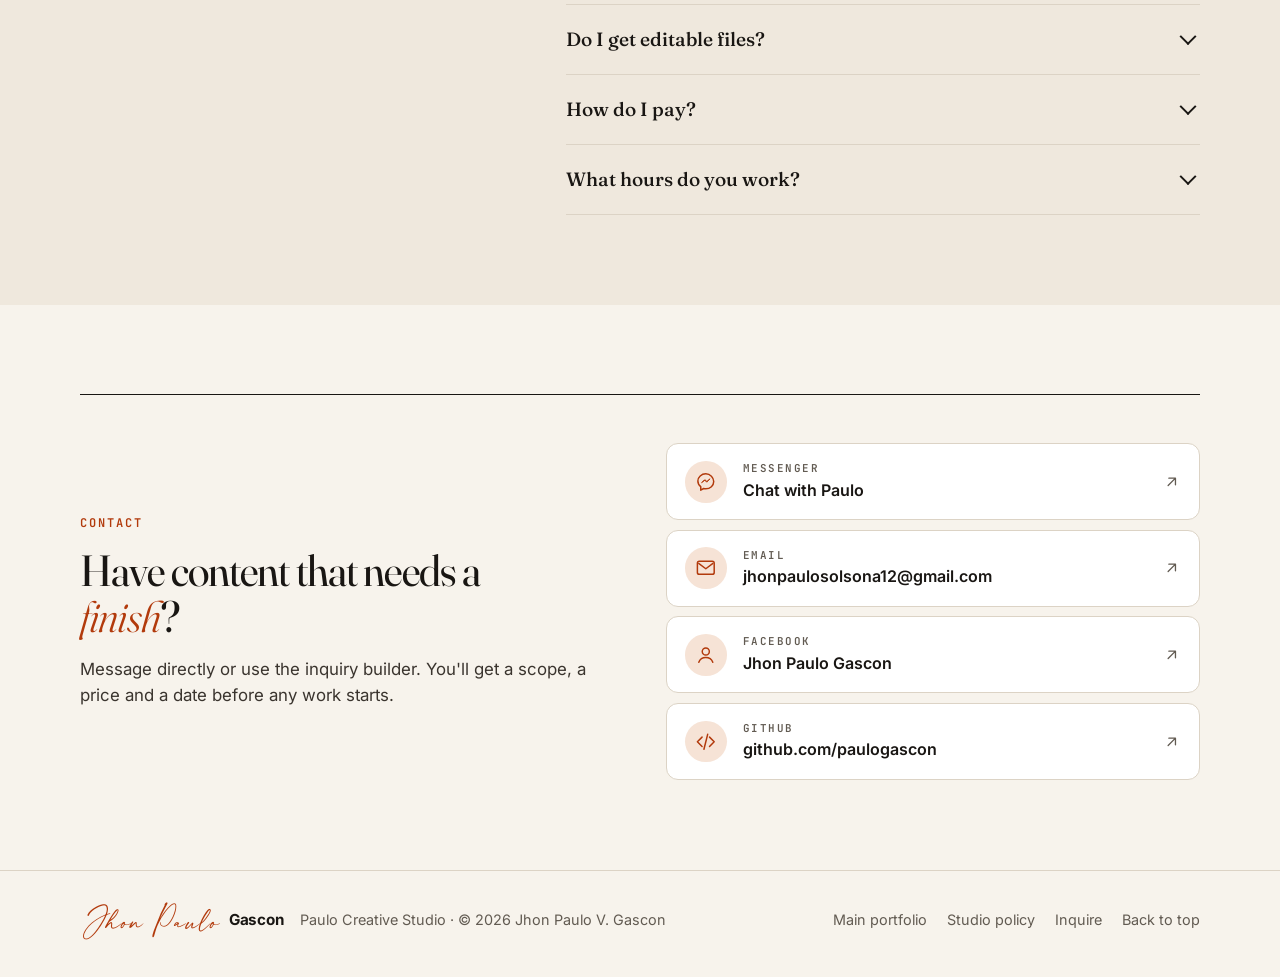
==== commit 5ec898f4: "Speed up loading and trim dead weight on both pages - Self-host Bricolage Grotesque, Instrument Sans" ====
--- a/freelance/index.html
+++ b/freelance/index.html
@@ -16,9 +16,11 @@
   <meta property="og:title" content="Paulo Creative Studio · Your content, designed to be read">
   <meta property="og:description" content="Presentation decks, studio PDFs, Word formatting and proofreading, resumes and video edits, built from the content you bring.">
   <meta property="og:image" content="https://paulogascon.github.io/portfolio/freelance/assets/og-studio.png">
+  <meta property="og:image:type" content="image/png">
   <meta property="og:image:width" content="1200">
   <meta property="og:image:height" content="630">
   <meta property="og:image:alt" content="Paulo Creative Studio: decks, PDFs, Word formatting, resumes and video edits">
+  <meta property="og:locale" content="en_PH">
   <meta name="twitter:card" content="summary_large_image">
   <meta name="twitter:title" content="Paulo Creative Studio · Your content, designed to be read">
   <meta name="twitter:description" content="Presentation decks, studio PDFs, Word formatting and proofreading, resumes and video edits, built from the content you bring.">
@@ -35,16 +37,17 @@
         t = window.matchMedia && window.matchMedia('(prefers-color-scheme: light)').matches ? 'light' : 'dark';
       }
       document.documentElement.setAttribute('data-theme', t);
+      // Set here (not in freelance.js) so reveal styles apply from first paint, with no flash.
+      document.documentElement.classList.add('js');
     })();
   </script>
 
-  <link rel="preconnect" href="https://fonts.googleapis.com">
-  <link rel="preconnect" href="https://fonts.gstatic.com" crossorigin>
-  <link href="https://fonts.googleapis.com/css2?family=Fraunces:ital,opsz,wght@0,9..144,300..700;1,9..144,300..600&family=Inter:wght@400;500;600;700&family=JetBrains+Mono:wght@500;600&display=swap" rel="stylesheet">
-  <link rel="preload" href="../assets/fonts/modernline-bold.woff2" as="font" type="font/woff2" crossorigin>
+  <!-- Fonts are self-hosted (css/freelance.css): no third-party round trips before first paint -->
+  <link rel="preload" href="../assets/fonts/inter-latin.woff2" as="font" type="font/woff2" crossorigin>
+  <link rel="preload" href="../assets/fonts/fraunces-latin.woff2" as="font" type="font/woff2" crossorigin>
   <link rel="stylesheet" href="css/freelance.css">
   <link rel="stylesheet" href="../css/motion.css">
-  <link rel="stylesheet" href="../css/assistant.css">
+  <!-- ../css/assistant.css is loaded by ../js/assistant.js, so it never blocks first paint -->
 
   <script type="application/ld+json">
   {
@@ -82,7 +85,6 @@
     <symbol id="i-chat" viewBox="0 0 24 24"><path d="M12 3.5c-4.7 0-8.5 3.4-8.5 7.7 0 2.4 1.2 4.6 3.1 6V21l3.2-1.8c.7.2 1.4.3 2.2.3 4.7 0 8.5-3.4 8.5-7.7S16.7 3.5 12 3.5Z" fill="none" stroke="currentColor" stroke-width="1.6" stroke-linejoin="round"/><path d="m7.5 13 3-3 2.2 2 3.8-3.2-3 3.2-2.2-2z" fill="currentColor" stroke="currentColor" stroke-width="1" stroke-linejoin="round"/></symbol>
     <symbol id="i-user" viewBox="0 0 24 24"><g fill="none" stroke="currentColor" stroke-width="1.6" stroke-linecap="round"><circle cx="12" cy="8.5" r="3.8"/><path d="M4.5 20c1.3-3.4 4.2-5 7.5-5s6.2 1.6 7.5 5"/></g></symbol>
     <symbol id="i-code" viewBox="0 0 24 24"><path d="m8 7-5 5 5 5M16 7l5 5-5 5M14 4l-4 16" fill="none" stroke="currentColor" stroke-width="1.6" stroke-linecap="round" stroke-linejoin="round"/></symbol>
-    <symbol id="i-pin" viewBox="0 0 24 24"><g fill="none" stroke="currentColor" stroke-width="1.6"><path d="M12 21s-6.5-6.1-6.5-11a6.5 6.5 0 0 1 13 0c0 4.9-6.5 11-6.5 11Z"/><circle cx="12" cy="10" r="2.3"/></g></symbol>
     <symbol id="i-check" viewBox="0 0 24 24"><path d="m5 12.5 4.5 4.5L19 7.5" fill="none" stroke="currentColor" stroke-width="2" stroke-linecap="round" stroke-linejoin="round"/></symbol>
     <symbol id="i-minus" viewBox="0 0 24 24"><path d="M6 12h12" fill="none" stroke="currentColor" stroke-width="2" stroke-linecap="round"/></symbol>
     <symbol id="i-copy" viewBox="0 0 24 24"><g fill="none" stroke="currentColor" stroke-width="1.6" stroke-linejoin="round"><rect x="8" y="8" width="12" height="12" rx="2"/><path d="M16 8V5.5A1.5 1.5 0 0 0 14.5 4h-9A1.5 1.5 0 0 0 4 5.5v9A1.5 1.5 0 0 0 5.5 16H8"/></g></symbol>
@@ -92,8 +94,8 @@
 
   <header class="site-header" id="top">
     <div class="wrap header-inner">
-      <a class="brand" href="#top" aria-label="Jhon Paulo Gascon, Creative Studio, back to top">
-        <span class="wordmark" aria-hidden="true"><span class="wm-first">Jhon Paulo</span><span class="wm-last">Gascon</span></span>
+      <a class="brand" href="#top" aria-label="Jhon Paulo Gascon Creative Studio, back to top">
+        <span class="wordmark" aria-hidden="true"><span class="wm-first">Jhon Paulo</span> <span class="wm-last">Gascon</span></span>
         <span class="brand-tag" aria-hidden="true">Creative Studio</span>
       </a>
       <nav class="site-nav" id="siteNav" aria-label="Studio sections">
@@ -137,8 +139,8 @@
           </dl>
         </div>
         <div class="hero-art" aria-hidden="true">
-          <img class="sheet sheet-3" src="previews/va-onboarding-kit-cover.png" alt="" width="495" height="640">
-          <img class="sheet sheet-2" src="previews/apa7-formatting-guide-cover.png" alt="" width="495" height="640">
+          <img class="sheet sheet-3" src="previews/va-onboarding-kit-cover.png" alt="" width="495" height="640" fetchpriority="high">
+          <img class="sheet sheet-2" src="previews/apa7-formatting-guide-cover.png" alt="" width="495" height="640" fetchpriority="high">
           <img class="sheet sheet-1" src="previews/studio-services-guide-cover.png" alt="" width="495" height="640" fetchpriority="high">
         </div>
       </div>
@@ -345,7 +347,7 @@
 
         <div class="samples" id="sampleGrid">
           <article class="sample" data-type="pdf" data-title="Paulo Creative Studio: Services and Process Guide" data-preview="previews/studio-services-guide.png" data-file="samples/pdf/Paulo_Creative_Studio_Services_Guide.pdf" data-open="samples/pdf/Paulo_Creative_Studio_Services_Guide.pdf">
-            <button class="sample-thumb" type="button" aria-label="Preview Services and Process Guide"><img src="previews/studio-services-guide-card.png" alt="" width="800" height="500" loading="lazy"></button>
+            <button class="sample-thumb" type="button" aria-label="Preview Services and Process Guide"><img src="previews/studio-services-guide-card.webp" onerror="this.onerror=null;this.src='previews/studio-services-guide-card.png'" alt="" width="800" height="500" loading="lazy"></button>
             <div class="sample-body">
               <p class="sample-meta"><span class="badge badge-pdf"><svg class="i" aria-hidden="true"><use href="#i-pdf"/></svg>PDF</span> 6 pages · Brochure</p>
               <h3>Services and Process Guide</h3>
@@ -355,7 +357,7 @@
           </article>
 
           <article class="sample" data-type="pdf" data-title="APA 7 Formatting Quick Reference" data-preview="previews/apa7-formatting-guide.png" data-file="samples/pdf/APA_7_Formatting_Quick_Reference.pdf" data-open="samples/pdf/APA_7_Formatting_Quick_Reference.pdf">
-            <button class="sample-thumb" type="button" aria-label="Preview APA 7 Formatting Quick Reference"><img src="previews/apa7-formatting-guide-card.png" alt="" width="800" height="500" loading="lazy"></button>
+            <button class="sample-thumb" type="button" aria-label="Preview APA 7 Formatting Quick Reference"><img src="previews/apa7-formatting-guide-card.webp" onerror="this.onerror=null;this.src='previews/apa7-formatting-guide-card.png'" alt="" width="800" height="500" loading="lazy"></button>
             <div class="sample-body">
               <p class="sample-meta"><span class="badge badge-pdf"><svg class="i" aria-hidden="true"><use href="#i-pdf"/></svg>PDF</span> 5 pages · Reference guide</p>
               <h3>APA 7 Formatting Quick Reference</h3>
@@ -365,7 +367,7 @@
           </article>
 
           <article class="sample" data-type="pdf" data-title="Virtual Assistant Client Onboarding Kit" data-preview="previews/va-onboarding-kit.png" data-file="samples/pdf/Virtual_Assistant_Client_Onboarding_Kit.pdf" data-open="samples/pdf/Virtual_Assistant_Client_Onboarding_Kit.pdf">
-            <button class="sample-thumb" type="button" aria-label="Preview Virtual Assistant Client Onboarding Kit"><img src="previews/va-onboarding-kit-card.png" alt="" width="800" height="500" loading="lazy"></button>
+            <button class="sample-thumb" type="button" aria-label="Preview Virtual Assistant Client Onboarding Kit"><img src="previews/va-onboarding-kit-card.webp" onerror="this.onerror=null;this.src='previews/va-onboarding-kit-card.png'" alt="" width="800" height="500" loading="lazy"></button>
             <div class="sample-body">
               <p class="sample-meta"><span class="badge badge-pdf"><svg class="i" aria-hidden="true"><use href="#i-pdf"/></svg>PDF</span> 5 pages · Template kit</p>
               <h3>Virtual Assistant Client Onboarding Kit</h3>
@@ -375,7 +377,7 @@
           </article>
 
           <article class="sample" data-type="pdf" data-title="Remote Work Security Checklist" data-preview="previews/remote-security-checklist.png" data-file="samples/pdf/Remote_Work_Security_Checklist.pdf" data-open="samples/pdf/Remote_Work_Security_Checklist.pdf">
-            <button class="sample-thumb" type="button" aria-label="Preview Remote Work Security Checklist"><img src="previews/remote-security-checklist-card.png" alt="" width="800" height="500" loading="lazy"></button>
+            <button class="sample-thumb" type="button" aria-label="Preview Remote Work Security Checklist"><img src="previews/remote-security-checklist-card.webp" onerror="this.onerror=null;this.src='previews/remote-security-checklist-card.png'" alt="" width="800" height="500" loading="lazy"></button>
             <div class="sample-body">
               <p class="sample-meta"><span class="badge badge-pdf"><svg class="i" aria-hidden="true"><use href="#i-pdf"/></svg>PDF</span> 4 pages · Checklist</p>
               <h3>Remote Work Security Checklist</h3>
@@ -385,7 +387,7 @@
           </article>
 
           <article class="sample" data-type="word" data-title="Inbox and Calendar Management SOP (Word)" data-preview="previews/va-inbox-sop.png" data-file="samples/docx/Inbox_and_Calendar_Management_SOP.docx" data-open="samples/docx/Inbox_and_Calendar_Management_SOP.pdf">
-            <button class="sample-thumb" type="button" aria-label="Preview Inbox and Calendar Management SOP"><img src="previews/va-inbox-sop-card.png" alt="" width="800" height="500" loading="lazy"></button>
+            <button class="sample-thumb" type="button" aria-label="Preview Inbox and Calendar Management SOP"><img src="previews/va-inbox-sop-card.webp" onerror="this.onerror=null;this.src='previews/va-inbox-sop-card.png'" alt="" width="800" height="500" loading="lazy"></button>
             <div class="sample-body">
               <p class="sample-meta"><span class="badge badge-word"><svg class="i" aria-hidden="true"><use href="#i-word"/></svg>Word</span> 5 pages · SOP</p>
               <h3>Inbox and Calendar Management SOP</h3>
@@ -395,7 +397,7 @@
           </article>
 
           <article class="sample" data-type="resume" data-title="Resume and Cover Letter Template Pack" data-preview="previews/resume-template-pack.png" data-file="samples/pdf/Resume_and_Cover_Letter_Template_Pack.pdf" data-open="samples/pdf/Resume_and_Cover_Letter_Template_Pack.pdf">
-            <button class="sample-thumb" type="button" aria-label="Preview Resume and Cover Letter Template Pack"><img src="previews/resume-template-pack-card.png" alt="" width="800" height="500" loading="lazy"></button>
+            <button class="sample-thumb" type="button" aria-label="Preview Resume and Cover Letter Template Pack"><img src="previews/resume-template-pack-card.webp" onerror="this.onerror=null;this.src='previews/resume-template-pack-card.png'" alt="" width="800" height="500" loading="lazy"></button>
             <div class="sample-body">
               <p class="sample-meta"><span class="badge badge-resume"><svg class="i" aria-hidden="true"><use href="#i-resume"/></svg>Resume</span> 5 pages · Templates</p>
               <h3>Resume and Cover Letter Template Pack</h3>
@@ -404,8 +406,8 @@
             </div>
           </article>
 
-          <article class="sample" data-type="deck" data-title="AI in Education: Opportunities and Risks (PowerPoint)" data-preview="previews/pptx_sample_1_ai_education.png" data-file="samples/pptx/AI_in_Education_Opportunities_Risks.pptx">
-            <button class="sample-thumb" type="button" aria-label="Preview AI in Education deck"><img src="previews/pptx_sample_1_ai_education.png" alt="" width="1280" height="720" loading="lazy"></button>
+          <article class="sample" data-type="deck" data-title="AI in Education: Opportunities and Risks (PowerPoint)" data-preview="previews/pptx_sample_1_ai_education.webp" data-file="samples/pptx/AI_in_Education_Opportunities_Risks.pptx">
+            <button class="sample-thumb" type="button" aria-label="Preview AI in Education deck"><img src="previews/pptx_sample_1_ai_education.webp" onerror="this.onerror=null;this.src='previews/pptx_sample_1_ai_education.png'" alt="" width="1280" height="720" loading="lazy"></button>
             <div class="sample-body">
               <p class="sample-meta"><span class="badge badge-deck"><svg class="i" aria-hidden="true"><use href="#i-deck"/></svg>PPTX</span> 11 slides · 16:9</p>
               <h3>AI in Education: Opportunities and Risks</h3>
@@ -414,8 +416,8 @@
             </div>
           </article>
 
-          <article class="sample" data-type="deck" data-title="The Life and Works of Jose Rizal (PowerPoint)" data-preview="previews/pptx_sample_2_rizal.png" data-file="samples/pptx/Life_and_Works_of_Jose_Rizal.pptx">
-            <button class="sample-thumb" type="button" aria-label="Preview Jose Rizal deck"><img src="previews/pptx_sample_2_rizal.png" alt="" width="1280" height="720" loading="lazy"></button>
+          <article class="sample" data-type="deck" data-title="The Life and Works of Jose Rizal (PowerPoint)" data-preview="previews/pptx_sample_2_rizal.webp" data-file="samples/pptx/Life_and_Works_of_Jose_Rizal.pptx">
+            <button class="sample-thumb" type="button" aria-label="Preview Jose Rizal deck"><img src="previews/pptx_sample_2_rizal.webp" onerror="this.onerror=null;this.src='previews/pptx_sample_2_rizal.png'" alt="" width="1280" height="720" loading="lazy"></button>
             <div class="sample-body">
               <p class="sample-meta"><span class="badge badge-deck"><svg class="i" aria-hidden="true"><use href="#i-deck"/></svg>PPTX</span> 11 slides · 16:9</p>
               <h3>The Life and Works of Jose Rizal</h3>
@@ -424,8 +426,8 @@
             </div>
           </article>
 
-          <article class="sample" data-type="deck" data-title="Crime Scene Investigation: Fundamentals (PowerPoint)" data-preview="previews/pptx_sample_4_csi.png" data-file="samples/pptx/Crime_Scene_Investigation_Basics.pptx">
-            <button class="sample-thumb" type="button" aria-label="Preview Crime Scene Investigation deck"><img src="previews/pptx_sample_4_csi.png" alt="" width="1280" height="720" loading="lazy"></button>
+          <article class="sample" data-type="deck" data-title="Crime Scene Investigation: Fundamentals (PowerPoint)" data-preview="previews/pptx_sample_4_csi.webp" data-file="samples/pptx/Crime_Scene_Investigation_Basics.pptx">
+            <button class="sample-thumb" type="button" aria-label="Preview Crime Scene Investigation deck"><img src="previews/pptx_sample_4_csi.webp" onerror="this.onerror=null;this.src='previews/pptx_sample_4_csi.png'" alt="" width="1280" height="720" loading="lazy"></button>
             <div class="sample-body">
               <p class="sample-meta"><span class="badge badge-deck"><svg class="i" aria-hidden="true"><use href="#i-deck"/></svg>PPTX</span> 11 slides · 16:9</p>
               <h3>Crime Scene Investigation: Fundamentals</h3>
@@ -434,8 +436,8 @@
             </div>
           </article>
 
-          <article class="sample" data-type="deck" data-title="Stress Management and Wellness (PowerPoint)" data-preview="previews/pptx_sample_5_wellness.png" data-file="samples/pptx/Stress_Management_Student_Wellness.pptx">
-            <button class="sample-thumb" type="button" aria-label="Preview Stress Management deck"><img src="previews/pptx_sample_5_wellness.png" alt="" width="1280" height="720" loading="lazy"></button>
+          <article class="sample" data-type="deck" data-title="Stress Management and Wellness (PowerPoint)" data-preview="previews/pptx_sample_5_wellness.webp" data-file="samples/pptx/Stress_Management_Student_Wellness.pptx">
+            <button class="sample-thumb" type="button" aria-label="Preview Stress Management deck"><img src="previews/pptx_sample_5_wellness.webp" onerror="this.onerror=null;this.src='previews/pptx_sample_5_wellness.png'" alt="" width="1280" height="720" loading="lazy"></button>
             <div class="sample-body">
               <p class="sample-meta"><span class="badge badge-deck"><svg class="i" aria-hidden="true"><use href="#i-deck"/></svg>PPTX</span> 11 slides · 16:9</p>
               <h3>Stress Management and Wellness</h3>
@@ -598,7 +600,7 @@
 
   <footer class="site-footer">
     <div class="wrap footer-inner">
-      <p class="footer-brand"><a class="wordmark wordmark-sm" href="../" aria-label="Jhon Paulo Gascon, main portfolio"><span class="wm-first">Jhon Paulo</span><span class="wm-last">Gascon</span></a><span>Paulo Creative Studio · © 2026 Jhon Paulo V. Gascon</span></p>
+      <p class="footer-brand"><a class="wordmark wordmark-sm" href="../" aria-label="Jhon Paulo Gascon, main portfolio"><span class="wm-first">Jhon Paulo</span> <span class="wm-last">Gascon</span></a><span>Paulo Creative Studio · © 2026 Jhon Paulo V. Gascon</span></p>
       <p class="footer-links"><a href="../">Main portfolio</a><a href="#policy">Studio policy</a><a href="#inquire">Inquire</a><a href="#top">Back to top</a></p>
     </div>
   </footer>
--- a/freelance/css/freelance.css
+++ b/freelance/css/freelance.css
@@ -2,6 +2,72 @@
    Paulo Creative Studio — standalone stylesheet (no dependency on ../css)
    Editorial, high-contrast, dark and light themes.
    ========================================================================== */
+
+/* ---------- Text fonts (self-hosted, latin + latin-ext, variable woff2) ---------- */
+@font-face {
+  font-family: "Fraunces";
+  font-style: italic;
+  font-weight: 300 600;
+  font-display: swap;
+  src: url("../../assets/fonts/fraunces-italic-latin-ext.woff2") format("woff2");
+  unicode-range: U+0100-02BA, U+02BD-02C5, U+02C7-02CC, U+02CE-02D7, U+02DD-02FF, U+0304, U+0308, U+0329, U+1D00-1DBF, U+1E00-1E9F, U+1EF2-1EFF, U+2020, U+20A0-20AB, U+20AD-20C4, U+2113, U+2C60-2C7F, U+A720-A7FF;
+}
+@font-face {
+  font-family: "Fraunces";
+  font-style: italic;
+  font-weight: 300 600;
+  font-display: swap;
+  src: url("../../assets/fonts/fraunces-italic-latin.woff2") format("woff2");
+  unicode-range: U+0000-00FF, U+0131, U+0152-0153, U+02BB-02BC, U+02C6, U+02DA, U+02DC, U+0304, U+0308, U+0329, U+2000-206F, U+20AC, U+2122, U+2191, U+2193, U+2212, U+2215, U+FEFF, U+FFFD;
+}
+@font-face {
+  font-family: "Fraunces";
+  font-style: normal;
+  font-weight: 300 700;
+  font-display: swap;
+  src: url("../../assets/fonts/fraunces-latin-ext.woff2") format("woff2");
+  unicode-range: U+0100-02BA, U+02BD-02C5, U+02C7-02CC, U+02CE-02D7, U+02DD-02FF, U+0304, U+0308, U+0329, U+1D00-1DBF, U+1E00-1E9F, U+1EF2-1EFF, U+2020, U+20A0-20AB, U+20AD-20C4, U+2113, U+2C60-2C7F, U+A720-A7FF;
+}
+@font-face {
+  font-family: "Fraunces";
+  font-style: normal;
+  font-weight: 300 700;
+  font-display: swap;
+  src: url("../../assets/fonts/fraunces-latin.woff2") format("woff2");
+  unicode-range: U+0000-00FF, U+0131, U+0152-0153, U+02BB-02BC, U+02C6, U+02DA, U+02DC, U+0304, U+0308, U+0329, U+2000-206F, U+20AC, U+2122, U+2191, U+2193, U+2212, U+2215, U+FEFF, U+FFFD;
+}
+@font-face {
+  font-family: "Inter";
+  font-style: normal;
+  font-weight: 400 700;
+  font-display: swap;
+  src: url("../../assets/fonts/inter-latin-ext.woff2") format("woff2");
+  unicode-range: U+0100-02BA, U+02BD-02C5, U+02C7-02CC, U+02CE-02D7, U+02DD-02FF, U+0304, U+0308, U+0329, U+1D00-1DBF, U+1E00-1E9F, U+1EF2-1EFF, U+2020, U+20A0-20AB, U+20AD-20C4, U+2113, U+2C60-2C7F, U+A720-A7FF;
+}
+@font-face {
+  font-family: "Inter";
+  font-style: normal;
+  font-weight: 400 700;
+  font-display: swap;
+  src: url("../../assets/fonts/inter-latin.woff2") format("woff2");
+  unicode-range: U+0000-00FF, U+0131, U+0152-0153, U+02BB-02BC, U+02C6, U+02DA, U+02DC, U+0304, U+0308, U+0329, U+2000-206F, U+20AC, U+2122, U+2191, U+2193, U+2212, U+2215, U+FEFF, U+FFFD;
+}
+@font-face {
+  font-family: "JetBrains Mono";
+  font-style: normal;
+  font-weight: 500 600;
+  font-display: swap;
+  src: url("../../assets/fonts/jetbrains-mono-latin-ext.woff2") format("woff2");
+  unicode-range: U+0100-02BA, U+02BD-02C5, U+02C7-02CC, U+02CE-02D7, U+02DD-02FF, U+0304, U+0308, U+0329, U+1D00-1DBF, U+1E00-1E9F, U+1EF2-1EFF, U+2020, U+20A0-20AB, U+20AD-20C4, U+2113, U+2C60-2C7F, U+A720-A7FF;
+}
+@font-face {
+  font-family: "JetBrains Mono";
+  font-style: normal;
+  font-weight: 500 600;
+  font-display: swap;
+  src: url("../../assets/fonts/jetbrains-mono-latin.woff2") format("woff2");
+  unicode-range: U+0000-00FF, U+0131, U+0152-0153, U+02BB-02BC, U+02C6, U+02DA, U+02DC, U+0304, U+0308, U+0329, U+2000-206F, U+20AC, U+2122, U+2191, U+2193, U+2212, U+2215, U+FEFF, U+FFFD;
+}
 
 /* Signature wordmark font (shared with the main portfolio) */
 @font-face {
@@ -447,6 +513,10 @@
 /* Reveal on scroll */
 .js .reveal { opacity: 0; transform: translateY(14px); transition: opacity .7s var(--ease), transform .7s var(--ease); }
 .js .reveal.in { opacity: 1; transform: none; }
+/* The hero animates in from first paint with CSS alone, so it never waits on
+   JavaScript (keeps the largest text visible early for page-speed scores). */
+.js .hero .reveal { opacity: 1; transform: none; animation: hero-in .7s var(--ease) both; }
+@keyframes hero-in { from { opacity: 0; transform: translateY(14px); } }
 
 @media (prefers-reduced-motion: reduce) {
   html { scroll-behavior: auto; }
